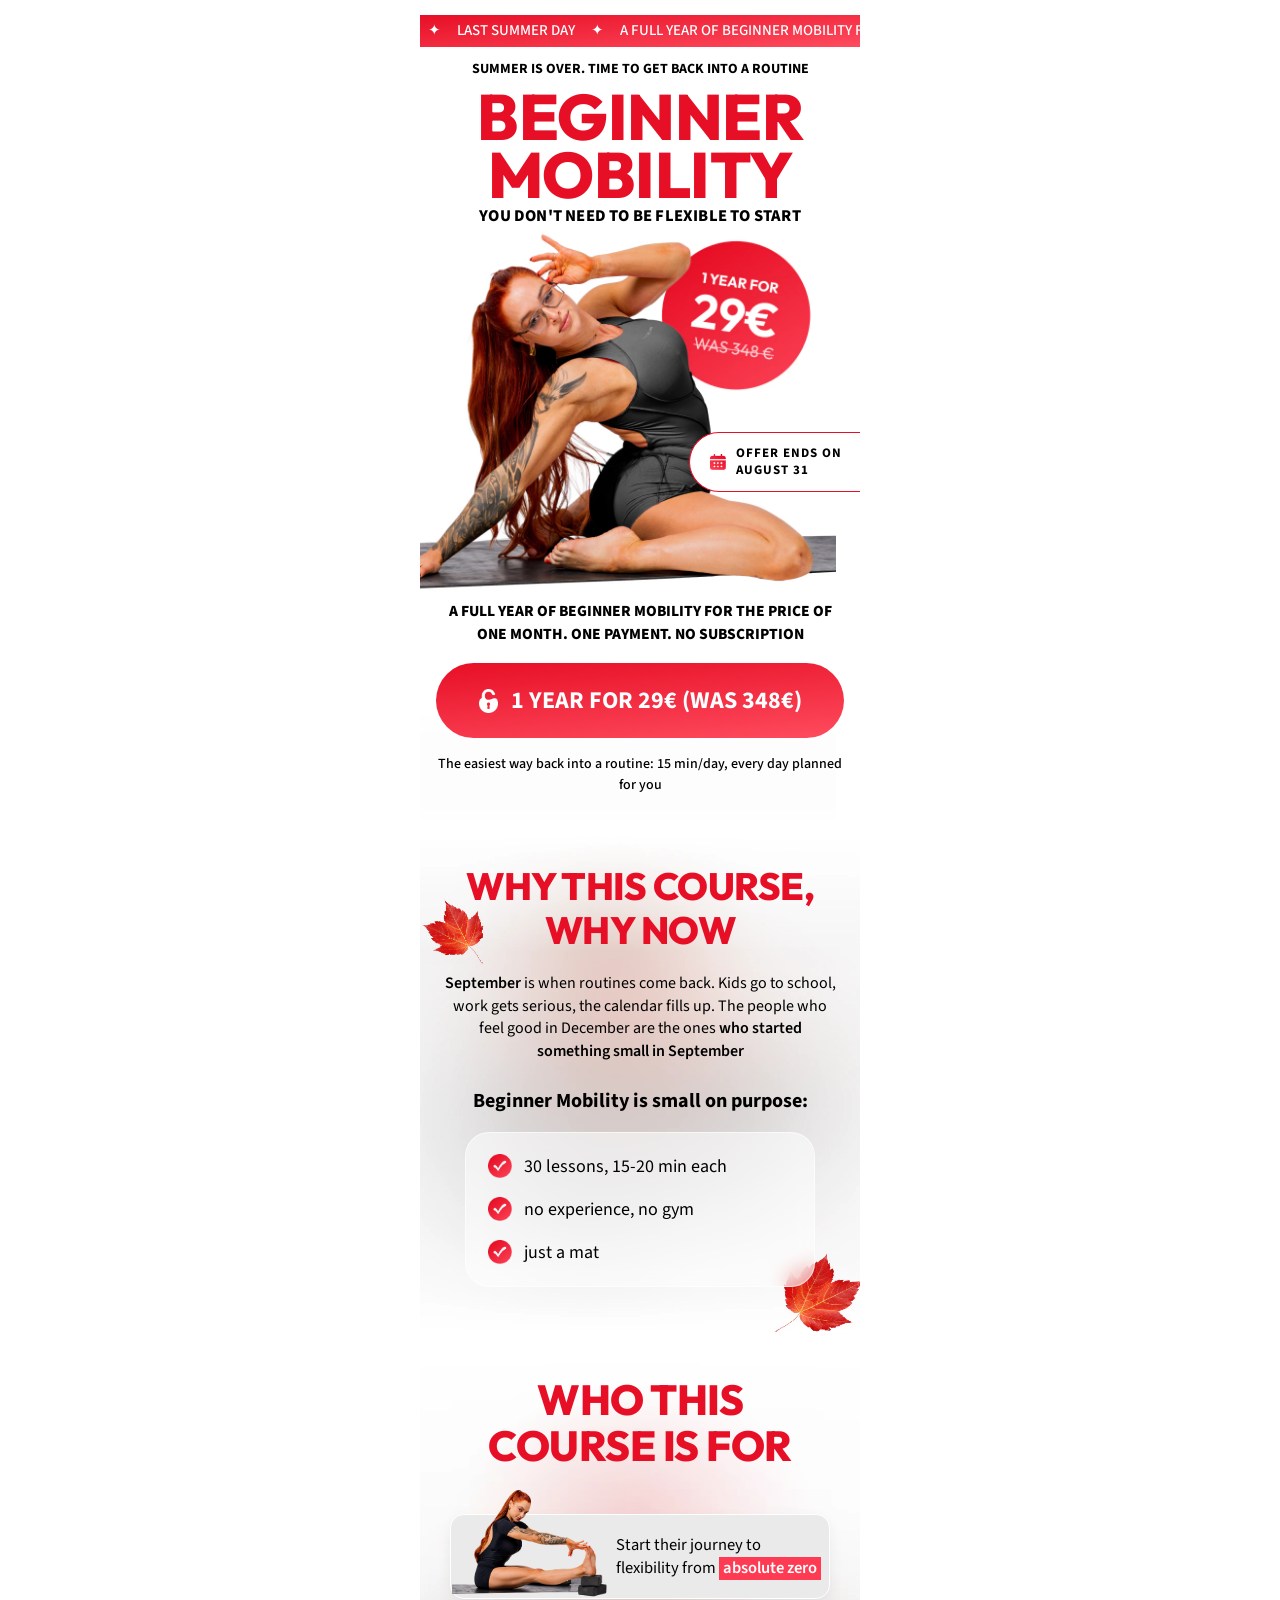
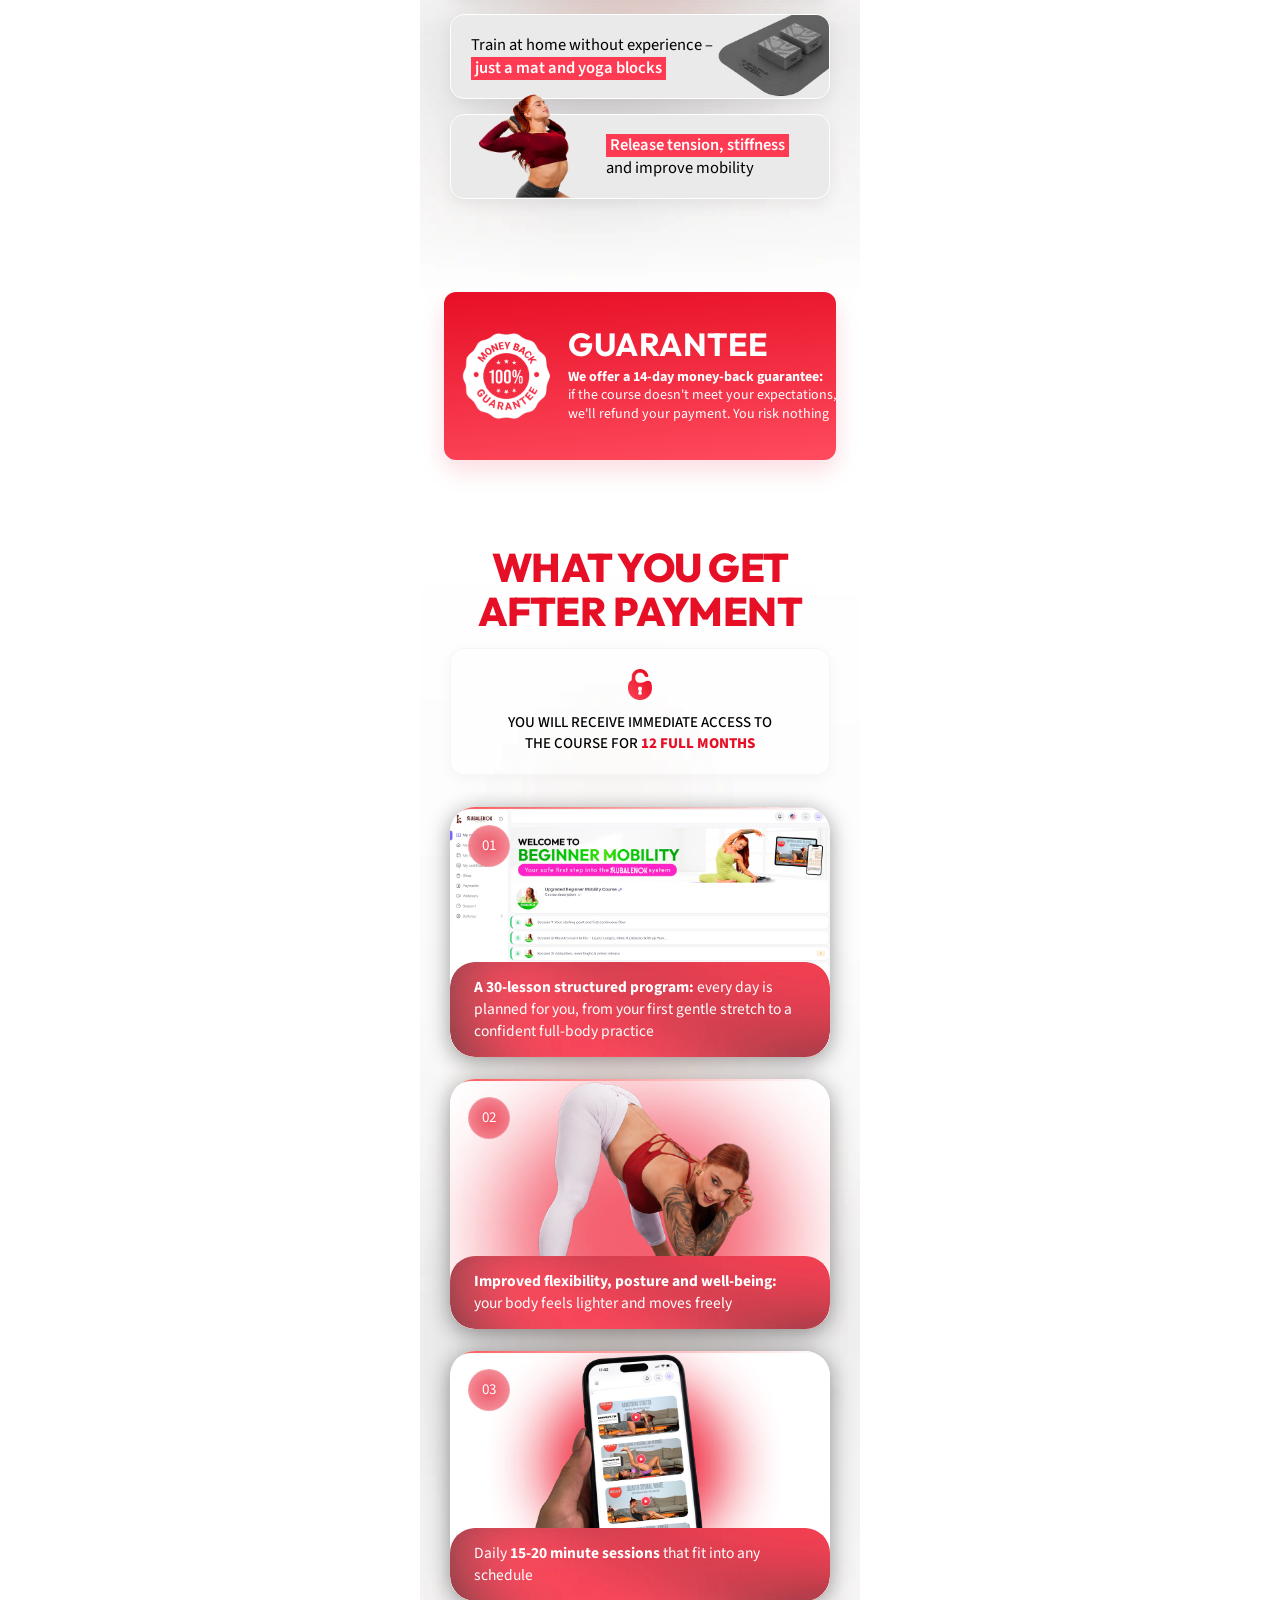
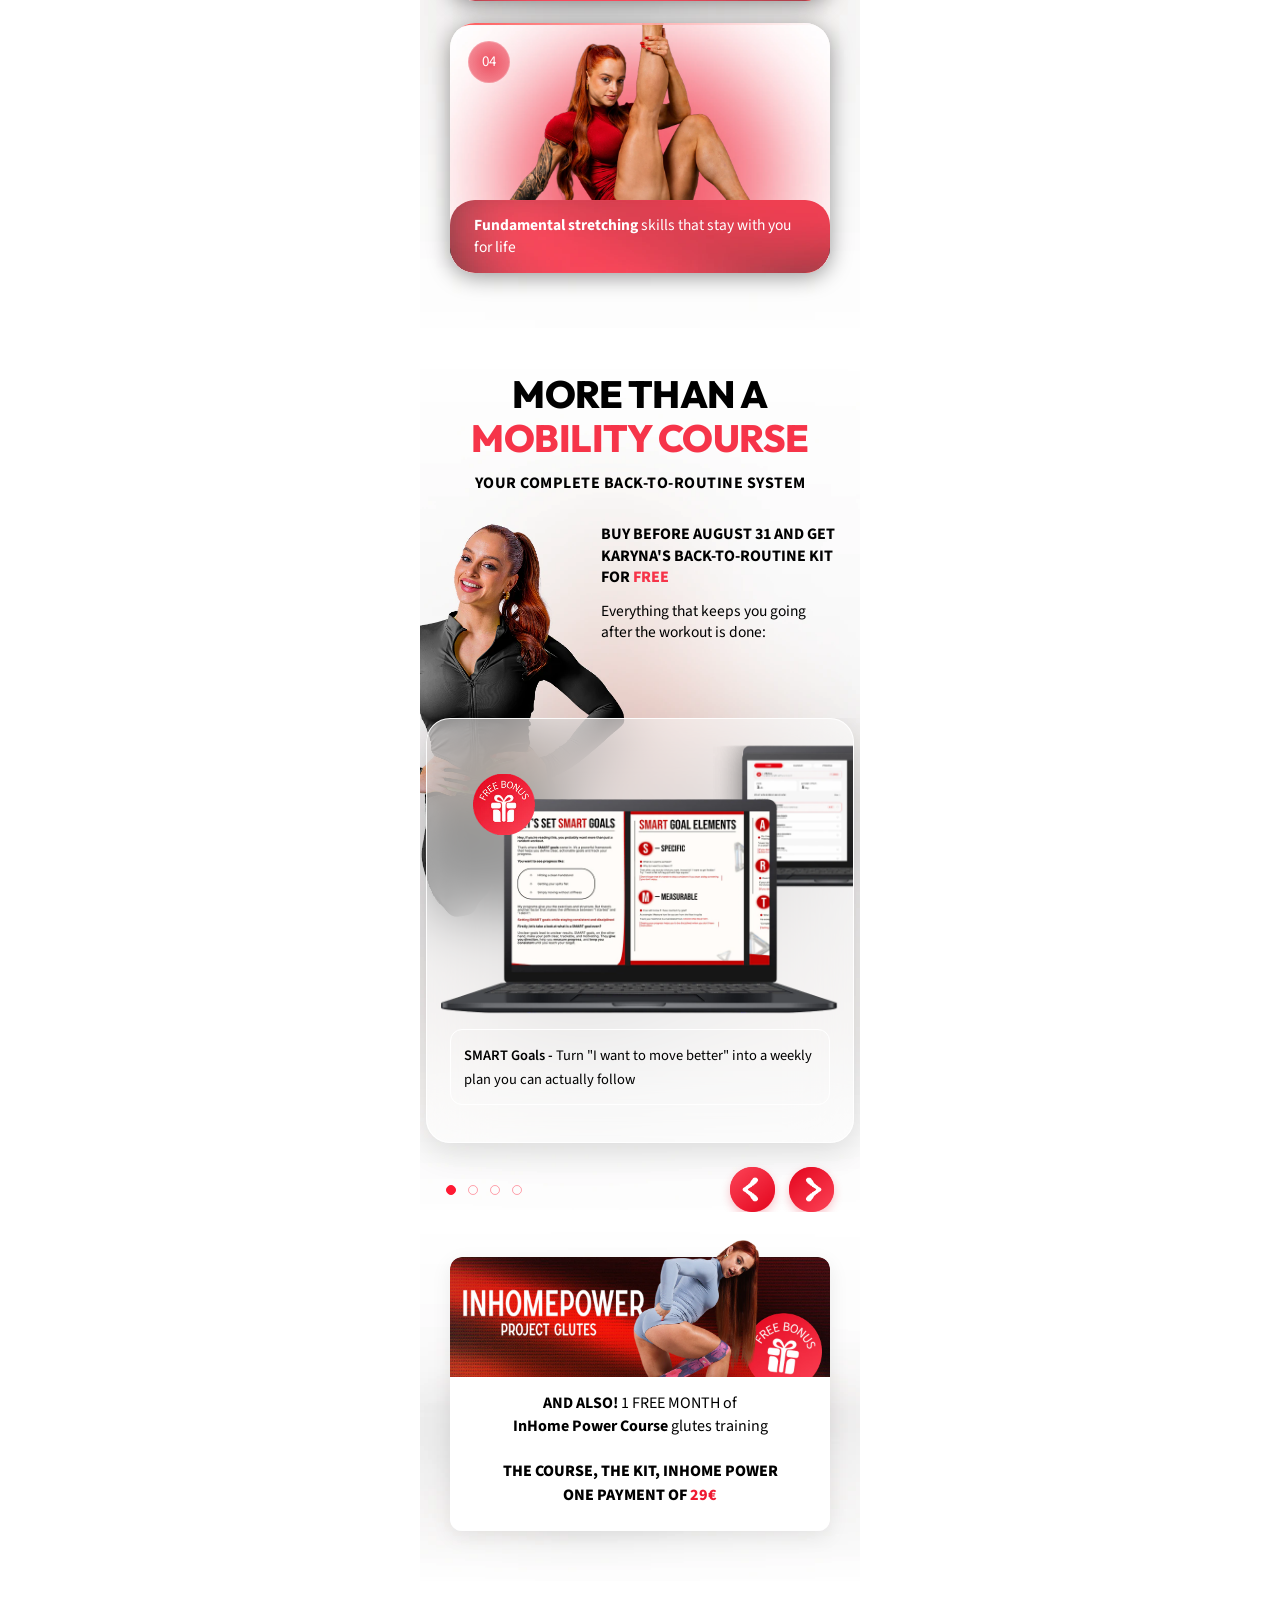
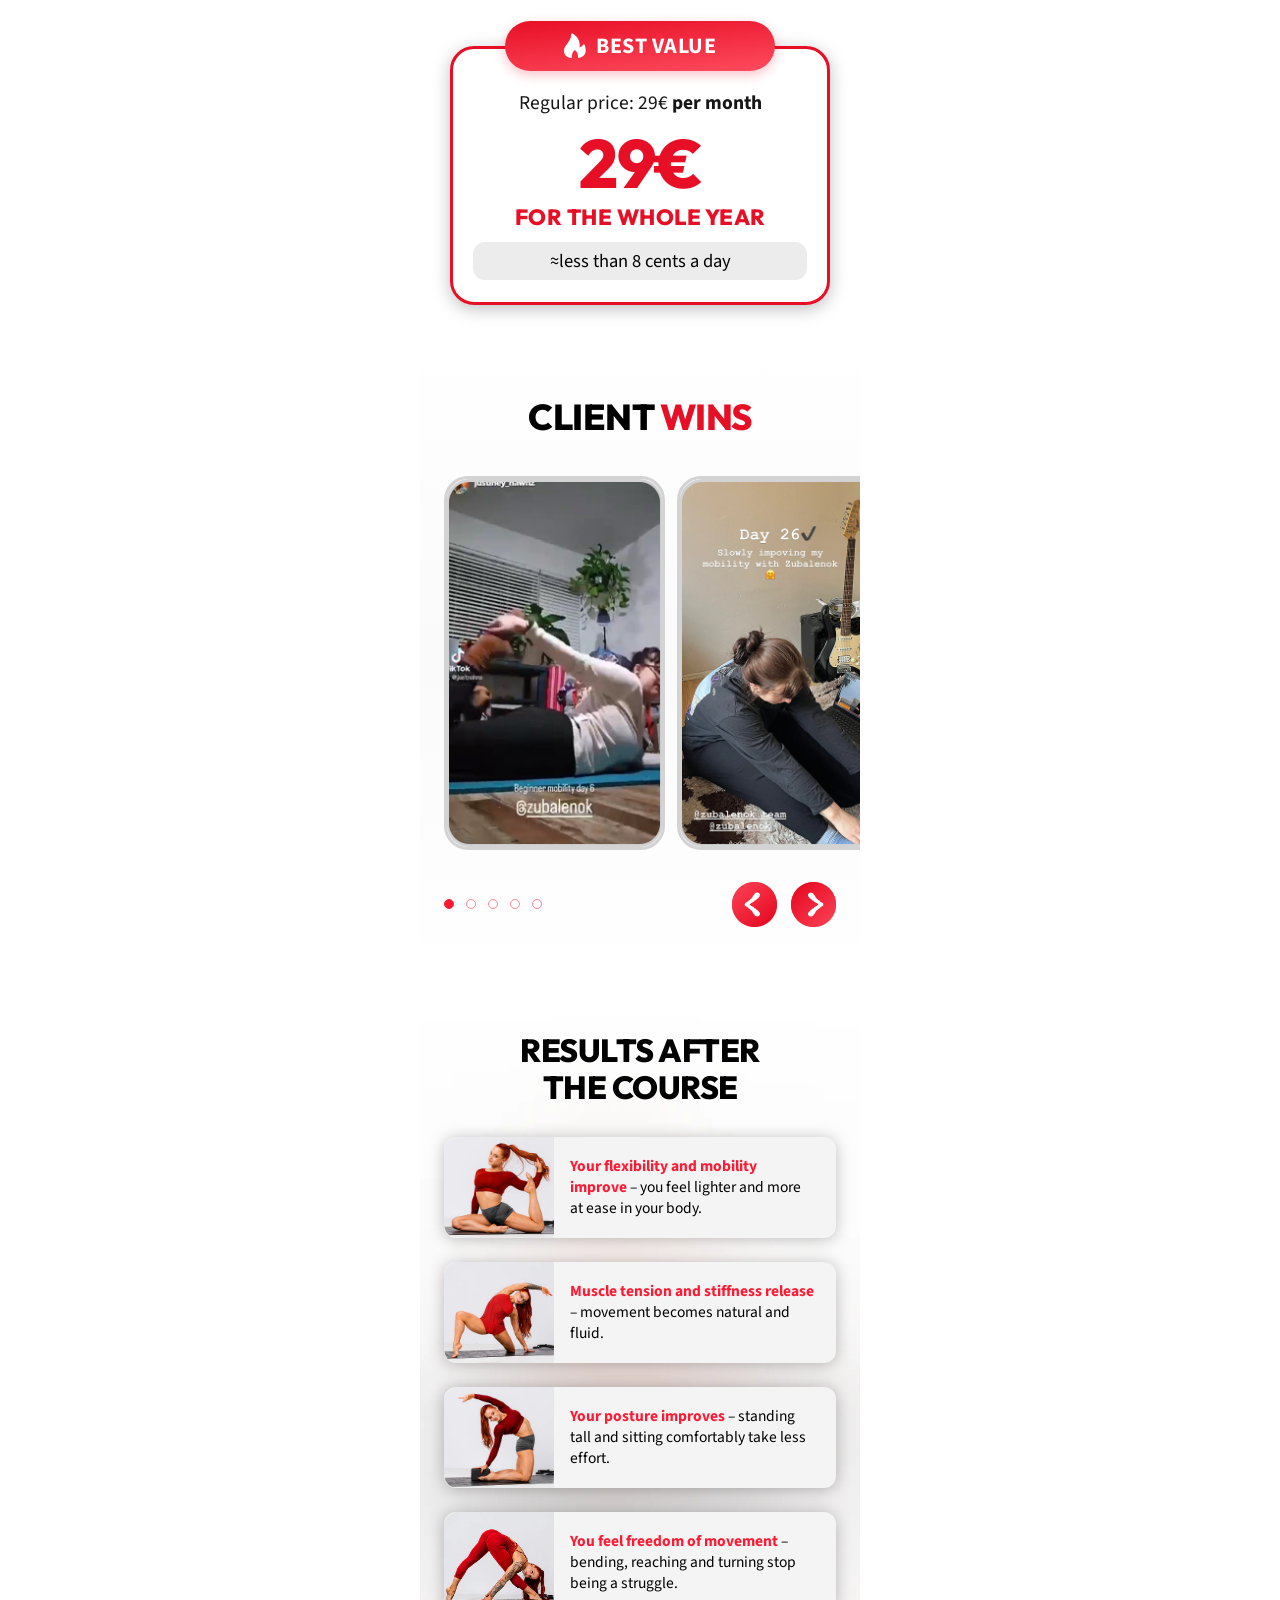
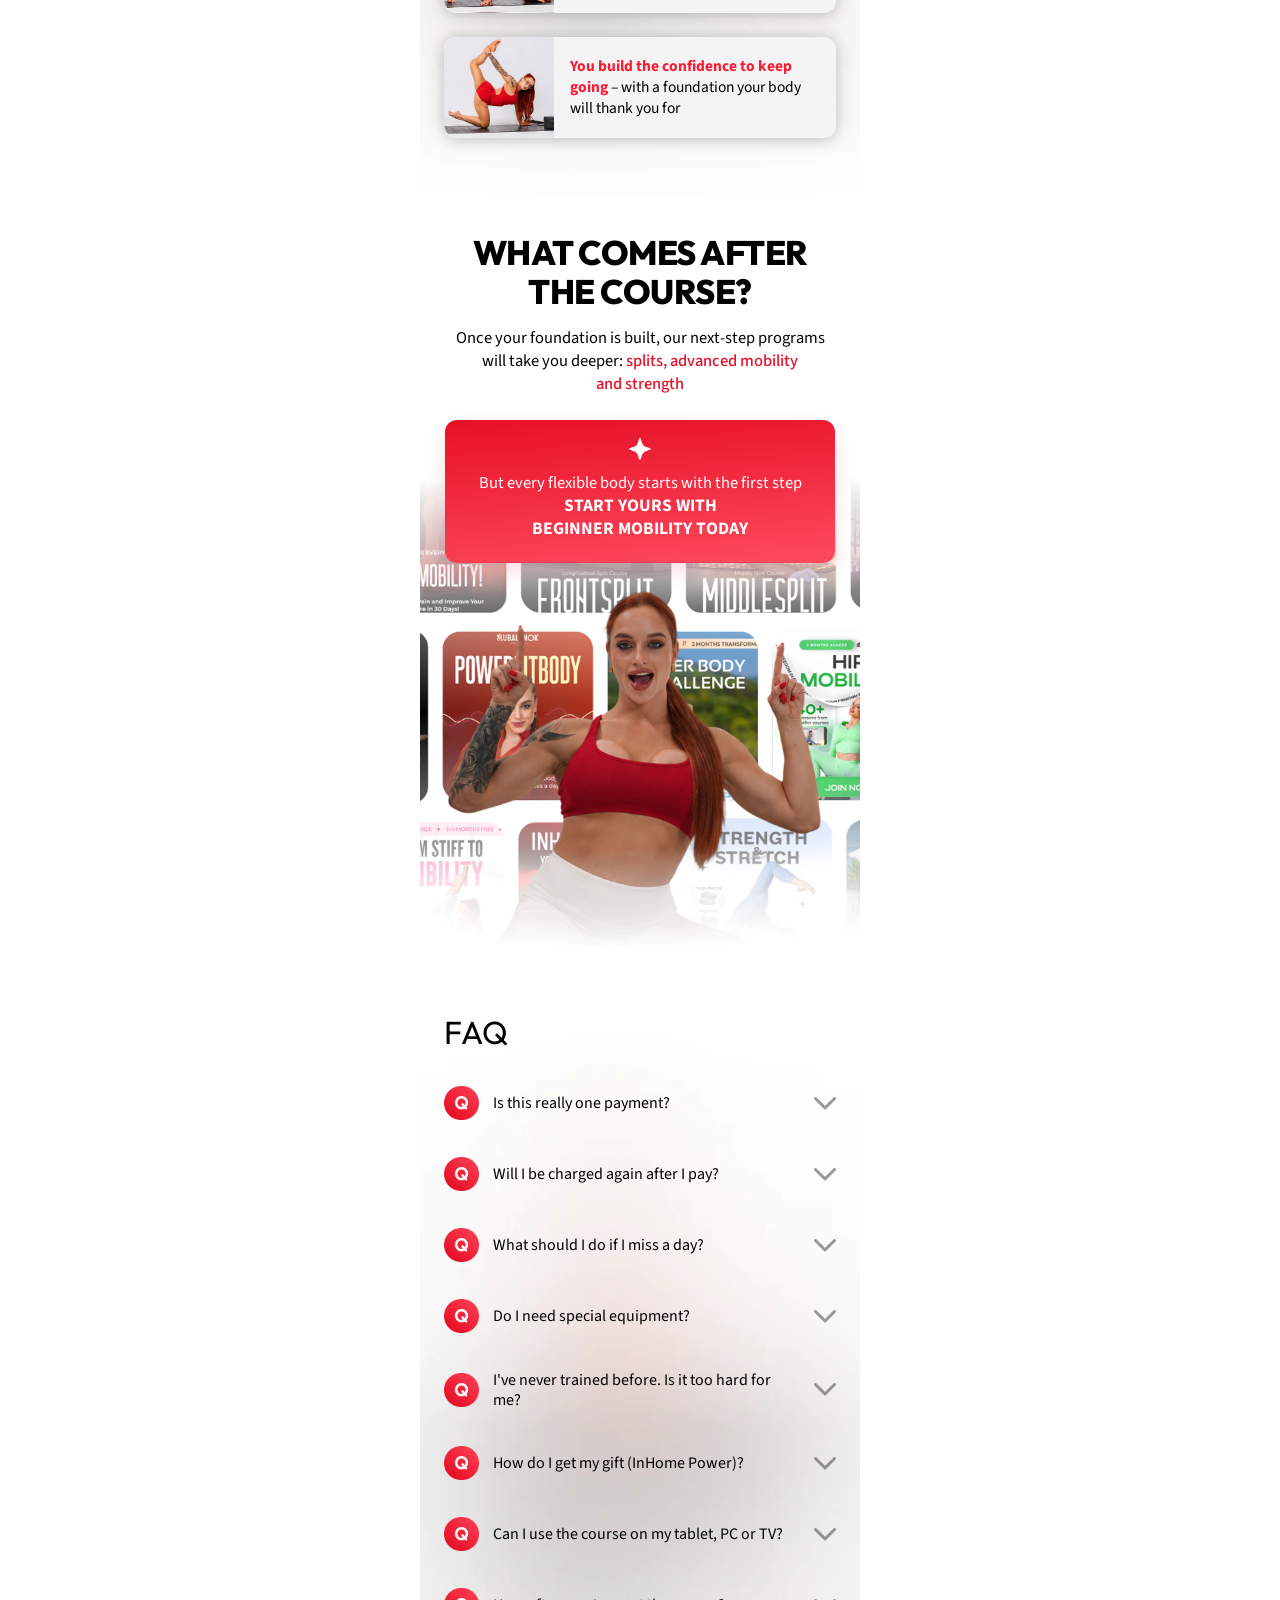
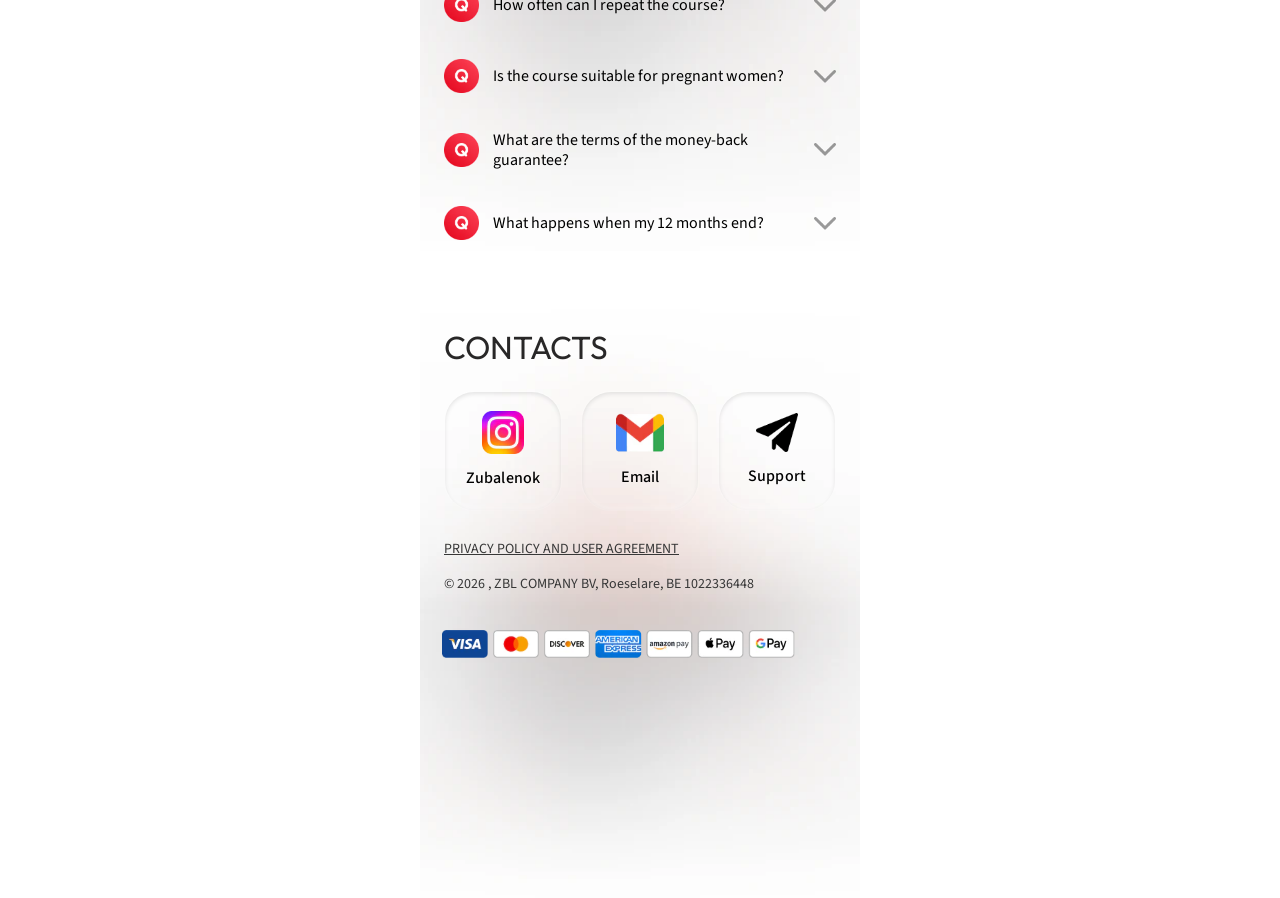
==== index.html @ 1e154566 "first commit" ====
<!DOCTYPE html>
<html lang="en">
<head>
  <!-- Google tag (gtag.js) -->
  <script async src="https://www.googletagmanager.com/gtag/js?id=G-T4TBS1BHYB"></script>
  <script>
    window.dataLayer = window.dataLayer || [];
    function gtag(){dataLayer.push(arguments);}
    gtag('js', new Date());

    gtag('config', 'G-T4TBS1BHYB');
  </script>
    <meta charset="UTF-8">
    <meta name="viewport" content="width=device-width, initial-scale=1.0">
    <link rel="icon" type="image/png" href="./images-2/favicon.png">
    <link rel="preconnect" href="https://itden-cdn.b-cdn.net" crossorigin>
    
    <link rel="stylesheet" href="https://cdn.jsdelivr.net/npm/swiper@11/swiper-bundle.min.css" />
    <title>Summer Body Fit Reset</title>
    <link rel="preconnect" href="https://fonts.googleapis.com">
    <link rel="preconnect" href="https://fonts.gstatic.com" crossorigin>
    <link href="https://fonts.googleapis.com/css2?family=Aclonica&family=Kalam&family=League+Gothic&family=Oswald:wght@400;500;600;700&family=Outfit:wght@600;700&family=Righteous&family=Source+Sans+3:ital,wght@0,400;0,500;0,600;0,700;0,800;1,400;1,500;1,600;1,700&display=swap" rel="stylesheet">
    
    <link rel="stylesheet" href="./css-3/nullStyle.css">
    <link rel="stylesheet" href="./css-3/main.css?v=6">


  <!-- Meta Pixel Code -->
  <script>
    !function(f,b,e,v,n,t,s)
    {if(f.fbq)return;n=f.fbq=function(){n.callMethod?
            n.callMethod.apply(n,arguments):n.queue.push(arguments)};
      if(!f._fbq)f._fbq=n;n.push=n;n.loaded=!0;n.version='2.0';
      n.queue=[];t=b.createElement(e);t.async=!0;
      t.src=v;s=b.getElementsByTagName(e)[0];
      s.parentNode.insertBefore(t,s)}(window, document,'script',
            'https://connect.facebook.net/en_US/fbevents.js');
    fbq('init', '547537724964416');
    fbq('track', 'PageView');
  </script>
<noscript><img height="1" width="1" style="display:none"
src="https://www.facebook.com/tr?id=2016950765500388&ev=PageView&noscript=1"
/></noscript>
<!-- End Meta Pixel Code -->

<script type="text/javascript">
    (function(c,l,a,r,i,t,y){
        c[a]=c[a]||function(){(c[a].q=c[a].q||[]).push(arguments)};
        t=l.createElement(r);t.async=1;t.src="https://www.clarity.ms/tag/"+i;
        y=l.getElementsByTagName(r)[0];y.parentNode.insertBefore(t,y);
    })(window, document, "clarity", "script", "umhwzchggs");
</script>
  <script src="https://web.cmp.usercentrics.eu/modules/autoblocker.js"></script>
  <script id="usercentrics-cmp" src="https://web.cmp.usercentrics.eu/ui/loader.js" data-settings-id="MUkVFaQc7DBeEC" async></script>

  <script>
    (function () {
        function updateTomorrowDate() {
            var el = document.getElementById('tomorrow');
            if (!el) return;
            
            var tomorrow = new Date();
            tomorrow.setDate(tomorrow.getDate() + 1);
            
            var day = String(tomorrow.getDate()).padStart(2, '0');
            var month = String(tomorrow.getMonth() + 1).padStart(2, '0');
            var year = tomorrow.getFullYear();
            
            el.textContent = day + '.' + month + '.' + year;
        }
        
        if (document.readyState === 'loading') {
            document.addEventListener('DOMContentLoaded', updateTomorrowDate);
        } else {
            updateTomorrowDate();
        }
    })();
</script>

</head>
<body>
    <div class="wrapper">
<div class="s1">
  <button data-href="https://mmoschool.online/shop/item/13130" class="hidden-button check-click"></button>

  <!-- Градієнт для плавності тексту знизу (імітація білої підлоги) -->
  <div class="s1-gradient-overlay"></div>

  <!-- Верхня червона анімаційна смуга -->
  <div class="s1-marquee-wrapper">
    <div class="s1-marquee">
      <!-- Перша половина для безперервного циклу -->
      <div class="s1-marquee-part">
        <span class="s1-star">✦</span>
        <span class="s1-marquee-text">LAST SUMMER DAY</span>
        <span class="s1-star">✦</span>
        <span class="s1-marquee-text">A FULL YEAR OF BEGINNER MOBILITY FOR THE PRICE OF ONE MONTH</span>
      </div>
      <!-- Друга половина (копія) для безперервного циклу -->
      <div class="s1-marquee-part">
        <span class="s1-star">✦</span>
        <span class="s1-marquee-text">LAST SUMMER DAY</span>
        <span class="s1-star">✦</span>
        <span class="s1-marquee-text">A FULL YEAR OF BEGINNER MOBILITY FOR THE PRICE OF ONE MONTH</span>
      </div>
    </div>
  </div>

  <!-- Основний заголовок -->
  <div class="s1-header">
    <!-- Новий текст перед заголовком з дизайну -->
    <p class="s1-pretitle" style="font-weight: 700; text-transform: uppercase; font-size: 14px; margin-bottom: 8px;">
      SUMMER IS OVER. TIME TO GET BACK INTO A ROUTINE
    </p>
    <h1 class="s1-title">BEGINNER<br>MOBILITY</h1>
    <p class="s1-subtitle">You don't need to be flexible to start</p>
  </div>

  <!-- Плашка з календарем -->
  <div class="s1-badge">
    <img src="./images-2/img3.webp" class="s1-badge-icon" alt="Calendar">
    <div class="s1-badge-text">Offer ends on<br><span style="font-weight: 700;">August 31</span></div>
  </div>

  <!-- Нижній блок з контентом та кнопкою -->
  <div class="s1-bottom-wrapper">
    <p class="s1-desc">
      A full year of Beginner Mobility for the price of <br> one month.
      One payment. No subscription
    </p>
    <button data-href="https://mmoschool.online/shop/item/13130" class="s1-btn check-click">
      <img src="./images-2/img20.webp" class="s1-btn-icon" alt="Lock">
      1 YEAR FOR 29€ (WAS 348€)
    </button>
    <p class="s1-note">The easiest way back into a routine: 15 min/day, every day planned for you</p>
  </div>
</div>
<div class="s16">
  <h2 class="s16-title">WHY THIS COURSE,<br>WHY NOW</h2>

  <p class="s16-desc">
    <span class="s16-bold">September</span> is when routines come back. Kids go to school, work gets serious, the calendar fills up. The people who feel good in December are the ones <span class="s16-bold">who started something small in September</span>
  </p>

  <div class="s16-subtitle">
    Beginner Mobility is small on purpose:
  </div>

  <div class="s16-card">
    <div class="s16-item">
      <img src="./images-2/check.png" alt="Check" class="s16-icon">
      <span>30 lessons, 15-20 min each</span>
    </div>
    <div class="s16-item">
      <img src="./images-2/check.png" alt="Check" class="s16-icon">
      <span>no experience, no gym</span>
    </div>
    <div class="s16-item">
      <img src="./images-2/check.png" alt="Check" class="s16-icon">
      <span>just a mat</span>
    </div>
  </div>
</div>
<div class="s2">
  <!-- Фонове світіння -->
  <div class="s2-glow"></div>

  <!-- Заголовок -->
  <h2 class="s2-title">WHO THIS<br>COURSE IS FOR</h2>

  <!-- Контейнер карток -->
  <div class="s2-cards">
    
    <!-- Картка 1 -->
    <div class="s2-card">
      <img src="./images-2/img23.webp" alt="Stretching girl" class="s2-img-1">
      <div class="s2-text s2-text-1">
        Start their journey to<br>
        flexibility from <span class="s2-highlight">absolute zero</span>
      </div>
    </div>

    <!-- Картка 2 -->
    <div class="s2-card" style="overflow: hidden;">
      <div class="s2-text s2-text-2">
        Train at home without experience –<br>
        <span class="s2-highlight">just a mat and yoga blocks</span>
      </div>
      <div class="s2-img-2-wrapper">
        <img src="./images-2/img4.webp" alt="Mat and blocks" class="s2-img-2">
      </div>
    </div>

    <!-- Картка 3 -->
    <div class="s2-card">
      <img src="./images-2/img22.webp" alt="Releasing tension" class="s2-img-3">
      <div class="s2-text s2-text-3">
        <span class="s2-highlight">Release tension, stiffness</span><br>
        and improve mobility
      </div>
    </div>

  </div>
</div>


<div class="s3">
  <div class="s3-banner">
    <img src="./images-2/img8.webp" alt="Money Back Guarantee" class="s3-badge">
    <div class="s3-content">
      <h2 class="s3-title">Guarantee</h2>
      <p class="s3-text">
        <span class="s3-text-bold">We offer a 14-day money-back guarantee:</span><br>
        if the course doesn't meet your expectations, we'll refund your payment. You risk nothing
      </p>
    </div>
  </div>
</div>


<div class="s4">
  <h2 class="s4-title">WHAT YOU GET<br>AFTER PAYMENT</h2>
  
  <div class="s4-access-banner">
    <img src="./images-2/img14.webp" alt="Unlock" class="s4-icon">
    <div class="s4-access-text">
      YOU WILL RECEIVE IMMEDIATE ACCESS TO<br>
      THE COURSE FOR <span class="s4-highlight">12 FULL MONTHS</span>
    </div>
  </div>

  <div class="s4-cards-container">
    <!-- Card 1 -->
    <div class="s4-card">
      <img src="./images-2/img13.webp" alt="Desktop Interface" class="s4-card-img">
      <div class="s4-number">01</div>
      <div class="s4-footer">
        <span class="s4-footer-bold">A 30-lesson structured program:</span> every day is planned for you, from your first gentle stretch to a confident full-body practice
      </div>
    </div>

    <!-- Card 2 -->
    <div class="s4-card">
      <img src="./images-2/img10.webp" alt="Stretching Pose" class="s4-card-img">
      <div class="s4-number">02</div>
      <div class="s4-footer">
        <span class="s4-footer-bold">Improved flexibility, posture and well-being:</span> your body feels lighter and moves freely
      </div>
    </div>

    <!-- Card 3 -->
    <div class="s4-card">
      <img src="./images-2/img11.webp" alt="Mobile Interface" class="s4-card-img">
      <div class="s4-number">03</div>
      <div class="s4-footer">
        Daily <span class="s4-footer-bold">15-20 minute sessions</span> that fit into any schedule
      </div>
    </div>

    <!-- Card 4 -->
    <div class="s4-card">
      <img src="./images-2/img12.webp" alt="Stretching Skills" class="s4-card-img">
      <div class="s4-number">04</div>
      <div class="s4-footer">
        <span class="s4-footer-bold">Fundamental stretching</span> skills that stay with you for life
      </div>
    </div>
  </div>
</div>


<div class="fn-2">
  <div class="s18">
  <div class="s18-header">
    <h2 class="s18-title">MORE THAN A <span class="s18-title-red">MOBILITY COURSE</span></h2>
    <div class="s18-subtitle">YOUR COMPLETE BACK-TO-ROUTINE SYSTEM</div>
  </div>

  <div class="s18-body">
    <div class="s18-info">
      <p class="s18-promo-text">
        BUY BEFORE AUGUST 31 AND GET KARYNA'S BACK-TO-ROUTINE KIT FOR <span class="s18-free">FREE</span>
      </p>
      <p class="s18-desc">
        Everything that keeps you going after the workout is done:
      </p>
    </div>
  </div>
</div>


<div class="s19">
  <!-- Загальний контейнер зі скляним ефектом -->
  <div class="s19-glass-box">
    
    <!-- Анімований бейдж подарунка -->
    <img src="./images-2/gift.webp" class="s19-gift" alt="Free Bonus">

    <!-- Swiper Container -->
    <div class="swiper s19-swiper">
      <div class="swiper-wrapper">
        
        <!-- Слайд 1: SMART Goals -->
        <div class="swiper-slide s19-slide">
          <div class="s19-img-wrapper">
            <img src="./images-2/1.webp" class="s19-slide-img" alt="SMART Goals">
          </div>
          <div class="s19-text-box">
            <p class="s19-slide-text">
              <span class="s19-text-bold">SMART Goals - </span>
              <span class="s19-text-reg">Turn "I want to move better" into a weekly plan you can actually follow</span>
            </p>
          </div>
        </div>

        <!-- Слайд 2: Nutrition Lessons -->
        <div class="swiper-slide s19-slide">
          <div class="s19-img-wrapper">
            <img src="./images-2/2.webp" class="s19-slide-img" alt="Nutrition Lessons">
          </div>
          <div class="s19-text-box">
            <p class="s19-slide-text">
              <span class="s19-text-bold">Nutrition Lessons - </span>
              <span class="s19-text-reg">How to build a food rhythm, why protein belongs in every meal, what to cut back, how to choose good products</span>
            </p>
          </div>
        </div>

        <!-- Слайд 3: The Healthy Plate Formula -->
        <div class="swiper-slide s19-slide">
          <div class="s19-img-wrapper">
            <img src="./images-2/3.webp" class="s19-slide-img" alt="The Healthy Plate Formula">
          </div>
          <div class="s19-text-box">
            <p class="s19-slide-text">
              <span class="s19-text-bold">The Healthy Plate Formula - </span>
              <span class="s19-text-reg">One simple rule for a balanced meal: protein, vegetables, carbs, fats, sensible portions. No calorie counting</span>
            </p>
          </div>
        </div>

        <!-- Слайд 4: 100+ meals -->
        <div class="swiper-slide s19-slide">
          <div class="s19-img-wrapper">
            <img src="./images-2/4.webp" class="s19-slide-img" alt="100+ meals">
          </div>
          <div class="s19-text-box s19-text-box-custom">
            <div class="s19-badge-col">
              <span class="s19-num-red">100+</span>
              <span class="s19-num-sub">meals with full macros</span>
            </div>
            <div class="s19-desc-col">
              Breakfasts, lunches, dinners. Filter, scale to your calories, turn into a shopping list
            </div>
          </div>
        </div>

      </div>
    </div>
  </div>

  <!-- Пагінація та кнопки керування (винесені за межі скла) -->
  <div class="s19-controls">
    <div class="s19-pagination swiper-pagination"></div>
    
    <div class="s19-navigation">
      <div class="s19-nav-btn swiper-button-prev">
        <img src="./images-2/arrow.png" alt="Prev" class="s19-arrow-prev">
      </div>
      <div class="s19-nav-btn swiper-button-next">
        <img src="./images-2/arrow.png" alt="Next">
      </div>
    </div>
  </div>
</div>
</div>


<div class="s5">
  <div class="s5-card">
    <!-- Фоновий банер з текстом та бейджем -->
    <div class="s5-header-bg"></div>
    
    <!-- Дівчина, що виступає за межі банера -->
    <img src="./images-2/img1.webp" alt="Karyna" class="s5-girl">
    
    <!-- Текстова частина картки -->
    <div class="s5-card-body">
      <p class="s5-desc">
        <strong> AND ALSO!</strong> 1 FREE MONTH of <br> <strong> InHome Power Course</strong> glutes training
      </p>
      <p class="s5-price">
        THE COURSE, THE KIT, INHOME POWER <br> one payment of <span class="s5-price-red">29€</span>
      </p>
    </div>
  </div>
</div>

<button data-href="https://mmoschool.online/shop/item/13130" class="s17 check-click">
  <div class="s17-card-wrapper">
    <!-- Червона бейдж-плашка -->
    <div class="s17-badge">
      <svg class="s17-fire-icon" xmlns="http://www.w3.org/2000/svg" width="28" height="32" viewBox="0 0 28 32" fill="none">
        <path d="M9.3668 31.1874C9.43997 31.1935 9.51357 31.1832 9.58232 31.1575C9.65108 31.1318 9.7133 31.0912 9.76452 31.0386C9.81575 30.986 9.85472 30.9227 9.87865 30.8533C9.90258 30.7839 9.91087 30.7101 9.90293 30.6371C9.71971 28.9584 9.9329 27.2602 10.5254 25.6789C11.1178 24.0976 12.073 22.6774 13.3142 21.5324C13.4599 21.397 13.6514 21.3218 13.8503 21.3218C14.0492 21.3218 14.2408 21.397 14.3865 21.5324C15.632 22.6821 16.5894 24.1088 17.1812 25.6971C17.773 27.2854 17.9826 28.9907 17.793 30.675C17.7858 30.7428 17.7926 30.8112 17.8129 30.8762C17.8332 30.9412 17.8666 31.0014 17.9111 31.0529C17.9555 31.1045 18.0101 31.1464 18.0714 31.1761C18.1327 31.2058 18.1994 31.2225 18.2674 31.2254C30.3848 29.3276 27.9699 19.089 26.2382 14.5201C26.1637 14.3147 26.0275 14.1374 25.8483 14.0125C25.669 13.8877 25.4555 13.8213 25.2371 13.8227C25.0629 13.8226 24.8914 13.8659 24.7382 13.9488C24.5849 14.0316 24.4547 14.1513 24.3594 14.2971C23.2314 15.9117 21.707 17.209 19.9328 18.0642C21.19 6.67747 14.1492 1.98992 10.7617 0.134833C10.5935 0.0406661 10.4028 -0.00575864 10.2101 0.000570608C10.0174 0.00689985 9.83016 0.0657431 9.66851 0.170746C9.50685 0.275749 9.37695 0.42292 9.29284 0.596366C9.20873 0.769812 9.17361 0.962942 9.19126 1.1549C9.4949 5.89937 5.07305 12.1241 2.49205 15.3456C0.666342 17.5604 -0.213226 20.4054 0.0439029 23.2642C0.746086 29.8969 7.20807 31.0024 9.3668 31.1874Z" fill="white"/>
      </svg>
      <span>BEST VALUE</span>
    </div>

    <!-- Біла картка ціни -->
    <div class="s17-card">
      <div class="s17-regular-price">
        Regular price: 29€ <span class="s17-bold">per month</span>
      </div>

      <div class="s17-main-price">29€</div>

      <div class="s17-year-text">FOR THE WHOLE YEAR</div>

      <div class="s17-pill-note">
        ≈less than 8 cents a day
      </div>
    </div>
  </div>
</button>


<div class="s6">
  <h2 class="s6-title">CLIENT <span class="s6-title-red">WINS</span></h2>

  <!-- Swiper Container -->
  <div class="s6-swiper swiper">
    <div class="swiper-wrapper">
      <img src="./images-2/slider/1.webp" class="swiper-slide s6-slide" alt="Client Win 1">
      <img src="./images-2/slider/2.webp" class="swiper-slide s6-slide" alt="Client Win 2">
      <img src="./images-2/slider/3.webp" class="swiper-slide s6-slide" alt="Client Win 3">
      <img src="./images-2/slider/4.webp" class="swiper-slide s6-slide" alt="Client Win 4">
      <img src="./images-2/slider/5.webp" class="swiper-slide s6-slide" alt="Client Win 5">
    </div>
  </div>

  <!-- Controls (винесені окремо, щоб не обрізалися через overflow: hidden свайпера) -->
  <div class="s6-controls">
    <!-- Сюди Swiper сам згенерує крапки (span.swiper-pagination-bullet) -->
    <div class="s6-pagination swiper-pagination"></div>
    
    <div class="s6-navigation">
      <div class="s6-nav-btn swiper-button-prev">
        <img src="./images-2/arrow.png" alt="Prev" class="s6-arrow-prev">
      </div>
      <div class="s6-nav-btn swiper-button-next">
        <img src="./images-2/arrow.png" alt="Next">
      </div>
    </div>
  </div>
</div>


<div class="s7">
  <h2 class="s7-title">RESULTS AFTER<br>THE COURSE</h2>

  <div class="s7-cards">
    
    <!-- Картка 1 -->
    <div class="s7-card">
      <img src="./images-2/img19.webp" alt="Stretching girl 1" class="s7-img">
      <div class="s7-text">
        <span class="s7-highlight">Your flexibility and mobility improve</span> – you feel lighter and more at ease in your body.
      </div>
    </div>

    <!-- Картка 2 -->
    <div class="s7-card">
      <img src="./images-2/img15.webp" alt="Stretching girl 2" class="s7-img">
      <div class="s7-text">
        <span class="s7-highlight">Muscle tension and stiffness release</span> – movement becomes natural and fluid.
      </div>
    </div>

    <!-- Картка 3 -->
    <div class="s7-card">
      <img src="./images-2/img16.webp" alt="Stretching girl 3" class="s7-img">
      <div class="s7-text">
        <span class="s7-highlight">Your posture improves</span> – standing tall and sitting comfortably take less effort.
      </div>
    </div>

    <!-- Картка 4 -->
    <div class="s7-card">
      <img src="./images-2/img17.webp" alt="Stretching girl 4" class="s7-img">
      <div class="s7-text">
        <span class="s7-highlight">You feel freedom of movement</span> – bending, reaching and turning stop being a struggle.
      </div>
    </div>

    <!-- Картка 5 -->
    <div class="s7-card">
      <img src="./images-2/img18.webp" alt="Stretching girl 5" class="s7-img">
      <div class="s7-text">
        <span class="s7-highlight">You build the confidence to keep going</span> – with a foundation your body will thank you for
      </div>
    </div>

  </div>
</div>


<div class="s8">
  <!-- Фонове зображення (дівчина та курси) -->
  <img src="./images-2/img9.webp" class="s8-bg" alt="Background">

  <!-- Контент блоку -->
  <div class="s8-content">
    <h2 class="s8-title">WHAT COMES AFTER<br>THE COURSE?</h2>
    
    <p class="s8-subtitle">
      Once your foundation is built, our next-step programs<br>
      will take you deeper: <span class="s8-highlight">splits, advanced mobility<br>and strength</span>
    </p>

    <div class="s8-banner">
      <img src="./images-2/img21.webp" alt="Sparkle" class="s8-sparkle">
      <p class="s8-banner-text">
        But every flexible body starts with the first step<br>
        <span class="s8-banner-bold">START YOURS WITH<br>BEGINNER MOBILITY TODAY</span>
      </p>
    </div>
  </div>
</div>




<div class="faq-section">
  <div class="s7" style="padding-bottom: 0; align-items: initial;padding-left: 0;padding-right: 0;">
    <h2 class="mainTitle">FAQ</h2>
    
   <div class="s7__container">

      <!-- Питання 1 -->
      <div class="s7__item">
        <div class="s7__question">
          <div class="s7__q-icon"><img src="./images-2/q.webp" alt="Q"></div>
          <span class="s7__q-text">Is this really one payment?</span>
          <div class="s7__arrow"><img src="./images-2/img30.webp" alt="arrow"></div>
        </div>
        <div class="s7__answer">
          <div class="s7__answer-inner">
            <div class="s7__answer-bubble">
              Yes. You pay 29€ once and get 12 months of full access. No subscription, nothing renews, nothing to cancel
            </div>
            <img src="./images-2/img6.webp" alt="Karyna" class="s7__avatar">
          </div>
        </div>
      </div>

      <!-- Питання 2 -->
      <div class="s7__item">
        <div class="s7__question">
          <div class="s7__q-icon"><img src="./images-2/q.webp" alt="Q"></div>
          <span class="s7__q-text">Will I be charged again after I pay?</span>
          <div class="s7__arrow"><img src="./images-2/img30.webp" alt="arrow"></div>
        </div>
        <div class="s7__answer">
          <div class="s7__answer-inner">
            <div class="s7__answer-bubble">
              No. This is a one-time payment. You will never be charged automatically
            </div>
            <img src="./images-2/img6.webp" alt="Karyna" class="s7__avatar">
          </div>
        </div>
      </div>

      <!-- Питання 3 -->
      <div class="s7__item">
        <div class="s7__question">
          <div class="s7__q-icon"><img src="./images-2/q.webp" alt="Q"></div>
          <span class="s7__q-text">What should I do if I miss a day?</span>
          <div class="s7__arrow"><img src="./images-2/img30.webp" alt="arrow"></div>
        </div>
        <div class="s7__answer">
          <div class="s7__answer-inner">
            <div class="s7__answer-bubble">
              Nothing bad happens. All lessons stay open for your full 12 months, continue at your own pace
            </div>
            <img src="./images-2/img6.webp" alt="Karyna" class="s7__avatar">
          </div>
        </div>
      </div>

      <!-- Питання 4 -->
      <div class="s7__item">
        <div class="s7__question">
          <div class="s7__q-icon"><img src="./images-2/q.webp" alt="Q"></div>
          <span class="s7__q-text">Do I need special equipment?</span>
          <div class="s7__arrow"><img src="./images-2/img30.webp" alt="arrow"></div>
        </div>
        <div class="s7__answer">
          <div class="s7__answer-inner">
            <div class="s7__answer-bubble">
              A mat is enough for most exercises. Some bonus videos use yoga blocks or a fitness band, and those are optional
            </div>
            <img src="./images-2/img6.webp" alt="Karyna" class="s7__avatar">
          </div>
        </div>
      </div>

      <!-- Питання 5 -->
      <div class="s7__item">
        <div class="s7__question">
          <div class="s7__q-icon"><img src="./images-2/q.webp" alt="Q"></div>
          <span class="s7__q-text">I've never trained before. Is it too hard for me?</span>
          <div class="s7__arrow"><img src="./images-2/img30.webp" alt="arrow"></div>
        </div>
        <div class="s7__answer">
          <div class="s7__answer-inner">
            <div class="s7__answer-bubble">
              The course is built for complete beginners. Every lesson is guided step by step
            </div>
            <img src="./images-2/img6.webp" alt="Karyna" class="s7__avatar">
          </div>
        </div>
      </div>

      <!-- Питання 6 -->
      <div class="s7__item">
        <div class="s7__question">
          <div class="s7__q-icon"><img src="./images-2/q.webp" alt="Q"></div>
          <span class="s7__q-text">How do I get my gift (InHome Power)?</span>
          <div class="s7__arrow"><img src="./images-2/img30.webp" alt="arrow"></div>
        </div>
        <div class="s7__answer">
          <div class="s7__answer-inner">
            <div class="s7__answer-bubble">
              Access to both courses arrives in one email right after payment
            </div>
            <img src="./images-2/img6.webp" alt="Karyna" class="s7__avatar">
          </div>
        </div>
      </div>

      <!-- Питання 7 -->
      <div class="s7__item">
        <div class="s7__question">
          <div class="s7__q-icon"><img src="./images-2/q.webp" alt="Q"></div>
          <span class="s7__q-text">Can I use the course on my tablet, PC or TV?</span>
          <div class="s7__arrow"><img src="./images-2/img30.webp" alt="arrow"></div>
        </div>
        <div class="s7__answer">
          <div class="s7__answer-inner">
            <div class="s7__answer-bubble">
              Yes, on any device through the link in your email. For TV: Smart TV browser, screen mirroring or HDMI
            </div>
            <img src="./images-2/img6.webp" alt="Karyna" class="s7__avatar">
          </div>
        </div>
      </div>

      <!-- Питання 8 -->
      <div class="s7__item">
        <div class="s7__question">
          <div class="s7__q-icon"><img src="./images-2/q.webp" alt="Q"></div>
          <span class="s7__q-text">How often can I repeat the course?</span>
          <div class="s7__arrow"><img src="./images-2/img30.webp" alt="arrow"></div>
        </div>
        <div class="s7__answer">
          <div class="s7__answer-inner">
            <div class="s7__answer-bubble">
              As many times as you want during your 12 months
            </div>
            <img src="./images-2/img6.webp" alt="Karyna" class="s7__avatar">
          </div>
        </div>
      </div>

      <!-- Питання 9 -->
      <div class="s7__item">
        <div class="s7__question">
          <div class="s7__q-icon"><img src="./images-2/q.webp" alt="Q"></div>
          <span class="s7__q-text">Is the course suitable for pregnant women?</span>
          <div class="s7__arrow"><img src="./images-2/img30.webp" alt="arrow"></div>
        </div>
        <div class="s7__answer">
          <div class="s7__answer-inner">
            <div class="s7__answer-bubble">
              Please consult a doctor before starting. Many exercises are gentle, but make sure they're suitable for you
            </div>
            <img src="./images-2/img6.webp" alt="Karyna" class="s7__avatar">
          </div>
        </div>
      </div>

      <!-- Питання 10 -->
      <div class="s7__item">
        <div class="s7__question">
          <div class="s7__q-icon"><img src="./images-2/q.webp" alt="Q"></div>
          <span class="s7__q-text">What are the terms of the money-back guarantee?</span>
          <div class="s7__arrow"><img src="./images-2/img30.webp" alt="arrow"></div>
        </div>
        <div class="s7__answer">
          <div class="s7__answer-inner">
            <div class="s7__answer-bubble">
              14 days from purchase, full refund, no questions. Just message our support
            </div>
            <img src="./images-2/img6.webp" alt="Karyna" class="s7__avatar">
          </div>
        </div>
      </div>

      <!-- Питання 11 -->
      <div class="s7__item">
        <div class="s7__question">
          <div class="s7__q-icon"><img src="./images-2/q.webp" alt="Q"></div>
          <span class="s7__q-text">What happens when my 12 months end?</span>
          <div class="s7__arrow"><img src="./images-2/img30.webp" alt="arrow"></div>
        </div>
        <div class="s7__answer">
          <div class="s7__answer-inner">
            <div class="s7__answer-bubble">
              Access simply ends. No charges, nothing to cancel. Want to continue? Renew manually whenever you choose
            </div>
            <img src="./images-2/img6.webp" alt="Karyna" class="s7__avatar">
          </div>
        </div>
      </div>

    </div>
  </div>
<form action="">
  <button type="submit"></button>

  <input type="hidden" value="">
  </form>

  <section class="contacts">
    <h2 class="contacts__title">CONTACTS</h2>

    <div class="contacts__grid">
        <a href="https://www.instagram.com/zubalenok" class="contacts__card">
            <img src="./images-2/inst.webp" alt="Instagram" class="contacts__icon">
            <span class="contacts__label">Zubalenok</span>
        </a>
        <a href="mailto:SUPPORT_ZUBALENOK@ZBL.AGENCY" class="contacts__card">
            <img src="./images-2/email.webp" alt="Email" class="contacts__icon contacts__icon--email">
            <span class="contacts__label">Email</span>
        </a>
        <a href="https://www.instagram.com/zubalenok.team" class="contacts__card">
            <img src="./images-2/support.png" alt="Support" class="contacts__icon">
            <span class="contacts__label">Support</span>
        </a>
    </div>

    <a href="/policy" class="contacts__policy">PRIVACY POLICY AND USER AGREEMENT</a>

    <p class="contacts__copyright">© 2026 ,  ZBL COMPANY BV, Roeselare, BE 1022336448</p>

    <img src="./images-2/cards.webp" alt="Payment Methods" class="contacts__payments">
  </section>
</div>
</div>
<div class="footer-bg" id="footer-bg">
  <div class="footer">
    <div class="footer-top-row">
      <h3 class="footer-title">Your gift expires in:</h3>

      <div class="footer-timer">
        <div class="timer-box">00</div>
        <span class="timer-divider">:</span>
        <div class="timer-box">59</div>
        <span class="timer-divider">:</span>
        <div class="timer-box">59</div>
      </div>
    </div>

    <button class="footer-cta-button check-click" data-href="https://mmoschool.online/shop/item/13130">
      SIGN UP TODAY
    </button>
  </div>
</div>
<script>
(function () {
  // Гасимо в консолі шум від стороннього розширення браузера (inject.js),
  // яке асинхронно намагається postMessage'ити функцію (event_callback)
  // і кидає DataCloneError. До нашої логіки переходу це відношення не має —
  // просто прибираємо "Uncaught" з консолі.
  window.addEventListener('error', function (event) {
    if (
      event.message &&
      event.message.indexOf('could not be cloned') !== -1 &&
      event.filename &&
      event.filename.indexOf('inject.js') !== -1
    ) {
      event.preventDefault();
    }
  });

  const SELECTOR = '.check-click, .check-click2'; // сюди дописуєте нові класи
  const ANALYTICS_TIMEOUT = 1500; // мс — скільки чекаємо відповідь gtag перед переходом

  document.addEventListener('click', function (e) {
    const el = e.target.closest(SELECTOR);
    if (!el) return;

    // ---- DEBOUNCE (захист від дублів по кліку) ----
    if (el.dataset.isProcessing === 'true') {
      e.preventDefault();
      return;
    }

    const href = el.dataset.href || el.getAttribute('href') || '';
    const label = el.textContent.trim() || href || '';
    if (!href) return;

    el.dataset.isProcessing = 'true';
    el.disabled = true;
    el.style.opacity = '0.7';
    el.style.cursor = 'not-allowed';

    let navigated = false;
    const goToPayment = function () {
      if (navigated) return;
      navigated = true;
      try {
        clearTimeout(fallbackTimer);
        document.removeEventListener('visibilitychange', onHide);
      } catch (cleanupErr) {}
      window.location.href = href;
    };

    const fallbackTimer = setTimeout(goToPayment, ANALYTICS_TIMEOUT);
    const onHide = function () {
      if (document.visibilityState === 'hidden') goToPayment();
    };
    document.addEventListener('visibilitychange', onHide, { once: true });

    try {
      if (typeof fbq === 'function') {
        try {
          fbq('trackCustom', 'go_to_payment', {
            event_category: 'engagement',
            event_label: label
          });
        } catch (fbErr) {}
      }

      if (typeof gtag === 'function') {
        let callbackFired = false;
        try {
          gtag('event', 'go_to_payment', {
            event_category: 'engagement',
            event_label: label,
            event_callback: function () {
              if (callbackFired) return;
              callbackFired = true;
              goToPayment();
            }
          });
        } catch (gtagErr) {}
      } else {
        goToPayment();
      }
    } catch (unexpectedErr) {
      goToPayment();
    }
  });

  window.addEventListener('pageshow', function (event) {
    if (event.persisted) {
      document.querySelectorAll('[data-is-processing="true"]').forEach(function (el) {
        el.dataset.isProcessing = 'false';
        el.disabled = false;
        el.style.opacity = '';
        el.style.cursor = '';
      });
    }
  });
})();
</script>
     <script defer>
            document.addEventListener('DOMContentLoaded', () => {
                const footer = document.getElementById('footer-bg'); // елемент, до якого додамо клас
                if (!footer) return;

                window.addEventListener('scroll', () => {
                    // Перевіряємо, скільки проскролено
                    if (window.scrollY >= 200) {
                        footer.classList.add('active');
                    } else {
                        footer.classList.remove('active');
                    }
                });
            })
            
  </script>
  <script>
    document.addEventListener('DOMContentLoaded', () => {
    const LAZY_THRESHOLD = 0.01;

    // ==============================================================
    // 1. ЛЕЗИВНЕ ЗАВАНТАЖЕННЯ ДЛЯ БЛОКУ S9
    // ==============================================================
    const lazyObserver = new IntersectionObserver((entries) => {
        entries.forEach(entry => {
            if (!entry.isIntersecting) return;
            const video = entry.target;
            if (!video.src && video.dataset.src) {
                video.src = video.dataset.src;
                video.preload = 'metadata';
                video.load();
            }
            lazyObserver.unobserve(video);
        });
    }, { threshold: LAZY_THRESHOLD, rootMargin: '200px 0px' });

    const s9Video = document.querySelector('.s9-video');
    if (s9Video) lazyObserver.observe(s9Video);

    // ==============================================================
    // 2. КАСТОМНИЙ ПЛЕЄР ДЛЯ S9
    // ==============================================================
    const s9Wrapper = document.querySelector('.s9-video-placeholder');
    if (s9Wrapper && s9Video) {
        const overlay = s9Wrapper.querySelector('.s9-video-overlay');
        const playBtn = overlay.querySelector('.s9-play-btn');
        
        s9Video.controls = false;
        let isHandling = false;

        const togglePlay = (e) => {
            e.preventDefault();
            e.stopPropagation();

            if (isHandling) return;
            isHandling = true;
            setTimeout(() => { isHandling = false; }, 250);

            // Якщо src ще не підставився через LazyLoad — підставляємо негайно
            if (!s9Video.src && s9Video.dataset.src) {
                s9Video.src = s9Video.dataset.src;
            }

            s9Video.muted = false;

            if (s9Video.paused) {
                // Зупиняємо всі інші відео на сторінці
                document.querySelectorAll('video').forEach(v => {
                    if (v !== s9Video && !v.paused) {
                        v.pause();
                        // Якщо треба повертати кнопки плей для інших відео — їх логіка має спрацювати по івенту 'pause'
                    }
                });

                s9Video.play()
                    .then(() => {
                        playBtn.style.display = 'none';
                    })
                    .catch(err => {
                        console.log('Запуск зі звуком заблоковано, вмикаємо без звуку (Фолбек):', err);
                        s9Video.muted = true;
                        s9Video.play()
                            .then(() => { playBtn.style.display = 'none'; })
                            .catch(e => console.error('Повне блокування медіа:', e));
                    });
            } else {
                s9Video.pause();
                playBtn.style.display = '';
            }
        };

        overlay.addEventListener('click', togglePlay);

        // Синхронізація станів (якщо відео зупинилось самостійно або дограло до кінця)
        s9Video.addEventListener('play', () => {
            playBtn.style.display = 'none';
        });
        
        s9Video.addEventListener('pause', () => {
            playBtn.style.display = '';
        });
        
        s9Video.addEventListener('ended', () => {
            playBtn.style.display = '';
        });
    }
});
  </script>
    <script src="./js-2/video-optimize.js?v=5"></script>
    <script src="./js-2/video-slides.js"></script>
    <script src="./js-2/anim.js"></script>
    <script src="./js-2/faq.js"></script>
    <script src="./js-2/timer.js"></script>
    <script src="https://cdn.jsdelivr.net/npm/swiper@11/swiper-bundle.min.js"></script>
    <script src="./js-2/slider.js?v=24"></script>
</body>
</html>
---- css-3/nullStyle.css ----
/* =========================
   1. Box sizing
   ========================= */
*,
*::before,
*::after {
  box-sizing: border-box;
}

/* =========================
   2. Remove default margins
   ========================= */
* {
  margin: 0;
  padding: 0;
}

/* =========================
   3. HTML & body defaults
   ========================= */
html {
  height: 100%;
  -webkit-text-size-adjust: 100%;
  scroll-behavior: smooth;
}

body {
  min-height: 100%;
  background-color: #fff;
  line-height: 1.5;
  margin: 0;
  font-family: 'Source Sans 3', sans-serif;
  padding: 0;
  text-rendering: optimizeSpeed;
  -webkit-font-smoothing: antialiased;
}

.mainTitle{
  
  font-weight: 400;
  font-size: 33px;
  line-height: 144%;
  text-transform: uppercase;
  text-align: center;
  color: #fff;
  margin-bottom: 20px;
}


.mainTitle span{
background: linear-gradient(43deg, #0db3e1 0%, #21e9cd 100%);
background-clip: text;
-webkit-background-clip: text;
-webkit-text-fill-color: transparent;
}

.wrapper{
    width: 100%;
    overflow: hidden;
    max-width: 440px;
    margin: 0 auto;
}

@media(min-width: 800px){

  .mainText{
    font-size: 1.2vw;
  }
}

/* =========================
   4. Media elements
   ========================= */
img,
picture,
video,
canvas,
svg {
  display: block;
  max-width: 100%;
  height: auto;
}

/* =========================
   5. Forms
   ========================= */
input,
button,
textarea,
select {
  font: inherit;
  color: inherit;
  background: none;
  border: none;
  outline: none;
}

button {
  cursor: pointer;
  
}

textarea {
  resize: vertical;
}

/* =========================
   6. Links
   ========================= */
a {
  color: inherit;
  text-decoration: none;
  
}

/* =========================
   7. Lists
   ========================= */
ul,
ol {
  list-style: none;
}

/* =========================
   8. Headings & text
   ========================= */
  h1{
    font-size: inherit;
    font-weight: inherit;
    
  }
 h2, h3, h4, h5, h6 {
  font-size: inherit;
  font-weight: inherit;
  
}


span{
  
}

p {
  overflow-wrap: break-word;
  
}

/* =========================
   9. Tables
   ========================= */
table {
  border-collapse: collapse;
  border-spacing: 0;
}

/* =========================
   10. Accessibility & UX
   ========================= */
:focus-visible {
  outline: 2px solid currentColor;
  outline-offset: 2px;
}

/* =========================
   11. Reduced motion
   ========================= */
@media (prefers-reduced-motion: reduce) {
  *,
  *::before,
  *::after {
    animation-duration: 0.01ms !important;
    animation-iteration-count: 1 !important;
    transition-duration: 0.01ms !important;
    scroll-behavior: auto !important;
  }
}
---- css-3/main.css ----
.s1 {
  width: 440px;
  height: 820px;
  position: relative;
  overflow: hidden;
  background-color: #ffffff;
  background-image: url(../images-2/new/fon.webp);
  background-repeat: no-repeat;
  background-size: contain;
}

.s1 * {
  box-sizing: border-box;
}


/* Bottom White Fade to ensure text readability */
.s1-gradient-overlay {
  position: absolute;
  bottom: 0;
  left: 0;
  width: 100%;
  height: 250px;
  z-index: 1;
  pointer-events: none;
}

/* Top Marquee */
.s1-marquee-wrapper {
  position: relative;
  z-index: 2;
  width: 100%;
  margin-top: 15px;
  height: 32px;
  background: linear-gradient(175deg, #E70F26 0%, #FF4B5E 100%);
  display: flex;
  align-items: center;
  overflow: hidden;
}

.s1-marquee {
  display: flex;
  flex-shrink: 0;
  animation: s1-scroll-left 15s linear infinite;
}

.s1-marquee-part {
  display: flex;
  align-items: center;
  white-space: nowrap;
}

.s1-marquee-text, .s1-star {
  color: #ffffff;
  font-size: 15px;
  font-weight: 500;
  text-transform: uppercase;
  padding: 0 8px;
}

@keyframes s1-scroll-left {
  0% { transform: translateX(0); }
  100% { transform: translateX(-50%); }
}

/* Header Text */
.s1-header {
  position: relative;
  z-index: 2;
  text-align: center;
  padding-top: 12px;
  display: flex;
  flex-direction: column;
  align-items: center;
}

.s1-title {
  color: #E70F26;
  font-size: 64px;
  font-weight: 800;
  line-height: 58px;
  text-transform: uppercase;
  font-family: 'Outfit', sans-serif;
  margin: 0;
  letter-spacing: -0.5px;
}

.s1-subtitle {
  color: #000000;
  font-size: 16.5px;
  font-weight: 800;
  text-transform: uppercase;
  letter-spacing: 0.2px;
}

/* Start Date Badge */
.s1-badge {
  position: absolute;
  right: 0;
  top: 432px;
  background: #ffffff;
  border: 1px solid #E70F26;
  border-right: none;
  border-radius: 100px 0 0 100px;
  display: flex;
  align-items: center;
  gap: 10px;
  padding: 12px 18px 12px 20px;
  z-index: 2;
}

.s1-badge-icon {
  width: 16px;
  height: 16px;
  object-fit: contain;
}

.s1-badge-text {
  color: #000000;
  font-size: 13px;
  font-weight: 700;
  text-transform: uppercase;
  line-height: 1.3;
  letter-spacing: 1px;
}

/* Bottom Content */
.s1-bottom-wrapper {
  position: absolute;
  bottom: 24px;
  left: 0;
  width: 100%;
  display: flex;
  flex-direction: column;
  align-items: center;
  z-index: 2;
  padding: 0 16px;
}

.hidden-button{
  width: 160px;
    height: 160px;
    position: absolute;
    top: 240px;
    border-radius: 100%;
    right: 37px;
}

.s1-desc {
  text-align: center;
  color: #000000;
  font-size: 15.5px;
  font-weight: 800;
  line-height: 1.45;
  text-transform: uppercase;
  margin: 0 0 18px 0;
}

.s1-btn {
  width: 100%;
  max-width: 410px;
  height: 75px;
  background: linear-gradient(175deg, #E70F26 0%, #FF4B5E 100%);
  border-radius: 100px;
  display: flex;
  justify-content: center;
  align-items: center;
  position: relative;
  overflow: hidden;
  gap: 12px;
  border: none;
  color: #ffffff;
  font-size: 24px;
  font-weight: 700;
  text-transform: uppercase;
  cursor: pointer;
}

.s1-btn-icon {
  width: 20px;
  height: 24px;
  object-fit: contain;
}

.s1-note {
  text-align: center;
  color: #000000;
  font-size: 14px;
  font-weight: 500;
  margin: 16px 0 0 0;
}



.s16 {
  width: 440px;
  min-height: 500px;
  position: relative;
  background-image: url('../images-2/new/nf-2.webp');
  background-size: cover;
  background-position: center;
  padding: 45px 24px;
  display: flex;
  flex-direction: column;
  align-items: center;
  box-sizing: border-box;
}

.s16 * {
  box-sizing: border-box;
}

.s16-title {
  color: #E70F26;
  font-size: 38px;
  font-weight: 800;
  text-transform: uppercase;
  font-family: 'Outfit', sans-serif;
  text-align: center;
  line-height: 1.15;
  margin: 0 0 20px 0;
  letter-spacing: -0.5px;
}

.s16-desc {
  color: #000000;
  font-size: 16px;
  line-height: 1.4;
  text-align: center;
  margin: 0 0 24px 0;
  font-weight: 400;
}

.s16-bold {
  font-weight: 600;
}

.s16-subtitle {
  color: #000000;
  font-size: 20px;
  font-weight: 700;
  text-align: center;
  margin: 0 0 16px 0;
}

.s16-card {
  width: 100%;
  max-width: 350px;
  background: rgba(255, 255, 255, 0.55);
  backdrop-filter: blur(10px);
  -webkit-backdrop-filter: blur(10px);
  border-radius: 24px;
  padding: 20px 22px;
  display: flex;
  flex-direction: column;
  gap: 16px;
  border: 1px solid rgba(255, 255, 255, 0.6);
}

.s16-item {
  display: flex;
  align-items: center;
  gap: 12px;
  font-size: 18px;
  color: #000000;
  font-weight: 400;
}

.s16-icon {
  width: 24px;
  height: 24px;
  flex-shrink: 0;
  object-fit: contain;
}





.s17 {
  width: 440px;
  background-color: #ffffff;
  padding: 40px 24px;
  display: flex;
  justify-content: center;
  align-items: center;
  box-sizing: border-box;
}

.s17 * {
  box-sizing: border-box;
}

.s17-card-wrapper {
  position: relative;
  width: 380px;
  margin-top: 25px;
}

.s17-badge {
  position: absolute;
  top: -25px;
  left: 50%;
  transform: translateX(-50%);
  width: 270px;
  height: 50px;
  background: linear-gradient(175deg, #E70F26 0%, #FF4B5E 100%);
  border-radius: 61px;
  display: flex;
  justify-content: center;
  align-items: center;
  gap: 10px;
  z-index: 2;
  box-shadow: 0 4px 12px rgba(231, 15, 38, 0.25);
}

.s17-fire-icon {
  width: 22px;
  height: 26px;
  object-fit: contain;
}

.s17-badge span {
  color: #ffffff;
  font-size: 22px;
  font-weight: 700;
  line-height: 1;
  text-transform: uppercase;
  letter-spacing: 0.5px;
}

.s17-card {
  width: 100%;
  background: #ffffff;
  border-radius: 24px;
  border: 3px solid #E70F26;
  box-shadow: 0 4px 17px 0 rgba(0, 0, 0, 0.25);
  padding: 42px 20px 22px 20px;
  display: flex;
  flex-direction: column;
  align-items: center;
  text-align: center;
}

.s17-regular-price {
  color: #161616;
  font-size: 19.5px;
  font-weight: 400;
  line-height: 1.3;
  margin-bottom: 12px;
}

.s17-bold {
  font-weight: 700;
}

.s17-main-price {
  color: #E70F26;
  font-size: 68px;
      font-family: 'Outfit', sans-serif;
  font-weight: 800;
  line-height: 1;
  margin-bottom: 4px;
  letter-spacing: -1px;
}

.s17-year-text {
  color: #E70F26;
  font-size: 22px;
      font-family: 'Outfit', sans-serif;
  font-weight: 800;
  text-transform: uppercase;
  letter-spacing: 0.5px;
  margin-bottom: 8px;
}

.s17-pill-note {
  width: 100%;
  background: #ECECEC;
  border-radius: 12px;
  padding: 8px 12px;
  color: #000000;
  font-size: 18.5px;
  font-weight: 400;
  line-height: 1.2;
}





.s2 {
  width: 440px;
  min-height: 560px;
  position: relative;
  overflow: hidden;
  background: url(../images-2/Results_mobile.webp) no-repeat;
  background-size: 100% 100%;
  padding: 45px 0 0px 0;
  display: flex;
  flex-direction: column;
  align-items: center;
  box-sizing: border-box;
}

.s2 * {
  box-sizing: border-box;
}

.s2-glow {
  position: absolute;
  top: 50px;
  left: 50%;
  transform: translateX(-50%);
  width: 350px;
  height: 250px;
  background: radial-gradient(ellipse at center, rgba(231, 15, 38, 0.12) 0%, rgba(255, 255, 255, 0) 70%);
  pointer-events: none;
  z-index: 1;
}

.s2-title {
  color: #E70F26;
  font-size: 42px;
  font-weight: 800;
  font-family: 'Outfit', sans-serif;
  line-height: 1.1;
  text-transform: uppercase;
  text-align: center;
  margin: 0 0 45px 0;
  position: relative;
  z-index: 2;
  letter-spacing: -0.5px;
}

.s2-cards {
  display: flex;
  flex-direction: column;
  gap: 15px;
  width: 380px;
  position: relative;
  z-index: 2;
}

.s2-card {
  width: 100%;
  height: 85px;
  background: #EAEAEA;
  border: 1.5px solid #FFFFFF;
  border-radius: 14px;
  box-shadow: 0 6px 15px rgba(0, 0, 0, 0.06);
  position: relative;
  display: flex;
  align-items: center;
}

.s2-text {
  color: #000000;
  font-size: 16.5px;
  line-height: 1.4;
  font-weight: 400;
}

.s2-highlight {
  background: #FF3B53;
  color: #FFFFFF;
  font-weight: 600;
  padding: 0 4px;
  display: inline-block;
}

/* Картка 1: Дівчина тягнеться */
.s2-img-1 {
  position: absolute;
    left: 1px;
    top: -28px;
    width: 179px;
    height: auto;
    z-index: 3;
}

.s2-text-1 {
  margin-left: 165px;
}

/* Картка 2: Килимок та блоки */
.s2-text-2 {
  margin-left: 20px;
  z-index: 3;
}

.s2-img-2-wrapper {
  position: absolute;
  right: -23px;
  top: 0;
  width: 140px;
  height: 100%;
  border-radius: 0 12.5px 12.5px 0;
  overflow: hidden;
  z-index: 2;
}

.s2-img-2 {
  width: 85%;
  height: 100%;
  object-fit: cover;
  object-position: right center;
}

/* Картка 3: Дівчина з блоком */
.s2-img-3 {
  position: absolute;
  left: 20px;
  bottom: 0; /* Зображення обрізається рівно по нижньому краю */
  height: 105px;
  width: auto;
  z-index: 3;
}

.s2-text-3 {
  margin-left: 155px;
}



.s3 {
  width: 440px;
  padding: 0px 24px 40px 24px;
  display: flex;
  justify-content: center;
  align-items: center;
  box-sizing: border-box;
}

.s3 * {
  box-sizing: border-box;
}

.s3-banner {
  width: 100%;
  max-width: 392px;
  background: linear-gradient(175deg, #E70F26 0%, #FF4B5E 100%);
  border-radius: 12px;
  padding: 24px 0 24px 18px;
  display: flex;
  align-items: center;
  gap: 16px;
  box-shadow: 0px 10px 25px rgba(231, 15, 38, 0.15);
}

.s3-badge {
  width: 90px;
  height: 120px;
  flex-shrink: 0;
  object-fit: contain;
  /* Застосовуємо screen для білого бейджа на чорному тлі, 
     щоб чорний став прозорим, а сам бейдж залишився білим.
     Текст всередині бейджа стане червоним за рахунок фону банера. */
  mix-blend-mode: screen;
}

.s3-content {
  display: flex;
  flex-direction: column;
  gap: 8px;
}

.s3-title {
  margin: 0;
  color: #ffffff;
  font-family: 'Outfit', sans-serif;
  font-size: 32px;
  font-weight: 700;
  text-transform: uppercase;
  line-height: 1;
  letter-spacing: 0.5px;
}

.s3-text {
  margin: 0;
  color: #ffffff;
  font-size: 14px;
  line-height: 1.35;
  font-weight: 400;
}

.s3-text-bold {
  font-weight: 700;
}



.s4 {
  width: 440px;
  background: url(../images-2/Results_mobile.webp) no-repeat;
  background-size: 100% 100%;
  padding: 45px 0 55px 0;
  display: flex;
  flex-direction: column;
  align-items: center;
  box-sizing: border-box;
}

.s4 * {
  box-sizing: border-box;
}

.s4-title {
  color: #E70F26;
  font-size: 40px;
  font-weight: 800;
  font-family: 'Outfit', sans-serif;
  line-height: 1.1;
  text-align: center;
  text-transform: uppercase;
  margin: 0 0 15px 0;
  letter-spacing: -0.5px;
}

.s4-access-banner {
  width: 380px;
background: rgba(255, 255, 255, 0.39);
  border-radius: 14px;
  padding: 20px;
  display: flex;
  flex-direction: column;
  align-items: center;
  gap: 12px;
  box-shadow: 0 4px 15px rgba(0, 0, 0, 0.04);
  margin-bottom: 32px;
  border: 1px solid rgba(0, 0, 0, 0.03);
}

.s4-icon {
  width: 24px;
  height: auto;
  object-fit: contain;
}

.s4-access-text {
  text-align: center;
  color: #000000;
  font-size: 15px;
  line-height: 1.4;
  font-weight: 500;
  text-transform: uppercase;
}

.s4-highlight {
  color: #E70F26;
  font-weight: 800;
}

.s4-cards-container {
  display: flex;
  flex-direction: column;
  gap: 22px;
  width: 380px;
}

.s4-card {
  width: 100%;
  height: 250px;
  position: relative;
  border-radius: 25px;
  overflow: hidden;
  box-shadow: 0 4px 22px 0 rgba(0, 0, 0, 0.40);
  background-color: #fff;
}

.s4-card-img {
  width: 100%;
  height: 100%;
  object-fit: cover;
  position: absolute;
  top: 0;
  left: 0;
  z-index: 1;
}

.s4-number {
  position: absolute;
  top: 18px;
  left: 18px;
  width: 42px;
  height: 42px;
  background: radial-gradient(ellipse at center, rgba(231, 15, 38, 0.7) 0%, rgba(231, 15, 38, 0.4) 100%);
  backdrop-filter: blur(5px);
  -webkit-backdrop-filter: blur(5px);
  border: 1px solid rgba(255, 255, 255, 0.2);
  border-radius: 50%;
  display: flex;
  justify-content: center;
  align-items: center;
  color: #FFFFFF;
  font-size: 15px;
  font-weight: 400;
  z-index: 3;
}

.s4-footer {
  position: absolute;
  bottom: 0;
  left: 0;
  width: 100%;
  padding: 15px 24px;
  background: url(../images-2/frame.webp) no-repeat;
  background-size: 100% 100%;
  color: #FFFFFF;
  font-size: 15.5px;
  border-radius: 25px;
  line-height: 1.4;
  font-weight: 400;
  z-index: 2;
}

.s4-footer-bold {
  font-weight: 700;
}






.s18 {
  width: 440px;
  padding: 45px 24px;
  display: flex;
  flex-direction: column;
  align-items: center;
  box-sizing: border-box;
  position: relative;
  overflow: hidden;
}

.s18 * {
  box-sizing: border-box;
}

.s18-header {
  width: 100%;
  display: flex;
  flex-direction: column;
  align-items: center;
}

.s18-title {
  font-size: 38px;
  font-weight: 800;
  text-transform: uppercase;
  font-family: 'Outfit', sans-serif;
  text-align: center;
  color: #000000;
  line-height: 1.15;
  margin: 0 0 12px 0;
  letter-spacing: -0.5px;
}

.s18-title-red {
  color: #F63449;
  font-family: 'Outfit', sans-serif;
}

.s18-subtitle {
  font-size: 16px;
  font-weight: 700;
  text-transform: uppercase;
  text-align: center;
  color: #000000;
  line-height: 1.3;
  letter-spacing: 0.5px;
}

.s18-body {
  width: 100%;
  position: relative;
  display: flex;
  align-items: center;
  min-height: 180px;
}

.s18-girl-img {
  position: absolute;
  left: -35px;
  bottom: -20px;
  width: 250px;
  height: auto;
  object-fit: contain;
  z-index: 1;
  pointer-events: none;
}

.s18-info {
  margin-left: auto;
  width: 235px;
  display: flex;
  flex-direction: column;
  gap: 12px;
  position: relative;
  z-index: 2;
}

.s18-promo-text {
  font-size: 16px;
  font-weight: 700;
  line-height: 1.35;
  color: #000000;
  text-transform: uppercase;
  margin: 0;
}

.s18-free {
  color: #F63449;
  font-weight: 800;
}

.s18-desc {
  font-size: 15.5px;
  font-weight: 400;
  line-height: 1.35;
  color: #000000;
  margin: 0;
}







.s5 {
  width: 440px;
  background: url(../images-2/Results_mobile.webp) no-repeat;
  background-size: 100% 100%;
  padding: 45px 0 50px 0;
  display: flex;
  flex-direction: column;
  align-items: center;
  box-sizing: border-box;
}

.s5 * {
  box-sizing: border-box;
}

.s5-title {
  font-size: 32px;
  font-weight: 800;
  font-family: 'Outfit', sans-serif;
  text-transform: uppercase;
  color: #000000;
  margin: 0 0 25px 0;
  text-align: center;
  letter-spacing: -0.5px;
}

.s5-title-red {
  color: #E70F26;
}

.s5-card {
  width: 380px;
  background: #FFFFFF;
  border-radius: 12px;
  box-shadow: 0 6px 20px rgba(0, 0, 0, 0.08);
  position: relative;
  display: flex;
  flex-direction: column;
}

.s5-header-bg {
  width: 100%;
  height: 120px;
  background-image: url('../images-2/img7.webp');
  background-size: cover;
  background-position: center;
  border-radius: 12px 12px 0 0;
}

.s5-girl {
  position: absolute;
  /* Значення -31px ідеально вирівнює низ картинки (151px) з лінією розмежування (120px) */
  top: -31px;
  left: 113px;
  width: 252px;
  height: auto;
  z-index: 2;
  pointer-events: none;
}

.s5-card-body {
  padding: 15px 20px 24px 20px;
  border-radius: 0 0 12px 12px;
  text-align: center;
  display: flex;
  flex-direction: column;
  background: rgba(255, 255, 255, 0.56);
  gap: 22px;
}

.s5-desc {
  margin: 0;
  color: #000000;
  font-size: 16px;
  font-weight: 400;
  line-height: 1.4;
}

.s5-text-red {
  color: #FF1A33;
  font-weight: 600;
}

.s5-price {
  margin: 0;
  color: #000000;
  font-size: 16px;
  font-weight: 800;
  text-transform: uppercase;
}

.s5-price-red {
  color: #EF1931;
}







.s6 {
  width: 440px;
  background: linear-gradient(180deg, #FFFFFF 0%, rgba(255, 255, 255, 0) 50%, #FFFFFF 100%), #FAFAFA;
  padding: 45px 0;
  display: flex;
  flex-direction: column;
  align-items: center;
  box-sizing: border-box;
  overflow: hidden;
}

.s6 * {
  box-sizing: border-box;
}

.s6-title {
  color: #000000;
  font-size: 36px;
  font-weight: 800;
  text-transform: uppercase;
  font-family: 'Outfit', sans-serif;
  margin: 0 0 32px 0;
  text-align: center;
  letter-spacing: -0.5px;
}

.s6-title-red {
  color: #E70F26;
}

/* Swiper Base */
.s6-swiper {
  width: 100%;
  padding-left: 24px;
  padding-right: 24px;
}

.s6-slide {
  width: 221px !important;
  height: 374px;
  object-fit: cover;
  border-radius: 24px;
  border: 3px solid #D3D3D3;
  background-color: #FFFFFF;
}

/* Controls Wrapper */
.s6-controls {
  width: 100%;
  padding: 0 24px;
  margin-top: 32px;
  display: flex;
  justify-content: space-between;
  align-items: center;
}

/* Pagination Overrides */
.s6 .swiper-pagination {
  position: static !important; /* Перебиваємо стандартний абсолют Swiper */
  display: flex;
  gap: 12px;
  width: auto !important;
  align-items: center;
}

.s6 .swiper-pagination-bullet {
  width: 10px !important;
  height: 10px !important;
  border-radius: 50%;
  border: 1.5px solid #FF1A33;
  background: transparent !important;
  opacity: 0.5 !important;
  margin: 0 !important;
  cursor: pointer;
}

.s6 .swiper-pagination-bullet-active {
  opacity: 1 !important;
  background: #FF1A33 !important;
}

/* Navigation Overrides */
.s6-navigation {
  display: flex;
  gap: 14px;
}

.s6 .swiper-button-prev,
.s6 .swiper-button-next {
  position: static !important; /* Перебиваємо стандартний абсолют Swiper */
  width: 45px !important;
  height: 45px !important;
  border-radius: 50%;
  background: linear-gradient(175deg, #E70F26 0%, #FF4B5E 100%);
  margin-top: 0 !important;
  display: flex;
  justify-content: center;
  align-items: center;
  cursor: pointer;
  z-index: 10;
}

/* Ховаємо стандартні сині стрілки Swiper */
.s6 .swiper-button-prev::after,
.s6 .swiper-button-next::after {
  display: none !important;
}

.s6 .swiper-button-prev img,
.s6 .swiper-button-next img {
  width: 45px;
  height: 45px;
  object-fit: contain;
}

.s6-arrow-prev {
  transform: rotate(180deg);
}


.fn-2{
  background-repeat: no-repeat;
  background-size: 100%;
  background-image: url(../images-2/fn-2.webp);
}

.s19 {
  width: 440px;
  display: flex;
  flex-direction: column;
  align-items: center;
  box-sizing: border-box;
  overflow: hidden;
}

.s19 * {
  box-sizing: border-box;
}

/* 
  ГЛОБАЛЬНИЙ СКЛЯНИЙ КОНТЕЙНЕР
  Всі ефекти фону, бордерів і тіней застосовано сюди
*/
.s19-glass-box {
  width: 428px;
  height: 425px;
  position: relative;
  background: rgba(255, 255, 255, 0.534);
  box-shadow: 0px 8px 32px rgba(0, 0, 0, 0.12);
  border-radius: 24px;
  border: 1px solid rgba(255, 255, 255, 0.9);
  backdrop-filter: blur(30px);
  -webkit-backdrop-filter: blur(30px);
  overflow: hidden;
  padding: 15px 0;
}

/* Бейдж подарунка */
.s19-gift {
  position: absolute;
  top: 55px;
  left: 46px;
  width: 62px;
  height: auto;
  z-index: 20;
  pointer-events: none;
  opacity: 1;
  transform: scale(1);
  transition: opacity 0.3s cubic-bezier(0.4, 0, 0.2, 1), transform 0.3s cubic-bezier(0.4, 0, 0.2, 1);
}

.s19-gift.s19-gift-animating {
  opacity: 0;
  transform: scale(0.6) rotate(-10deg);
}

/* Swiper Container */
.s19-swiper {
  width: 100%;
  height: 100%;
}

.s19-slide {
  width: 100% !important; /* На всю ширину скляного контейнера */
  height: 100%;
  display: flex;
  flex-direction: column;
  align-items: center;
  justify-content: flex-start;
  padding: 0 14px;
}

/* Контейнер картинки */
.s19-img-wrapper {
  width: 100%;
  height: 245px;
  display: flex;
  align-items: center;
  justify-content: center;
  margin-bottom: 0px;
  margin-top: 50px;
}

.s19-slide-img {
  max-width: 100%;
  max-height: 100%;
  object-fit: contain;
  transition: filter 0.4s ease; /* Плавний перехід розмиття */
}

/* Базовий стан текстового блоку (повністю прозорий і прихований) */
.s19-text-box {
  width: 380px;
  background: transparent;
  display: flex;
  align-items: center;
  justify-content: center;
  padding: 13px;
  background: rgba(0, 0, 0, 0);
  border: 1px solid #fff;
  border-radius: 12px;

  /* Текст прихований за замовчуванням */
  opacity: 0;
  visibility: hidden;
  transition: opacity 0.4s ease, visibility 0.4s ease;
}

/* Стан тексту ТІЛЬКИ на активному слайді (плавно з'являється) */
.s19-swiper .swiper-slide-active .s19-text-box {
  opacity: 1;
  visibility: visible;
  transition-delay: 0.2s; /* Легка затримка, щоб текст з'являвся після виїзду картинки */
}

/* Для надійності: примусово ховаємо текст на наступному (фоновому) слайді */
.s19-swiper .swiper-slide-next .s19-text-box {
  opacity: 0 !important;
  visibility: hidden !important;
}

.s19-slide-text {
  margin: 0;
  width: 100%;
}

.s19-text-bold {
  color: black;
  font-size: 14.5px;
  font-family: 'Source Sans 3', sans-serif;
  font-weight: 600;
  line-height: 1.4;
}

.s19-text-reg {
  color: black;
  font-size: 14.5px;
  font-family: 'Source Sans 3', sans-serif;
  font-weight: 400;
  line-height: 1.4;
}

/* 
  Кастомна верстка для четвертого слайду (100+ meals)
  Переведено з абсолютного позиціонування на надійний Flexbox
*/
.s19-text-box-custom {
  display: flex;
  align-items: center;
  gap: 12px;
}

.s19-badge-col {
  display: flex;
  flex-direction: column;
  justify-content: center;
  width: 95px;
  flex-shrink: 0;
  line-height: 1.1;
}

.s19-num-red {
  color: #F63449;
  font-size: 32px;
  font-family: 'Source Sans 3', sans-serif;
  font-weight: 700;
}

.s19-num-sub {
  color: black;
  font-size: 13.5px;
  font-family: 'Source Sans 3', sans-serif;
  font-weight: 700;
  text-transform: uppercase;
  line-height: 1.15;
}

.s19-desc-col {
  color: black;
  font-size: 14.5px;
  font-family: 'Source Sans 3', sans-serif;
  font-weight: 400;
  line-height: 1.4;
}

/* 
  МАГІЯ СТАНУ "НАСТУПНОГО" СЛАЙДУ:
  1. Розмиваємо картинку.
  2. Приховуємо текстовий блок, щоб його не було видно на фоні.
*/
.s19-swiper .swiper-slide-next .s19-slide-img {

}

.s19-swiper .swiper-slide-next .s19-text-box {
  opacity: 0;
  visibility: hidden;
}

/* Пагінація та кнопки (розташовані під склом) */
.s19-controls {
  width: 428px;
  margin-top: 24px;
  padding: 0 20px;
  display: flex;
  justify-content: space-between;
  align-items: center;
}

.s19 .swiper-pagination {
  position: static !important;
  display: flex;
  gap: 12px;
  width: auto !important;
  align-items: center;
}

.s19 .swiper-pagination-bullet {
  width: 10px !important;
  height: 10px !important;
  border-radius: 50%;
  border: 1.5px solid #FF1A33;
  background: transparent !important;
  opacity: 0.4 !important;
  margin: 0 !important;
  cursor: pointer;
  transition: all 0.3s ease;
}

.s19 .swiper-pagination-bullet-active {
  opacity: 1 !important;
  background: #FF1A33 !important;
}

.s19-navigation {
  display: flex;
  gap: 14px;
}

.s19 .swiper-button-prev,
.s19 .swiper-button-next {
  position: static !important;
  width: 45px !important;
  height: 45px !important;
  border-radius: 50%;
  background: linear-gradient(175deg, #E70F26 0%, #FF4B5E 100%);
  margin-top: 0 !important;
  display: flex;
  justify-content: center;
  align-items: center;
  cursor: pointer;
  z-index: 10;
  box-shadow: 0 4px 10px rgba(231, 15, 38, 0.25);
}

.s19 .swiper-button-prev::after,
.s19 .swiper-button-next::after {
  display: none !important;
}

.s19 .swiper-button-prev img,
.s19 .swiper-button-next img {
  width: 45px;
  height: 45px;
  object-fit: contain;
}

.s19-arrow-prev {
  transform: rotate(180deg);
}




.s7 {
  width: 440px;
  background: url(../images-2/Results_mobile.webp) no-repeat;
  background-size: 100% 100%;
  padding: 60px 24px;
  display: flex;
  flex-direction: column;
  align-items: center;
  box-sizing: border-box;
}

.s7 * {
  box-sizing: border-box;
}

.s7-title {
  color: #000000;
  font-size: 32px;
  font-family: 'Outfit', sans-serif;
  font-weight: 800;
  text-transform: uppercase;
  text-align: center;
  line-height: 1.15;
  margin: 0 0 32px 0;
  letter-spacing: -0.5px;
}

.s7-cards {
  display: flex;
  flex-direction: column;
  gap: 24px;
  width: 100%;
}

.s7-card {
  width: 100%;
  min-height: 100px;
  background: #F4F4F4;
  border-radius: 12px;
  box-shadow: 0 1.328px 15.933px 0 rgba(0, 0, 0, 0.25);
  display: flex;
  align-items: center;
  overflow: hidden;
}

.s7-img {
  width: 110px;
  height: 100%;
  min-height: 100px;
  object-fit: cover;
  flex-shrink: 0;
  /* Для відповідності заокругленим краям картинок зі скріншоту */
  border-radius: 12px 0 0 12px;
}

.s7-text {
  padding: 16px 20px 16px 16px;
  color: #000000;
  font-size: 15.5px;
  font-weight: 400;
  line-height: 1.35;
}

.s7-highlight {
  color: #FF1A33;
  font-weight: 700;
}



.s8 {
  width: 440px;
  height: 750px; /* Фіксована висота для відповідності пропорціям макета */
  background-color: #ffffff;
  position: relative;
  overflow: hidden;
  display: flex;
  flex-direction: column;
  align-items: center;
  box-sizing: border-box;
}

.s8 * {
  box-sizing: border-box;
}

.s8-bg {
  position: absolute;
  bottom: 0;
  left: 0;
  width: 100%;
  height: 100%;
  object-fit: contain;
  object-position: bottom;
  z-index: 1;
  pointer-events: none;
}

.s8-content {
  position: relative;
  z-index: 2;
  width: 100%;
  padding-top: 35px;
  display: flex;
  flex-direction: column;
  align-items: center;
}

.s8-title {
  font-family: 'Outfit', sans-serif;
  color: #000000;
  font-size: 34px;
  font-weight: 800;
  text-transform: uppercase;
  text-align: center;
  line-height: 1.15;
  margin: 0 0 16px 0;
  letter-spacing: -0.5px;
}

.s8-subtitle {
  color: #000000;
  font-size: 16.5px;
  font-weight: 400;
  line-height: 1.4;
  text-align: center;
  margin: 0 0 24px 0;
}

.s8-highlight {
  color: #E70F26;
  font-weight: 500;
}

.s8-banner {
  width: 390px;
  background: linear-gradient(175deg, #E70F26 0%, #FF4B5E 100%);
  border-radius: 12px;
  padding: 18px 20px 22px 20px;
  display: flex;
  flex-direction: column;
  justify-content: center;
  align-items: center;
  gap: 12px;
  box-shadow: 0px 8px 20px rgba(231, 15, 38, 0.15);
}

.s8-sparkle {
  width: 22px;
  height: 22px;
  object-fit: contain;
}

.s8-banner-text {
  color: #ffffff;
  font-size: 16.5px;
  font-weight: 400;
  text-align: center;
  line-height: 1.4;
  margin: 0;
}

.s8-banner-bold {
  display: block;
  font-size: 17.5px;
  font-weight: 700;
  text-transform: uppercase;
  line-height: 1.3;
}





.faq-section {
    width: 440px;
    margin: 0 auto;
    box-sizing: border-box;
    overflow: hidden;
  }


  /* Заголовок FAQ */
  .s7 .mainTitle {
    color: #000;
    font-size: 32px;
    padding-left: 24px;
    font-weight: 400;
    font-family: 'Outfit', sans-serif;
    text-transform: uppercase;
    line-height: 48px;
    letter-spacing: 0.96px;
    text-align: left;
    margin: 0 0 20px 0;
  }

  .s7__container {
    display: flex;
    flex-direction: column;
    gap: 16px;
    width: 100%;
  }

  /* Елемент FAQ */
  .s7__item {
    display: flex;
    flex-direction: column; /* Нормальний порядок: Питання зверху, Відповідь знизу */
    width: 100%;
  }

  /* Рядок питання */
  .s7__question {
    display: flex;
    align-items: center;
    gap: 14px;
    width: 100%;
    cursor: pointer;
    user-select: none;
    padding: 10px 24px;
  }

  .s7__q-icon {
    width: 35px;
    height: 35px;
    border-radius: 50%;
    display: flex;
    align-items: center;
    justify-content: center;
    flex-shrink: 0;
  }

  .s7__q-icon img {
    width: 40px;
    height: 40px;
    object-fit: contain;
  }

  .s7__q-text {
    color: #000;
    font-size: 16px;
    font-family: 'Source Sans 3', sans-serif;
    font-weight: 400;
    line-height: 20px;
    flex: 1;
  }

  .s7__arrow {
    width: 22px;
    height: 14px;
    display: flex;
    align-items: center;
    justify-content: center;
    opacity: 0.5;
    transition: transform 0.3s ease, opacity 0.3s ease;
    flex-shrink: 0;
    transform: rotate(0deg);
  }

  .s7__arrow img {
    width: 100%;
    height: auto;
    display: block;
  }

  /* Поворот стрілочки при відкритті */
  .s7__item.active .s7__arrow {
    transform: rotate(180deg);
    opacity: 1;
  }

  /* Блок відповіді (висувається знизу) */
  .s7__answer {
    max-height: 0;
    overflow: hidden;
    transition: max-height 0.35s cubic-bezier(0.4, 0, 0.2, 1);
  }

  .s7__answer-inner {
    display: flex;
    align-items: flex-end;
    gap: 10px;
    padding-top: 10px;
    padding-bottom: 17px;
    padding-left: 24px;
    padding-right: 24px;
  }

  .s7__answer-bubble {
    background: #fff;
    border-radius: 24px;
    padding: 14px 18px;
    color: #000;
    font-size: 15px;
    font-family: 'Source Sans 3', sans-serif;
    font-weight: 400;
    box-shadow: 0 4px 19px 0 rgba(0, 0, 0, 0.1);
    line-height: 20px;
    flex: 1;
    box-sizing: border-box;
    position: relative;
  }

  .s7__answer-bubble::after{
    content: "";
    display: block;
    width: 37px;
    height: 26px;
    position: absolute;
    right: -8px;
    bottom: 0;
    background-image: url(../images-2/vector.png);
    background-repeat: no-repeat;
    background-size: contain;
  }

  .s7__avatar {
    width: 50px;
    height: 50px;
    border-radius: 50%;
    object-fit: cover;
    flex-shrink: 0;
  }


.contacts {
    padding: 48px 24px 240px 24px;
    background: url(../images-2/Results_mobile.webp) no-repeat;
  background-size: 100% 100%;

  position: relative;
  z-index: 9;
    box-sizing: border-box;
}

.contacts__title {
    text-align: left; color: #282727; font-size: 32px;     font-family: 'Outfit', sans-serif; font-weight: 400; text-transform: uppercase; line-height: 48px; word-wrap: break-word;
    padding-bottom: 20px;
}

.contacts__grid {
    display: flex;
    justify-content: space-between;
    gap: 12px;
    margin-bottom: 25px;
}

.contacts__card {
    display: flex;
    flex-direction: column;
    align-items: center;
    justify-content: center;
    width: 118px;
    height: 120px;
    box-shadow: inset 0 2px 4px 0 rgba(0, 0, 0, 0.1), inset 0 -2px 4px 0 rgba(255, 255, 255, 0.25);
background: linear-gradient(180deg, rgba(255, 255, 255, 0.08) 0%, rgba(255, 255, 255, 0.08) 100%);
    border-radius: 30px;
    text-decoration: none;
    box-sizing: border-box;
    border: 1px solid rgba(255, 255, 255, 0.05);
    border-top: 1px solid rgba(255, 255, 255, 0.25);

}

.contacts__icon {
    width: 37%;
    object-fit: contain;
    margin-bottom: 12px;
}

.contacts__icon--email {
    width: 48px;
}

.contacts__label {
    color: #000;
    font-size: 16px;
    font-weight: 500;
   
    letter-spacing: 0.2px;
}

.contacts__policy {
    display: inline-block;
    color: #373737;
    font-size: 14px;

    font-weight: 400;
    text-decoration: underline;
    margin-bottom: 15px;
}

.contacts__copyright {
    color: #373737;
    font-size: 14px;
   
    font-weight: 400;
    line-height: 1.4;
    margin: 0 0 36px 0;
}

.contacts__payments {
    display: block;
    width: 100%;
    max-width: 90%;
    height: auto;
    object-fit: contain;
    margin-left: -2px;
}

.footer-bg {
  position: fixed;
  z-index: 99;
  bottom: 0;
  left: 0;
  width: 100%;
  display: flex;
  justify-content: center;
  opacity: 0;
  transform: translateY(150px);
  transition: all .5s ease;
  pointer-events: none; /* Щоб не перекривати кліки, коли неактивний */
}

.footer-bg.active {
  transform: translateY(0px);
  opacity: 1;
  pointer-events: auto;
}

.footer {
  border-radius: 32px 32px 0 0;
background: linear-gradient(180deg, rgba(255, 255, 255, 0.35) 0%, rgba(255, 255, 255, 0.70) 100%);
box-shadow: 0 -5px 18px 0 rgba(0, 0, 0, 0.25);
  backdrop-filter: blur(12px);
  -webkit-backdrop-filter: blur(12px);

  padding: 24px 24px 35px 24px;
  margin: 0 auto;
  width: 100%;
  max-width: 440px;
  display: flex;
  flex-direction: column;
  gap: 20px;
  box-sizing: border-box;
}

.footer * {
  box-sizing: border-box;
  margin: 0;
  padding: 0;
}

/* Верхній рядок з заголовком та таймером */
.footer-top-row {
  display: flex;
  align-items: center;
  justify-content: space-between;
  width: 100%;
}

.footer-title {
  color: #000;
text-align: center;
font-family: "Source Sans 3";
font-size: 20px;
font-style: normal;
font-weight: 400;
line-height: 20px; /* 100% */
text-transform: uppercase;
}

/* Таймер */
.footer-timer {
  display: flex;
  align-items: center;
  gap: 6px;
}

.timer-box {
  display: flex;
padding: 10px 8px;
justify-content: center;
align-items: center;
gap: 10px;
border-radius: 14px;
color: #FFF;
text-align: center;

/* Body1 */
font-family: 'Source Sans 3', sans-serif;
font-size: 20px;
font-style: normal;
font-weight: 400;
line-height: 20px; /* 100% */
background: linear-gradient(180deg, rgba(27, 27, 27, 0.55) 0%, rgba(62, 62, 62, 0.55) 100%);
}

.timer-divider {
  color: #968A8F;
  font-size: 18px;
  font-weight: 600;
}

/* Кнопка заклик до дії */
.footer-cta-button {
display: flex;
height: 57px;
padding: 6px 12px;
justify-content: center;
align-items: center;
gap: 10px;
border-radius: 100px;
background: linear-gradient(139deg, #E70F26 16.72%, #FF4B5E 111.08%);
color: #FFF;

/* Button_mobile */
font-family: 'Source Sans 3', sans-serif;
font-size: 24px;
font-style: normal;
font-weight: 600;
line-height: normal;
text-transform: uppercase;
}

.footer-cta-button:active {
  transform: scale(0.98);
  opacity: 0.9;
}

.cta-text-main {
  color: white;
  font-size: 25px;
  font-family: 'Source Sans 3', sans-serif;
  font-weight: 700;
  text-transform: uppercase;
  line-height: 1.2;
}

.cta-text-sub {
  color: white;
  font-size: 12.3px;
  font-family: 'Source Sans 3', sans-serif;
  font-weight: 700;
  text-transform: uppercase;
  line-height: 1.2;
  margin-top: -2px;
}


/* Підключення анімації до звичайних CTA-кнопок на сторінці (за бажанням) */
/* 
.s1-btn {
  animation: ctaPulse 2s infinite cubic-bezier(0.4, 0, 0.6, 1);
} */

@keyframes ctaPulse {
  0% {
    transform: scale(1);
    
  }
  70% {
    transform: scale(1.02);
  
  }
  100% {
    transform: scale(1);
   
  }
}

/* --- Підготовка кнопок під анімацію бліку --- */
.footer-cta-button {
  position: relative;
  overflow: hidden; /* Обрізає блік по радіусу закруглення кнопки */
}

/* --- Псевдоелемент бліку --- */
.s1-btn-shadow{
  animation: ctaPulse 2s infinite ease-in-out;
}
.s1-btn::after,
.footer-cta-button::after {
  content: '';
  position: absolute;
  top: -100%;
  left: -100%;
  width: 30%;
  min-height: 500%;
  background: linear-gradient(
    120deg,
    rgba(255, 255, 255, 0) 0%,
    rgba(255, 255, 255, 0.189) 50%,
    rgba(255, 255, 255, 0) 100%
  );
  transform: rotate(25deg);
  animation: ctaShine 3s infinite ease-in-out;
  pointer-events: none;
}

/* --- Анімація прольоту бліку --- */
@keyframes ctaShine {
  0% {
    left: -100%;
  }
  35% {
    left: 150%; /* Блік швидко пробігає за ~1 сек */
  }
  100% {
    left: 150%; /* Пауза перед наступним бліком */
  }
}

@media (max-width: 440px) {
  /* .s1 */
  .s1 {
    width: 100vw;
    height: 186.3636vw;
  }
  .s1-gradient-overlay {
    height: 56.8182vw;
  }
  .s1-marquee-wrapper {
    margin-top: 3.4091vw;
    height: 7.2727vw;
  }
  .s1-marquee-text, .s1-star {
    font-size: 3.4091vw;
    padding: 0 1.8182vw;
  }
  .s1-header {
    padding-top: 2.7273vw;
  }
  .s1-title {
    font-size: 14.5455vw;
    line-height: 13.1818vw;
    letter-spacing: -0.1136vw;
  }
  .s1-subtitle {
    font-size: 3.75vw;
    letter-spacing: 0.0455vw;
  }
  .s1-badge {
    top: 98.1818vw;
    border-radius: 22.7273vw 0 0 22.7273vw;
    padding: 2.7273vw 4.0909vw 2.7273vw 4.5455vw;
    gap: 2.2727vw;
  }
  .s1-badge-icon {
    width: 3.6364vw;
    height: 3.6364vw;
  }
  .s1-badge-text {
    font-size: 2.9545vw;
    letter-spacing: 0.2273vw;
  }
  .s1-bottom-wrapper {
    bottom: 5.4545vw;
    padding: 0 3.6364vw;
  }
  .hidden-button {
    width: 36.3636vw;
    height: 36.3636vw;
    top: 54.5455vw;
    right: 8.4091vw;
  }
  .s1-desc {
    font-size: 3.5227vw;
    margin: 0 0 4.0909vw 0;
  }
  .s1-btn {
    max-width: 93.1818vw;
    height: 17.0455vw;
    border-radius: 22.7273vw;
    gap: 2.7273vw;
    font-size: 5.4545vw;
  }
  .s1-btn-icon {
    width: 4.5455vw;
    height: 5.4545vw;
  }
  .s1-note {
    font-size: 3.1818vw;
    margin: 3.6364vw 0 0 0;
  }

  /* .s16 */
  .s16 {
    width: 100vw;
    min-height: 113.6364vw;
    padding: 10.2273vw 5.4545vw;
  }
  .s16-title {
    font-size: 8.6364vw;
    margin: 0 0 4.5455vw 0;
    letter-spacing: -0.1136vw;
  }
  .s16-desc {
    font-size: 3.6364vw;
    margin: 0 0 5.4545vw 0;
  }
  .s16-subtitle {
    font-size: 4.5455vw;
    margin: 0 0 3.6364vw 0;
  }
  .s16-card {
    max-width: 79.5455vw;
    border-radius: 5.4545vw;
    padding: 4.5455vw 5vw;
    gap: 3.6364vw;
    border-width: 0.2273vw;
  }
  .s16-item {
    gap: 2.7273vw;
    font-size: 4.0909vw;
  }
  .s16-icon {
    width: 5.4545vw;
    height: 5.4545vw;
  }

  /* .s17 */
  .s17 {
    width: 100vw;
    padding: 9.0909vw 5.4545vw;
  }
  .s17-card-wrapper {
    width: 86.3636vw;
    margin-top: 5.6818vw;
  }
  .s17-badge {
    top: -5.6818vw;
    width: 61.3636vw;
    height: 11.3636vw;
    border-radius: 13.8636vw;
    gap: 2.2727vw;
  }
  .s17-fire-icon {
    width: 5vw;
    height: 5.9091vw;
  }
  .s17-badge span {
    font-size: 5vw;
    letter-spacing: 0.1136vw;
  }
  .s17-card {
    border-radius: 5.4545vw;
    border-width: 0.6818vw;
    padding: 9.5455vw 4.5455vw 5vw 4.5455vw;
  }
  .s17-regular-price {
    font-size: 4.4318vw;
    margin-bottom: 2.7273vw;
  }
  .s17-main-price {
    font-size: 15.4545vw;
    margin-bottom: 0.9091vw;
    letter-spacing: -0.2273vw;
  }
  .s17-year-text {
    font-size: 5vw;
    margin-bottom: 1.8182vw;
    letter-spacing: 0.1136vw;
  }
  .s17-pill-note {
    border-radius: 2.7273vw;
    padding: 1.8182vw 2.7273vw;
    font-size: 4.2045vw;
  }

  /* .s2 */
  .s2 {
    width: 100vw;
    min-height: 127.2727vw;
    padding: 10.2273vw 0 0 0;
  }
  .s2-glow {
    top: 11.3636vw;
    width: 79.5455vw;
    height: 56.8182vw;
  }
  .s2-title {
    font-size: 9.5455vw;
    margin: 0 0 10.2273vw 0;
    letter-spacing: -0.1136vw;
  }
  .s2-cards {
    gap: 3.4091vw;
    width: 86.3636vw;
  }
  .s2-card {
    height: 19.3182vw;
    border-width: 0.3409vw;
    border-radius: 3.1818vw;
  }
  .s2-text {
    font-size: 3.75vw;
  }
  .s2-highlight {
    padding: 0 0.9091vw;
  }
  .s2-img-1 {
    left: 0.2273vw;
    top: -6.3636vw;
    width: 40.6818vw;
  }
  .s2-text-1 {
    margin-left: 37.5vw;
  }
  .s2-text-2 {
    margin-left: 4.5455vw;
  }
  .s2-img-2-wrapper {
    right: -5.2273vw;
    width: 31.8182vw;
    border-radius: 0 2.8409vw 2.8409vw 0;
  }
  .s2-img-3 {
    left: 4.5455vw;
    height: 23.8636vw;
  }
  .s2-text-3 {
    margin-left: 35.2273vw;
  }

  /* .s3 */
  .s3 {
    width: 100vw;
    padding: 0 5.4545vw 9.0909vw 5.4545vw;
  }
  .s3-banner {
    max-width: 89.0909vw;
    border-radius: 2.7273vw;
    padding: 5.4545vw 0 5.4545vw 4.0909vw;
    gap: 3.6364vw;
  }
  .s3-badge {
    width: 20.4545vw;
    height: 27.2727vw;
  }
  .s3-content {
    gap: 1.8182vw;
  }
  .s3-title {
    font-size: 7.2727vw;
    letter-spacing: 0.1136vw;
  }
  .s3-text {
    font-size: 3.1818vw;
  }

  /* .s4 */
  .s4 {
    width: 100vw;
    padding: 10.2273vw 0 12.5vw 0;
  }
  .s4-title {
    font-size: 9.0909vw;
    margin: 0 0 3.4091vw 0;
    letter-spacing: -0.1136vw;
  }
  .s4-access-banner {
    width: 86.3636vw;
    border-radius: 3.1818vw;
    padding: 4.5455vw;
    gap: 2.7273vw;
    margin-bottom: 7.2727vw;
    border-width: 0.2273vw;
  }
  .s4-icon {
    width: 5.4545vw;
  }
  .s4-access-text {
    font-size: 3.4091vw;
  }
  .s4-cards-container {
    gap: 5vw;
    width: 86.3636vw;
  }
  .s4-card {
    height: 56.8182vw;
    border-radius: 5.6818vw;
  }
  .s4-number {
    top: 4.0909vw;
    left: 4.0909vw;
    width: 9.5455vw;
    height: 9.5455vw;
    border-width: 0.2273vw;
    font-size: 3.4091vw;
  }
  .s4-footer {
    padding: 3.4091vw 5.4545vw;
    font-size: 3.5227vw;
    border-radius: 5.6818vw;
  }

  /* .s18 */
  .s18 {
    width: 100vw;
    padding: 10.2273vw 5.4545vw;
  }
  .s18-title {
    font-size: 8.6364vw;
    margin: 0 0 2.7273vw 0;
    letter-spacing: -0.1136vw;
  }
  .s18-subtitle {
    font-size: 3.6364vw;
    letter-spacing: 0.1136vw;
  }
  .s18-body {
    min-height: 40.9091vw;
  }
  .s18-girl-img {
    left: -7.9545vw;
    bottom: -4.5455vw;
    width: 56.8182vw;
  }
  .s18-info {
    width: 53.4091vw;
    gap: 2.7273vw;
  }
  .s18-promo-text {
    font-size: 3.6364vw;
  }
  .s18-desc {
    font-size: 3.5227vw;
  }

  /* .s5 */
  .s5 {
    width: 100vw;
    padding: 10.2273vw 0 11.3636vw 0;
  }
  .s5-title {
    font-size: 7.2727vw;
    margin: 0 0 5.6818vw 0;
    letter-spacing: -0.1136vw;
  }
  .s5-card {
    width: 86.3636vw;
    border-radius: 2.7273vw;
  }
  .s5-header-bg {
    height: 27.2727vw;
    border-radius: 2.7273vw 2.7273vw 0 0;
  }
  .s5-girl {
    top: -7.0455vw;
    left: 25.6818vw;
    width: 57.2727vw;
  }
  .s5-card-body {
    padding: 3.4091vw 4.5455vw 5.4545vw 4.5455vw;
    border-radius: 0 0 2.7273vw 2.7273vw;
    gap: 5vw;
  }
  .s5-desc {
    font-size: 3.6364vw;
  }
  .s5-price {
    font-size: 3.6364vw;
  }

  /* .s6 */
  .s6 {
    width: 100vw;
    padding: 10.2273vw 0;
  }
  .s6-title {
    font-size: 8.1818vw;
    margin: 0 0 7.2727vw 0;
    letter-spacing: -0.1136vw;
  }
  .s6-swiper {
    padding-left: 5.4545vw;
    padding-right: 5.4545vw;
  }
  .s6-slide {
    width: 50.2273vw !important;
    height: 85vw;
    border-radius: 5.4545vw;
    border-width: 0.6818vw;
  }
  .s6-controls {
    padding: 0 5.4545vw;
    margin-top: 7.2727vw;
  }
  .s6 .swiper-pagination {
    gap: 2.7273vw;
  }
  .s6 .swiper-pagination-bullet {
    width: 2.2727vw !important;
    height: 2.2727vw !important;
    border-width: 0.3409vw;
  }
  .s6-navigation {
    gap: 3.1818vw;
  }
  .s6 .swiper-button-prev,
  .s6 .swiper-button-next {
    width: 10.2273vw !important;
    height: 10.2273vw !important;
  }
  .s6 .swiper-button-prev img,
  .s6 .swiper-button-next img {
    width: 10.2273vw;
    height: 10.2273vw;
  }

  /* .s19 */
  .s19 {
    width: 100vw;
  }
  .s19-glass-box {
    width: 97.2727vw;
    height: 96.5909vw;
    border-radius: 5.4545vw;
    border-width: 0.2273vw;
    padding: 3.4091vw 0;
  }
  .s19-gift {
    top: 12.5vw;
    left: 10.4545vw;
    width: 14.0909vw;
  }
  .s19-slide {
    padding: 0 3.1818vw;
  }
  .s19-img-wrapper {
    height: 55.6818vw;
    margin-top: 11.3636vw;
  }
  .s19-text-box {
    width: 86.3636vw;
    padding: 2.9545vw;
    border-width: 0.2273vw;
    border-radius: 2.7273vw;
  }
  .s19-text-bold, .s19-text-reg {
    font-size: 3.2955vw;
  }
  .s19-text-box-custom {
    gap: 2.7273vw;
  }
  .s19-badge-col {
    width: 21.5909vw;
  }
  .s19-num-red {
    font-size: 7.2727vw;
  }
  .s19-num-sub {
    font-size: 3.0682vw;
  }
  .s19-desc-col {
    font-size: 3.2955vw;
  }
  .s19-controls {
    width: 97.2727vw;
    margin-top: 5.4545vw;
    padding: 0 4.5455vw;
  }
  .s19 .swiper-pagination {
    gap: 2.7273vw;
  }
  .s19 .swiper-pagination-bullet {
    width: 2.2727vw !important;
    height: 2.2727vw !important;
    border-width: 0.3409vw;
  }
  .s19-navigation {
    gap: 3.1818vw;
  }
  .s19 .swiper-button-prev,
  .s19 .swiper-button-next {
    width: 10.2273vw !important;
    height: 10.2273vw !important;
  }
  .s19 .swiper-button-prev img,
  .s19 .swiper-button-next img {
    width: 10.2273vw;
    height: 10.2273vw;
  }

  /* .s7 */
  .s7 {
    width: 100vw;
    padding: 13.6364vw 5.4545vw;
  }
  .s7-title {
    font-size: 7.2727vw;
    margin: 0 0 7.2727vw 0;
    letter-spacing: -0.1136vw;
  }
  .s7-cards {
    gap: 5.4545vw;
  }
  .s7-card {
    min-height: 22.7273vw;
    border-radius: 2.7273vw;
  }
  .s7-img {
    width: 25vw;
    min-height: 22.7273vw;
    border-radius: 2.7273vw 0 0 2.7273vw;
  }
  .s7-text {
    padding: 3.6364vw 4.5455vw 3.6364vw 3.6364vw;
    font-size: 3.5227vw;
  }

  /* .s8 */
  .s8 {
    width: 100vw;
    height: 170.4545vw;
  }
  .s8-content {
    padding-top: 7.9545vw;
  }
  .s8-title {
    font-size: 7.7273vw;
    margin: 0 0 3.6364vw 0;
    letter-spacing: -0.1136vw;
  }
  .s8-subtitle {
    font-size: 3.75vw;
    margin: 0 0 5.4545vw 0;
  }
  .s8-banner {
    width: 88.6364vw;
    border-radius: 2.7273vw;
    padding: 4.0909vw 4.5455vw 5vw 4.5455vw;
    gap: 2.7273vw;
  }
  .s8-sparkle {
    width: 5vw;
    height: 5vw;
  }
  .s8-banner-text {
    font-size: 3.75vw;
  }
  .s8-banner-bold {
    font-size: 3.9773vw;
  }

  /* .faq-section */
  .faq-section {
    width: 100vw;
  }
  .s7 .mainTitle {
    font-size: 7.2727vw;
    padding-left: 5.4545vw;
    line-height: 10.9091vw;
    letter-spacing: 0.2182vw;
    margin: 0 0 4.5455vw 0;
  }
  .s7__container {
    gap: 3.6364vw;
  }
  .s7__question {
    gap: 3.1818vw;
    padding: 2.2727vw 5.4545vw;
  }
  .s7__q-icon {
    width: 7.9545vw;
    height: 7.9545vw;
  }
  .s7__q-icon img {
    width: 9.0909vw;
    height: 9.0909vw;
  }
  .s7__q-text {
    font-size: 3.6364vw;
    line-height: 4.5455vw;
  }
  .s7__arrow {
    width: 5vw;
    height: 3.1818vw;
  }
  .s7__answer-inner {
    gap: 2.2727vw;
    padding-top: 2.2727vw;
    padding-bottom: 3.8636vw;
    padding-left: 5.4545vw;
    padding-right: 5.4545vw;
  }
  .s7__answer-bubble {
    border-radius: 5.4545vw;
    padding: 3.1818vw 4.0909vw;
    font-size: 3.4091vw;
    line-height: 4.5455vw;
  }
  .s7__answer-bubble::after {
    width: 8.4091vw;
    height: 5.9091vw;
    right: -1.8182vw;
  }
  .s7__avatar {
    width: 11.3636vw;
    height: 11.3636vw;
  }

  /* .contacts */
  .contacts {
    padding: 10.9091vw 5.4545vw 54.5455vw 5.4545vw;
  }
  .contacts__title {
    font-size: 7.2727vw;
    line-height: 10.9091vw;
    padding-bottom: 4.5455vw;
  }
  .contacts__grid {
    gap: 2.7273vw;
    margin-bottom: 5.6818vw;
  }
  .contacts__card {
    width: 26.8182vw;
    height: 27.2727vw;
    border-radius: 6.8182vw;
    border-width: 0.2273vw;
  }
  .contacts__icon {
    margin-bottom: 2.7273vw;
  }
  .contacts__icon--email {
    width: 10.9091vw;
  }
  .contacts__label {
    font-size: 3.6364vw;
    letter-spacing: 0.0455vw;
  }
  .contacts__policy {
    font-size: 3.1818vw;
    margin-bottom: 3.4091vw;
  }
  .contacts__copyright {
    font-size: 3.1818vw;
    margin: 0 0 8.1818vw 0;
  }
  .contacts__payments {
    margin-left: -0.4545vw;
  }

  /* .footer-bg & .footer */
  .footer-bg {
    transform: translateY(34.0909vw);
  }
  .footer {
    border-radius: 7.2727vw 7.2727vw 0 0;
    padding: 5.4545vw 5.4545vw 7.9545vw 5.4545vw;
    max-width: 100vw;
    gap: 4.5455vw;
  }
  .footer-title {
    font-size: 4.5455vw;
    line-height: 4.5455vw;
  }
  .footer-timer {
    gap: 1.3636vw;
  }
  .timer-box {
    padding: 2.2727vw 1.8182vw;
    gap: 2.2727vw;
    border-radius: 3.1818vw;
    font-size: 4.5455vw;
    line-height: 4.5455vw;
  }
  .timer-divider {
    font-size: 4.0909vw;
  }
  .footer-cta-button {
    height: 12.9545vw;
    padding: 1.3636vw 2.7273vw;
    gap: 2.2727vw;
    border-radius: 22.7273vw;
    font-size: 5.4545vw;
  }
  .cta-text-main {
    font-size: 5.6818vw;
  }
  .cta-text-sub {
    font-size: 2.7955vw;
    margin-top: -0.4545vw;
  }
}
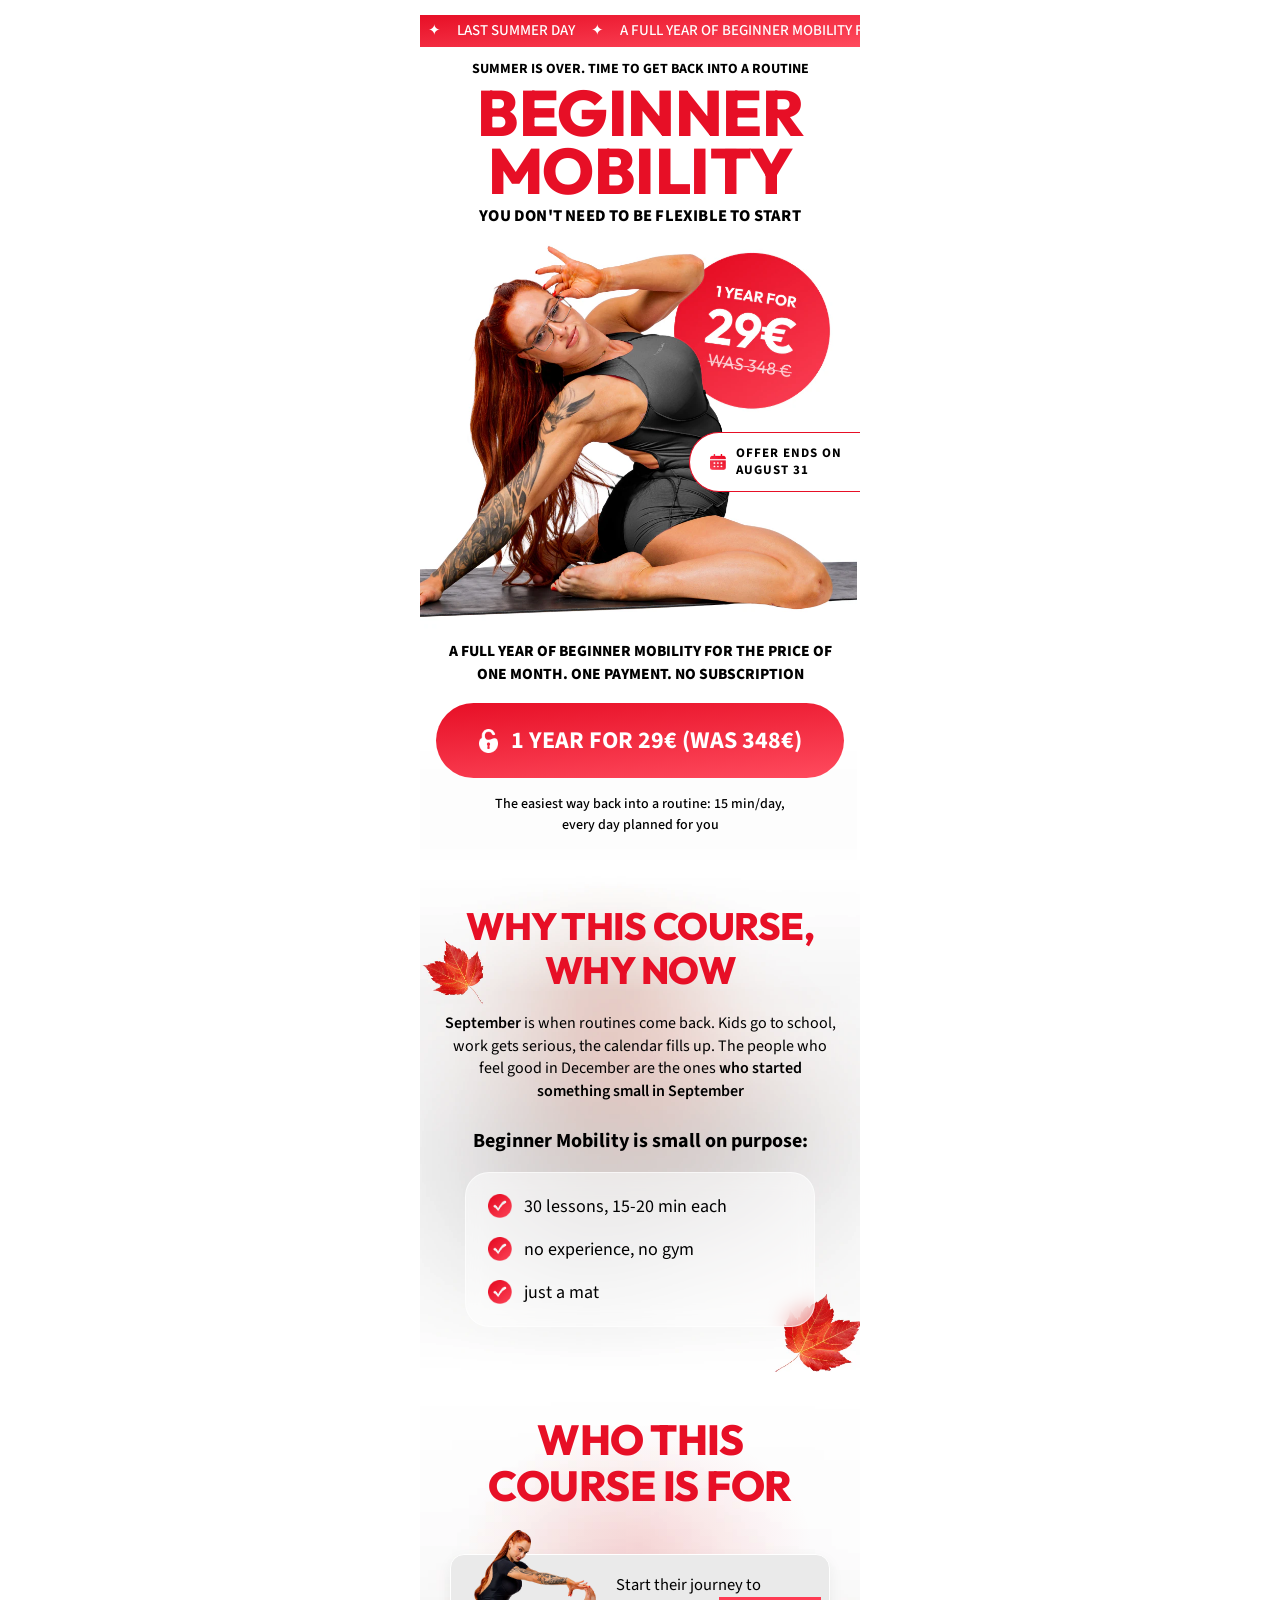
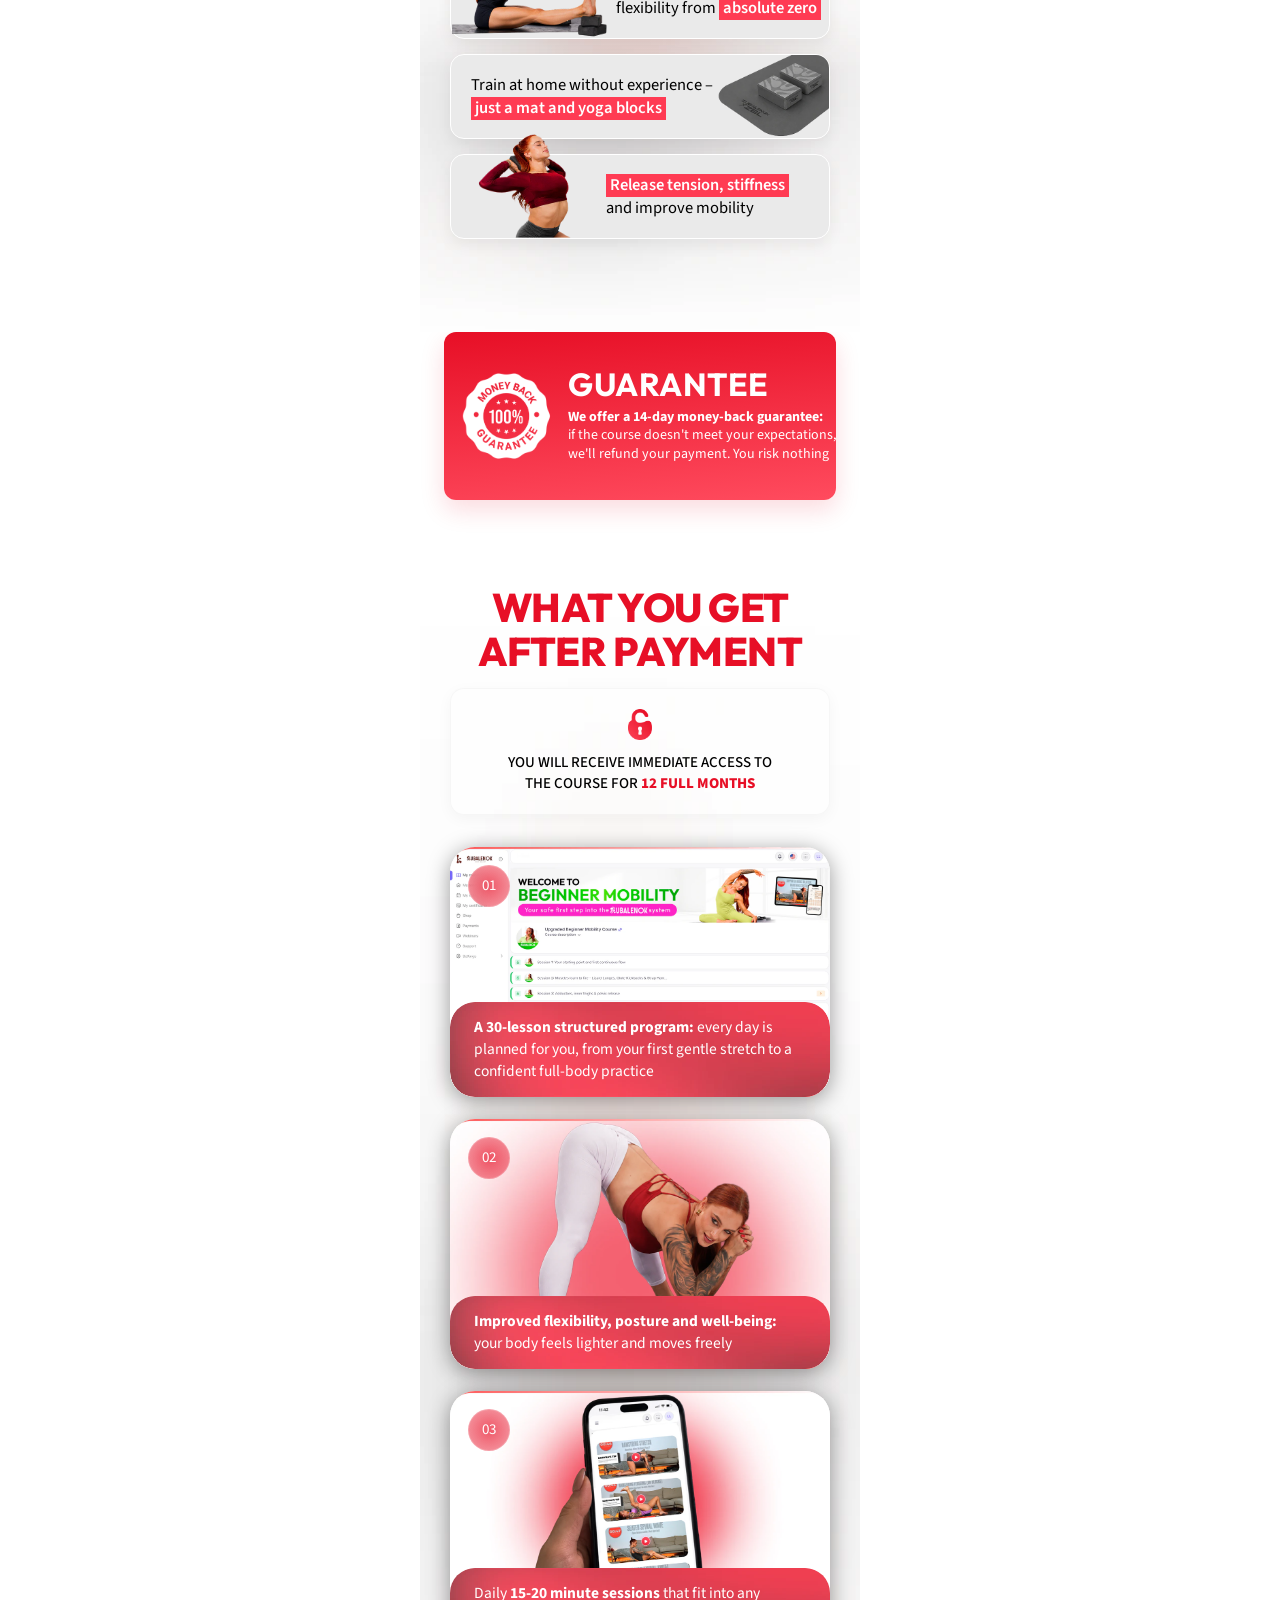
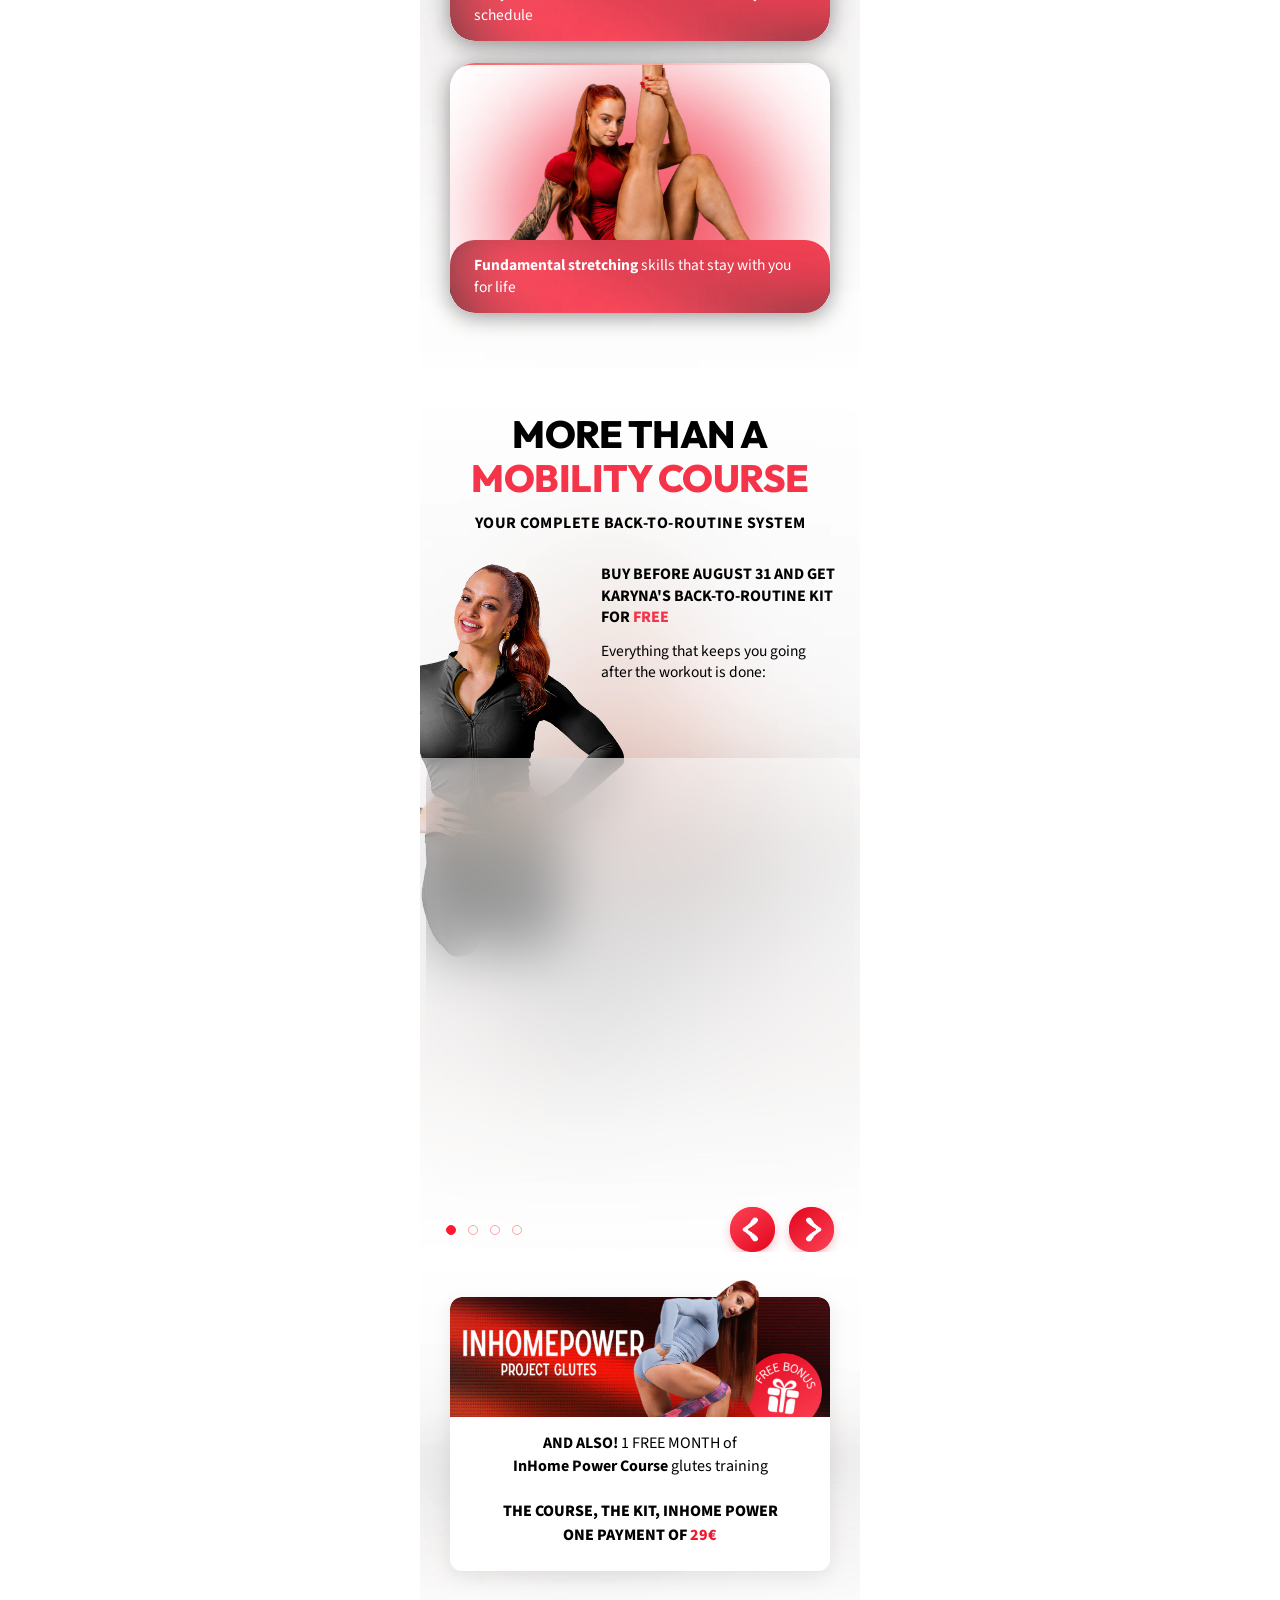
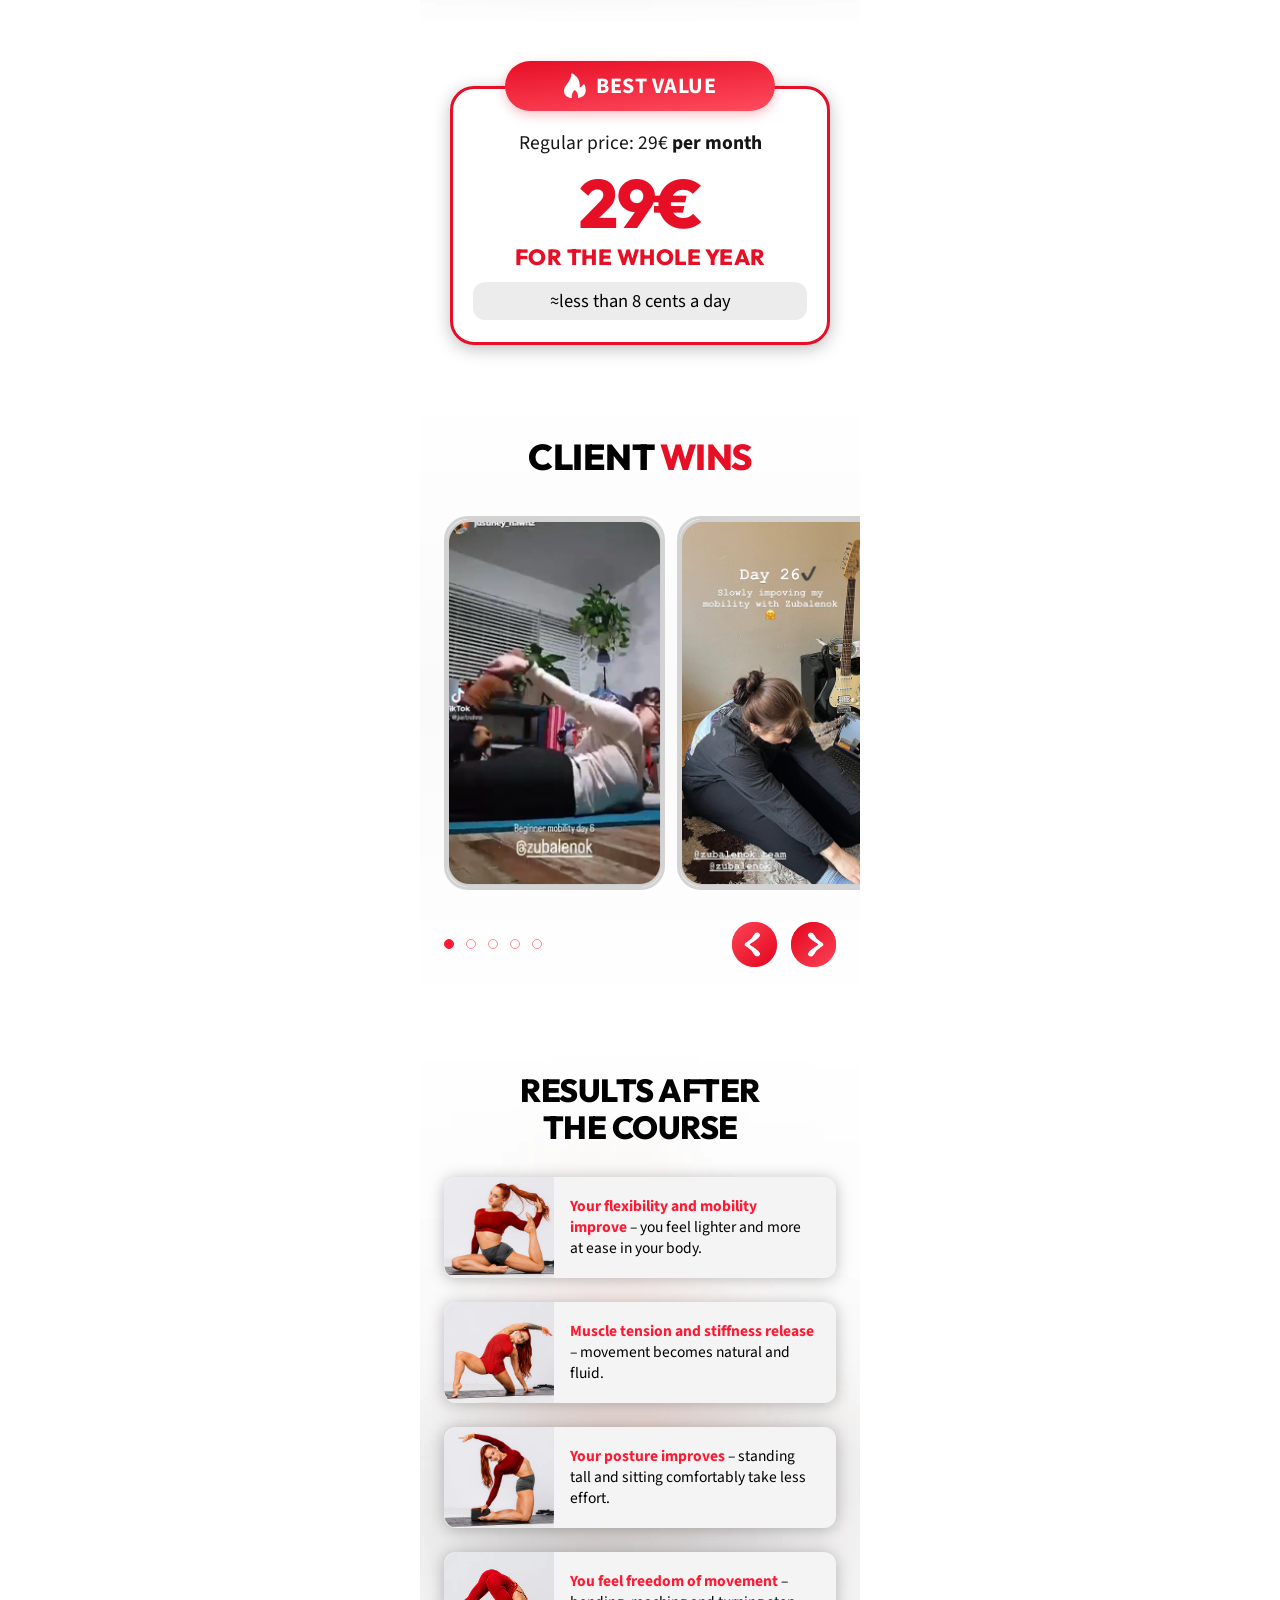
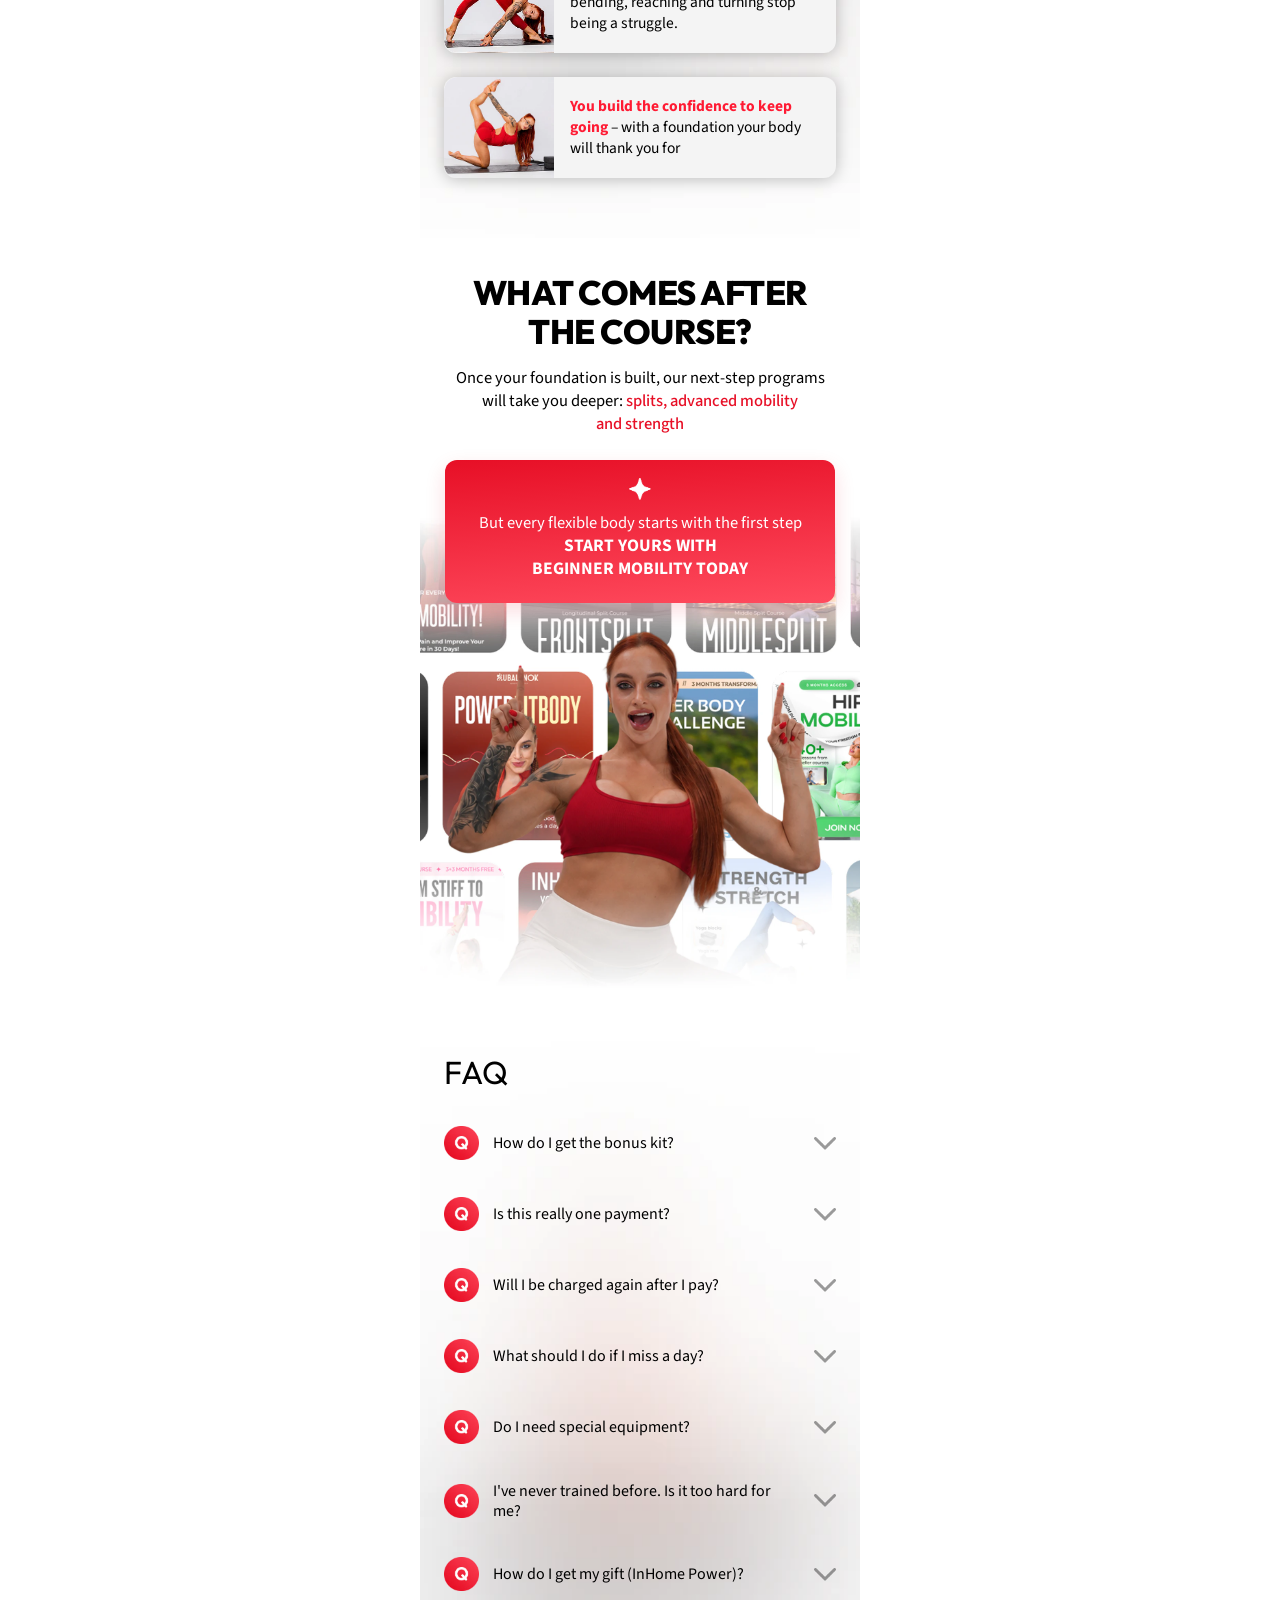
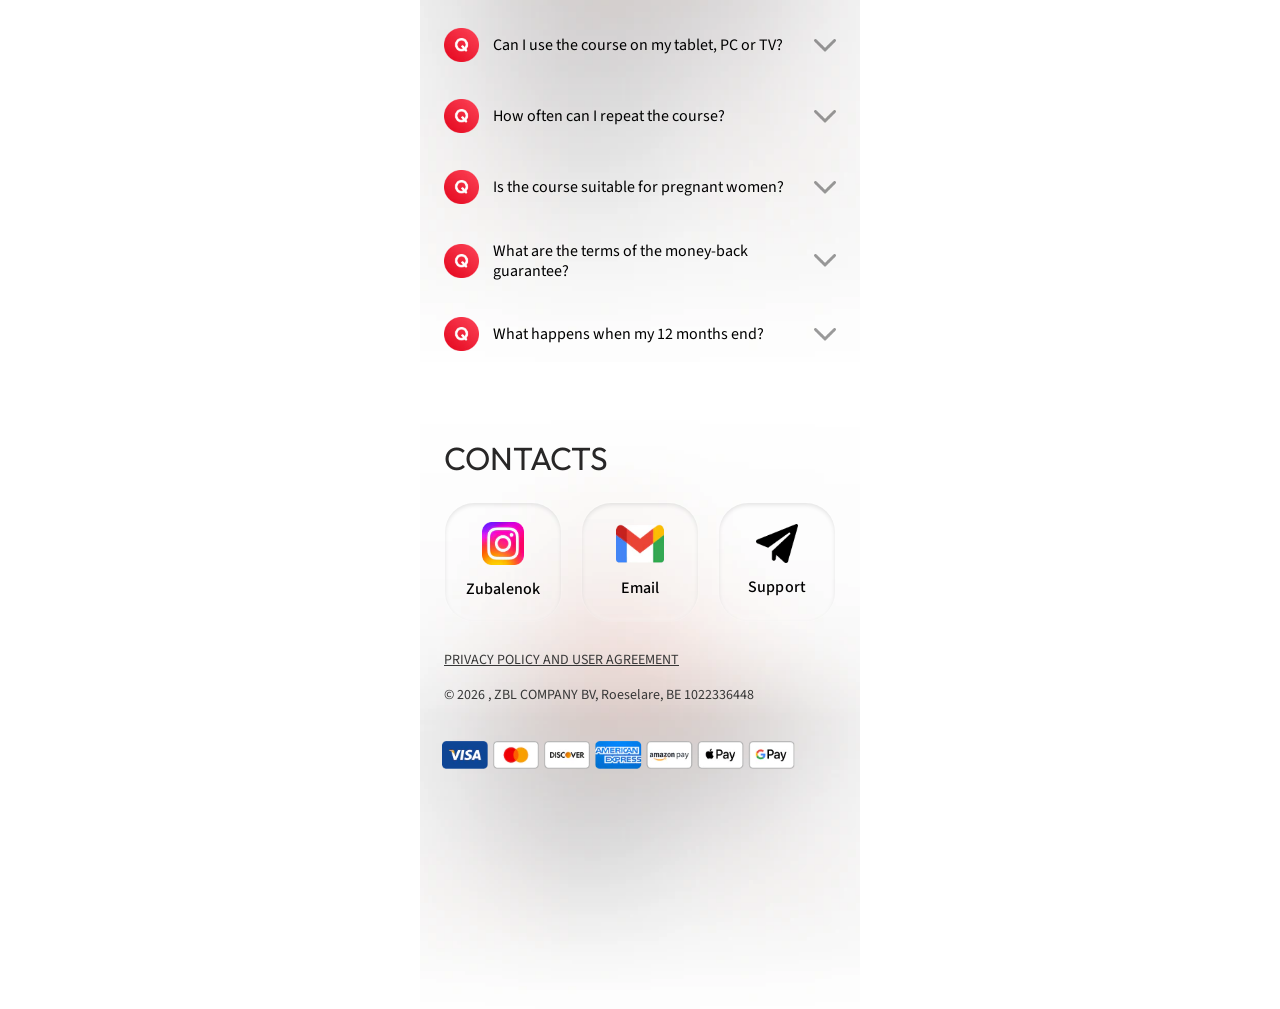
==== commit e7386217: "fddf" ====
--- a/index.html
+++ b/index.html
@@ -109,7 +109,7 @@
   <!-- Основний заголовок -->
   <div class="s1-header">
     <!-- Новий текст перед заголовком з дизайну -->
-    <p class="s1-pretitle" style="font-weight: 700; text-transform: uppercase; font-size: 14px; margin-bottom: 8px;">
+    <p class="s1-pretitle">
       SUMMER IS OVER. TIME TO GET BACK INTO A ROUTINE
     </p>
     <h1 class="s1-title">BEGINNER<br>MOBILITY</h1>
@@ -132,7 +132,7 @@
       <img src="./images-2/img20.webp" class="s1-btn-icon" alt="Lock">
       1 YEAR FOR 29€ (WAS 348€)
     </button>
-    <p class="s1-note">The easiest way back into a routine: 15 min/day, every day planned for you</p>
+    <p class="s1-note">The easiest way back into a routine: 15 min/day, <br> every day planned for you</p>
   </div>
 </div>
 <div class="s16">
@@ -535,6 +535,22 @@
     <h2 class="mainTitle">FAQ</h2>
     
    <div class="s7__container">
+
+    <div class="s7__item">
+        <div class="s7__question">
+          <div class="s7__q-icon"><img src="./images-2/q.webp" alt="Q"></div>
+          <span class="s7__q-text">How do I get the bonus kit?</span>
+          <div class="s7__arrow"><img src="./images-2/img30.webp" alt="arrow"></div>
+        </div>
+        <div class="s7__answer">
+          <div class="s7__answer-inner">
+            <div class="s7__answer-bubble">
+              Access to the course, InHome Power and all bonus tools arrives in one email right after payment. The kit stays with you for the full 12 months
+            </div>
+            <img src="./images-2/img6.webp" alt="Karyna" class="s7__avatar">
+          </div>
+        </div>
+      </div>
 
       <!-- Питання 1 -->
       <div class="s7__item">
--- a/css-3/main.css
+++ b/css-3/main.css
@@ -3,7 +3,7 @@
 
 .s1 {
   width: 440px;
-  height: 820px;
+  height: 860px;
   position: relative;
   overflow: hidden;
   background-color: #ffffff;
@@ -94,6 +94,11 @@
   font-weight: 800;
   text-transform: uppercase;
   letter-spacing: 0.2px;
+  margin-top: 4px;
+}
+
+.s1-pretitle{
+  font-weight: 700; text-transform: uppercase; font-size: 14px; margin-bottom: 4px;
 }
 
 /* Start Date Badge */
@@ -1943,7 +1948,7 @@
   /* .s1 */
   .s1 {
     width: 100vw;
-    height: 186.3636vw;
+    height: 197.3636vw;
   }
   .s1-gradient-overlay {
     height: 56.8182vw;
@@ -2562,6 +2567,9 @@
     font-size: 3.1818vw;
     margin-bottom: 3.4091vw;
   }
+  .s1-pretitle{
+    font-size: 3.1818vw;
+  }
   .contacts__copyright {
     font-size: 3.1818vw;
     margin: 0 0 8.1818vw 0;
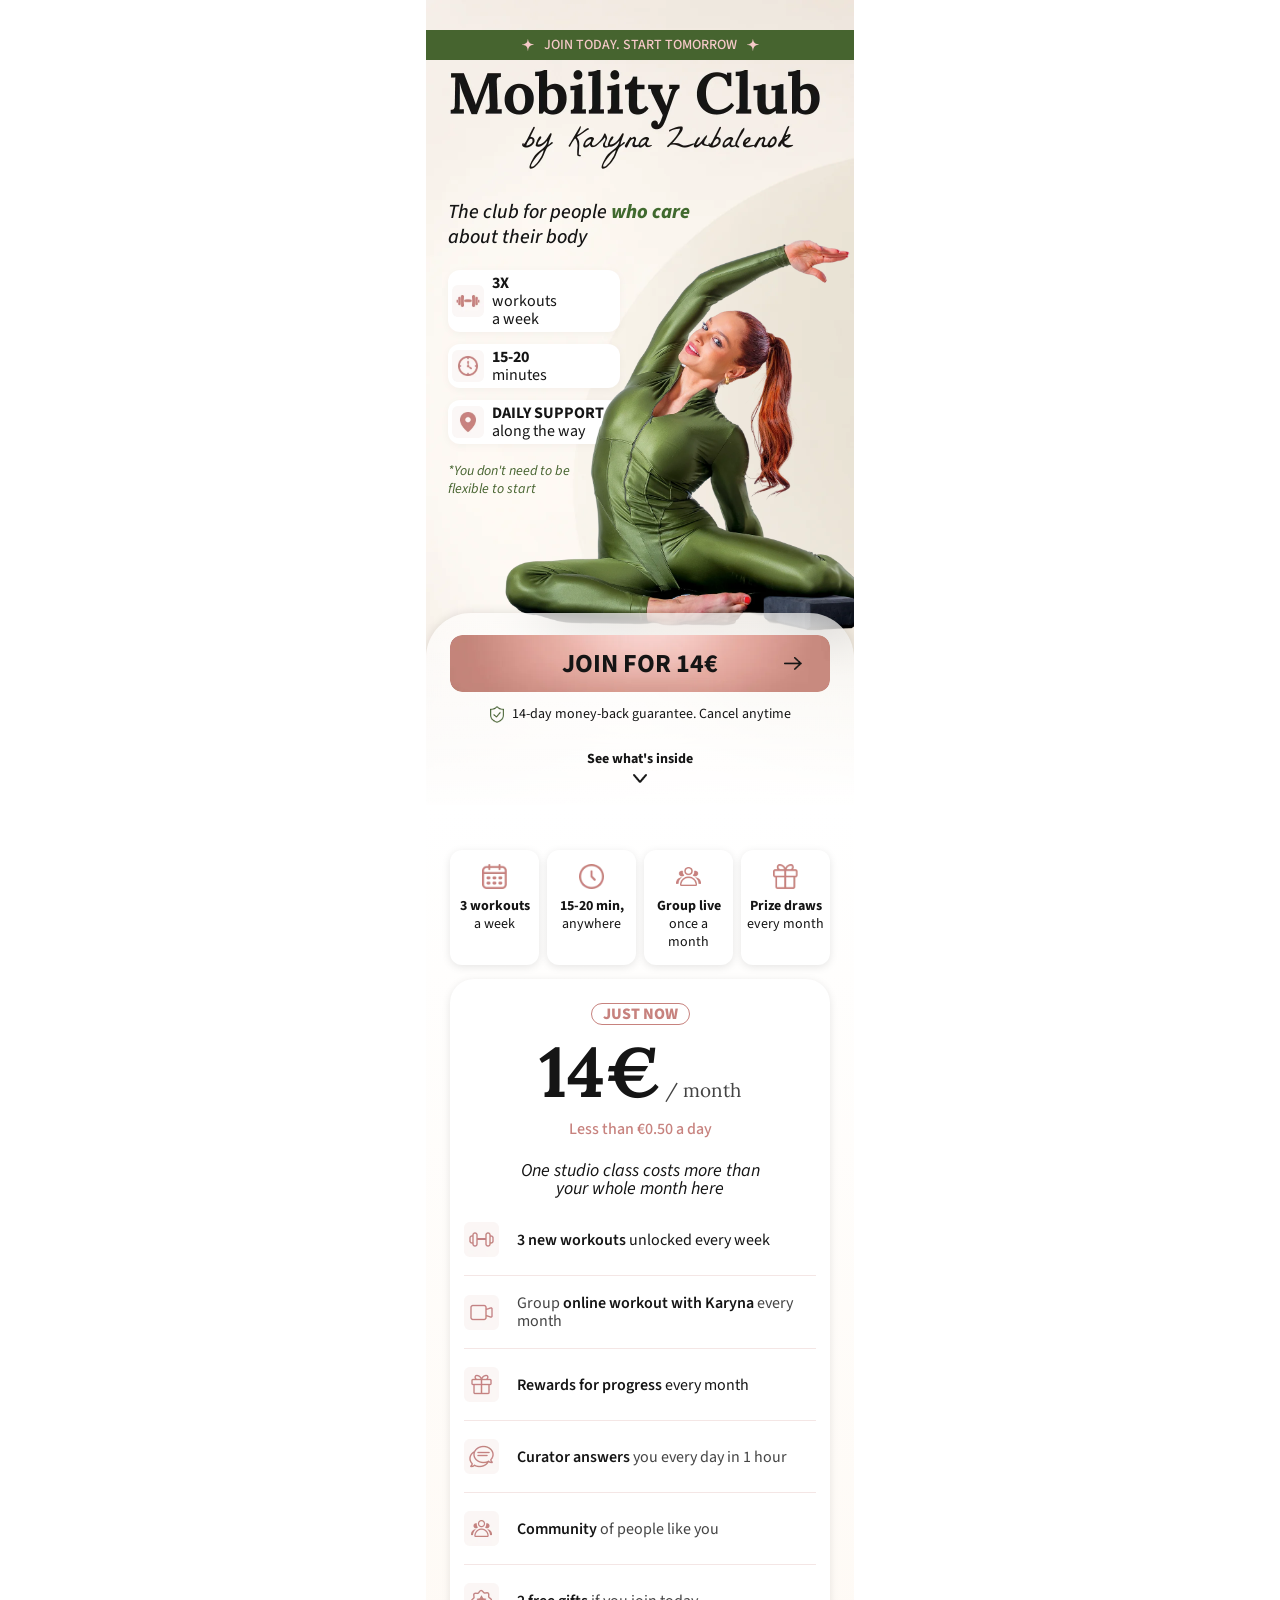
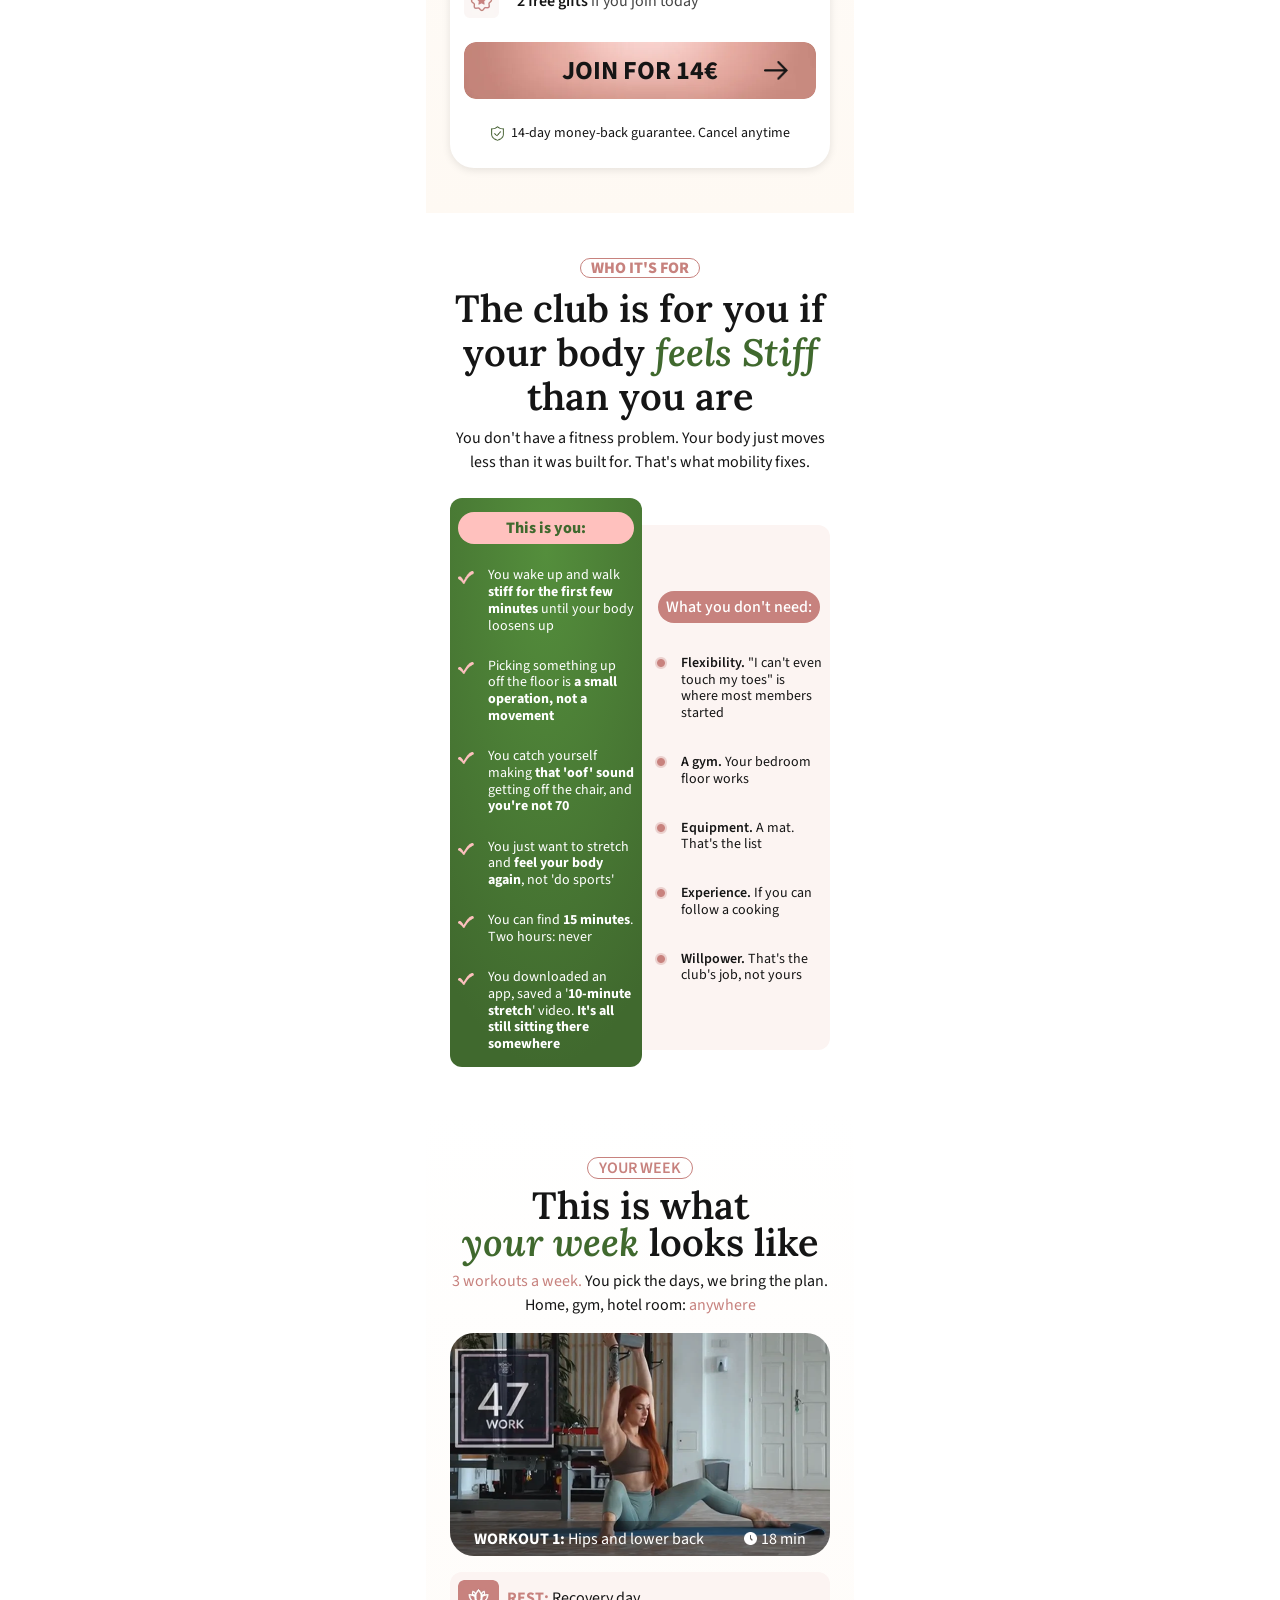
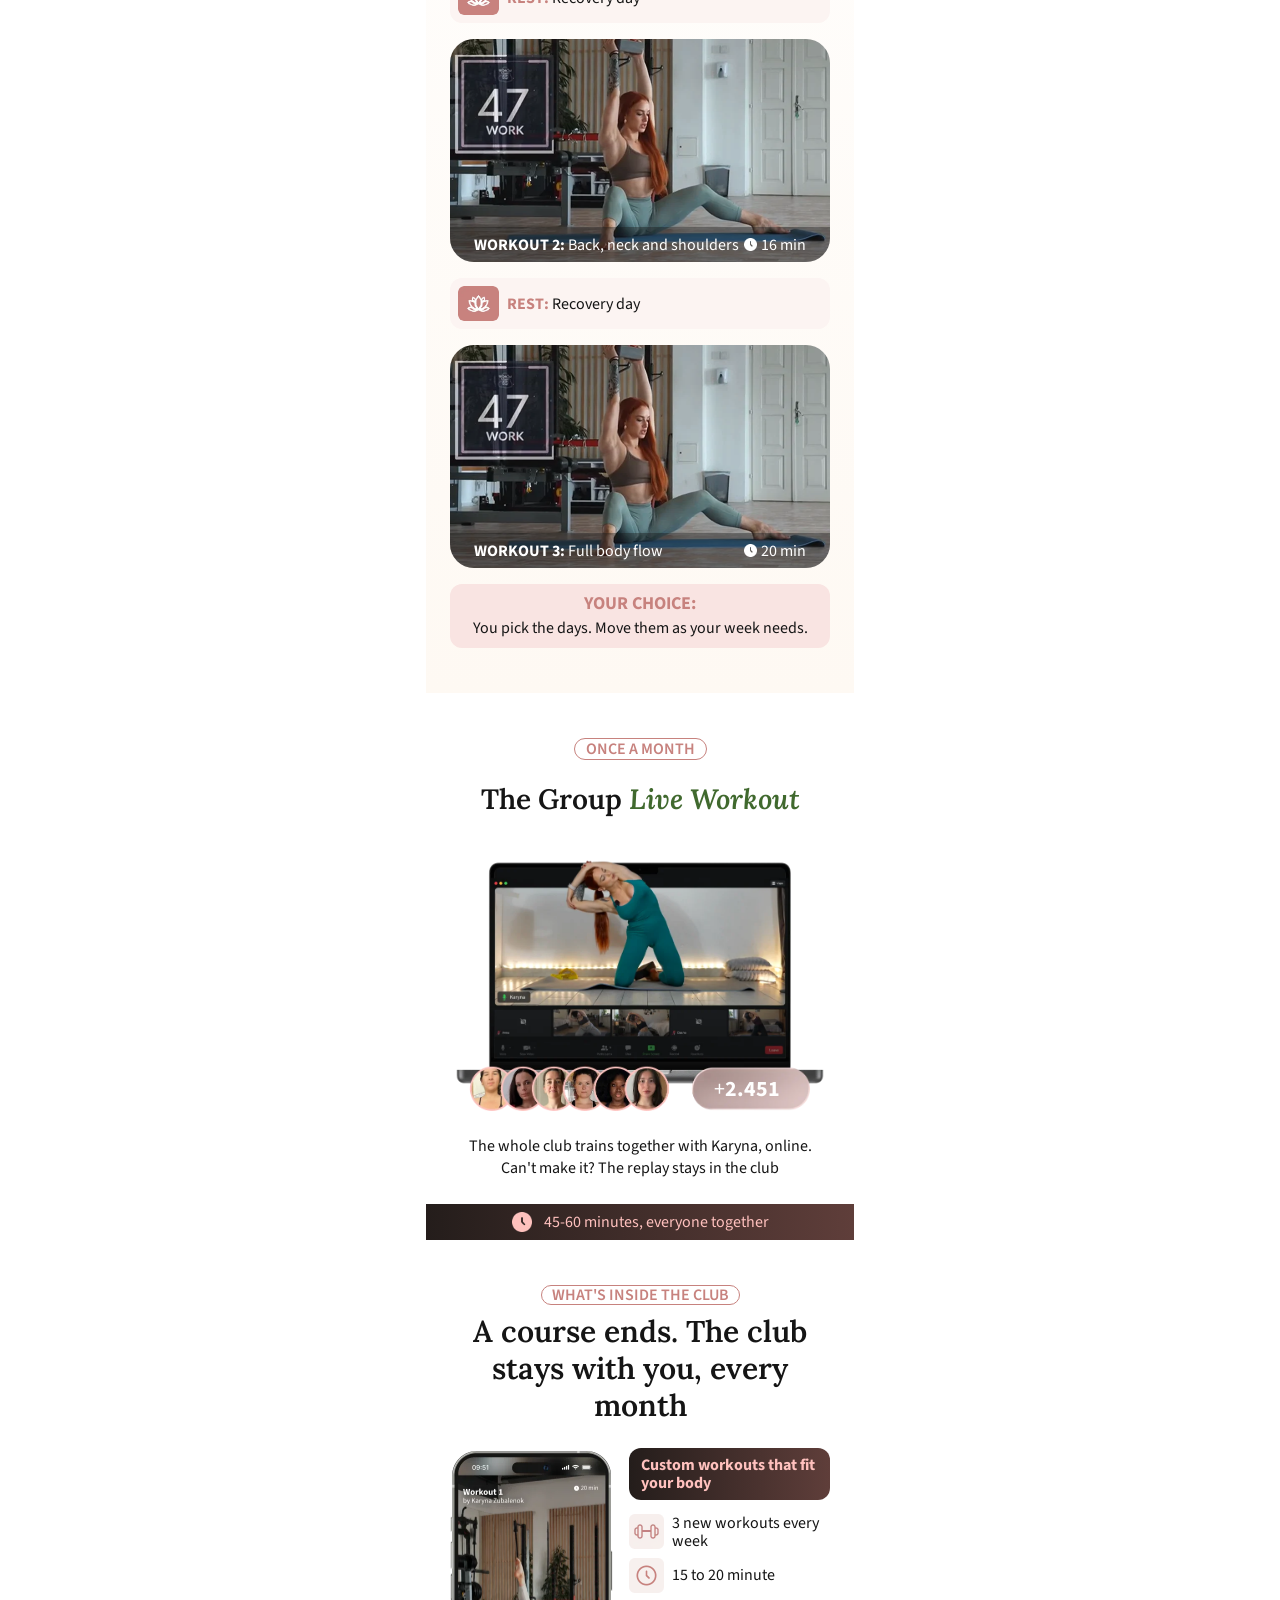
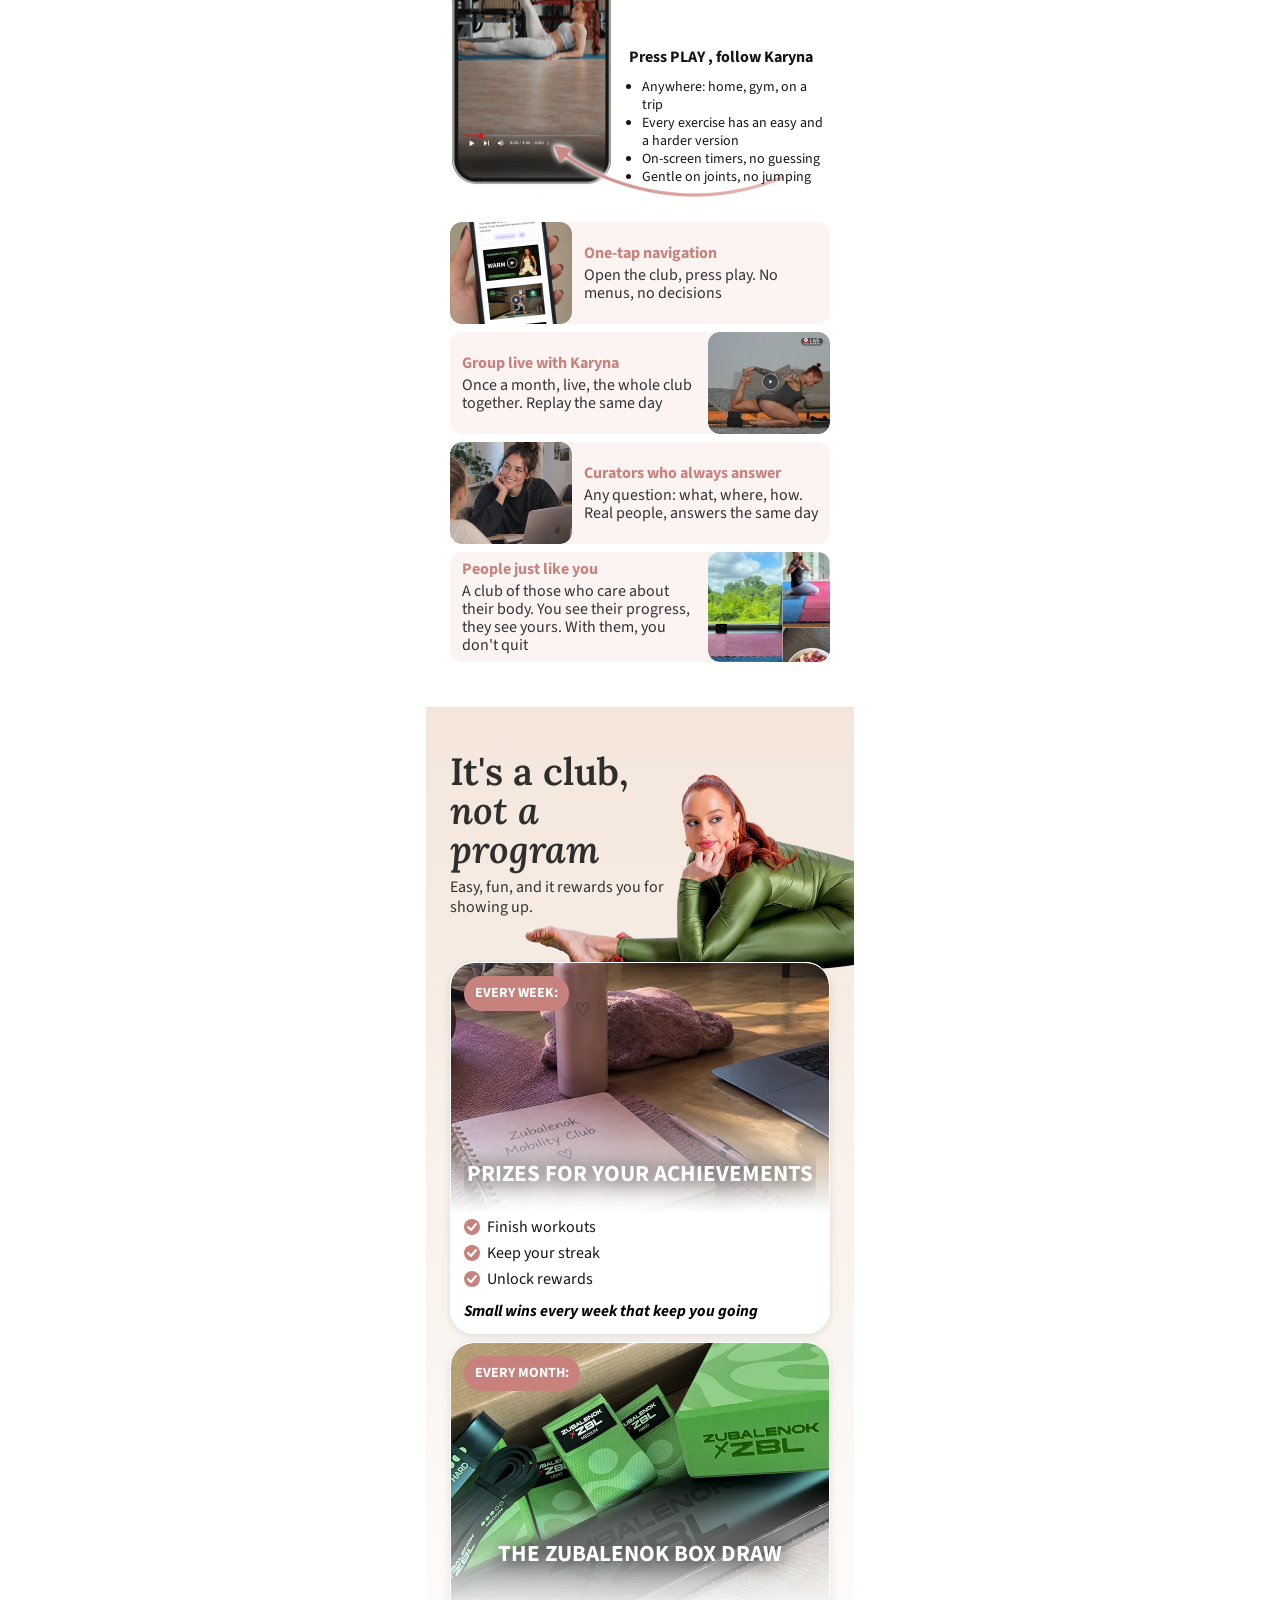
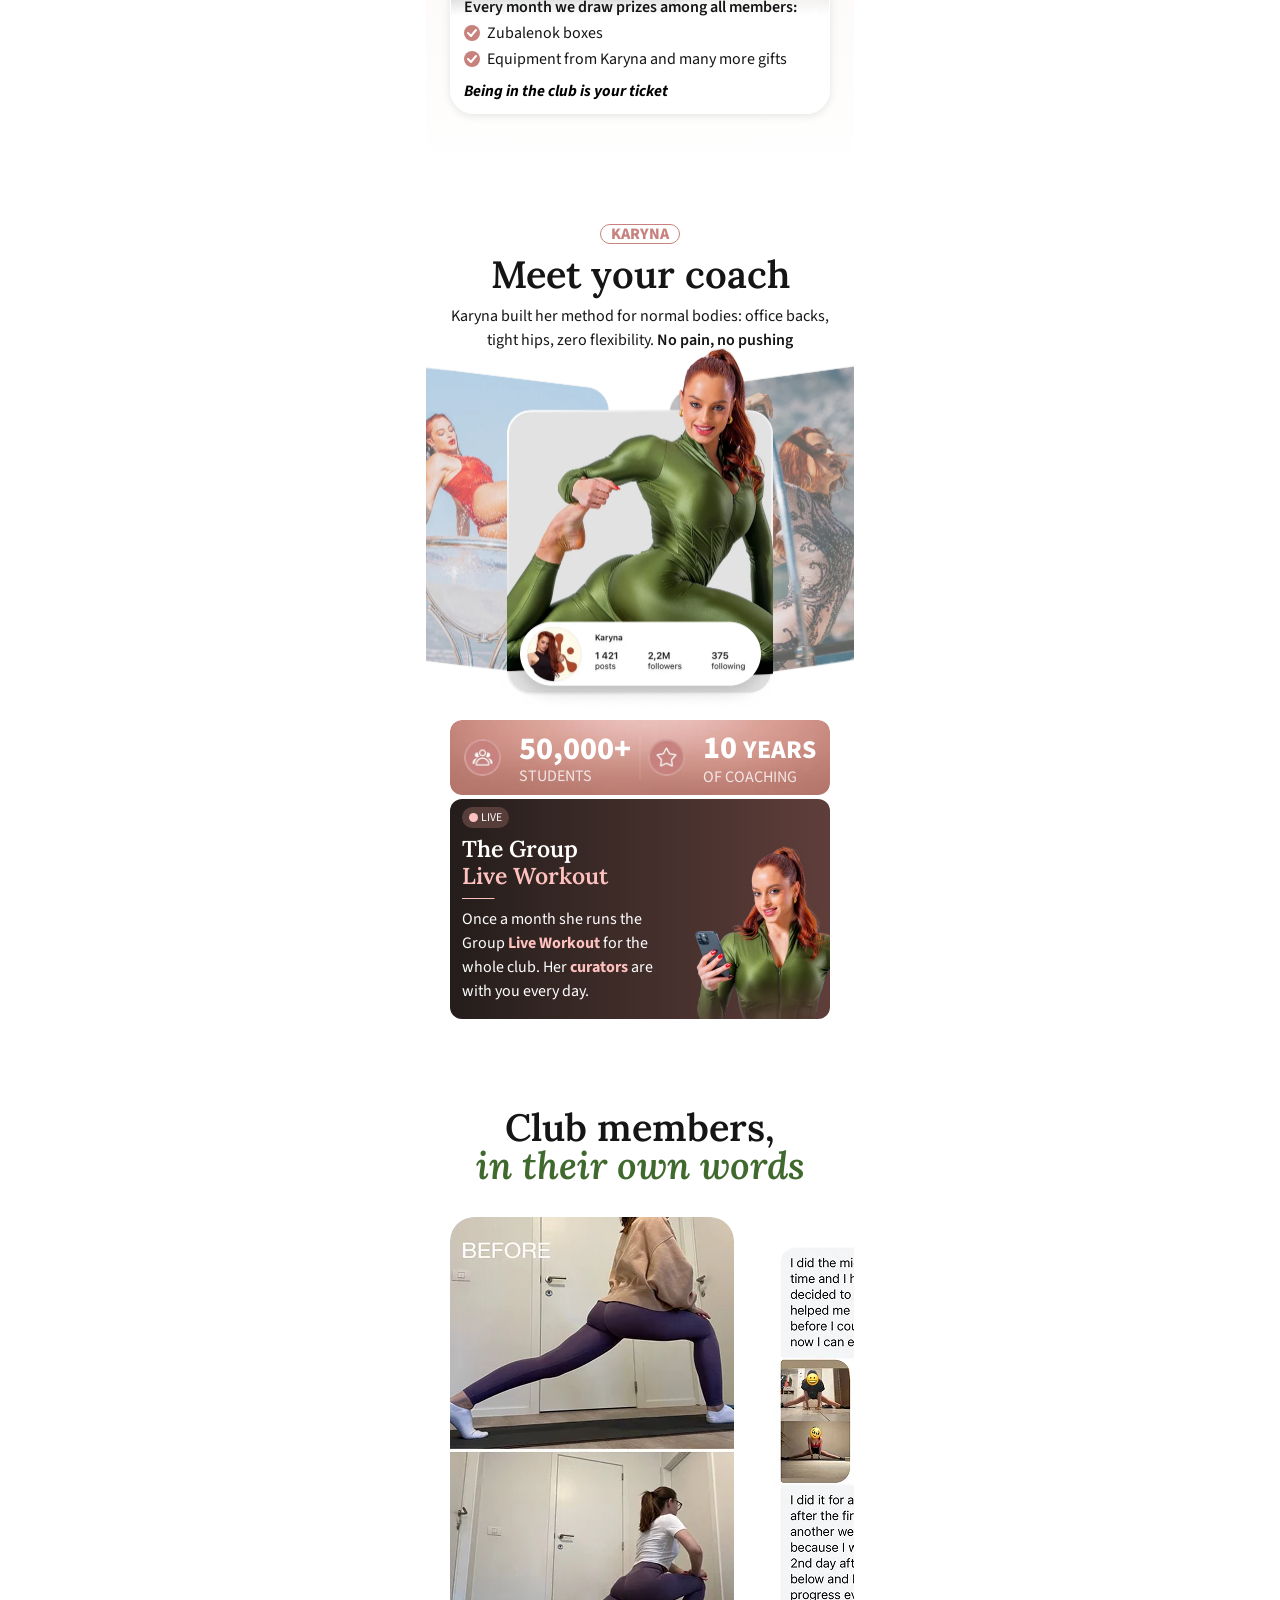
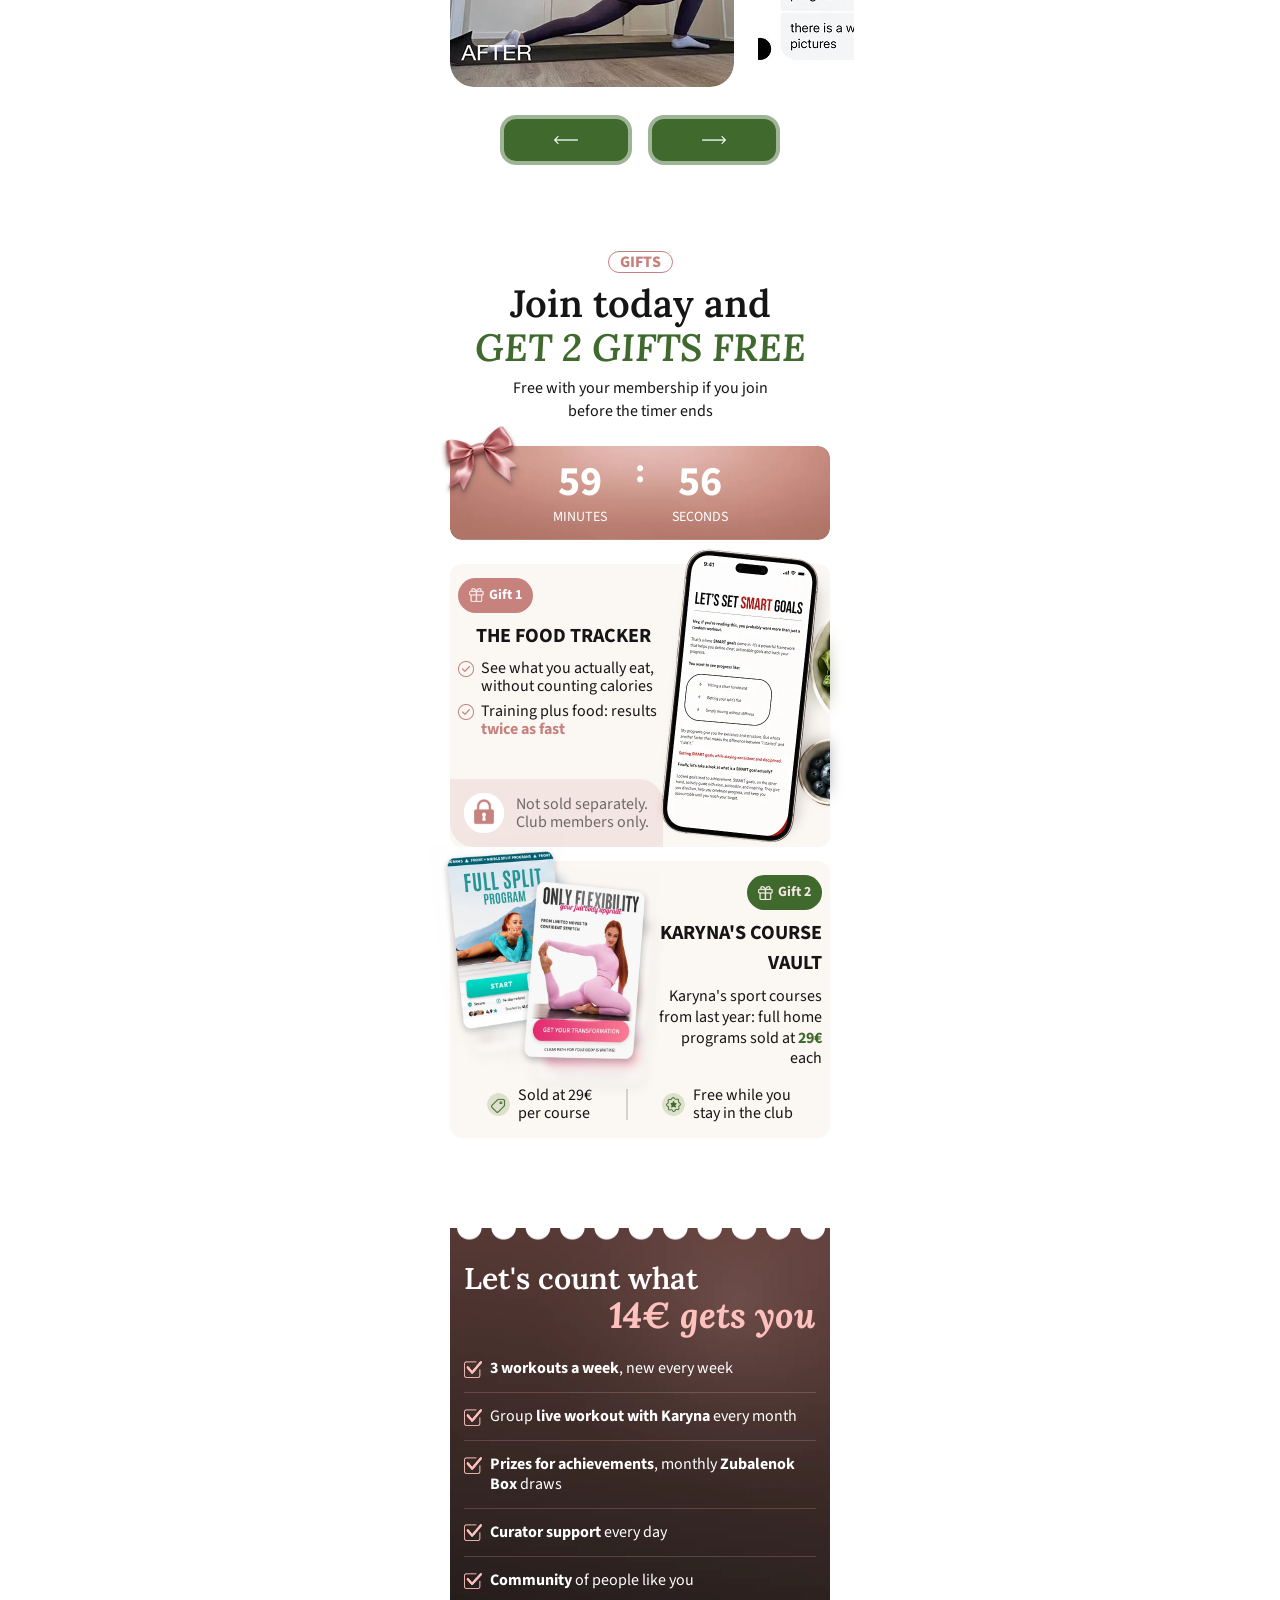
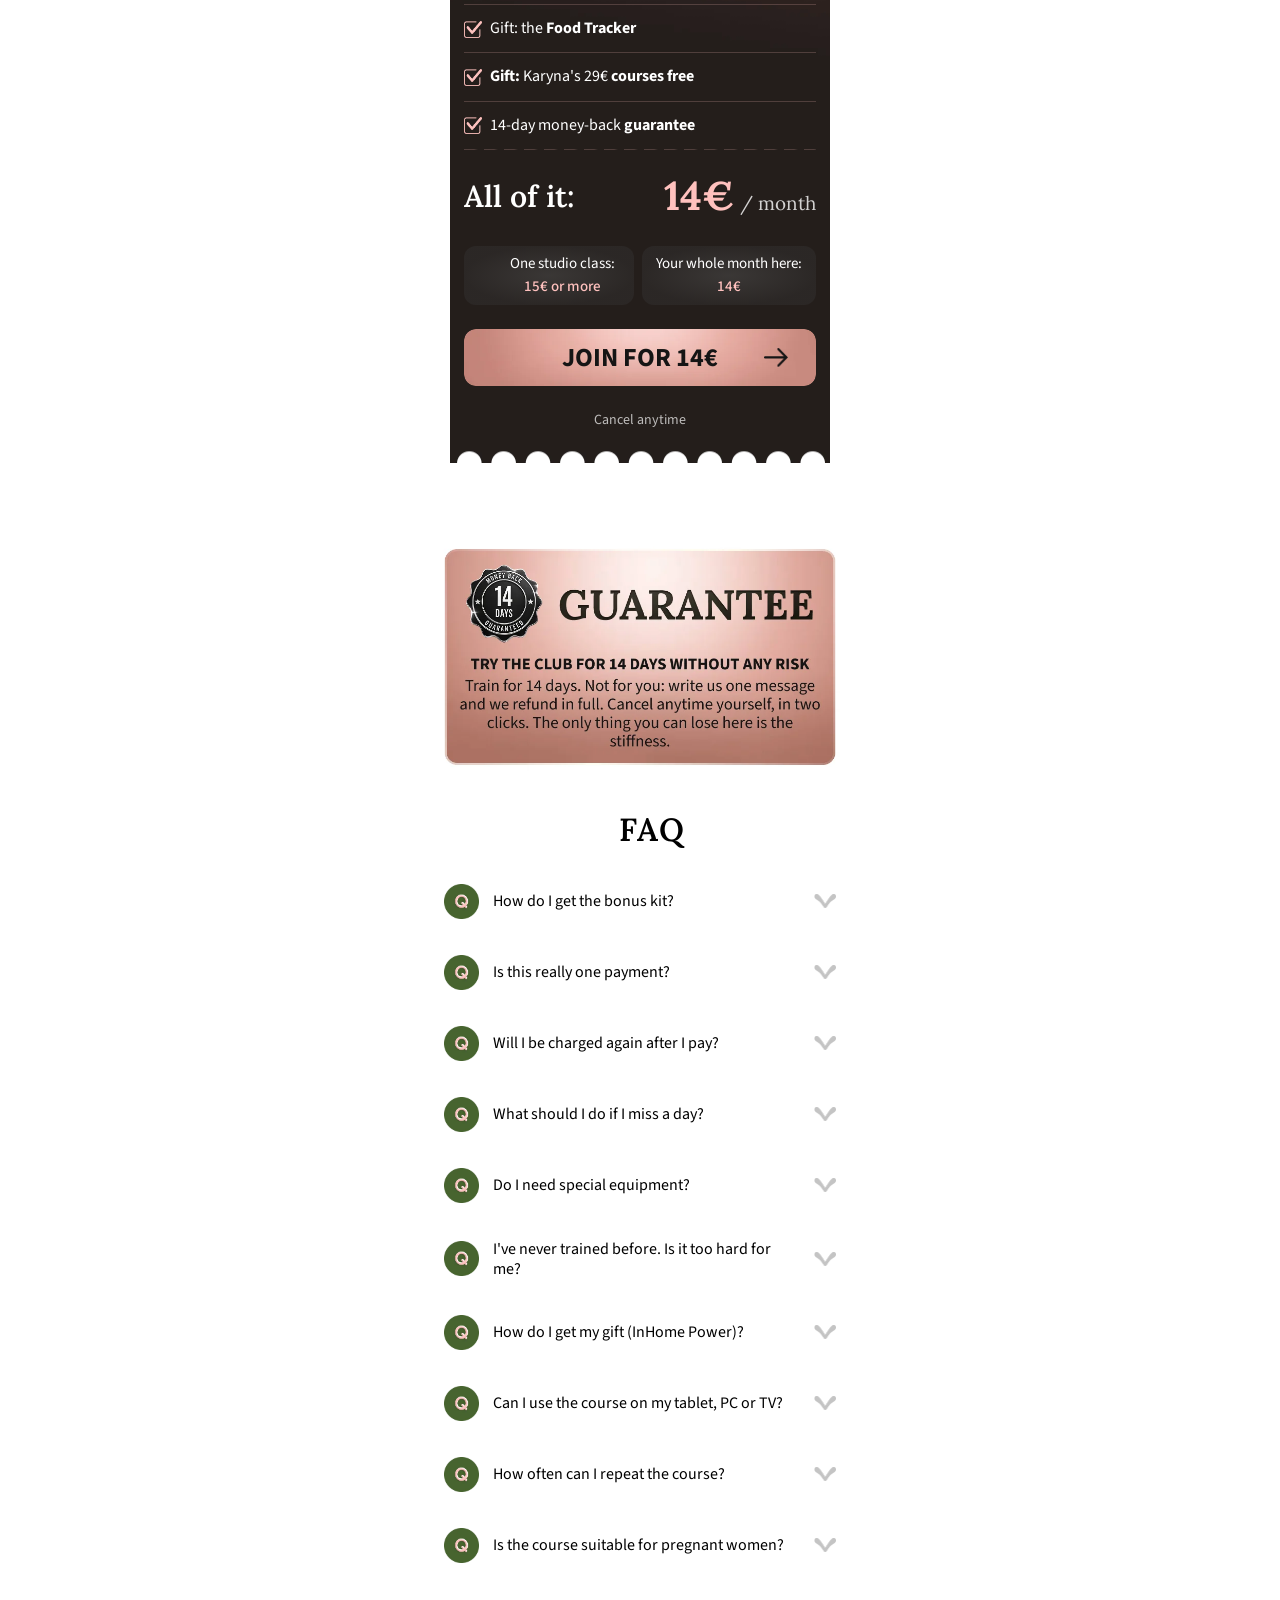
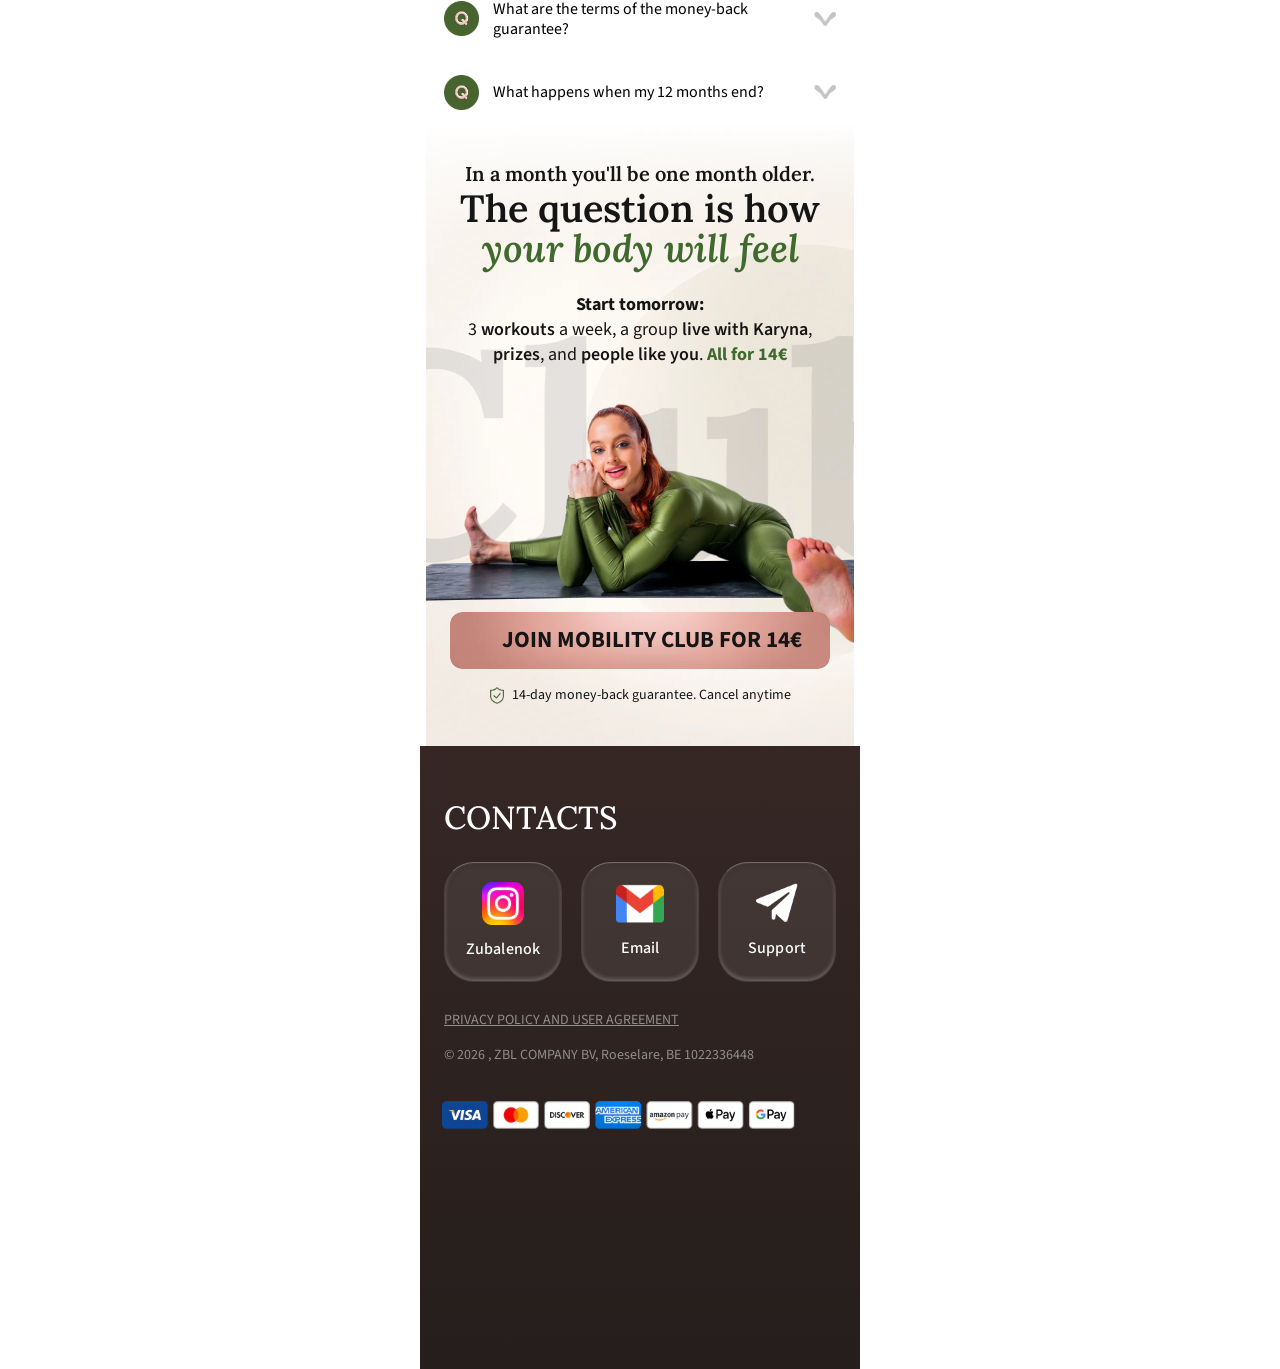
==== commit bf41e372: "fdfd" ====
--- a/index.html
+++ b/index.html
@@ -2,27 +2,27 @@
 <html lang="en">
 <head>
   <!-- Google tag (gtag.js) -->
-  <script async src="https://www.googletagmanager.com/gtag/js?id=G-T4TBS1BHYB"></script>
+  <script async src="https://www.googletagmanager.com/gtag/js?id=G-H9PGMS8LGJ"></script>
   <script>
     window.dataLayer = window.dataLayer || [];
     function gtag(){dataLayer.push(arguments);}
     gtag('js', new Date());
 
-    gtag('config', 'G-T4TBS1BHYB');
+    gtag('config', 'G-H9PGMS8LGJ');
   </script>
     <meta charset="UTF-8">
     <meta name="viewport" content="width=device-width, initial-scale=1.0">
-    <link rel="icon" type="image/png" href="./images-2/favicon.png">
+    <link rel="icon" type="image/png" href="./images-3/favicon.png">
     <link rel="preconnect" href="https://itden-cdn.b-cdn.net" crossorigin>
     
     <link rel="stylesheet" href="https://cdn.jsdelivr.net/npm/swiper@11/swiper-bundle.min.css" />
     <title>Summer Body Fit Reset</title>
     <link rel="preconnect" href="https://fonts.googleapis.com">
-    <link rel="preconnect" href="https://fonts.gstatic.com" crossorigin>
-    <link href="https://fonts.googleapis.com/css2?family=Aclonica&family=Kalam&family=League+Gothic&family=Oswald:wght@400;500;600;700&family=Outfit:wght@600;700&family=Righteous&family=Source+Sans+3:ital,wght@0,400;0,500;0,600;0,700;0,800;1,400;1,500;1,600;1,700&display=swap" rel="stylesheet">
+<link rel="preconnect" href="https://fonts.gstatic.com" crossorigin>
+<link href="https://fonts.googleapis.com/css2?family=Lora:ital,wght@0,400;0,600;0,700;1,600&family=Source+Sans+3:ital,wght@0,400;0,500;0,600;0,700;0,800;1,400;1,500;1,800&display=swap" rel="stylesheet">
     
-    <link rel="stylesheet" href="./css-3/nullStyle.css">
-    <link rel="stylesheet" href="./css-3/main.css?v=6">
+    <link rel="stylesheet" href="./css-4/nullStyle.css">
+    <link rel="stylesheet" href="./css-4/main.css?v=6">
 
 
   <!-- Meta Pixel Code -->
@@ -48,7 +48,7 @@
         c[a]=c[a]||function(){(c[a].q=c[a].q||[]).push(arguments)};
         t=l.createElement(r);t.async=1;t.src="https://www.clarity.ms/tag/"+i;
         y=l.getElementsByTagName(r)[0];y.parentNode.insertBefore(t,y);
-    })(window, document, "clarity", "script", "umhwzchggs");
+    })(window, document, "clarity", "script", "so1kkk5j4v");
 </script>
   <script src="https://web.cmp.usercentrics.eu/modules/autoblocker.js"></script>
   <script id="usercentrics-cmp" src="https://web.cmp.usercentrics.eu/ui/loader.js" data-settings-id="MUkVFaQc7DBeEC" async></script>
@@ -80,452 +80,1041 @@
 </head>
 <body>
     <div class="wrapper">
-<div class="s1">
-  <button data-href="https://mmoschool.online/shop/item/13130" class="hidden-button check-click"></button>
-
-  <!-- Градієнт для плавності тексту знизу (імітація білої підлоги) -->
-  <div class="s1-gradient-overlay"></div>
-
-  <!-- Верхня червона анімаційна смуга -->
-  <div class="s1-marquee-wrapper">
-    <div class="s1-marquee">
-      <!-- Перша половина для безперервного циклу -->
-      <div class="s1-marquee-part">
-        <span class="s1-star">✦</span>
-        <span class="s1-marquee-text">LAST SUMMER DAY</span>
-        <span class="s1-star">✦</span>
-        <span class="s1-marquee-text">A FULL YEAR OF BEGINNER MOBILITY FOR THE PRICE OF ONE MONTH</span>
-      </div>
-      <!-- Друга половина (копія) для безперервного циклу -->
-      <div class="s1-marquee-part">
-        <span class="s1-star">✦</span>
-        <span class="s1-marquee-text">LAST SUMMER DAY</span>
-        <span class="s1-star">✦</span>
-        <span class="s1-marquee-text">A FULL YEAR OF BEGINNER MOBILITY FOR THE PRICE OF ONE MONTH</span>
-      </div>
-    </div>
-  </div>
-
-  <!-- Основний заголовок -->
-  <div class="s1-header">
-    <!-- Новий текст перед заголовком з дизайну -->
-    <p class="s1-pretitle">
-      SUMMER IS OVER. TIME TO GET BACK INTO A ROUTINE
-    </p>
-    <h1 class="s1-title">BEGINNER<br>MOBILITY</h1>
-    <p class="s1-subtitle">You don't need to be flexible to start</p>
-  </div>
-
-  <!-- Плашка з календарем -->
-  <div class="s1-badge">
-    <img src="./images-2/img3.webp" class="s1-badge-icon" alt="Calendar">
-    <div class="s1-badge-text">Offer ends on<br><span style="font-weight: 700;">August 31</span></div>
-  </div>
-
-  <!-- Нижній блок з контентом та кнопкою -->
-  <div class="s1-bottom-wrapper">
-    <p class="s1-desc">
-      A full year of Beginner Mobility for the price of <br> one month.
-      One payment. No subscription
-    </p>
-    <button data-href="https://mmoschool.online/shop/item/13130" class="s1-btn check-click">
-      <img src="./images-2/img20.webp" class="s1-btn-icon" alt="Lock">
-      1 YEAR FOR 29€ (WAS 348€)
+
+<div class="s16">
+  <!-- Верхній зелений банер -->
+  <div class="s16__top-banner">
+    <svg xmlns="http://www.w3.org/2000/svg" width="12" height="12" viewBox="0 0 12 12" fill="none">
+  <path d="M5.79687 0.0131798C5.83876 -0.00248763 5.8845 -0.00032675 5.9341 0.000753707C5.99914 0.00291476 6.01291 0.0612632 6.01953 0.112048C6.03 0.194709 6.04654 0.283854 6.07023 0.37894C6.07685 0.406494 6.08071 0.434586 6.08291 0.46214C6.09007 0.584239 6.09889 0.678785 6.13361 0.784673C6.16503 0.88246 6.16558 0.985647 6.19589 1.07858C6.21298 1.13044 6.23778 1.21256 6.24494 1.28172C6.25156 1.34385 6.26699 1.40058 6.29069 1.45299C6.32431 1.52646 6.3221 1.61453 6.35297 1.69179C6.38824 1.78039 6.40367 1.86791 6.43784 1.95381C6.45878 2.00838 6.47366 2.06187 6.48965 2.11643C6.49736 2.14129 6.50508 2.1629 6.5139 2.18072C6.54697 2.24988 6.5668 2.32119 6.60153 2.39196C6.65884 2.50758 6.71396 2.65021 6.7845 2.77933C6.83962 2.88036 6.91237 3.00786 6.98457 3.1035C7.04299 3.18292 7.07936 3.25315 7.14164 3.32555C7.23644 3.43198 7.36926 3.60216 7.49602 3.73021C7.60955 3.84475 7.7308 3.93497 7.88621 4.06085C7.9507 4.11271 8.01904 4.16296 8.09123 4.21213C8.25105 4.31964 8.39104 4.40608 8.50843 4.4693C8.7647 4.60814 9.0535 4.73673 9.37535 4.85342C9.39244 4.8599 9.43487 4.87341 9.50101 4.89448C9.55833 4.91177 9.61509 4.93608 9.6702 4.95121C9.74295 4.97066 9.80082 4.98848 9.84381 5.00577C9.88625 5.02306 9.9331 5.03603 9.9849 5.04575C10.0692 5.06088 10.1524 5.1041 10.2439 5.11707C10.2935 5.12355 10.347 5.1376 10.4065 5.16083C10.493 5.19378 10.5785 5.1927 10.6694 5.21648C10.6727 5.21701 10.6992 5.22512 10.7488 5.24025C10.8248 5.2624 10.8876 5.2705 10.9703 5.28239C11.037 5.29211 11.1246 5.33101 11.2062 5.34398C11.2128 5.34452 11.2486 5.34884 11.3148 5.35586C11.3346 5.35802 11.355 5.36127 11.3748 5.36397C11.3914 5.36613 11.4101 5.37045 11.4338 5.37747C11.5148 5.40287 11.5975 5.41961 11.6813 5.42826C11.7954 5.4396 11.8554 5.44987 11.9326 5.51524C12.007 5.57791 12.045 5.71136 11.9105 5.73837C11.8775 5.74594 11.7953 5.76323 11.6625 5.79132C11.6085 5.80266 11.5529 5.81077 11.4933 5.81401C11.3985 5.81995 11.3418 5.82373 11.3236 5.82481C11.2712 5.82914 11.2382 5.83238 11.2244 5.83454C11.123 5.84588 10.9951 5.88857 10.9251 5.89073C10.8254 5.89343 10.757 5.89937 10.7212 5.90802C10.5845 5.94151 10.5283 5.95988 10.4247 5.97123C10.3602 5.97825 10.3183 5.98473 10.2985 5.99067C10.2059 6.01877 10.1469 6.03552 10.1227 6.03876C10.0047 6.05983 9.92371 6.07874 9.87962 6.09495C9.82395 6.11602 9.77986 6.12196 9.71208 6.14195C9.60901 6.1722 9.48777 6.21056 9.34833 6.25486C9.2563 6.28458 9.17362 6.31537 9.09923 6.34779C9.06395 6.36292 8.98239 6.39857 8.85452 6.45368C8.56298 6.57902 8.27418 6.75082 8.02948 6.96153C7.84871 7.11713 7.67675 7.28947 7.51196 7.47695C7.43094 7.56879 7.34607 7.69792 7.28104 7.78057C7.23033 7.84541 7.18514 7.9286 7.13058 8.00478C7.10578 8.04098 7.08594 8.07124 7.07106 8.09501C6.97792 8.2533 6.9228 8.3511 6.90572 8.38783C6.86438 8.4786 6.81257 8.5926 6.74864 8.72929C6.66322 8.91243 6.6037 9.05507 6.57118 9.15718C6.55134 9.21985 6.53701 9.26199 6.52709 9.28252C6.50394 9.33385 6.48906 9.37491 6.483 9.40678C6.47143 9.46783 6.42899 9.54779 6.41356 9.62343C6.40033 9.68664 6.39261 9.72716 6.36506 9.79469C6.34577 9.84116 6.33475 9.87411 6.33254 9.8941C6.32207 9.96758 6.31766 10.0173 6.29672 10.081C6.27247 10.1502 6.25593 10.2237 6.24656 10.3015C6.23389 10.4057 6.19531 10.5052 6.18043 10.5959C6.16665 10.6818 6.16665 10.8018 6.14736 10.8947C6.13193 10.9655 6.11705 11.0195 6.10933 11.0892C6.08563 11.2896 6.08949 11.4798 6.07626 11.6953C6.07075 11.7758 6.03989 12.0519 5.89163 11.9914C5.79629 11.953 5.77645 11.8607 5.77314 11.7715C5.77204 11.7283 5.77039 11.6548 5.76873 11.5533C5.76653 11.402 5.7015 11.2588 5.69323 11.1108C5.69102 11.0741 5.68661 11.0216 5.68 10.953C5.67173 10.8688 5.64914 10.812 5.62764 10.7256C5.60725 10.6435 5.61331 10.5176 5.58686 10.4366C5.56482 10.3696 5.54167 10.2961 5.5345 10.2053C5.53009 10.1378 5.5086 10.047 5.47112 9.93248C5.46341 9.90709 5.45514 9.85414 5.44853 9.77311C5.44632 9.75042 5.43365 9.70341 5.4094 9.63372C5.39507 9.59104 5.38404 9.54998 5.37633 9.50892C5.36475 9.44409 5.35814 9.39385 5.3383 9.34307C5.30303 9.2523 5.29201 9.15505 5.26059 9.05781C5.22312 8.94057 5.19225 8.84494 5.16855 8.76985C5.13273 8.65531 5.09801 8.56023 5.06549 8.48513C4.98723 8.30252 4.92385 8.16476 4.87756 8.07398C4.79544 7.91461 4.72985 7.80386 4.68136 7.74173C4.57995 7.61152 4.50665 7.49105 4.408 7.38893C4.28455 7.25927 4.16771 7.14636 4.02056 7.04748C3.94009 6.99291 3.86735 6.92916 3.77255 6.87244C3.62816 6.78654 3.50416 6.71738 3.40054 6.66444C3.23685 6.58124 3.09191 6.52883 2.88303 6.45049C2.84334 6.4359 2.80587 6.42888 2.76949 6.41267C2.72375 6.39268 2.6747 6.37594 2.62234 6.36243C2.54794 6.34298 2.49888 6.32947 2.47298 6.31975C2.36827 6.28301 2.2856 6.27977 2.18363 6.24303C2.13293 6.22466 2.05522 6.20899 1.94996 6.19603C1.8932 6.18954 1.79344 6.15011 1.71573 6.13768C1.64739 6.12687 1.55315 6.12093 1.47764 6.09932C1.42914 6.08527 1.3878 6.07339 1.35529 6.06366C1.32994 6.0561 1.26821 6.0507 1.17011 6.04637C1.13428 6.04475 1.08578 6.03557 1.02572 6.01828C0.909429 5.98371 0.817385 5.97722 0.677961 5.9675C0.638831 5.9648 0.603007 5.95885 0.558365 5.94589C0.448139 5.91293 0.354449 5.90375 0.233197 5.89294C0.18139 5.88754 0.143914 5.88105 0.122419 5.87187C0.0755734 5.85188 0.00392688 5.80218 0.000619751 5.74815C-0.0059938 5.6509 0.0403011 5.59796 0.140607 5.58932C0.221623 5.58284 0.287213 5.57527 0.336255 5.56555C0.417272 5.55042 0.490579 5.53421 0.557257 5.51692C0.58316 5.51044 0.638274 5.50504 0.72425 5.5018C0.777711 5.49963 0.847704 5.48289 0.934234 5.45263C1.00919 5.4267 1.10729 5.43318 1.18334 5.41589C1.19987 5.41211 1.23735 5.40023 1.29687 5.37862C1.33931 5.36349 1.39608 5.35268 1.46662 5.34728C1.48866 5.3462 1.54653 5.32783 1.64133 5.29434C1.69258 5.27597 1.78462 5.27381 1.83918 5.25219C1.87555 5.23707 1.92626 5.21492 1.9742 5.20465C2.02987 5.19277 2.07782 5.17818 2.11694 5.16251C2.20402 5.12793 2.27457 5.11389 2.35723 5.07715C2.38865 5.06364 2.42006 5.05068 2.45203 5.03825C2.74854 4.92317 3.04394 4.78703 3.31455 4.62063C3.3873 4.57579 3.44902 4.54499 3.5091 4.50339C3.61216 4.43262 3.7334 4.35698 3.84143 4.27216C3.94284 4.1922 4.06685 4.11279 4.14731 4.03715C4.24927 3.94152 4.36556 3.82807 4.49563 3.69948C4.59814 3.59791 4.66428 3.52444 4.69403 3.4796C4.726 3.42936 4.76348 3.37749 4.80536 3.32239C4.85717 3.25647 4.89354 3.20353 4.91724 3.16571C5.0203 2.99337 5.10462 2.83292 5.17076 2.68272C5.18234 2.65786 5.19722 2.62166 5.21485 2.57628C5.24847 2.4893 5.27713 2.43528 5.29697 2.35531C5.30744 2.31533 5.32067 2.27643 5.33665 2.23969C5.37082 2.16298 5.37358 2.09004 5.40279 2.01225C5.43145 1.93499 5.45239 1.85719 5.46396 1.77885C5.46672 1.76211 5.47719 1.72969 5.49538 1.68161C5.53396 1.57734 5.5279 1.47253 5.56262 1.36826C5.57033 1.34232 5.58246 1.30505 5.59789 1.25534C5.60561 1.22833 5.61222 1.16296 5.61773 1.05922C5.61883 1.03491 5.63426 0.981965 5.66292 0.902008C5.67394 0.871753 5.68221 0.814486 5.68717 0.729124C5.69709 0.573528 5.7026 0.491401 5.70481 0.482771C5.72355 0.419019 5.74339 0.346624 5.7511 0.274231C5.76323 0.171581 5.77094 0.0937813 5.777 0.0392191C5.77866 0.026793 5.7853 0.0180427 5.79687 0.0131798Z" fill="#F5C9C8"/>
+</svg>
+    <div class="s16__banner-text">JOIN TODAY. START TOMORROW</div>
+    <svg xmlns="http://www.w3.org/2000/svg" width="12" height="12" viewBox="0 0 12 12" fill="none">
+  <path d="M5.79687 0.0131798C5.83876 -0.00248763 5.8845 -0.00032675 5.9341 0.000753707C5.99914 0.00291476 6.01291 0.0612632 6.01953 0.112048C6.03 0.194709 6.04654 0.283854 6.07023 0.37894C6.07685 0.406494 6.08071 0.434586 6.08291 0.46214C6.09007 0.584239 6.09889 0.678785 6.13361 0.784673C6.16503 0.88246 6.16558 0.985647 6.19589 1.07858C6.21298 1.13044 6.23778 1.21256 6.24494 1.28172C6.25156 1.34385 6.26699 1.40058 6.29069 1.45299C6.32431 1.52646 6.3221 1.61453 6.35297 1.69179C6.38824 1.78039 6.40367 1.86791 6.43784 1.95381C6.45878 2.00838 6.47366 2.06187 6.48965 2.11643C6.49736 2.14129 6.50508 2.1629 6.5139 2.18072C6.54697 2.24988 6.5668 2.32119 6.60153 2.39196C6.65884 2.50758 6.71396 2.65021 6.7845 2.77933C6.83962 2.88036 6.91237 3.00786 6.98457 3.1035C7.04299 3.18292 7.07936 3.25315 7.14164 3.32555C7.23644 3.43198 7.36926 3.60216 7.49602 3.73021C7.60955 3.84475 7.7308 3.93497 7.88621 4.06085C7.9507 4.11271 8.01904 4.16296 8.09123 4.21213C8.25105 4.31964 8.39104 4.40608 8.50843 4.4693C8.7647 4.60814 9.0535 4.73673 9.37535 4.85342C9.39244 4.8599 9.43487 4.87341 9.50101 4.89448C9.55833 4.91177 9.61509 4.93608 9.6702 4.95121C9.74295 4.97066 9.80082 4.98848 9.84381 5.00577C9.88625 5.02306 9.9331 5.03603 9.9849 5.04575C10.0692 5.06088 10.1524 5.1041 10.2439 5.11707C10.2935 5.12355 10.347 5.1376 10.4065 5.16083C10.493 5.19378 10.5785 5.1927 10.6694 5.21648C10.6727 5.21701 10.6992 5.22512 10.7488 5.24025C10.8248 5.2624 10.8876 5.2705 10.9703 5.28239C11.037 5.29211 11.1246 5.33101 11.2062 5.34398C11.2128 5.34452 11.2486 5.34884 11.3148 5.35586C11.3346 5.35802 11.355 5.36127 11.3748 5.36397C11.3914 5.36613 11.4101 5.37045 11.4338 5.37747C11.5148 5.40287 11.5975 5.41961 11.6813 5.42826C11.7954 5.4396 11.8554 5.44987 11.9326 5.51524C12.007 5.57791 12.045 5.71136 11.9105 5.73837C11.8775 5.74594 11.7953 5.76323 11.6625 5.79132C11.6085 5.80266 11.5529 5.81077 11.4933 5.81401C11.3985 5.81995 11.3418 5.82373 11.3236 5.82481C11.2712 5.82914 11.2382 5.83238 11.2244 5.83454C11.123 5.84588 10.9951 5.88857 10.9251 5.89073C10.8254 5.89343 10.757 5.89937 10.7212 5.90802C10.5845 5.94151 10.5283 5.95988 10.4247 5.97123C10.3602 5.97825 10.3183 5.98473 10.2985 5.99067C10.2059 6.01877 10.1469 6.03552 10.1227 6.03876C10.0047 6.05983 9.92371 6.07874 9.87962 6.09495C9.82395 6.11602 9.77986 6.12196 9.71208 6.14195C9.60901 6.1722 9.48777 6.21056 9.34833 6.25486C9.2563 6.28458 9.17362 6.31537 9.09923 6.34779C9.06395 6.36292 8.98239 6.39857 8.85452 6.45368C8.56298 6.57902 8.27418 6.75082 8.02948 6.96153C7.84871 7.11713 7.67675 7.28947 7.51196 7.47695C7.43094 7.56879 7.34607 7.69792 7.28104 7.78057C7.23033 7.84541 7.18514 7.9286 7.13058 8.00478C7.10578 8.04098 7.08594 8.07124 7.07106 8.09501C6.97792 8.2533 6.9228 8.3511 6.90572 8.38783C6.86438 8.4786 6.81257 8.5926 6.74864 8.72929C6.66322 8.91243 6.6037 9.05507 6.57118 9.15718C6.55134 9.21985 6.53701 9.26199 6.52709 9.28252C6.50394 9.33385 6.48906 9.37491 6.483 9.40678C6.47143 9.46783 6.42899 9.54779 6.41356 9.62343C6.40033 9.68664 6.39261 9.72716 6.36506 9.79469C6.34577 9.84116 6.33475 9.87411 6.33254 9.8941C6.32207 9.96758 6.31766 10.0173 6.29672 10.081C6.27247 10.1502 6.25593 10.2237 6.24656 10.3015C6.23389 10.4057 6.19531 10.5052 6.18043 10.5959C6.16665 10.6818 6.16665 10.8018 6.14736 10.8947C6.13193 10.9655 6.11705 11.0195 6.10933 11.0892C6.08563 11.2896 6.08949 11.4798 6.07626 11.6953C6.07075 11.7758 6.03989 12.0519 5.89163 11.9914C5.79629 11.953 5.77645 11.8607 5.77314 11.7715C5.77204 11.7283 5.77039 11.6548 5.76873 11.5533C5.76653 11.402 5.7015 11.2588 5.69323 11.1108C5.69102 11.0741 5.68661 11.0216 5.68 10.953C5.67173 10.8688 5.64914 10.812 5.62764 10.7256C5.60725 10.6435 5.61331 10.5176 5.58686 10.4366C5.56482 10.3696 5.54167 10.2961 5.5345 10.2053C5.53009 10.1378 5.5086 10.047 5.47112 9.93248C5.46341 9.90709 5.45514 9.85414 5.44853 9.77311C5.44632 9.75042 5.43365 9.70341 5.4094 9.63372C5.39507 9.59104 5.38404 9.54998 5.37633 9.50892C5.36475 9.44409 5.35814 9.39385 5.3383 9.34307C5.30303 9.2523 5.29201 9.15505 5.26059 9.05781C5.22312 8.94057 5.19225 8.84494 5.16855 8.76985C5.13273 8.65531 5.09801 8.56023 5.06549 8.48513C4.98723 8.30252 4.92385 8.16476 4.87756 8.07398C4.79544 7.91461 4.72985 7.80386 4.68136 7.74173C4.57995 7.61152 4.50665 7.49105 4.408 7.38893C4.28455 7.25927 4.16771 7.14636 4.02056 7.04748C3.94009 6.99291 3.86735 6.92916 3.77255 6.87244C3.62816 6.78654 3.50416 6.71738 3.40054 6.66444C3.23685 6.58124 3.09191 6.52883 2.88303 6.45049C2.84334 6.4359 2.80587 6.42888 2.76949 6.41267C2.72375 6.39268 2.6747 6.37594 2.62234 6.36243C2.54794 6.34298 2.49888 6.32947 2.47298 6.31975C2.36827 6.28301 2.2856 6.27977 2.18363 6.24303C2.13293 6.22466 2.05522 6.20899 1.94996 6.19603C1.8932 6.18954 1.79344 6.15011 1.71573 6.13768C1.64739 6.12687 1.55315 6.12093 1.47764 6.09932C1.42914 6.08527 1.3878 6.07339 1.35529 6.06366C1.32994 6.0561 1.26821 6.0507 1.17011 6.04637C1.13428 6.04475 1.08578 6.03557 1.02572 6.01828C0.909429 5.98371 0.817385 5.97722 0.677961 5.9675C0.638831 5.9648 0.603007 5.95885 0.558365 5.94589C0.448139 5.91293 0.354449 5.90375 0.233197 5.89294C0.18139 5.88754 0.143914 5.88105 0.122419 5.87187C0.0755734 5.85188 0.00392688 5.80218 0.000619751 5.74815C-0.0059938 5.6509 0.0403011 5.59796 0.140607 5.58932C0.221623 5.58284 0.287213 5.57527 0.336255 5.56555C0.417272 5.55042 0.490579 5.53421 0.557257 5.51692C0.58316 5.51044 0.638274 5.50504 0.72425 5.5018C0.777711 5.49963 0.847704 5.48289 0.934234 5.45263C1.00919 5.4267 1.10729 5.43318 1.18334 5.41589C1.19987 5.41211 1.23735 5.40023 1.29687 5.37862C1.33931 5.36349 1.39608 5.35268 1.46662 5.34728C1.48866 5.3462 1.54653 5.32783 1.64133 5.29434C1.69258 5.27597 1.78462 5.27381 1.83918 5.25219C1.87555 5.23707 1.92626 5.21492 1.9742 5.20465C2.02987 5.19277 2.07782 5.17818 2.11694 5.16251C2.20402 5.12793 2.27457 5.11389 2.35723 5.07715C2.38865 5.06364 2.42006 5.05068 2.45203 5.03825C2.74854 4.92317 3.04394 4.78703 3.31455 4.62063C3.3873 4.57579 3.44902 4.54499 3.5091 4.50339C3.61216 4.43262 3.7334 4.35698 3.84143 4.27216C3.94284 4.1922 4.06685 4.11279 4.14731 4.03715C4.24927 3.94152 4.36556 3.82807 4.49563 3.69948C4.59814 3.59791 4.66428 3.52444 4.69403 3.4796C4.726 3.42936 4.76348 3.37749 4.80536 3.32239C4.85717 3.25647 4.89354 3.20353 4.91724 3.16571C5.0203 2.99337 5.10462 2.83292 5.17076 2.68272C5.18234 2.65786 5.19722 2.62166 5.21485 2.57628C5.24847 2.4893 5.27713 2.43528 5.29697 2.35531C5.30744 2.31533 5.32067 2.27643 5.33665 2.23969C5.37082 2.16298 5.37358 2.09004 5.40279 2.01225C5.43145 1.93499 5.45239 1.85719 5.46396 1.77885C5.46672 1.76211 5.47719 1.72969 5.49538 1.68161C5.53396 1.57734 5.5279 1.47253 5.56262 1.36826C5.57033 1.34232 5.58246 1.30505 5.59789 1.25534C5.60561 1.22833 5.61222 1.16296 5.61773 1.05922C5.61883 1.03491 5.63426 0.981965 5.66292 0.902008C5.67394 0.871753 5.68221 0.814486 5.68717 0.729124C5.69709 0.573528 5.7026 0.491401 5.70481 0.482771C5.72355 0.419019 5.74339 0.346624 5.7511 0.274231C5.76323 0.171581 5.77094 0.0937813 5.777 0.0392191C5.77866 0.026793 5.7853 0.0180427 5.79687 0.0131798Z" fill="#F5C9C8"/>
+</svg>
+  </div>
+
+  <!-- Фонове зображення з назвою клубу -->
+  <img class="s16__bg" src="./images-3/img3.webp" alt="Mobility Club Background" />
+
+  <!-- Контентна частина (Текст та переваги) -->
+  <div class="s16__content">
+    <div class="s16__intro">
+      <span class="s16__intro-norm">The club for people </span>
+      <span class="s16__intro-green">who care</span><br/>
+      <span class="s16__intro-norm">about their body</span>
+    </div>
+
+    <div class="s16__features">
+      <!-- Item 1 -->
+      <div class="s16__feature">
+        <div class="s16__icon-box">
+          <img class="s16__icon s16__icon--dumbbell" src="./images-3/img9.webp" alt="Workouts" />
+        </div>
+        <div class="s16__feature-text">
+          <span class="s16__fw-700">3X</span><br/>workouts<br/>a week
+        </div>
+      </div>
+
+      <!-- Item 2 -->
+      <div class="s16__feature">
+        <div class="s16__icon-box">
+          <img class="s16__icon s16__icon--clock" src="./images-3/img8.webp" alt="Time" />
+        </div>
+        <div class="s16__feature-text">
+          <span class="s16__fw-700">15-20</span><br/>minutes
+        </div>
+      </div>
+
+      <!-- Item 3 -->
+      <div class="s16__feature">
+        <div class="s16__icon-box">
+          <img class="s16__icon s16__icon--pin" src="./images-3/img10.webp" alt="Support" />
+        </div>
+        <div class="s16__feature-text">
+          <span class="s16__fw-700">DAILY SUPPORT</span><br/>along the way
+        </div>
+      </div>
+
+      <!-- Disclaimer -->
+      <div class="s16__disclaimer">
+        *You don't need to be flexible to start
+      </div>
+    </div>
+  </div>
+
+  <!-- Головне зображення (Дівчина) -->
+  <img class="s16__hero" src="./images-3/img2.webp" alt="Karyna Zubalenok stretching" />
+
+  <!-- Нижня скляна панель (Glassmorphism) -->
+  <div class="s16__bottom-card">
+    <button data-href="https://zubalenok.online/shop/item/13230" type="button" class="s16__btn check-click">
+      <span class="s16__btn-spacer"></span> <!-- Для рівного центрування тексту -->
+      <span class="s16__btn-text">JOIN FOR 14€</span>
+      <img class="s16__btn-arrow" src="./images-3/img54.webp" alt="Arrow Right" />
     </button>
-    <p class="s1-note">The easiest way back into a routine: 15 min/day, <br> every day planned for you</p>
+    
+    <div class="s16__guarantee">
+      <img class="s16__guarantee-icon" src="./images-3/img43.webp" alt="Guarantee" />
+      <span class="s16__guarantee-text">14-day money-back guarantee. Cancel anytime</span>
+    </div>
+
+    <div class="s16__scroll">
+      <span class="s16__scroll-text">See what's inside</span>
+      <img class="s16__scroll-icon" src="./images-3/img44.webp" alt="Scroll Down" />
+    </div>
   </div>
 </div>
-<div class="s16">
-  <h2 class="s16-title">WHY THIS COURSE,<br>WHY NOW</h2>
-
-  <p class="s16-desc">
-    <span class="s16-bold">September</span> is when routines come back. Kids go to school, work gets serious, the calendar fills up. The people who feel good in December are the ones <span class="s16-bold">who started something small in September</span>
-  </p>
-
-  <div class="s16-subtitle">
-    Beginner Mobility is small on purpose:
-  </div>
-
-  <div class="s16-card">
-    <div class="s16-item">
-      <img src="./images-2/check.png" alt="Check" class="s16-icon">
-      <span>30 lessons, 15-20 min each</span>
-    </div>
-    <div class="s16-item">
-      <img src="./images-2/check.png" alt="Check" class="s16-icon">
-      <span>no experience, no gym</span>
-    </div>
-    <div class="s16-item">
-      <img src="./images-2/check.png" alt="Check" class="s16-icon">
-      <span>just a mat</span>
-    </div>
+
+
+
+<div class="s17">
+  <!-- Верхній ряд з 4-ма картками -->
+  <div class="s17__top-grid">
+    <div class="s17__top-item">
+      <img class="s17__top-icon" src="./images-3/img38.webp" alt="Workouts" />
+      <div class="s17__top-text">
+        <strong>3 workouts</strong><br/>a week
+      </div>
+    </div>
+    
+    <div class="s17__top-item">
+      <img class="s17__top-icon" src="./images-3/img51.webp" alt="Time" />
+      <div class="s17__top-text">
+        <strong>15-20 min,</strong><br/>anywhere
+      </div>
+    </div>
+    
+    <div class="s17__top-item">
+      <img class="s17__top-icon" src="./images-3/img45.webp" alt="Live" />
+      <div class="s17__top-text">
+        <strong>Group live</strong><br/>once a month
+      </div>
+    </div>
+    
+    <div class="s17__top-item">
+      <img class="s17__top-icon" src="./images-3/img46.webp" alt="Prizes" />
+      <div class="s17__top-text">
+        <strong>Prize draws</strong><br/>every month
+      </div>
+    </div>
+  </div>
+
+  <!-- Головна картка -->
+  <div class="s17__card">
+    <div class="s17__card-header">
+      <div class="s17__badge">JUST NOW</div>
+      
+      <button class="s17__price-wrap check-click" data-href="https://zubalenok.online/shop/item/13230">
+        <div class="s17__price-val">14€</div>
+        <div class="s17__price-sub">/ month</div>
+      </button>
+      
+      <div class="s17__price-desc">Less than €0.50 a day</div>
+    </div>
+
+    <div class="s17__subtitle">
+      One studio class costs more than <br/>your whole month here
+    </div>
+
+    <!-- Список переваг -->
+    <div class="s17__features">
+      <!-- Item 1 -->
+      <div class="s17__feature">
+        <div class="s17__f-icon-box">
+          <img class="s17__f-icon" src="./images-3/img11.webp" alt="Workouts" />
+        </div>
+        <div class="s17__f-text">
+          <span class="s17__fw-600">3 new workouts </span>
+          <span class="s17__fw-400">unlocked every week</span>
+        </div>
+      </div>
+
+      <svg xmlns="http://www.w3.org/2000/svg" width="352" height="1" viewBox="0 0 352 1" fill="none">
+  <path opacity="0.2" d="M0 0.5H352" stroke="#C7827E"/>
+</svg>
+
+      <!-- Item 2 -->
+      <div class="s17__feature">
+        <div class="s17__f-icon-box">
+          <img class="s17__f-icon" src="./images-3/img12.webp" alt="Group online" />
+        </div>
+        <div class="s17__f-text">
+          <span class="s17__fw-400 s17__op-80">Group</span> 
+          <span class="s17__fw-600">online workout with Karyna</span> 
+          <span class="s17__fw-400 s17__op-80">every month</span>
+        </div>
+      </div><svg xmlns="http://www.w3.org/2000/svg" width="352" height="1" viewBox="0 0 352 1" fill="none">
+  <path opacity="0.2" d="M0 0.5H352" stroke="#C7827E"/>
+</svg>
+
+      <!-- Item 3 -->
+      <div class="s17__feature">
+        <div class="s17__f-icon-box">
+          <img class="s17__f-icon" src="./images-3/img13.webp" alt="Rewards" />
+        </div>
+        <div class="s17__f-text">
+          <span class="s17__fw-600">Rewards for progress </span>
+          <span class="s17__fw-400">every month</span>
+        </div>
+      </div><svg xmlns="http://www.w3.org/2000/svg" width="352" height="1" viewBox="0 0 352 1" fill="none">
+  <path opacity="0.2" d="M0 0.5H352" stroke="#C7827E"/>
+</svg>
+
+      <!-- Item 4 -->
+      <div class="s17__feature">
+        <div class="s17__f-icon-box">
+          <img class="s17__f-icon" src="./images-3/img14.webp" alt="Curator" />
+        </div>
+        <div class="s17__f-text">
+          <span class="s17__fw-600">Curator answers</span> 
+          <span class="s17__fw-400 s17__op-80">you every day in 1 hour</span>
+        </div>
+      </div><svg xmlns="http://www.w3.org/2000/svg" width="352" height="1" viewBox="0 0 352 1" fill="none">
+  <path opacity="0.2" d="M0 0.5H352" stroke="#C7827E"/>
+</svg>
+
+      <!-- Item 5 -->
+      <div class="s17__feature">
+        <div class="s17__f-icon-box">
+          <img class="s17__f-icon" src="./images-3/img15.webp" alt="Community" />
+        </div>
+        <div class="s17__f-text">
+          <span class="s17__fw-600">Community</span> 
+          <span class="s17__fw-400 s17__op-80">of people like you</span>
+        </div>
+      </div><svg xmlns="http://www.w3.org/2000/svg" width="352" height="1" viewBox="0 0 352 1" fill="none">
+  <path opacity="0.2" d="M0 0.5H352" stroke="#C7827E"/>
+</svg>
+
+      <!-- Item 6 -->
+      <div class="s17__feature">
+        <div class="s17__f-icon-box">
+          <img class="s17__f-icon" src="./images-3/img16.webp" alt="Gifts" />
+        </div>
+        <div class="s17__f-text">
+          <span class="s17__fw-600">2 free gifts</span> 
+          <span class="s17__fw-400 s17__op-80">if you join today</span>
+        </div>
+      </div>
+    </div>
+
+    <!-- Кнопка (Використовуємо старий клас) -->
+    <button data-href="https://zubalenok.online/shop/item/13230" type="button" class="s16__btn check-click">
+      <span class="s16__btn-spacer" style="width: 24px;"></span>
+      <span class="s16__btn-text">JOIN FOR 14€</span>
+      <img class="s16__btn-arrow" src="./images-3/img54.webp" alt="Arrow Right" style="width: 24px; height: auto;" />
+    </button>
+
+    <div class="s17__guarantee"><img class="s17__guarantee-icon" src="./images-3/img43.webp" alt="Guarantee">14-day money-back guarantee. Cancel anytime</div>
   </div>
 </div>
-<div class="s2">
-  <!-- Фонове світіння -->
-  <div class="s2-glow"></div>
-
+
+
+
+
+<div class="s18">
+  <div class="s18__header">
+    <div class="s18__badge">Who it's for</div>
+    <h2 class="s18__title">
+      <span class="s18__title-dark">The club is for you if your body </span>
+      <span class="s18__title-green-i">feels Stiff </span>
+      <span class="s18__title-dark">than you are</span>
+    </h2>
+    <p class="s18__desc">You don't have a fitness problem. Your body just moves less than it was built for. That's what mobility fixes.</p>
+  </div>
+
+  <div class="s18__cards">
+    
+    <!-- Права картка (Задній план) -->
+    <div class="s18__card-right">
+      <div class="s18__badge-right">What you don't need:</div>
+      
+      <div class="s18__item-right">
+        <img class="s18__icon-right" src="./images-3/img4.webp" alt="Dot" />
+        <div class="s18__text-right">
+          <span class="s18__fw-600">Flexibility.</span> "I can't even touch my toes" is where most members started
+        </div>
+      </div>
+      
+      <div class="s18__item-right">
+        <img class="s18__icon-right" src="./images-3/img4.webp" alt="Dot" />
+        <div class="s18__text-right">
+          <span class="s18__fw-600">A gym.</span> Your bedroom floor works
+        </div>
+      </div>
+      
+      <div class="s18__item-right">
+        <img class="s18__icon-right" src="./images-3/img4.webp" alt="Dot" />
+        <div class="s18__text-right">
+          <span class="s18__fw-600">Equipment.</span> A mat. That's the list
+        </div>
+      </div>
+      
+      <div class="s18__item-right">
+        <img class="s18__icon-right" src="./images-3/img4.webp" alt="Dot" />
+        <div class="s18__text-right">
+          <span class="s18__fw-600">Experience.</span> If you can follow a cooking
+        </div>
+      </div>
+      
+      <div class="s18__item-right">
+        <img class="s18__icon-right" src="./images-3/img4.webp" alt="Dot" />
+        <div class="s18__text-right">
+          <span class="s18__fw-600">Willpower.</span> That's the club's job, not yours
+        </div>
+      </div>
+    </div>
+
+    <!-- Ліва картка (Передній план) -->
+    <div class="s18__card-left">
+      <div class="s18__badge-left-wrapper">
+        <div class="s18__badge-left">This is you:</div>
+      </div>
+      
+      <div class="s18__item-left">
+        <img class="s18__icon-left" src="./images-3/img53.webp" alt="Check" />
+        <div class="s18__text-left">
+          You wake up and walk <span class="s18__fw-700">stiff for the first few minutes</span> until your body loosens up
+        </div>
+      </div>
+      
+      <div class="s18__item-left">
+        <img class="s18__icon-left" src="./images-3/img53.webp" alt="Check" />
+        <div class="s18__text-left">
+          Picking something up off the floor is <span class="s18__fw-700">a small operation, not a movement</span>
+        </div>
+      </div>
+      
+      <div class="s18__item-left">
+        <img class="s18__icon-left" src="./images-3/img53.webp" alt="Check" />
+        <div class="s18__text-left">
+          You catch yourself making <span class="s18__fw-700">that 'oof' sound</span> getting off the chair, and <span class="s18__fw-700">you're not 70</span>
+        </div>
+      </div>
+      
+      <div class="s18__item-left">
+        <img class="s18__icon-left" src="./images-3/img53.webp" alt="Check" />
+        <div class="s18__text-left">
+          You just want to stretch and <span class="s18__fw-700">feel your body again</span>, not 'do sports'
+        </div>
+      </div>
+      
+      <div class="s18__item-left">
+        <img class="s18__icon-left" src="./images-3/img53.webp" alt="Check" />
+        <div class="s18__text-left">
+          You can find <span class="s18__fw-700">15 minutes</span>. Two hours: never
+        </div>
+      </div>
+      
+      <div class="s18__item-left">
+        <img class="s18__icon-left" src="./images-3/img53.webp" alt="Check" />
+        <div class="s18__text-left">
+          You downloaded an app, saved a '<span class="s18__fw-700">10-minute stretch</span>' video. <span class="s18__fw-700">It's all still sitting there somewhere</span>
+        </div>
+      </div>
+    </div>
+
+  </div>
+</div>
+
+
+<div class="s19">
   <!-- Заголовок -->
-  <h2 class="s2-title">WHO THIS<br>COURSE IS FOR</h2>
-
-  <!-- Контейнер карток -->
-  <div class="s2-cards">
+  <div class="s19__header">
+    <div class="s19__badge">your week</div>
+    <h2 class="s19__title">
+      This is what <br/>
+      <span class="s19__title-green">your week</span> looks like
+    </h2>
+    <div class="s19__desc">
+      <span class="s19__desc-pink">3 workouts a week.</span>
+      <span class="s19__desc-dark"> You pick the days, we bring the plan. Home, gym, hotel room: </span>
+      <span class="s19__desc-pink">anywhere</span>
+    </div>
+  </div>
+
+  <!-- Тренування 1 -->
+  <div class="s19__workout s19__workout--1">
+    <div class="s19__workout-bar">
+      <div class="s19__workout-name">
+        <strong>WORKOUT 1:</strong> Hips and lower back
+      </div>
+      <div class="s19__workout-time">
+        <img class="s19__time-icon" src="./images-3/time.png" alt="Time" />
+        18 min
+      </div>
+    </div>
+  </div>
+
+  <!-- Відпочинок 1 -->
+  <div class="s19__rest">
+    <img class="s19__rest-icon" src="./images-3/img20.webp" alt="Rest" />
+    <div class="s19__rest-text">
+      <span class="s19__rest-pink">REST:</span>
+      <span class="s19__rest-dark">Recovery day</span>
+    </div>
+  </div>
+
+  <!-- Тренування 2 -->
+  <div class="s19__workout s19__workout--2">
+    <div class="s19__workout-bar">
+      <div class="s19__workout-name">
+        <strong>WORKOUT 2:</strong> Back, neck and shoulders
+      </div>
+      <div class="s19__workout-time">
+        <img class="s19__time-icon" src="./images-3/time.png" alt="Time" />
+        16 min
+      </div>
+    </div>
+  </div>
+
+  <!-- Відпочинок 2 -->
+  <div class="s19__rest">
+    <img class="s19__rest-icon" src="./images-3/img20.webp" alt="Rest" />
+    <div class="s19__rest-text">
+      <span class="s19__rest-pink">REST:</span>
+      <span class="s19__rest-dark">Recovery day</span>
+    </div>
+  </div>
+
+  <!-- Тренування 3 -->
+  <div class="s19__workout s19__workout--3">
+    <div class="s19__workout-bar">
+      <div class="s19__workout-name">
+        <strong>WORKOUT 3:</strong> Full body flow
+      </div>
+      <div class="s19__workout-time">
+        <img class="s19__time-icon" src="./images-3/time.png" alt="Time" />
+        20 min
+      </div>
+    </div>
+  </div>
+
+  <!-- Твій вибір -->
+  <div class="s19__choice">
+    <span class="s19__choice-title">YOUR CHOICE: <br/></span>
+    <span class="s19__choice-text">You pick the days. Move them as your week needs.</span>
+  </div>
+</div>
+
+
+
+
+
+
+<div class="s20">
+  <!-- Бейдж -->
+  <div class="s20__badge">ONCE A MONTH</div>
+  
+  <!-- Заголовок -->
+  <h2 class="s20__title">
+    <span class="s20__title-dark">The Group </span>
+    <span class="s20__title-green">Live Workout</span>
+  </h2>
+
+  <!-- Графічний блок (Ноутбук + Аватарки + Текст на плашці) -->
+  <div class="s20__graphic">
+    <img class="s20__image" src="./images-3/img27.webp" alt="Live Workout Session" />
+    <div class="s20__pill-text">
+      <span class="s20__pill-plus">+</span><span class="s20__pill-num">2.451</span>
+    </div>
+  </div>
+
+  <!-- Опис -->
+  <div class="s20__desc">
+    The whole club trains together with Karyna, online. <br/>
+    Can't make it? The replay stays in the club
+  </div>
+
+  <!-- Нижній банер -->
+  <div class="s20__footer">
+    <img class="s20__footer-icon" src="./images-3/img42.webp" alt="Time" />
+    <span class="s20__footer-text">45-60 minutes, everyone together</span>
+  </div>
+</div>
+
+
+
+
+
+<div class="s21">
+  <!-- Заголовок -->
+  <div class="s21__header">
+    <div class="s21__badge">What's inside the club</div>
+    <h2 class="s21__title">A course ends. The club stays with you, every month</h2>
+  </div>
+
+  <!-- Блок з телефоном та описом тренувань -->
+  <div class="s21__hero">
+
+    <div class="s21__hero-left">
+      <img class="s21__phone-img" src="./images-3/img29.webp" alt="Workout Video Interface" />
+    </div>
+
+    <div class="s21__hero-right">
+      <div class="s21__hr-banner">Custom workouts that fit your body</div>
+      
+      <div class="s21__hr-item" style="margin-top: 14px;">
+        <div class="s21__hr-icon-box">
+          <img src="./images-3/img11.webp" alt="">
+        </div>
+        <div class="s21__hr-text">3 new workouts every week</div>
+      </div>
+      
+      <div class="s21__hr-item" style="margin-top: 8px;">
+        <div class="s21__hr-icon-box">
+         <img src="./images-3/jfdjkb.png" alt="">
+        </div>
+        <div class="s21__hr-text">15 to 20 minute</div>
+      </div>
+
+      <div class="s21__hr-action">
+        <span class="s21__fw-700">Press </span>
+        <span class="s21__fw-700 s21__tt-upper">play</span>
+        <span class="s21__fw-700">, follow Karyna</span>
+      </div>
+      
+      <ul class="s21__hr-desc">
+        <li>Anywhere: home, gym, on a trip</li>
+        <li>Every exercise has an easy and a harder version</li>
+        <li>On-screen timers, no guessing</li>
+        <li>Gentle on joints, no jumping</li>
+      </ul>
+    </div>
+  </div>
+
+  <!-- Сітка карток -->
+  <div class="s21__cards">
+    <!-- Картка 1 -->
+    <div class="s21__card s21__card--1">
+      <div class="s21__card-img-box">
+        <img class="s21__img-1" src="./images-3/gfr.png" alt="One-tap navigation" />
+      </div>
+      <div class="s21__card-content">
+        <div class="s21__card-title">One-tap navigation</div>
+        <div class="s21__card-desc">Open the club, press play. No menus, no decisions</div>
+      </div>
+    </div>
+
+    <!-- Картка 2 -->
+    <div class="s21__card s21__card--2">
+      <div class="s21__card-content">
+        <div class="s21__card-title">Group live with Karyna</div>
+        <div class="s21__card-desc">Once a month, live, the whole club together. Replay the same day</div>
+      </div>
+      <div class="s21__card-img-box">
+        <img class="s21__img-2" src="./images-3/img32.webp" alt="Group live" />
+        <div class="s21__badge-live">
+          <div class="s21__badge-dot"></div>
+          <span class="s21__badge-text">live</span>
+        </div>
+      </div>
+    </div>
+
+    <!-- Картка 3 -->
+    <div class="s21__card s21__card--3">
+      <img class="s21__img-3" src="./images-3/img30.webp" alt="Curators answering" />
+      <div class="s21__card-content">
+        <div class="s21__card-title">Curators who always answer</div>
+        <div class="s21__card-desc">Any question: what, where, how. Real people, answers the same day</div>
+      </div>
+    </div>
+
+    <!-- Картка 4 -->
+    <div class="s21__card s21__card--4">
+      <div class="s21__card-content s21__card-content--py">
+        <div class="s21__card-title">People just like you</div>
+        <div class="s21__card-desc">A club of those who care about their body. You see their progress, they see yours. With them, you don't quit</div>
+      </div>
+      <div class="s21__card-img-box s21__card-img-box--stretch">
+        <img class="s21__img" src="./images-3/img31.webp" alt="Community" />
+      </div>
+    </div>
+  </div>
+</div>
+
+
+
+
+
+
+<div class="s22">
+  <!-- Фонове зображення з дівчиною -->
+  <img class="s22__bg-hero" src="./images-3/img1.webp" alt="Girl stretching" />
+
+  <!-- Верхній заголовок -->
+  <div class="s22__header">
+    <div class="s22__title">
+      <span class="s22__title-dark">It's a club,</span><br/>
+      <span class="s22__title-italic">not a program</span>
+    </div>
+    <div class="s22__subtitle">
+      Easy, fun, and it rewards you for showing up.
+    </div>
+  </div>
+
+  <!-- Картки переваг -->
+  <div class="s22__cards">
+    <!-- Картка 1: EVERY WEEK -->
+    <div class="s22__card">
+      <div class="s22__badge">EVERY WEEK:</div>
+      
+      <div class="s22__img-box">
+        <div class="s22__overlay-title">Prizes for your achievements</div>
+      </div>
+
+      <div class="s22__list">
+        <div class="s22__list-item">
+          <svg class="s22__check-icon" viewBox="0 0 16 16" fill="none" xmlns="http://www.w3.org/2000/svg">
+            <rect width="16" height="16" rx="8" fill="#C7827E"/>
+            <path d="M4 8L7 11L12 5" stroke="white" stroke-width="2" stroke-linecap="round" stroke-linejoin="round"/>
+          </svg>
+          <span class="s22__list-text">Finish workouts</span>
+        </div>
+
+        <div class="s22__list-item">
+          <svg class="s22__check-icon" viewBox="0 0 16 16" fill="none" xmlns="http://www.w3.org/2000/svg">
+            <rect width="16" height="16" rx="8" fill="#C7827E"/>
+            <path d="M4 8L7 11L12 5" stroke="white" stroke-width="2" stroke-linecap="round" stroke-linejoin="round"/>
+          </svg>
+          <span class="s22__list-text">Keep your streak</span>
+        </div>
+
+        <div class="s22__list-item">
+          <svg class="s22__check-icon" viewBox="0 0 16 16" fill="none" xmlns="http://www.w3.org/2000/svg">
+            <rect width="16" height="16" rx="8" fill="#C7827E"/>
+            <path d="M4 8L7 11L12 5" stroke="white" stroke-width="2" stroke-linecap="round" stroke-linejoin="round"/>
+          </svg>
+          <span class="s22__list-text">Unlock rewards</span>
+        </div>
+      </div>
+
+      <div class="s22__footer-text">
+        Small wins every week that keep you going
+      </div>
+    </div>
+
+    <!-- Картка 2: EVERY MONTH -->
+    <div class="s22__card">
+      <div class="s22__badge">EVERY MONTH:</div>
+      
+      <div class="s22__img-box">
+        <div class="s22__overlay-title">The Zubalenok Box draw</div>
+      </div>
+
+      <div class="s22__list">
+        <div class="s22__list-header">
+          Every month we draw prizes among all members:
+        </div>
+
+        <div class="s22__list-item">
+          <svg class="s22__check-icon" viewBox="0 0 16 16" fill="none" xmlns="http://www.w3.org/2000/svg">
+            <rect width="16" height="16" rx="8" fill="#C7827E"/>
+            <path d="M4 8L7 11L12 5" stroke="white" stroke-width="2" stroke-linecap="round" stroke-linejoin="round"/>
+          </svg>
+          <span class="s22__list-text">Zubalenok boxes</span>
+        </div>
+
+        <div class="s22__list-item">
+          <svg class="s22__check-icon" viewBox="0 0 16 16" fill="none" xmlns="http://www.w3.org/2000/svg">
+            <rect width="16" height="16" rx="8" fill="#C7827E"/>
+            <path d="M4 8L7 11L12 5" stroke="white" stroke-width="2" stroke-linecap="round" stroke-linejoin="round"/>
+          </svg>
+          <span class="s22__list-text">Equipment from Karyna and many more gifts</span>
+        </div>
+      </div>
+
+      <div class="s22__footer-text">
+        Being in the club is your ticket
+      </div>
+    </div>
+  </div>
+</div>
+
+
+
+
+<div class="s23">
+  <!-- Заголовок і опис -->
+  <div class="s23__header">
+    <div class="s23__badge">Karyna</div>
+    <h2 class="s23__title">Meet your coach</h2>
+    <div class="s23__desc">
+      <span class="s23__desc-norm">Karyna built her method for normal bodies: office backs, tight hips, zero flexibility. </span>
+      <span class="s23__desc-bold">No pain, no pushing</span>
+    </div>
+  </div>
+
+  <!-- Блок із фотографіями з інстаграму / фотосесії -->
+  <div class="s23__gallery">
+    <!-- Фоновий контейнер під нахилені картки -->
+    <div class="s23__gallery-bg">
+
+    </div>
+    <!-- Саме зображення img7.webp містить в собі всі потрібні фото -->
+    <img class="s23__gallery-img" src="./images-3/img7.webp" alt="Karyna photos" />
     
-    <!-- Картка 1 -->
-    <div class="s2-card">
-      <img src="./images-2/img23.webp" alt="Stretching girl" class="s2-img-1">
-      <div class="s2-text s2-text-1">
-        Start their journey to<br>
-        flexibility from <span class="s2-highlight">absolute zero</span>
-      </div>
-    </div>
-
-    <!-- Картка 2 -->
-    <div class="s2-card" style="overflow: hidden;">
-      <div class="s2-text s2-text-2">
-        Train at home without experience –<br>
-        <span class="s2-highlight">just a mat and yoga blocks</span>
-      </div>
-      <div class="s2-img-2-wrapper">
-        <img src="./images-2/img4.webp" alt="Mat and blocks" class="s2-img-2">
-      </div>
-    </div>
-
-    <!-- Картка 3 -->
-    <div class="s2-card">
-      <img src="./images-2/img22.webp" alt="Releasing tension" class="s2-img-3">
-      <div class="s2-text s2-text-3">
-        <span class="s2-highlight">Release tension, stiffness</span><br>
-        and improve mobility
-      </div>
-    </div>
-
+    <!-- Нижня плашка під фото (підпис) -->
+    <div class="s23__gallery-tag">
+      <!-- Це зображення теж є частиною img7, але якщо потрібна окрема рамка, ось вона -->
+    </div>
+  </div>
+
+  <!-- Статистика та інформація -->
+  <div class="s23__info-section">
+    <!-- Блок з цифрами -->
+    <div class="s23__stats-banner">
+      <!-- Іконка (зроблена за допомогою CSS для точності) -->
+      <div class="s23__stat-icon">
+        <img src="./images-3/img26.webp" alt="">
+      </div>
+      
+      <!-- Статистика студентів -->
+      <div class="s23__stat-col">
+        <div class="s23__stat-val">50,000+</div>
+        <div class="s23__stat-lbl">students</div>
+      </div>
+      
+      <div class="s23__stat-divider">
+        <img src="./images-3/img34.webp" alt="">
+      </div>
+      
+      <!-- Статистика років -->
+      <div class="s23__stat-col">
+        <div class="s23__stat-val">10 <span class="s23__stat-val-small">years</span></div>
+        <div class="s23__stat-lbl">of coaching</div>
+      </div>
+    </div>
+
+    <!-- Блок The Group Live Workout -->
+    <div class="s23__live-banner">
+      <div class="s23__live-text-side">
+        <div class="s23__live-badge">
+          <div class="s23__live-dot"></div>
+          live
+        </div>
+        <h3 class="s23__live-title">
+          <span class="s23__lt-white">The Group<br/></span>
+          <span class="s23__lt-pink">Live Workout</span>
+        </h3>
+        <svg width="33" height="1" viewBox="0 0 33 1" fill="none" xmlns="http://www.w3.org/2000/svg">
+  <path d="M0 0.5H32.5" stroke="#FFC1BE" />
+</svg>
+        <p class="s23__live-desc">
+          <span class="s23__ld-norm">Once a month she runs the Group </span>
+          <span class="s23__ld-bold">Live Workout</span>
+          <span class="s23__ld-norm"> for the whole club. Her </span>
+          <span class="s23__ld-bold">curators</span>
+          <span class="s23__ld-norm"> are with you every day.</span>
+        </p>
+      </div>
+      
+      <div class="s23__live-img-side">
+        <div class="s23__live-img-overlay"></div>
+        <img class="s23__live-img" src="./images-3/img37.webp" alt="Karyna Live" />
+      </div>
+    </div>
   </div>
 </div>
 
 
-<div class="s3">
-  <div class="s3-banner">
-    <img src="./images-2/img8.webp" alt="Money Back Guarantee" class="s3-badge">
-    <div class="s3-content">
-      <h2 class="s3-title">Guarantee</h2>
-      <p class="s3-text">
-        <span class="s3-text-bold">We offer a 14-day money-back guarantee:</span><br>
-        if the course doesn't meet your expectations, we'll refund your payment. You risk nothing
-      </p>
+
+
+<div class="s24">
+  <div class="s24__header">
+    <h2 class="s24__title">
+      <span class="s24__title-dark">Club members, <br/></span>
+      <span class="s24__title-green">in their own words</span>
+    </h2>
+  </div>
+
+  <!-- Swiper Контейнер -->
+  <div class="swiper s24__swiper">
+    <div class="swiper-wrapper">
+      <!-- Усі 31 слайдів -->
+      <div class="swiper-slide s24__slide"><img class="s24__slide-img" src="./images-3/slider/1.webp" loading="lazy" alt="Review 1"></div>
+      <div class="swiper-slide s24__slide"><img class="s24__slide-img" src="./images-3/slider/2.webp" loading="lazy" alt="Review 2"></div>
+      <div class="swiper-slide s24__slide"><img class="s24__slide-img" src="./images-3/slider/3.webp" loading="lazy" alt="Review 3"></div>
+      <div class="swiper-slide s24__slide"><img class="s24__slide-img" src="./images-3/slider/4.webp" loading="lazy" alt="Review 4"></div>
+      <div class="swiper-slide s24__slide"><img class="s24__slide-img" src="./images-3/slider/5.webp" loading="lazy" alt="Review 5"></div>
+      <div class="swiper-slide s24__slide"><img class="s24__slide-img" src="./images-3/slider/6.webp" loading="lazy" alt="Review 6"></div>
+      <div class="swiper-slide s24__slide"><img class="s24__slide-img" src="./images-3/slider/7.webp" loading="lazy" alt="Review 7"></div>
+      <div class="swiper-slide s24__slide"><img class="s24__slide-img" src="./images-3/slider/8.webp" loading="lazy" alt="Review 8"></div>
+      <div class="swiper-slide s24__slide"><img class="s24__slide-img" src="./images-3/slider/9.webp" loading="lazy" alt="Review 9"></div>
+      <div class="swiper-slide s24__slide"><img class="s24__slide-img" src="./images-3/slider/10.webp" loading="lazy" alt="Review 10"></div>
+      <div class="swiper-slide s24__slide"><img class="s24__slide-img" src="./images-3/slider/11.webp" loading="lazy" alt="Review 11"></div>
+      <div class="swiper-slide s24__slide"><img class="s24__slide-img" src="./images-3/slider/12.webp" loading="lazy" alt="Review 12"></div>
+      <div class="swiper-slide s24__slide"><img class="s24__slide-img" src="./images-3/slider/13.webp" loading="lazy" alt="Review 13"></div>
+      <div class="swiper-slide s24__slide"><img class="s24__slide-img" src="./images-3/slider/14.webp" loading="lazy" alt="Review 14"></div>
+      <div class="swiper-slide s24__slide"><img class="s24__slide-img" src="./images-3/slider/15.webp" loading="lazy" alt="Review 15"></div>
+      <div class="swiper-slide s24__slide"><img class="s24__slide-img" src="./images-3/slider/16.webp" loading="lazy" alt="Review 16"></div>
+      <div class="swiper-slide s24__slide"><img class="s24__slide-img" src="./images-3/slider/17.webp" loading="lazy" alt="Review 17"></div>
+      <div class="swiper-slide s24__slide"><img class="s24__slide-img" src="./images-3/slider/18.webp" loading="lazy" alt="Review 18"></div>
+      <div class="swiper-slide s24__slide"><img class="s24__slide-img" src="./images-3/slider/19.webp" loading="lazy" alt="Review 19"></div>
+      <div class="swiper-slide s24__slide"><img class="s24__slide-img" src="./images-3/slider/20.webp" loading="lazy" alt="Review 20"></div>
+      <div class="swiper-slide s24__slide"><img class="s24__slide-img" src="./images-3/slider/21.webp" loading="lazy" alt="Review 21"></div>
+      <div class="swiper-slide s24__slide"><img class="s24__slide-img" src="./images-3/slider/22.webp" loading="lazy" alt="Review 22"></div>
+      <div class="swiper-slide s24__slide"><img class="s24__slide-img" src="./images-3/slider/23.webp" loading="lazy" alt="Review 23"></div>
+      <div class="swiper-slide s24__slide"><img class="s24__slide-img" src="./images-3/slider/24.webp" loading="lazy" alt="Review 24"></div>
+      <div class="swiper-slide s24__slide"><img class="s24__slide-img" src="./images-3/slider/25.webp" loading="lazy" alt="Review 25"></div>
+      <div class="swiper-slide s24__slide"><img class="s24__slide-img" src="./images-3/slider/26.webp" loading="lazy" alt="Review 26"></div>
+      <div class="swiper-slide s24__slide"><img class="s24__slide-img" src="./images-3/slider/27.webp" loading="lazy" alt="Review 27"></div>
+      <div class="swiper-slide s24__slide"><img class="s24__slide-img" src="./images-3/slider/28.webp" loading="lazy" alt="Review 28"></div>
+      <div class="swiper-slide s24__slide"><img class="s24__slide-img" src="./images-3/slider/29.webp" loading="lazy" alt="Review 29"></div>
+      <div class="swiper-slide s24__slide"><img class="s24__slide-img" src="./images-3/slider/30.webp" loading="lazy" alt="Review 30"></div>
+      <div class="swiper-slide s24__slide"><img class="s24__slide-img" src="./images-3/slider/31.webp" loading="lazy" alt="Review 31"></div>
+    </div>
+  </div>
+
+  <!-- Кнопки навігації -->
+  <div class="s24__nav">
+    <div class="s24__btn s24__btn--prev">
+      <img src="./images-3/img47.webp" alt="Previous" class="s24__arrow" />
+    </div>
+    <div class="s24__btn s24__btn--next">
+      <img src="./images-3/img47.webp" alt="Next" class="s24__arrow" />
     </div>
   </div>
 </div>
 
 
-<div class="s4">
-  <h2 class="s4-title">WHAT YOU GET<br>AFTER PAYMENT</h2>
+
+<div class="s25">
+  <!-- Заголовок -->
+  <div class="s25__header">
+    <div class="s25__badge">Gifts</div>
+    <h2 class="s25__title">
+      Join today and<br/>
+      <span class="s25__title-green">get 2 gifts free</span>
+    </h2>
+    <div class="s25__subtitle">
+      Free with your membership if you join<br/> before the timer ends
+    </div>
+  </div>
+
+  <!-- Таймер -->
+<div class="s25__timer">
+  <!-- Тінь від бантика -->
+  <img class="s25__timer-bow-shadow" src="./images-3/img35.webp" alt="Bow shadow" />
+  <!-- Сам бантик -->
+  <img class="s25__timer-bow" src="./images-3/img35.webp" alt="Pink bow" />
   
-  <div class="s4-access-banner">
-    <img src="./images-2/img14.webp" alt="Unlock" class="s4-icon">
-    <div class="s4-access-text">
-      YOU WILL RECEIVE IMMEDIATE ACCESS TO<br>
-      THE COURSE FOR <span class="s4-highlight">12 FULL MONTHS</span>
-    </div>
-  </div>
-
-  <div class="s4-cards-container">
-    <!-- Card 1 -->
-    <div class="s4-card">
-      <img src="./images-2/img13.webp" alt="Desktop Interface" class="s4-card-img">
-      <div class="s4-number">01</div>
-      <div class="s4-footer">
-        <span class="s4-footer-bold">A 30-lesson structured program:</span> every day is planned for you, from your first gentle stretch to a confident full-body practice
-      </div>
-    </div>
-
-    <!-- Card 2 -->
-    <div class="s4-card">
-      <img src="./images-2/img10.webp" alt="Stretching Pose" class="s4-card-img">
-      <div class="s4-number">02</div>
-      <div class="s4-footer">
-        <span class="s4-footer-bold">Improved flexibility, posture and well-being:</span> your body feels lighter and moves freely
-      </div>
-    </div>
-
-    <!-- Card 3 -->
-    <div class="s4-card">
-      <img src="./images-2/img11.webp" alt="Mobile Interface" class="s4-card-img">
-      <div class="s4-number">03</div>
-      <div class="s4-footer">
-        Daily <span class="s4-footer-bold">15-20 minute sessions</span> that fit into any schedule
-      </div>
-    </div>
-
-    <!-- Card 4 -->
-    <div class="s4-card">
-      <img src="./images-2/img12.webp" alt="Stretching Skills" class="s4-card-img">
-      <div class="s4-number">04</div>
-      <div class="s4-footer">
-        <span class="s4-footer-bold">Fundamental stretching</span> skills that stay with you for life
-      </div>
-    </div>
+  <div class="s25__timer-col">
+    <!-- Додано id для JS та клас для стилів -->
+    <div class="s25__timer-val" id="gift-timer-mins">59</div>
+    <div class="s25__timer-lbl">Minutes</div>
+  </div>
+  
+  <!-- Додано двокрапку для розділення -->
+  <div class="s25__timer-spacer">:</div>
+  
+  <div class="s25__timer-col">
+    <!-- Додано id для JS та клас для стилів -->
+    <div class="s25__timer-val" id="gift-timer-secs">59</div>
+    <div class="s25__timer-lbl">Seconds</div>
   </div>
 </div>
 
-
-<div class="fn-2">
-  <div class="s18">
-  <div class="s18-header">
-    <h2 class="s18-title">MORE THAN A <span class="s18-title-red">MOBILITY COURSE</span></h2>
-    <div class="s18-subtitle">YOUR COMPLETE BACK-TO-ROUTINE SYSTEM</div>
-  </div>
-
-  <div class="s18-body">
-    <div class="s18-info">
-      <p class="s18-promo-text">
-        BUY BEFORE AUGUST 31 AND GET KARYNA'S BACK-TO-ROUTINE KIT FOR <span class="s18-free">FREE</span>
-      </p>
-      <p class="s18-desc">
-        Everything that keeps you going after the workout is done:
-      </p>
-    </div>
+  <!-- Картки подарунків -->
+  <div class="s25__cards">
+    
+    <!-- Подарунок 1 -->
+    <div class="s25__gift s25__gift--1">
+      <img class="s25__g1-phone-shadow" src="./images-3/img40.webp" alt="Food tracker shadow" />
+      <img class="s25__g1-phone" src="./images-3/img40.webp" alt="Food tracker" />
+      
+      <div class="s25__g1-content">
+        <div class="s25__g-badge s25__g-badge--pink"><img src="./images-3/img49.webp" style="width: 15px; margin-right: 5px;" alt=""> Gift 1</div>
+        <div class="s25__g1-title">The Food Tracker</div>
+        
+        <div class="s25__g1-list">
+          <div class="s25__g1-item">
+            <div class="s25__check-icon">
+              <img src="./images-3/img28.webp" alt="">
+            </div>
+            <div class="s25__g1-text">See what you actually eat, without counting calories</div>
+          </div>
+          <div class="s25__g1-item">
+            <div class="s25__check-icon">
+              <img src="./images-3/img28.webp" alt="">
+            </div>
+            <div class="s25__g1-text">Training plus food: results <span class="s25__fw-700-pink">twice as fast</span></div>
+          </div>
+        </div>
+      </div>
+      
+      <!-- Lock strip -->
+      <div class="s25__g1-lock">
+        <div class="s25__g1-lock-icon">
+          <img src="./images-3/img22.webp" alt="Lock" style="object-fit: contain;" />
+        </div>
+        <div class="s25__g1-lock-text">
+          Not sold separately.<br/>Club members only.
+        </div>
+      </div>
+    </div>
+
+    <!-- Подарунок 2 -->
+    <div class="s25__gift s25__gift--2">
+      <!-- Зображення курсів -->
+      <img class="s25__g2-vault-shadow" src="./images-3/img36.webp" alt="Course vault shadow" />
+      <img class="s25__g2-vault" src="./images-3/img36.webp" alt="Course vault" />
+
+      <div class="s25__g2-content">
+        <div class="s25__g-badge s25__g-badge--green"><img src="./images-3/img49.webp" style="width: 15px; margin-right: 5px;" alt="">Gift 2</div>
+        <div class="s25__g2-title">Karyna's Course Vault</div>
+        <div class="s25__g2-desc">
+          Karyna's sport courses from last year: full home programs sold at 
+          <span class="s25__fw-700"></span>
+          <span class="s25__fw-700-green">29€</span>
+          <span class="s25__fw-500"> each</span>
+        </div>
+      </div>
+
+      <!-- Features strip -->
+      <div class="s25__g2-strip">
+        <div class="s25__g2-feature">
+          <img class="s25__g2-icon" src="./images-3/img23.webp" alt="Tag" />
+          <div class="s25__g2-feature-text">Sold at 29€ <br> per course</div>
+        </div>
+        <div style="width: 0px; height: 29px; opacity: 0.20; outline: 1px #314A27 solid; outline-offset: -0.50px"></div>
+        <div class="s25__g2-feature">
+          <img class="s25__g2-icon" src="./images-3/img24.webp" alt="Star" />
+          <div class="s25__g2-feature-text">Free while you<br/>stay in the club</div>
+        </div>
+      </div>
+    </div>
+
   </div>
 </div>
 
 
-<div class="s19">
-  <!-- Загальний контейнер зі скляним ефектом -->
-  <div class="s19-glass-box">
+
+
+
+<div class="s26">
+  <!-- Внутрішня темна картка з фоном img41.webp -->
+  <div class="s26__card">
     
-    <!-- Анімований бейдж подарунка -->
-    <img src="./images-2/gift.webp" class="s19-gift" alt="Free Bonus">
-
-    <!-- Swiper Container -->
-    <div class="swiper s19-swiper">
-      <div class="swiper-wrapper">
-        
-        <!-- Слайд 1: SMART Goals -->
-        <div class="swiper-slide s19-slide">
-          <div class="s19-img-wrapper">
-            <img src="./images-2/1.webp" class="s19-slide-img" alt="SMART Goals">
-          </div>
-          <div class="s19-text-box">
-            <p class="s19-slide-text">
-              <span class="s19-text-bold">SMART Goals - </span>
-              <span class="s19-text-reg">Turn "I want to move better" into a weekly plan you can actually follow</span>
-            </p>
-          </div>
-        </div>
-
-        <!-- Слайд 2: Nutrition Lessons -->
-        <div class="swiper-slide s19-slide">
-          <div class="s19-img-wrapper">
-            <img src="./images-2/2.webp" class="s19-slide-img" alt="Nutrition Lessons">
-          </div>
-          <div class="s19-text-box">
-            <p class="s19-slide-text">
-              <span class="s19-text-bold">Nutrition Lessons - </span>
-              <span class="s19-text-reg">How to build a food rhythm, why protein belongs in every meal, what to cut back, how to choose good products</span>
-            </p>
-          </div>
-        </div>
-
-        <!-- Слайд 3: The Healthy Plate Formula -->
-        <div class="swiper-slide s19-slide">
-          <div class="s19-img-wrapper">
-            <img src="./images-2/3.webp" class="s19-slide-img" alt="The Healthy Plate Formula">
-          </div>
-          <div class="s19-text-box">
-            <p class="s19-slide-text">
-              <span class="s19-text-bold">The Healthy Plate Formula - </span>
-              <span class="s19-text-reg">One simple rule for a balanced meal: protein, vegetables, carbs, fats, sensible portions. No calorie counting</span>
-            </p>
-          </div>
-        </div>
-
-        <!-- Слайд 4: 100+ meals -->
-        <div class="swiper-slide s19-slide">
-          <div class="s19-img-wrapper">
-            <img src="./images-2/4.webp" class="s19-slide-img" alt="100+ meals">
-          </div>
-          <div class="s19-text-box s19-text-box-custom">
-            <div class="s19-badge-col">
-              <span class="s19-num-red">100+</span>
-              <span class="s19-num-sub">meals with full macros</span>
-            </div>
-            <div class="s19-desc-col">
-              Breakfasts, lunches, dinners. Filter, scale to your calories, turn into a shopping list
-            </div>
-          </div>
-        </div>
-
-      </div>
-    </div>
-  </div>
-
-  <!-- Пагінація та кнопки керування (винесені за межі скла) -->
-  <div class="s19-controls">
-    <div class="s19-pagination swiper-pagination"></div>
+    <!-- Заголовок -->
+    <div class="s26__header">
+      <div class="s26__title">Let's count what</div>
+      <div class="s26__title-sub"><span class="s26__title-pink">14€ gets you</span></div>
+    </div>
+
+    <!-- Список переваг -->
+    <div class="s26__list">
+      <div class="s26__item">
+        <img class="s26__check" src="./images-3/img50.webp" alt="Check" />
+        <div class="s26__text"><span class="s26__fw-700">3 workouts a week</span>, new every week</div>
+      </div>
+
+      <div style="width: 100%; height: 0px; transform-origin: top left; border-bottom: 1px rgba(255, 193, 190, 0.20) solid; outline-offset: -0.50px"></div>
+      
+      <div class="s26__item">
+        <img class="s26__check" src="./images-3/img50.webp" alt="Check" />
+        <div class="s26__text">Group <span class="s26__fw-700">live workout with Karyna</span> every month</div>
+      </div>
+
+      <div style="width: 100%; height: 0px; transform-origin: top left; border-bottom: 1px rgba(255, 193, 190, 0.20) solid; outline-offset: -0.50px"></div>
+      
+      <div class="s26__item">
+        <img class="s26__check" src="./images-3/img50.webp" alt="Check" />
+        <div class="s26__text"><span class="s26__fw-700">Prizes for achievements</span>, monthly <span class="s26__fw-700">Zubalenok Box </span> draws</div>
+      </div>
+
+      <div style="width: 100%; height: 0px; transform-origin: top left; border-bottom: 1px rgba(255, 193, 190, 0.20) solid; outline-offset: -0.50px"></div>
+      
+      <div class="s26__item">
+        <img class="s26__check" src="./images-3/img50.webp" alt="Check" />
+        <div class="s26__text"><span class="s26__fw-700">Curator support</span> every day</div>
+      </div>
+
+      <div style="width: 100%; height: 0px; transform-origin: top left; border-bottom: 1px rgba(255, 193, 190, 0.20) solid; outline-offset: -0.50px"></div>
+      
+      <div class="s26__item">
+        <img class="s26__check" src="./images-3/img50.webp" alt="Check" />
+        <div class="s26__text"><span class="s26__fw-700">Community</span> of people like you</div>
+      </div>
+
+      <div style="width: 100%; height: 0px; transform-origin: top left; border-bottom: 1px rgba(255, 193, 190, 0.20) solid; outline-offset: -0.50px"></div>
+      
+      <div class="s26__item">
+        <img class="s26__check" src="./images-3/img50.webp" alt="Check" />
+        <div class="s26__text">Gift: the <span class="s26__fw-700">Food Tracker</span></div>
+      </div>
+
+      <div style="width: 100%; height: 0px; transform-origin: top left; border-bottom: 1px rgba(255, 193, 190, 0.20) solid; outline-offset: -0.50px"></div>
+      
+      <div class="s26__item">
+        <img class="s26__check" src="./images-3/img50.webp" alt="Check" />
+        <div class="s26__text"><span class="s26__fw-700">Gift:</span> Karyna's 29€ <span class="s26__fw-700">courses free</span></div>
+      </div>
+
+      <div style="width: 100%; height: 0px; transform-origin: top left; border-bottom: 1px rgba(255, 193, 190, 0.20) solid; outline-offset: -0.50px"></div>
+      
+      <div class="s26__item">
+        <img class="s26__check" src="./images-3/img50.webp" alt="Check" />
+        <div class="s26__text">14-day money-back <span class="s26__fw-700">guarantee</span></div>
+      </div>
+
+<div style="
+    width: 100%;
+    height: 1px;
+    background: repeating-linear-gradient(
+        to right,
+        rgba(255, 193, 190, 0.20) 0 10px,
+        transparent 14px 20px
+    );
+"></div>
+    </div>
+
+    <!-- Лінія-роздільник (замість rotate(90deg) з макета) -->
     
-    <div class="s19-navigation">
-      <div class="s19-nav-btn swiper-button-prev">
-        <img src="./images-2/arrow.png" alt="Prev" class="s19-arrow-prev">
-      </div>
-      <div class="s19-nav-btn swiper-button-next">
-        <img src="./images-2/arrow.png" alt="Next">
-      </div>
-    </div>
+
+    <!-- Блок з цінами -->
+   <button data-href="https://zubalenok.online/shop/item/13230" class="s26__summary check-click">
+      
+      <!-- Рядок "All of it: 14€ / month" -->
+      <div class="s26__summary-price-row">
+        <div class="s26__summary-label">All of it:</div>
+        <div class="s26__summary-value">
+          <span class="s26__val-num">14€</span>
+          <span class="s26__val-sub">/ month</span>
+        </div>
+      </div>
+
+      <!-- Порівняльні картки -->
+      <div class="s26__compare">
+        <div class="s26__compare-box">
+          One studio class:<br/>
+          <span class="s26__compare-pink">15€ or more</span>
+        </div>
+        <div class="s26__compare-box">
+          Your whole month here:<br/>
+          <span class="s26__compare-pink">14€</span>
+        </div>
+      </div>
+    </button>
+
+    <!-- Кнопка (використовуємо старий клас) -->
+    <button data-href="https://zubalenok.online/shop/item/13230" type="button" class="s16__btn check-click" style="width: 100%;">
+      <span class="s16__btn-spacer" style="width: 24px;"></span> <!-- Для рівного центрування тексту -->
+      <span class="s16__btn-text">JOIN FOR 14€</span>
+      <img class="s16__btn-arrow" src="./images-3/img54.webp" alt="Arrow Right" style="width: 24px; height: auto;" />
+    </button>
+
+    <div class="s26__cancel">Cancel anytime</div>
+    
   </div>
 </div>
-</div>
-
-
-<div class="s5">
-  <div class="s5-card">
-    <!-- Фоновий банер з текстом та бейджем -->
-    <div class="s5-header-bg"></div>
-    
-    <!-- Дівчина, що виступає за межі банера -->
-    <img src="./images-2/img1.webp" alt="Karyna" class="s5-girl">
-    
-    <!-- Текстова частина картки -->
-    <div class="s5-card-body">
-      <p class="s5-desc">
-        <strong> AND ALSO!</strong> 1 FREE MONTH of <br> <strong> InHome Power Course</strong> glutes training
-      </p>
-      <p class="s5-price">
-        THE COURSE, THE KIT, INHOME POWER <br> one payment of <span class="s5-price-red">29€</span>
-      </p>
-    </div>
-  </div>
-</div>
-
-<button data-href="https://mmoschool.online/shop/item/13130" class="s17 check-click">
-  <div class="s17-card-wrapper">
-    <!-- Червона бейдж-плашка -->
-    <div class="s17-badge">
-      <svg class="s17-fire-icon" xmlns="http://www.w3.org/2000/svg" width="28" height="32" viewBox="0 0 28 32" fill="none">
-        <path d="M9.3668 31.1874C9.43997 31.1935 9.51357 31.1832 9.58232 31.1575C9.65108 31.1318 9.7133 31.0912 9.76452 31.0386C9.81575 30.986 9.85472 30.9227 9.87865 30.8533C9.90258 30.7839 9.91087 30.7101 9.90293 30.6371C9.71971 28.9584 9.9329 27.2602 10.5254 25.6789C11.1178 24.0976 12.073 22.6774 13.3142 21.5324C13.4599 21.397 13.6514 21.3218 13.8503 21.3218C14.0492 21.3218 14.2408 21.397 14.3865 21.5324C15.632 22.6821 16.5894 24.1088 17.1812 25.6971C17.773 27.2854 17.9826 28.9907 17.793 30.675C17.7858 30.7428 17.7926 30.8112 17.8129 30.8762C17.8332 30.9412 17.8666 31.0014 17.9111 31.0529C17.9555 31.1045 18.0101 31.1464 18.0714 31.1761C18.1327 31.2058 18.1994 31.2225 18.2674 31.2254C30.3848 29.3276 27.9699 19.089 26.2382 14.5201C26.1637 14.3147 26.0275 14.1374 25.8483 14.0125C25.669 13.8877 25.4555 13.8213 25.2371 13.8227C25.0629 13.8226 24.8914 13.8659 24.7382 13.9488C24.5849 14.0316 24.4547 14.1513 24.3594 14.2971C23.2314 15.9117 21.707 17.209 19.9328 18.0642C21.19 6.67747 14.1492 1.98992 10.7617 0.134833C10.5935 0.0406661 10.4028 -0.00575864 10.2101 0.000570608C10.0174 0.00689985 9.83016 0.0657431 9.66851 0.170746C9.50685 0.275749 9.37695 0.42292 9.29284 0.596366C9.20873 0.769812 9.17361 0.962942 9.19126 1.1549C9.4949 5.89937 5.07305 12.1241 2.49205 15.3456C0.666342 17.5604 -0.213226 20.4054 0.0439029 23.2642C0.746086 29.8969 7.20807 31.0024 9.3668 31.1874Z" fill="white"/>
-      </svg>
-      <span>BEST VALUE</span>
-    </div>
-
-    <!-- Біла картка ціни -->
-    <div class="s17-card">
-      <div class="s17-regular-price">
-        Regular price: 29€ <span class="s17-bold">per month</span>
-      </div>
-
-      <div class="s17-main-price">29€</div>
-
-      <div class="s17-year-text">FOR THE WHOLE YEAR</div>
-
-      <div class="s17-pill-note">
-        ≈less than 8 cents a day
-      </div>
-    </div>
-  </div>
-</button>
-
-
-<div class="s6">
-  <h2 class="s6-title">CLIENT <span class="s6-title-red">WINS</span></h2>
-
-  <!-- Swiper Container -->
-  <div class="s6-swiper swiper">
-    <div class="swiper-wrapper">
-      <img src="./images-2/slider/1.webp" class="swiper-slide s6-slide" alt="Client Win 1">
-      <img src="./images-2/slider/2.webp" class="swiper-slide s6-slide" alt="Client Win 2">
-      <img src="./images-2/slider/3.webp" class="swiper-slide s6-slide" alt="Client Win 3">
-      <img src="./images-2/slider/4.webp" class="swiper-slide s6-slide" alt="Client Win 4">
-      <img src="./images-2/slider/5.webp" class="swiper-slide s6-slide" alt="Client Win 5">
-    </div>
-  </div>
-
-  <!-- Controls (винесені окремо, щоб не обрізалися через overflow: hidden свайпера) -->
-  <div class="s6-controls">
-    <!-- Сюди Swiper сам згенерує крапки (span.swiper-pagination-bullet) -->
-    <div class="s6-pagination swiper-pagination"></div>
-    
-    <div class="s6-navigation">
-      <div class="s6-nav-btn swiper-button-prev">
-        <img src="./images-2/arrow.png" alt="Prev" class="s6-arrow-prev">
-      </div>
-      <div class="s6-nav-btn swiper-button-next">
-        <img src="./images-2/arrow.png" alt="Next">
-      </div>
-    </div>
-  </div>
-</div>
-
-
-<div class="s7">
-  <h2 class="s7-title">RESULTS AFTER<br>THE COURSE</h2>
-
-  <div class="s7-cards">
-    
-    <!-- Картка 1 -->
-    <div class="s7-card">
-      <img src="./images-2/img19.webp" alt="Stretching girl 1" class="s7-img">
-      <div class="s7-text">
-        <span class="s7-highlight">Your flexibility and mobility improve</span> – you feel lighter and more at ease in your body.
-      </div>
-    </div>
-
-    <!-- Картка 2 -->
-    <div class="s7-card">
-      <img src="./images-2/img15.webp" alt="Stretching girl 2" class="s7-img">
-      <div class="s7-text">
-        <span class="s7-highlight">Muscle tension and stiffness release</span> – movement becomes natural and fluid.
-      </div>
-    </div>
-
-    <!-- Картка 3 -->
-    <div class="s7-card">
-      <img src="./images-2/img16.webp" alt="Stretching girl 3" class="s7-img">
-      <div class="s7-text">
-        <span class="s7-highlight">Your posture improves</span> – standing tall and sitting comfortably take less effort.
-      </div>
-    </div>
-
-    <!-- Картка 4 -->
-    <div class="s7-card">
-      <img src="./images-2/img17.webp" alt="Stretching girl 4" class="s7-img">
-      <div class="s7-text">
-        <span class="s7-highlight">You feel freedom of movement</span> – bending, reaching and turning stop being a struggle.
-      </div>
-    </div>
-
-    <!-- Картка 5 -->
-    <div class="s7-card">
-      <img src="./images-2/img18.webp" alt="Stretching girl 5" class="s7-img">
-      <div class="s7-text">
-        <span class="s7-highlight">You build the confidence to keep going</span> – with a foundation your body will thank you for
-      </div>
-    </div>
-
-  </div>
-</div>
-
-
-<div class="s8">
-  <!-- Фонове зображення (дівчина та курси) -->
-  <img src="./images-2/img9.webp" class="s8-bg" alt="Background">
-
-  <!-- Контент блоку -->
-  <div class="s8-content">
-    <h2 class="s8-title">WHAT COMES AFTER<br>THE COURSE?</h2>
-    
-    <p class="s8-subtitle">
-      Once your foundation is built, our next-step programs<br>
-      will take you deeper: <span class="s8-highlight">splits, advanced mobility<br>and strength</span>
-    </p>
-
-    <div class="s8-banner">
-      <img src="./images-2/img21.webp" alt="Sparkle" class="s8-sparkle">
-      <p class="s8-banner-text">
-        But every flexible body starts with the first step<br>
-        <span class="s8-banner-bold">START YOURS WITH<br>BEGINNER MOBILITY TODAY</span>
-      </p>
-    </div>
-  </div>
-</div>
+
+
+
+
+
+
+<img src="./images-3/1951646053.webp" alt="">
 
 
 
@@ -538,16 +1127,16 @@
 
     <div class="s7__item">
         <div class="s7__question">
-          <div class="s7__q-icon"><img src="./images-2/q.webp" alt="Q"></div>
+          <div class="s7__q-icon"><img src="./images-3/q.webp" alt="Q"></div>
           <span class="s7__q-text">How do I get the bonus kit?</span>
-          <div class="s7__arrow"><img src="./images-2/img30.webp" alt="arrow"></div>
+          <div class="s7__arrow"><img src="./images-3/img52.webp" alt="arrow"></div>
         </div>
         <div class="s7__answer">
           <div class="s7__answer-inner">
             <div class="s7__answer-bubble">
               Access to the course, InHome Power and all bonus tools arrives in one email right after payment. The kit stays with you for the full 12 months
             </div>
-            <img src="./images-2/img6.webp" alt="Karyna" class="s7__avatar">
+            <img src="./images-3/img6.webp" alt="Karyna" class="s7__avatar">
           </div>
         </div>
       </div>
@@ -555,16 +1144,16 @@
       <!-- Питання 1 -->
       <div class="s7__item">
         <div class="s7__question">
-          <div class="s7__q-icon"><img src="./images-2/q.webp" alt="Q"></div>
+          <div class="s7__q-icon"><img src="./images-3/q.webp" alt="Q"></div>
           <span class="s7__q-text">Is this really one payment?</span>
-          <div class="s7__arrow"><img src="./images-2/img30.webp" alt="arrow"></div>
+          <div class="s7__arrow"><img src="./images-3/img52.webp" alt="arrow"></div>
         </div>
         <div class="s7__answer">
           <div class="s7__answer-inner">
             <div class="s7__answer-bubble">
               Yes. You pay 29€ once and get 12 months of full access. No subscription, nothing renews, nothing to cancel
             </div>
-            <img src="./images-2/img6.webp" alt="Karyna" class="s7__avatar">
+            <img src="./images-3/img6.webp" alt="Karyna" class="s7__avatar">
           </div>
         </div>
       </div>
@@ -572,16 +1161,16 @@
       <!-- Питання 2 -->
       <div class="s7__item">
         <div class="s7__question">
-          <div class="s7__q-icon"><img src="./images-2/q.webp" alt="Q"></div>
+          <div class="s7__q-icon"><img src="./images-3/q.webp" alt="Q"></div>
           <span class="s7__q-text">Will I be charged again after I pay?</span>
-          <div class="s7__arrow"><img src="./images-2/img30.webp" alt="arrow"></div>
+          <div class="s7__arrow"><img src="./images-3/img52.webp" alt="arrow"></div>
         </div>
         <div class="s7__answer">
           <div class="s7__answer-inner">
             <div class="s7__answer-bubble">
               No. This is a one-time payment. You will never be charged automatically
             </div>
-            <img src="./images-2/img6.webp" alt="Karyna" class="s7__avatar">
+            <img src="./images-3/img6.webp" alt="Karyna" class="s7__avatar">
           </div>
         </div>
       </div>
@@ -589,16 +1178,16 @@
       <!-- Питання 3 -->
       <div class="s7__item">
         <div class="s7__question">
-          <div class="s7__q-icon"><img src="./images-2/q.webp" alt="Q"></div>
+          <div class="s7__q-icon"><img src="./images-3/q.webp" alt="Q"></div>
           <span class="s7__q-text">What should I do if I miss a day?</span>
-          <div class="s7__arrow"><img src="./images-2/img30.webp" alt="arrow"></div>
+          <div class="s7__arrow"><img src="./images-3/img52.webp" alt="arrow"></div>
         </div>
         <div class="s7__answer">
           <div class="s7__answer-inner">
             <div class="s7__answer-bubble">
               Nothing bad happens. All lessons stay open for your full 12 months, continue at your own pace
             </div>
-            <img src="./images-2/img6.webp" alt="Karyna" class="s7__avatar">
+            <img src="./images-3/img6.webp" alt="Karyna" class="s7__avatar">
           </div>
         </div>
       </div>
@@ -606,16 +1195,16 @@
       <!-- Питання 4 -->
       <div class="s7__item">
         <div class="s7__question">
-          <div class="s7__q-icon"><img src="./images-2/q.webp" alt="Q"></div>
+          <div class="s7__q-icon"><img src="./images-3/q.webp" alt="Q"></div>
           <span class="s7__q-text">Do I need special equipment?</span>
-          <div class="s7__arrow"><img src="./images-2/img30.webp" alt="arrow"></div>
+          <div class="s7__arrow"><img src="./images-3/img52.webp" alt="arrow"></div>
         </div>
         <div class="s7__answer">
           <div class="s7__answer-inner">
             <div class="s7__answer-bubble">
               A mat is enough for most exercises. Some bonus videos use yoga blocks or a fitness band, and those are optional
             </div>
-            <img src="./images-2/img6.webp" alt="Karyna" class="s7__avatar">
+            <img src="./images-3/img6.webp" alt="Karyna" class="s7__avatar">
           </div>
         </div>
       </div>
@@ -623,16 +1212,16 @@
       <!-- Питання 5 -->
       <div class="s7__item">
         <div class="s7__question">
-          <div class="s7__q-icon"><img src="./images-2/q.webp" alt="Q"></div>
+          <div class="s7__q-icon"><img src="./images-3/q.webp" alt="Q"></div>
           <span class="s7__q-text">I've never trained before. Is it too hard for me?</span>
-          <div class="s7__arrow"><img src="./images-2/img30.webp" alt="arrow"></div>
+          <div class="s7__arrow"><img src="./images-3/img52.webp" alt="arrow"></div>
         </div>
         <div class="s7__answer">
           <div class="s7__answer-inner">
             <div class="s7__answer-bubble">
               The course is built for complete beginners. Every lesson is guided step by step
             </div>
-            <img src="./images-2/img6.webp" alt="Karyna" class="s7__avatar">
+            <img src="./images-3/img6.webp" alt="Karyna" class="s7__avatar">
           </div>
         </div>
       </div>
@@ -640,16 +1229,16 @@
       <!-- Питання 6 -->
       <div class="s7__item">
         <div class="s7__question">
-          <div class="s7__q-icon"><img src="./images-2/q.webp" alt="Q"></div>
+          <div class="s7__q-icon"><img src="./images-3/q.webp" alt="Q"></div>
           <span class="s7__q-text">How do I get my gift (InHome Power)?</span>
-          <div class="s7__arrow"><img src="./images-2/img30.webp" alt="arrow"></div>
+          <div class="s7__arrow"><img src="./images-3/img52.webp" alt="arrow"></div>
         </div>
         <div class="s7__answer">
           <div class="s7__answer-inner">
             <div class="s7__answer-bubble">
               Access to both courses arrives in one email right after payment
             </div>
-            <img src="./images-2/img6.webp" alt="Karyna" class="s7__avatar">
+            <img src="./images-3/img6.webp" alt="Karyna" class="s7__avatar">
           </div>
         </div>
       </div>
@@ -657,16 +1246,16 @@
       <!-- Питання 7 -->
       <div class="s7__item">
         <div class="s7__question">
-          <div class="s7__q-icon"><img src="./images-2/q.webp" alt="Q"></div>
+          <div class="s7__q-icon"><img src="./images-3/q.webp" alt="Q"></div>
           <span class="s7__q-text">Can I use the course on my tablet, PC or TV?</span>
-          <div class="s7__arrow"><img src="./images-2/img30.webp" alt="arrow"></div>
+          <div class="s7__arrow"><img src="./images-3/img52.webp" alt="arrow"></div>
         </div>
         <div class="s7__answer">
           <div class="s7__answer-inner">
             <div class="s7__answer-bubble">
               Yes, on any device through the link in your email. For TV: Smart TV browser, screen mirroring or HDMI
             </div>
-            <img src="./images-2/img6.webp" alt="Karyna" class="s7__avatar">
+            <img src="./images-3/img6.webp" alt="Karyna" class="s7__avatar">
           </div>
         </div>
       </div>
@@ -674,16 +1263,16 @@
       <!-- Питання 8 -->
       <div class="s7__item">
         <div class="s7__question">
-          <div class="s7__q-icon"><img src="./images-2/q.webp" alt="Q"></div>
+          <div class="s7__q-icon"><img src="./images-3/q.webp" alt="Q"></div>
           <span class="s7__q-text">How often can I repeat the course?</span>
-          <div class="s7__arrow"><img src="./images-2/img30.webp" alt="arrow"></div>
+          <div class="s7__arrow"><img src="./images-3/img52.webp" alt="arrow"></div>
         </div>
         <div class="s7__answer">
           <div class="s7__answer-inner">
             <div class="s7__answer-bubble">
               As many times as you want during your 12 months
             </div>
-            <img src="./images-2/img6.webp" alt="Karyna" class="s7__avatar">
+            <img src="./images-3/img6.webp" alt="Karyna" class="s7__avatar">
           </div>
         </div>
       </div>
@@ -691,16 +1280,16 @@
       <!-- Питання 9 -->
       <div class="s7__item">
         <div class="s7__question">
-          <div class="s7__q-icon"><img src="./images-2/q.webp" alt="Q"></div>
+          <div class="s7__q-icon"><img src="./images-3/q.webp" alt="Q"></div>
           <span class="s7__q-text">Is the course suitable for pregnant women?</span>
-          <div class="s7__arrow"><img src="./images-2/img30.webp" alt="arrow"></div>
+          <div class="s7__arrow"><img src="./images-3/img52.webp" alt="arrow"></div>
         </div>
         <div class="s7__answer">
           <div class="s7__answer-inner">
             <div class="s7__answer-bubble">
               Please consult a doctor before starting. Many exercises are gentle, but make sure they're suitable for you
             </div>
-            <img src="./images-2/img6.webp" alt="Karyna" class="s7__avatar">
+            <img src="./images-3/img6.webp" alt="Karyna" class="s7__avatar">
           </div>
         </div>
       </div>
@@ -708,16 +1297,16 @@
       <!-- Питання 10 -->
       <div class="s7__item">
         <div class="s7__question">
-          <div class="s7__q-icon"><img src="./images-2/q.webp" alt="Q"></div>
+          <div class="s7__q-icon"><img src="./images-3/q.webp" alt="Q"></div>
           <span class="s7__q-text">What are the terms of the money-back guarantee?</span>
-          <div class="s7__arrow"><img src="./images-2/img30.webp" alt="arrow"></div>
+          <div class="s7__arrow"><img src="./images-3/img52.webp" alt="arrow"></div>
         </div>
         <div class="s7__answer">
           <div class="s7__answer-inner">
             <div class="s7__answer-bubble">
               14 days from purchase, full refund, no questions. Just message our support
             </div>
-            <img src="./images-2/img6.webp" alt="Karyna" class="s7__avatar">
+            <img src="./images-3/img6.webp" alt="Karyna" class="s7__avatar">
           </div>
         </div>
       </div>
@@ -725,42 +1314,73 @@
       <!-- Питання 11 -->
       <div class="s7__item">
         <div class="s7__question">
-          <div class="s7__q-icon"><img src="./images-2/q.webp" alt="Q"></div>
+          <div class="s7__q-icon"><img src="./images-3/q.webp" alt="Q"></div>
           <span class="s7__q-text">What happens when my 12 months end?</span>
-          <div class="s7__arrow"><img src="./images-2/img30.webp" alt="arrow"></div>
+          <div class="s7__arrow"><img src="./images-3/img52.webp" alt="arrow"></div>
         </div>
         <div class="s7__answer">
           <div class="s7__answer-inner">
             <div class="s7__answer-bubble">
               Access simply ends. No charges, nothing to cancel. Want to continue? Renew manually whenever you choose
             </div>
-            <img src="./images-2/img6.webp" alt="Karyna" class="s7__avatar">
+            <img src="./images-3/img6.webp" alt="Karyna" class="s7__avatar">
           </div>
         </div>
       </div>
 
     </div>
   </div>
-<form action="">
-  <button type="submit"></button>
-
-  <input type="hidden" value="">
-  </form>
+
+  <div class="s29">
+  
+  <!-- Текстовий заголовок -->
+  <div class="s29__header">
+    <h2 class="s29__title">
+      <span class="s29__title-dark">In a month you'll be one month older. <br/></span>
+      <span class="s29__title-dark">The question is how </span>
+      <span class="s29__title-green">your body will feel</span>
+    </h2>
+    <div class="s29__subtitle">
+      <span class="s29__fw-700">Start tomorrow:</span><br/>
+      3 <span class="s29__fw-600">workouts</span> a week, a group <span class="s29__fw-600">live with Karyna</span>, <span class="s29__fw-600">prizes</span>, and <span class="s29__fw-600">people like you</span>. <span class="s29__fw-700-green">All for 14€</span>
+    </div>
+  </div>
+
+  <!-- Блок із зображенням і кнопкою -->
+  <div class="s29__hero">
+    <!-- Фонове зображення з дівчиною -->
+
+    <!-- Нижня панель з кнопкою та гарантією -->
+    <div class="s29__action-box">
+      <!-- Кнопка (використовує клас з попередніх блоків + власні стилі для кольорів) -->
+      <button data-href="https://zubalenok.online/shop/item/13230" type="button" class="s16__btn s29__btn check-click">
+        <span class="s16__btn-spacer" style="width: 24px;"></span>
+        <span class="s29__btn-text">JOIN MOBILITY CLUB FOR 14€</span>
+      </button>
+
+      <div class="s29__guarantee">
+        <img class="s29__guarantee-icon" src="./images-3/img43.webp" alt="Guarantee" />
+        <span class="s29__guarantee-text">14-day money-back guarantee. Cancel anytime</span>
+      </div>
+    </div>
+  </div>
+
+</div>
 
   <section class="contacts">
     <h2 class="contacts__title">CONTACTS</h2>
 
     <div class="contacts__grid">
         <a href="https://www.instagram.com/zubalenok" class="contacts__card">
-            <img src="./images-2/inst.webp" alt="Instagram" class="contacts__icon">
+            <img src="./images-3/inst.webp" alt="Instagram" class="contacts__icon">
             <span class="contacts__label">Zubalenok</span>
         </a>
         <a href="mailto:SUPPORT_ZUBALENOK@ZBL.AGENCY" class="contacts__card">
-            <img src="./images-2/email.webp" alt="Email" class="contacts__icon contacts__icon--email">
+            <img src="./images-3/email.webp" alt="Email" class="contacts__icon contacts__icon--email">
             <span class="contacts__label">Email</span>
         </a>
         <a href="https://www.instagram.com/zubalenok.team" class="contacts__card">
-            <img src="./images-2/support.png" alt="Support" class="contacts__icon">
+            <img src="./images-3/support.png" alt="Support" class="contacts__icon">
             <span class="contacts__label">Support</span>
         </a>
     </div>
@@ -769,27 +1389,41 @@
 
     <p class="contacts__copyright">© 2026 ,  ZBL COMPANY BV, Roeselare, BE 1022336448</p>
 
-    <img src="./images-2/cards.webp" alt="Payment Methods" class="contacts__payments">
+    <img src="./images-3/cards.webp" alt="Payment Methods" class="contacts__payments">
   </section>
 </div>
 </div>
 <div class="footer-bg" id="footer-bg">
   <div class="footer">
+    
+    <!-- Верхній рядок з заголовком та таймером -->
     <div class="footer-top-row">
-      <h3 class="footer-title">Your gift expires in:</h3>
+      <h3 class="footer-title">Gifts:</h3>
 
       <div class="footer-timer">
-        <div class="timer-box">00</div>
-        <span class="timer-divider">:</span>
-        <div class="timer-box">59</div>
-        <span class="timer-divider">:</span>
-        <div class="timer-box">59</div>
-      </div>
-    </div>
-
-    <button class="footer-cta-button check-click" data-href="https://mmoschool.online/shop/item/13130">
-      SIGN UP TODAY
-    </button>
+        <div class="timer-box" id="footer-timer-hrs">00</div>
+        <div class="timer-divider"></div>
+        <div class="timer-box" id="footer-timer-mins">29</div>
+        <div class="timer-divider"></div>
+        <div class="timer-box" id="footer-timer-secs">55</div>
+      </div>
+    </div>
+
+    <!-- Нижня група: кнопка + підзаголовок -->
+    <div class="footer-bottom-group">
+      <button class="footer-cta-button check-click" data-href="https://zubalenok.online/shop/item/13230">
+        <!-- Декоративна лінія зліва (прозора за макетом) -->
+        <span class="btn-decor-line" style="opacity: 0;"></span>
+        
+        <span class="btn-text-inner">Join the club</span>
+        
+        <!-- Декоративна лінія справа -->
+        <img src="./images-3/img54.webp" class="btn-decor-line" alt="">
+      </button>
+      
+      <div class="footer-subtitle">14€/month, under 0.50€ a day, cancel anytime</div>
+    </div>
+
   </div>
 </div>
 <script>
@@ -999,12 +1633,12 @@
     }
 });
   </script>
-    <script src="./js-2/video-optimize.js?v=5"></script>
-    <script src="./js-2/video-slides.js"></script>
-    <script src="./js-2/anim.js"></script>
-    <script src="./js-2/faq.js"></script>
-    <script src="./js-2/timer.js"></script>
+    <script src="./js-3/video-optimize.js?v=5"></script>
+    <script src="./js-3/video-slides.js"></script>
+    <script src="./js-3/anim.js"></script>
+    <script src="./js-3/faq.js"></script>
+    <script src="./js-3/timer.js"></script>
     <script src="https://cdn.jsdelivr.net/npm/swiper@11/swiper-bundle.min.js"></script>
-    <script src="./js-2/slider.js?v=24"></script>
+    <script src="./js-3/slider.js?v=24"></script>
 </body>
 </html>
--- a/css-4/nullStyle.css
+++ b/css-4/nullStyle.css
@@ -0,0 +1,173 @@
+/* =========================
+   1. Box sizing
+   ========================= */
+*,
+*::before,
+*::after {
+  box-sizing: border-box;
+}
+
+/* =========================
+   2. Remove default margins
+   ========================= */
+* {
+  margin: 0;
+  padding: 0;
+}
+
+/* =========================
+   3. HTML & body defaults
+   ========================= */
+html {
+  height: 100%;
+  -webkit-text-size-adjust: 100%;
+  scroll-behavior: smooth;
+}
+
+body {
+  min-height: 100%;
+  background-color: #fff;
+  line-height: 1.5;
+  margin: 0;
+  /* Основний шрифт для контенту */
+  font-family: 'Source Sans 3', sans-serif;
+  padding: 0;
+  text-rendering: optimizeSpeed;
+  -webkit-font-smoothing: antialiased;
+}
+
+.mainTitle{
+  /* Акцентний шрифт для заголовків */
+  font-family: 'Lora', serif;
+  font-weight: 400;
+  font-size: 33px;
+  line-height: 144%;
+  text-transform: uppercase;
+  text-align: center;
+  color: #fff;
+  margin-bottom: 20px;
+}
+
+.mainTitle span{
+  background: linear-gradient(43deg, #0db3e1 0%, #21e9cd 100%);
+  background-clip: text;
+  -webkit-background-clip: text;
+  -webkit-text-fill-color: transparent;
+}
+
+.wrapper{
+    width: 100%;
+    overflow: hidden;
+    max-width: 440px;
+    margin: 0 auto;
+}
+
+@media(min-width: 800px){
+  .mainText{
+    font-size: 1.2vw;
+  }
+}
+
+/* =========================
+   4. Media elements
+   ========================= */
+img,
+picture,
+video,
+canvas,
+svg {
+  display: block;
+  max-width: 100%;
+  height: auto;
+}
+
+/* =========================
+   5. Forms
+   ========================= */
+input,
+button,
+textarea,
+select {
+  font: inherit;
+  color: inherit;
+  background: none;
+  border: none;
+  outline: none;
+}
+
+button {
+  cursor: pointer;
+}
+
+textarea {
+  resize: vertical;
+}
+
+/* =========================
+   6. Links
+   ========================= */
+a {
+  color: inherit;
+  text-decoration: none;
+}
+
+/* =========================
+   7. Lists
+   ========================= */
+ul,
+ol {
+  list-style: none;
+}
+
+/* =========================
+   8. Headings & text
+   ========================= */
+h1 {
+  font-family: 'Lora', serif;
+  font-size: inherit;
+  font-weight: inherit;
+}
+
+h2, h3, h4, h5, h6 {
+  font-family: 'Lora', serif;
+  font-size: inherit;
+  font-weight: inherit;
+}
+
+span {
+  
+}
+
+p {
+  overflow-wrap: break-word;
+}
+
+/* =========================
+   9. Tables
+   ========================= */
+table {
+  border-collapse: collapse;
+  border-spacing: 0;
+}
+
+/* =========================
+   10. Accessibility & UX
+   ========================= */
+:focus-visible {
+  outline: 2px solid currentColor;
+  outline-offset: 2px;
+}
+
+/* =========================
+   11. Reduced motion
+   ========================= */
+@media (prefers-reduced-motion: reduce) {
+  *,
+  *::before,
+  *::after {
+    animation-duration: 0.01ms !important;
+    animation-iteration-count: 1 !important;
+    transition-duration: 0.01ms !important;
+    scroll-behavior: auto !important;
+  }
+}
--- a/css-4/main.css
+++ b/css-4/main.css
@@ -0,0 +1,3433 @@
+/* =========================================
+   Component: S16 (Mobility Club Hero)
+   ========================================= */
+
+.s16 {
+  width: 428px;
+  height: 805px;
+  position: relative;
+  background: #F8F5F2; /* Колір фону під картинкою, якщо вона не закриває все */
+  overflow: hidden;
+  margin: 0 auto;
+}
+
+.s16__top-banner {
+  position: absolute;
+  top: 30px;
+  left: 0;
+  width: 100%;
+  height: 30px;
+  background: #46642F;
+  display: flex;
+  justify-content: center;
+  align-items: center;
+  gap: 10px;
+  z-index: 10;
+}
+
+.s16__banner-text {
+  color: #F5C9C8;
+  font-family: 'Source Sans 3', sans-serif;
+  font-size: 14px;
+  font-weight: 500;
+  text-transform: uppercase;
+}
+
+.s16__star {
+  width: 10px;
+  height: 10px;
+  background: #F5C9C8;
+  transform: rotate(45deg); /* Робимо ромбік, як на макеті */
+}
+
+.s16__bg {
+  position: absolute;
+  top: 0px;
+  left: 0;
+  width: 100%;
+  height: auto;
+  z-index: 1;
+}
+
+.s16__content {
+  position: absolute;
+  top: 200px;
+  left: 22px;
+  width: 267px;
+  z-index: 2;
+  display: flex;
+  flex-direction: column;
+  align-items: flex-start;
+}
+
+.s16__intro {
+  margin-bottom: 20px;
+}
+
+.s16__intro-norm {
+  color: #151515;
+  font-family: 'Source Sans 3', sans-serif;
+  font-size: 20px;
+  font-style: italic;
+  font-weight: 500;
+  line-height: 24px;
+}
+
+.s16__intro-green {
+  color: #40692E;
+  font-family: 'Source Sans 3', sans-serif;
+  font-size: 20px;
+  font-style: italic;
+  font-weight: 800;
+  line-height: 24px;
+}
+
+.s16__features {
+  display: flex;
+  flex-direction: column;
+  gap: 12px;
+}
+
+.s16__feature {
+  background: #FFFFFF;
+  border-radius: 12px;
+  padding: 4px;
+  display: flex;
+  align-items: center;
+  gap: 8px;
+  box-shadow: 0px 2px 8px rgba(0, 0, 0, 0.04);
+}
+
+.s16__icon-box {
+  width: 32px;
+  height: 32px;
+  border-radius: 6px;
+  display: flex;
+  justify-content: center;
+  align-items: center;
+  flex-shrink: 0;
+}
+
+.s16__icon {
+  display: block;
+  object-fit: contain;
+  width: 100%;
+  height: 100%;
+}
+
+
+.s16__feature-text {
+  color: #151515;
+  font-family: 'Source Sans 3', sans-serif;
+  font-size: 16px;
+  line-height: 18px;
+  padding-right: 12px;
+}
+
+.s16__fw-700 {
+  font-weight: 700;
+  text-transform: uppercase;
+}
+
+.s16__disclaimer {
+  color: #476430;
+  font-family: 'Source Sans 3', sans-serif;
+  font-size: 14px;
+  font-style: italic;
+  line-height: 18px;
+  margin-top: 6px;
+  max-width: 155px;
+}
+
+.s16__hero {
+  position: absolute;
+  top: 235px;
+  right: 0px;
+  width: 355px; /* Навмисно більше за контейнер, щоб обрізалось як на макеті */
+  height: auto;
+  z-index: 3;
+}
+
+.s16__bottom-card {
+  position: absolute;
+  bottom: 0;
+  left: 0px;
+  width: 100%;
+  height: 192px;
+  background: linear-gradient(180deg, rgba(255, 255, 255, 0.55) 0%, rgba(255, 255, 255, 0.95) 100%);
+  box-shadow: 0px -1px 10px rgba(0, 0, 0, 0.10);
+  border-radius: 45px 45px 0 0;
+  backdrop-filter: blur(27.5px);
+  -webkit-backdrop-filter: blur(27.5px);
+  z-index: 4;
+  display: flex;
+  flex-direction: column;
+  align-items: center;
+  padding: 22px 44px 0 44px; /* Компенсуємо розширення width */
+  box-sizing: border-box;
+}
+
+.s16__btn {
+  width: 380px;
+  height: 57px;
+  background: url(../images-3/kke.webp);
+  background-repeat: no-repeat;
+  background-size: 100% 100%;
+  border-radius: 12px;
+  display: flex;
+  justify-content: space-between;
+  align-items: center;
+  padding: 0 28px;
+  border: none;
+  cursor: pointer;
+}
+
+.s16__btn-spacer {
+  width: 18px; /* Балансує стрілку для ідеального центрування тексту */
+}
+
+.s16__btn-text {
+  color: #151515;
+  font-family: 'Source Sans 3', sans-serif;
+  font-size: 26px;
+  font-weight: 700;
+  text-transform: uppercase;
+}
+
+.s16__btn-arrow {
+  width: 18px;
+  height: auto;
+  display: block;
+}
+
+.s16__guarantee {
+  display: flex;
+  align-items: center;
+  gap: 8px;
+  margin-top: 12px;
+}
+
+.s16__guarantee-icon {
+  width: 14px;
+  height: auto;
+  display: block;
+}
+
+.s16__guarantee-text {
+  color: #151515;
+  font-family: 'Source Sans 3', sans-serif;
+  font-size: 14px;
+  font-weight: 400;
+}
+
+.s16__scroll {
+  display: flex;
+  flex-direction: column;
+  align-items: center;
+  gap: 4px;
+  margin-top: 24px;
+}
+
+.s16__scroll-text {
+  color: #151515;
+  font-family: 'Source Sans 3', sans-serif;
+  font-size: 14px;
+  font-weight: 700;
+}
+
+.s16__scroll-icon {
+  width: 14px;
+  height: auto;
+  display: block;
+}
+
+
+
+
+
+
+/* =========================================
+   Component: S17 (Offer Card)
+   ========================================= */
+
+.s17 {
+  width: 428px;
+  margin: 0 auto;
+  padding: 45px 24px;
+  background: linear-gradient(180deg, #FFFFFF 0%, #FEF9F3 100%);
+  display: flex;
+  flex-direction: column;
+  align-items: center;
+  gap: 14px;
+  box-sizing: border-box;
+  font-family: 'Source Sans 3', sans-serif;
+}
+
+.s17__top-grid {
+  display: flex;
+  width: 100%;
+  justify-content: space-between;
+  gap: 8px;
+}
+
+.s17__top-item {
+  flex: 1;
+  background: #FFFFFF;
+  border-radius: 12px;
+  padding: 14px 4px;
+  display: flex;
+  flex-direction: column;
+  align-items: center;
+  gap: 8px;
+  box-shadow: 0px 2px 8px rgba(0, 0, 0, 0.10);
+}
+
+.s17__top-icon {
+  width: 25px;
+  height: 25px;
+  object-fit: contain;
+}
+
+.s17__top-text {
+  text-align: center;
+  color: #151515;
+  font-size: 14px;
+  font-weight: 400;
+  line-height: 18px;
+}
+
+.s17__top-text strong {
+  font-weight: 700;
+}
+
+.s17__card {
+  width: 100%;
+  background: #FFFFFF;
+  box-shadow: 0px 2px 8px rgba(0, 0, 0, 0.10);
+  border-radius: 24px;
+  padding: 24px 14px;
+  display: flex;
+  flex-direction: column;
+  align-items: center;
+  gap: 24px;
+  box-sizing: border-box;
+}
+
+.s17__card-header {
+  display: flex;
+  flex-direction: column;
+  align-items: center;
+  gap: 8px;
+  width: 100%;
+}
+
+.s17__badge {
+  padding: 1px 11px;
+  border-radius: 100px;
+  border: 1px solid #C7827E;
+  color: #C7827E;
+  font-size: 16px;
+  font-weight: 800;
+  line-height: 18px;
+  text-align: center;
+}
+
+.s17__price-wrap {
+  width: 203px;
+  height: 79px;
+  position: relative;
+  margin: 0 auto;
+}
+
+.s17__price-val {
+  position: absolute;
+  left: 0;
+  top: 0;
+  color: #151515;
+  font-family: 'Lora', serif;
+  font-size: 69.58px;
+  font-weight: 700;
+  line-height: 78.28px;
+}
+
+.s17__price-sub {
+  position: absolute;
+  left: 126px;
+  top: 47px;
+  color: #151515;
+  font-family: 'Lora', serif;
+  font-size: 18.95px;
+  font-weight: 400;
+  line-height: 21.32px;
+  opacity: 0.8;
+}
+
+.s17__price-desc {
+  color: #C7827E;
+  font-size: 16px;
+  font-weight: 500;
+  line-height: 18px;
+  text-align: center;
+}
+
+.s17__subtitle {
+  color: #151515;
+  font-size: 18px;
+  font-style: italic;
+  font-weight: 400;
+  line-height: 18px;
+  text-align: center;
+  width: 100%;
+}
+
+.s17__features {
+  width: 100%;
+  display: flex;
+  flex-direction: column;
+  gap: 18px;
+}
+
+.s17__feature {
+  display: flex;
+  align-items: center;
+  gap: 18px;
+}
+
+.s17 .s16__btn{
+  width: 100%;
+}
+
+.s17__f-icon-box {
+  width: 35px;
+  height: 35px;
+  border-radius: 6px;
+  display: flex;
+  justify-content: center;
+  align-items: center;
+  flex-shrink: 0;
+}
+
+.s17__f-icon {
+  width: 100%;
+  height: 100%;
+  object-fit: contain;
+}
+
+.s17__f-text {
+  color: #151515;
+  font-size: 16px;
+  line-height: 18px;
+}
+
+.s17__fw-600 {
+  font-weight: 600;
+}
+
+.s17__fw-400 {
+  font-weight: 400;
+}
+
+.s17__op-80 {
+  color: rgba(21, 21, 21, 0.8);
+}
+
+.s17__guarantee {
+  color: #151515;
+  font-size: 14px;
+  font-weight: 400;
+  text-align: center;
+  width: 100%;
+  display: flex;
+  align-items: center;
+  justify-content: center;
+  gap: 7px;
+}
+
+.s17__guarantee-icon{
+  width: 13px;
+}
+
+
+
+
+
+
+
+/* =========================================
+   Component: S18 (Who it's for Cards)
+   ========================================= */
+
+.s18 {
+  width: 428px;
+  background: #FFFFFF;
+  display: flex;
+  flex-direction: column;
+  justify-content: flex-start;
+  align-items: center;
+  gap: 24px;
+  padding: 45px 24px;
+  box-sizing: border-box;
+  margin: 0 auto;
+}
+
+.s18__header {
+  display: flex;
+  flex-direction: column;
+  justify-content: flex-start;
+  align-items: center;
+  gap: 8px;
+}
+
+.s18__badge {
+  padding: 1px 11px;
+  border-radius: 100px;
+  outline: 1px solid #C7827E;
+  outline-offset: -1px;
+  color: #C7827E;
+  font-family: 'Source Sans 3', sans-serif;
+  font-size: 16px;
+  font-weight: 800;
+  text-transform: uppercase;
+  line-height: 18px;
+  text-align: center;
+  display: inline-flex;
+  justify-content: center;
+  align-items: center;
+}
+
+.s18__title {
+  width: 383px;
+  text-align: center;
+  margin: 0;
+}
+
+.s18__title-dark {
+  color: #151515;
+  font-family: 'Lora', serif;
+  font-size: 38px;
+  font-weight: 600;
+  line-height: 44px;
+}
+
+.s18__title-green-i {
+  color: #40692E;
+  font-family: 'Lora', serif;
+  font-size: 38px;
+  font-style: italic;
+  font-weight: 600;
+  line-height: 44px;
+}
+
+.s18__desc {
+  width: 383px;
+  text-align: center;
+  color: #151515;
+  font-family: 'Source Sans 3', sans-serif;
+  font-size: 16px;
+  font-weight: 400;
+  margin: 0;
+}
+
+.s18__cards {
+  width: 380px;
+  height: 569px;
+  position: relative;
+  border-radius: 12px; /* Додано для згладжування кутів від тіні */
+}
+
+/* --- Права картка (What you don't need) --- */
+
+.s18__card-right {
+  position: absolute;
+  left: 173px;
+  top: 27px;
+  width: 207px;
+  height: 525px;
+  background: #FCF4F2;
+  border-top-right-radius: 12px;
+  border-bottom-right-radius: 12px;
+  padding: 28px 8px 28px 32px;
+  box-sizing: border-box;
+  display: flex;
+  flex-direction: column;
+  justify-content: center;
+  align-items: center;
+  gap: 32px;
+  z-index: 1;
+}
+
+.s18__badge-right {
+  padding: 4px 8px;
+  background: #C7827E;
+  border-radius: 1000px;
+  color: #FFFFFF;
+  font-family: 'Source Sans 3', sans-serif;
+  font-size: 16px;
+  font-weight: 500;
+}
+
+.s18__item-right {
+  align-self: stretch;
+  display: flex;
+  justify-content: flex-start;
+  align-items: flex-start;
+  gap: 14px;
+}
+
+.s18__icon-right {
+  width: 12px;
+  height: 12px;
+  margin-top: 2px;
+  display: block;
+  flex-shrink: 0;
+}
+
+.s18__text-right {
+  flex: 1;
+  color: #151515;
+  font-family: 'Source Sans 3', sans-serif;
+  font-size: 14px;
+  font-weight: 400;
+  line-height: 1.2;
+}
+
+.s18__fw-600 {
+  font-weight: 600;
+}
+
+/* --- Ліва картка (This is you) --- */
+
+.s18__card-left {
+  position: absolute;
+  left: 0;
+  top: 0;
+  width: 192px;
+  height: 569px;
+  background: radial-gradient(ellipse 90.88% 90.88% at 50.00% 9.12%, #548E3C 0%, #40692E 100%);
+  border-radius: 12px;
+  padding: 14px 8px;
+  box-sizing: border-box;
+  display: flex;
+  flex-direction: column;
+  justify-content: space-between;
+  align-items: flex-start;
+  z-index: 2;
+}
+
+.s18__badge-left-wrapper {
+  align-self: stretch;
+  display: flex;
+  justify-content: center;
+  align-items: center;
+}
+
+.s18__badge-left {
+  padding: 4px 8px;
+  background: #FFC1BE;
+  border-radius: 1000px;
+  color: #40692E;
+  font-family: 'Source Sans 3', sans-serif;
+  font-size: 16px;
+  font-weight: 800;
+  width: 100%;
+  text-align: center;
+}
+
+.s18__item-left {
+  align-self: stretch;
+  display: flex;
+  justify-content: flex-start;
+  align-items: flex-start;
+  gap: 14px;
+}
+
+.s18__icon-left {
+  width: 15.5px;
+  height: 12.3px;
+  margin-top: 4px;
+  display: block;
+  flex-shrink: 0;
+}
+
+.s18__text-left {
+  flex: 1;
+  color: #FFFFFF;
+  font-family: 'Source Sans 3', sans-serif;
+  font-size: 14px;
+  font-weight: 400;
+  line-height: 1.2;
+}
+
+.s18__fw-700 {
+  font-weight: 700;
+}
+
+
+
+
+/* =========================================
+   Component: S19 (Your Week Schedule)
+   ========================================= */
+
+.s19 {
+  width: 428px;
+  background: linear-gradient(180deg, #FFFFFF 0%, #FEF9F3 100%);
+  display: flex;
+  flex-direction: column;
+  justify-content: flex-start;
+  align-items: center;
+  gap: 16px;
+  padding: 45px 24px;
+  box-sizing: border-box;
+  margin: 0 auto;
+}
+
+.s19__header {
+  display: flex;
+  flex-direction: column;
+  justify-content: flex-start;
+  align-items: center;
+  gap: 8px;
+  width: 100%;
+}
+
+.s19__badge {
+  padding: 1px 11px;
+  border-radius: 100px;
+  border: 1px solid #C7827E;
+  color: #C7827E;
+  font-family: 'Source Sans 3', sans-serif;
+  font-size: 16px;
+  font-weight: 600;
+  text-transform: uppercase;
+  line-height: 18px;
+  text-align: center;
+}
+
+.s19__title {
+  width: 383px;
+  text-align: center;
+  color: #151515;
+  font-family: 'Lora', serif;
+  font-size: 38px;
+  font-weight: 600;
+  line-height: 37px;
+  margin: 0;
+}
+
+.s19__title-green {
+  color: #40692E;
+  font-style: italic;
+}
+
+.s19__desc {
+  width: 383px;
+  text-align: center;
+  font-family: 'Source Sans 3', sans-serif;
+  font-size: 16px;
+  font-weight: 400;
+  margin: 0;
+}
+
+.s19__desc-pink {
+  color: #C7827E;
+}
+
+.s19__desc-dark {
+  color: #151515;
+}
+
+.s19__workout {
+  width: 100%;
+  height: 223px;
+  position: relative;
+  background-color: #FFFFFF;
+  border-radius: 24px;
+  overflow: hidden;
+  background-size: cover;
+  background-position: center;
+  background-repeat: no-repeat;
+}
+
+/* Фонові зображення для карток тренувань */
+.s19__workout--1 { background-image: url('../images-3/img17.webp'); }
+.s19__workout--2 { background-image: url('../images-3/img18.webp'); }
+.s19__workout--3 { background-image: url('../images-3/img19.webp'); }
+
+.s19__workout-bar {
+  position: absolute;
+  left: 0;
+  bottom: 0;
+  width: 100%;
+  height: 35px;
+  padding: 0 24px;
+  background: rgba(21, 21, 21, 0.38);
+  display: flex;
+  justify-content: space-between;
+  align-items: center;
+  box-sizing: border-box;
+}
+
+.s19__workout-name {
+  color: #FFFFFF;
+  font-family: 'Source Sans 3', sans-serif;
+  font-size: 16px;
+  font-weight: 400;
+}
+
+.s19__workout-name strong {
+  font-weight: 700;
+}
+
+.s19__workout-time {
+  display: flex;
+  align-items: center;
+  gap: 4px;
+  color: #FFFFFF;
+  font-family: 'Source Sans 3', sans-serif;
+  font-size: 16px;
+  font-weight: 400;
+}
+
+.s19__time-icon {
+  width: 13px;
+  height: 13px;
+  display: block;
+  object-fit: contain;
+}
+
+.s19__rest {
+  width: 100%;
+  padding: 8px;
+  background: #FCF4F2;
+  border-radius: 12px;
+  display: flex;
+  align-items: center;
+  gap: 8px;
+  box-sizing: border-box;
+}
+
+.s19__rest-icon {
+  width: 41px;
+  height: 35px;
+  border-radius: 6px;
+  display: block;
+  object-fit: cover;
+}
+
+.s19__rest-text {
+  font-family: 'Source Sans 3', sans-serif;
+  font-size: 16px;
+}
+
+.s19__rest-pink {
+  color: #C7827E;
+  font-weight: 700;
+}
+
+.s19__rest-dark {
+  color: #151515;
+  font-weight: 400;
+}
+
+.s19__choice {
+  width: 100%;
+  padding: 8px;
+  background: #F9E4E2;
+  border-radius: 12px;
+  text-align: center;
+  box-sizing: border-box;
+}
+
+.s19__choice-title {
+  color: #C7827E;
+  font-family: 'Source Sans 3', sans-serif;
+  font-size: 18px;
+  font-weight: 700;
+  line-height: 21px;
+}
+
+.s19__choice-text {
+  color: #151515;
+  font-family: 'Source Sans 3', sans-serif;
+  font-size: 16px;
+  font-weight: 400;
+  line-height: 21px;
+}
+
+
+
+
+
+/* =========================================
+   Component: S20 (Live Workout)
+   ========================================= */
+
+.s20 {
+  width: 428px;
+  background: #FFFFFF;
+  display: flex;
+  flex-direction: column;
+  justify-content: flex-start;
+  align-items: center;
+  gap: 24px;
+  padding: 45px 24px;
+  box-sizing: border-box;
+  margin: 0 auto;
+  overflow: hidden;
+}
+
+.s20__badge {
+  padding: 1px 11px;
+  border-radius: 100px;
+  border: 1px solid #C7827E;
+  color: #C7827E;
+  font-family: 'Source Sans 3', sans-serif;
+  font-size: 16px;
+  font-weight: 600;
+  text-transform: uppercase;
+  line-height: 18px;
+  text-align: center;
+}
+
+.s20__title {
+  text-align: center;
+  margin: 0;
+}
+
+.s20__title-dark {
+  color: #151515;
+  font-family: 'Lora', serif;
+  font-size: 28px;
+  font-weight: 600;
+  line-height: 31px;
+}
+
+.s20__title-green {
+  color: #40692E;
+  font-family: 'Lora', serif;
+  font-size: 28px;
+  font-style: italic;
+  font-weight: 600;
+  line-height: 31px;
+}
+
+.s20__graphic {
+  position: relative;
+  width: 100%;
+  max-width: 380px;
+  display: flex;
+  justify-content: center;
+  align-items: center;
+}
+
+.s20__image {
+  width: 100%;
+  height: auto;
+  display: block;
+}
+
+/* Текст поверх рожевої плашки в img27.webp */
+.s20__pill-text {
+  position: absolute;
+  bottom: 8px;
+  right: 50px;
+  display: flex;
+  align-items: center;
+  justify-content: center;
+  color: #FFFFFF;
+  font-family: 'Source Sans 3', sans-serif;
+  font-size: 22px;
+  line-height: 28px;
+}
+
+.s20__pill-plus {
+  font-weight: 400;
+}
+
+.s20__pill-num {
+  font-weight: 700;
+}
+
+.s20__desc {
+  text-align: center;
+  color: #151515;
+  font-family: 'Source Sans 3', sans-serif;
+  font-size: 16px;
+  font-weight: 400;
+  line-height: 1.4;
+  margin: 0;
+}
+
+/* Нижній банер розтягується на всю ширину 428px */
+.s20__footer {
+  width: 428px;
+  margin-left: -24px;
+  margin-right: -24px;
+  margin-bottom: -45px; /* Притискаємо до самого низу контейнера, компенсуючи padding */
+  padding: 8px 24px;
+  background: linear-gradient(90deg, #241D1B 0%, #5F3E3A 100%), #151515;
+  display: flex;
+  justify-content: center;
+  align-items: center;
+  gap: 12px;
+  box-sizing: border-box;
+}
+
+.s20__footer-icon {
+  width: 20px;
+  height: 20px;
+  display: block;
+  object-fit: contain;
+}
+
+.s20__footer-text {
+  color: #FFC1BE;
+  font-family: 'Source Sans 3', sans-serif;
+  font-size: 16px;
+  font-weight: 400;
+  line-height: 18px;
+}
+
+
+
+
+
+
+
+
+/* =========================================
+   Component: S21 (What's inside the club)
+   ========================================= */
+
+.s21 {
+  width: 428px;
+  background: #FFFFFF;
+  display: flex;
+  flex-direction: column;
+  align-items: center;
+  gap: 24px;
+  padding: 45px 24px;
+  box-sizing: border-box;
+  margin: 0 auto;
+  font-family: 'Source Sans 3', sans-serif;
+  overflow: hidden;
+}
+
+/* --- Header --- */
+.s21__header {
+  display: flex;
+  flex-direction: column;
+  align-items: center;
+  gap: 8px;
+  width: 100%;
+}
+
+.s21__badge {
+  padding: 1px 11px;
+  border-radius: 100px;
+  outline: 1px solid #C7827E;
+  outline-offset: -1px;
+  color: #C7827E;
+  font-size: 16px;
+  font-weight: 600;
+  text-transform: uppercase;
+  line-height: 18px;
+  text-align: center;
+}
+
+.s21__title {
+  color: #151515;
+  font-family: 'Lora', serif;
+  font-size: 30px;
+  font-weight: 600;
+  line-height: 37px;
+  text-align: center;
+  margin: 0;
+}
+
+/* --- Hero Section --- */
+.s21__hero {
+  width: 100%;
+  height: 350px;
+  position: relative;
+  display: flex;
+  gap: 16px;
+}
+
+.s21__decor {
+  width: 206.35px;
+  height: 105.88px;
+  position: absolute;
+  left: 333.75px;
+  transform: rotate(161deg);
+  box-shadow: 0px 0px 8.16px white, 0px 0px 3.31px white;
+  z-index: 0;
+  pointer-events: none;
+}
+
+.s21__decor--1 {
+  top: 326.72px;
+  outline: 2.21px solid #F44675;
+  outline-offset: -1.1px;
+}
+
+.s21__decor--2 {
+  top: 326.71px;
+  outline: 3.21px solid #EBBAB7;
+  outline-offset: -1.61px;
+}
+
+.s21__hero-left {
+  width: 100%;
+  height: 360.6px;
+  position: absolute;
+  z-index: 2;
+  flex-shrink: 0;
+}
+
+.s21__phone-img {
+  width: 100%;
+  height: 100%;
+  object-fit: contain;
+
+  border-radius: 24px; /* Легке округлення, якщо картинка має гострі кути */
+}
+
+.s21__hero-right {
+  flex: 1;
+  display: flex;
+  max-width: 201px;
+  margin-left: auto;
+  flex-direction: column;
+  z-index: 2;
+}
+
+.s21__hr-banner {
+  padding: 8px 12px;
+  background: linear-gradient(90deg, #241D1B 0%, #5F3E3A 100%), #2E2E2F;
+  border-radius: 12px;
+  color: #FFC1BE;
+  font-size: 16px;
+  font-weight: 700;
+  line-height: 18px;
+}
+
+.s21__hr-item {
+  display: flex;
+  align-items: center;
+  gap: 8px;
+}
+
+.s21__hr-icon-box {
+  width: 35px;
+  height: 35px;
+  background: rgba(234, 210, 206, 0.19);
+  border-radius: 6px;
+  display: flex;
+  justify-content: center;
+  align-items: center;
+  flex-shrink: 0;
+}
+
+.s21__hr-icon-inner {
+  width: 20px;
+  height: 20px;
+  background: #C7827E;
+}
+
+.s21__hr-text {
+  color: #151515;
+  font-size: 16px;
+  font-weight: 400;
+  line-height: 18px;
+}
+
+.s21__hr-action {
+  margin-top: 55px; /* Вирівняно згідно абсолютних координат з макета */
+  color: #151515;
+  font-size: 16px;
+  line-height: 18px;
+}
+
+.s21__fw-700 { font-weight: 700; }
+.s21__tt-upper { text-transform: uppercase; }
+
+.s21__hr-desc {
+  margin-top: 12px;
+  color: #151515;
+  font-size: 14px;
+  font-weight: 400;
+  line-height: 18px;
+  padding-left: 13px;
+}
+
+.s21__hr-desc li{
+  list-style: initial;
+}
+
+/* --- Cards Section --- */
+.s21__cards {
+  width: 100%;
+  display: flex;
+  flex-direction: column;
+  gap: 8px;
+}
+
+.s21__card {
+  height: 102px;
+  background: #FCF4F2;
+  border-radius: 12px;
+  display: flex;
+  align-items: center;
+  gap: 12px;
+  box-sizing: border-box;
+}
+
+.s21__card--1 { padding-right: 12px; }
+.s21__card--2 { padding-left: 12px; }
+.s21__card--3 { padding-right: 12px; }
+.s21__card--4 { padding-left: 12px; height: auto; align-items: stretch; }
+
+.s21__card-img-box {
+  width: 122px;
+  height: 100%;
+  background: #D1D1D1;
+  border-radius: 12px;
+  position: relative;
+  overflow: hidden;
+  flex-shrink: 0;
+}
+
+.s21__card-img-box--stretch {
+  align-self: stretch;
+}
+
+.s21__card-content {
+  flex: 1;
+  display: flex;
+  flex-direction: column;
+  justify-content: center;
+  gap: 4px;
+}
+
+.s21__card-content--py {
+  padding-top: 8px;
+  padding-bottom: 8px;
+}
+
+.s21__card-title {
+  color: #C7827E;
+  font-size: 16px;
+  font-weight: 700;
+  line-height: 18px;
+}
+
+.s21__card-desc {
+  color: #323232;
+  font-size: 16px;
+  font-weight: 400;
+  line-height: 18px;
+}
+
+/* Зображення всередині карток */
+.s21__img-1 {
+  width: 122px;
+  height: 102px;
+  object-fit: contain;
+  max-width: none;
+}
+
+.s21__img-2 {
+color: #323232;
+  font-size: 16px;
+  font-weight: 400;
+  line-height: 18px;
+}
+
+.s21__img-3 {
+  width: 122px;
+  height: 102px;
+  border-radius: 12px;
+  object-fit: cover;
+  flex-shrink: 0;
+}
+
+.s21__img-4 {
+  width: 165px;
+  height: 111px;
+  position: absolute;
+  left: -37px;
+  top: -1px;
+  max-width: none;
+}
+
+/* Бейдж LIVE на 2-й картці */
+.s21__badge-live {
+  position: absolute;
+  left: 93px;
+  top: 6px;
+  background: rgba(0, 0, 0, 0.32);
+  border-radius: 38.7px;
+  display: flex;
+  align-items: center;
+  justify-content: center;
+  gap: 1.55px;
+  padding: 0 3.1px;
+}
+
+.s21__badge-dot {
+  width: 4.26px;
+  height: 4.26px;
+  background: #EE4138;
+  border-radius: 50%;
+  border: 0.2px solid #FFFFFF;
+}
+
+.s21__badge-text {
+  color: #FFFFFF;
+  font-size: 5.42px; /* Оригінальний розмір з макета */
+  text-transform: uppercase;
+  line-height: 1;
+}
+
+
+
+
+
+/* =========================================
+   Component: S22 (It's a club, not a program)
+   ========================================= */
+
+.s22 {
+  width: 428px;
+  height: 1072px;
+  position: relative;
+  background: linear-gradient(180deg, #F4E6DB 0%, #FFFFFF 100%);
+  margin: 0 auto;
+  box-sizing: border-box;
+  font-family: 'Source Sans 3', sans-serif;
+  overflow: hidden;
+}
+
+.s22__bg-hero {
+  position: absolute;
+  width: 408px;
+  height: 396px;
+  right: 0px;
+  top: -56px;
+  transform-origin: top left;
+  object-fit: contain;
+  pointer-events: none;
+  z-index: 1;
+}
+
+.s22__header {
+  position: absolute;
+  left: 24px;
+  top: 45px;
+  display: flex;
+  flex-direction: column;
+  align-items: flex-start;
+  gap: 8px;
+  z-index: 2;
+}
+
+.s22__title {
+  width: 178px;
+  margin: 0;
+  font-family: 'Lora', serif;
+  font-size: 38px;
+  font-weight: 600;
+  line-height: 39px;
+}
+
+.s22__title-italic {
+  font-style: italic;
+  color: #2E2E2F;
+}
+
+.s22__title-dark {
+  color: #2E2E2F;
+  white-space: nowrap;
+}
+
+.s22__subtitle {
+  width: 236px;
+  color: #323232;
+  font-size: 16px;
+  font-weight: 400;
+  line-height: 1.3;
+}
+
+.s22__cards {
+  position: absolute;
+  left: 24px;
+  top: 255px;
+  width: 380px;
+  display: flex;
+  flex-direction: column;
+  gap: 8px;
+  z-index: 2;
+}
+
+.s22__card {
+  width: 380px;
+  padding: 14px;
+  box-shadow: 0px 2px 8px rgba(0, 0, 0, 0.10);
+  border-radius: 24px;
+  outline: 1px solid #FFFFFF;
+  outline-offset: -1px;
+  display: flex;
+  flex-direction: column;
+  align-items: flex-start;
+  gap: 14px;
+  box-sizing: border-box;
+  background-repeat: no-repeat;
+  background-size: cover;
+  background-position: center top;
+}
+
+.s22__card:nth-child(1){
+  background-image: url(../images-3/img21.webp);
+}
+
+.s22__card:nth-child(2){
+  background-image: url(../images-3/img25.webp);
+}
+
+.s22__badge {
+  height: 35px;
+  padding: 0 11px;
+  background: #C7827E;
+  border-radius: 75px;
+  display: inline-flex;
+  justify-content: center;
+  align-items: center;
+  color: #FFFFFF;
+  font-size: 14px;
+  font-weight: 700;
+}
+
+.s22__img-box {
+  width: 352px;
+  height: 179px;
+  position: relative;
+  border-radius: 12px;
+  overflow: hidden;
+}
+
+
+
+.s22__overlay-title {
+  position: absolute;
+  left: 0;
+  bottom: 12px;
+  width: 100%;
+  box-sizing: border-box;
+  white-space: nowrap;
+  color: #FFFFFF;
+  font-size: 23px;
+  font-weight: 700;
+  text-transform: uppercase;
+  text-align: center;
+  text-shadow: 0px 0px 20px rgba(0, 0, 0, 1.00);
+}
+
+.s22__list {
+  width: 100%;
+  display: flex;
+  flex-direction: column;
+  gap: 8px;
+}
+
+.s22__list-header {
+  color: #151515;
+  font-size: 16px;
+  font-weight: 600;
+  line-height: 18px;
+}
+
+.s22__list-item {
+  display: flex;
+  align-items: center;
+  gap: 7px;
+  width: 100%;
+}
+
+.s22__check-icon {
+  width: 16px;
+  height: 16px;
+  flex-shrink: 0;
+}
+
+.s22__list-text {
+  color: #151515;
+  font-size: 16px;
+  font-weight: 400;
+  line-height: 18px;
+}
+
+.s22__footer-text {
+  width: 100%;
+  color: #000000;
+  font-size: 16px;
+  font-style: italic;
+  font-weight: 700;
+  line-height: 18px;
+}
+
+
+
+
+
+
+
+/* =========================================
+   Component: S23 (Meet your coach)
+   ========================================= */
+
+.s23 {
+  width: 428px;
+  background: #FFFFFF;
+  display: flex;
+  flex-direction: column;
+  align-items: center;
+  gap: 16px;
+  padding: 45px 24px;
+  box-sizing: border-box;
+  margin: 0 auto;
+  font-family: 'Source Sans 3', sans-serif;
+  overflow: hidden;
+    position: relative;
+}
+
+.s23__header {
+  display: flex;
+  flex-direction: column;
+  align-items: center;
+  gap: 8px;
+  width: 100%;
+}
+
+.s23__badge {
+  padding: 1px 11px;
+  border-radius: 100px;
+  outline: 1px solid #C7827E;
+  outline-offset: -1px;
+  color: #C7827E;
+  font-size: 16px;
+  font-weight: 800;
+  text-transform: uppercase;
+  line-height: 18px;
+  text-align: center;
+}
+
+.s23__title {
+  width: 383px;
+  text-align: center;
+  color: #151515;
+  font-family: 'Lora', serif;
+  font-size: 38px;
+  font-weight: 600;
+  line-height: 44px;
+  margin: 0;
+}
+
+.s23__desc {
+  width: 383px;
+  text-align: center;
+  margin: 0;
+}
+
+.s23__desc-norm {
+  color: #151515;
+  font-size: 16px;
+  font-weight: 400;
+}
+
+.s23__desc-bold {
+  color: #151515;
+  font-size: 16px;
+  font-weight: 600;
+}
+
+/* --- Галерея (Фото) --- */
+.s23__gallery {
+  width: 100%;
+  height: 336px;
+
+}
+
+.s23__gallery-bg {
+  width: 100%;
+  height: 332px;
+  position: absolute;
+  left: 0;
+  top: 4px;
+  overflow: hidden;
+}
+
+.s23__card-back {
+  width: 212.67px;
+  height: 291.77px;
+  position: absolute;
+  background: linear-gradient(0deg, rgba(255, 255, 255, 0.35) 0%, rgba(255, 255, 255, 0.35) 100%);
+  border-radius: 24px;
+  border: 1px solid #FFFFFF;
+}
+
+.s23__card-back--right {
+  left: 240.12px;
+  top: 28.88px;
+  transform: rotate(-8deg);
+  transform-origin: top left;
+}
+
+.s23__card-back--left {
+  left: -25.67px;
+  top: 1.11px;
+  transform: rotate(7deg);
+  transform-origin: top left;
+}
+
+.s23__card-solid {
+  width: 266px;
+  height: 285px;
+  left: 81px;
+  top: 47px;
+  position: absolute;
+  background: #E2E1E1;
+  border-radius: 24px;
+  outline: 2px solid #FFFFFF;
+  outline-offset: -2px;
+}
+
+.s23__gallery-img {
+  width: 100%; /* Зменшив ширину, щоб краще вписати в контейнер (в оригіналі img7.webp містить білі поля) */
+  height: auto;
+  position: absolute;
+  left: 0;
+  top: 100px;
+  z-index: 2;
+}
+
+/* --- Секція Інфо --- */
+.s23__info-section {
+  width: 100%;
+  display: flex;
+  flex-direction: column;
+  gap: 4px;
+}
+
+.s23__stats-banner {
+  width: 100%;
+  padding: 10px 14px;
+  background: url(../images-3/2e.webp);
+  background-repeat: no-repeat;
+  background-size: 100% 100%;
+  border-radius: 12px;
+  display: flex;
+  justify-content: space-between;
+  align-items: center;
+  box-sizing: border-box;
+}
+
+.s23__stat-icon {
+  width: 37px;
+  height: 37px;
+  position: relative;
+  border-radius: 50%;
+  border: 1px solid rgba(255, 255, 255, 0.26);
+  background: #C7827E;
+  display: flex;
+  justify-content: center;
+  align-items: center;
+}
+
+.s23__stat-icon-inner {
+  width: 21px;
+  height: 17px;
+  background: #FFFFFF;
+  border-radius: 2px;
+}
+
+.s23__stat-col {
+  display: flex;
+  flex-direction: column;
+  align-items: flex-start;
+  justify-content: center;
+}
+
+.s23__stat-val {
+  color: #FFFFFF;
+  font-size: 31.96px;
+  font-weight: 800;
+  line-height: 37.11px;
+  text-align: center;
+}
+
+.s23__stat-val-small {
+  font-size: 25.57px;
+  text-transform: uppercase;
+}
+
+.s23__stat-lbl {
+  color: #FFFFFF;
+  font-size: 16px;
+  font-weight: 400;
+  text-transform: uppercase;
+  opacity: 0.8;
+  text-align: center;
+  line-height: 1;
+}
+
+.s23__stat-divider {
+  width: 37px;
+  height: 37px;
+  border-radius: 50%;
+  border: 1px solid rgba(255, 255, 255, 0.26);
+  background: #C7827E;
+}
+
+/* --- Live Banner --- */
+.s23__live-banner {
+  width: 100%;
+  padding-top: 8px;
+  padding-left: 12px;
+  background: linear-gradient(90deg, #241D1B 0%, #5F3E3A 100%);
+  border-radius: 12px;
+  display: flex;
+  justify-content: space-between;
+  align-items: flex-end; /* Вирівнюємо по низу через картинку дівчини */
+  box-sizing: border-box;
+  overflow: hidden;
+}
+
+.s23__live-text-side {
+  width: 206px;
+  padding-bottom: 16px;
+  display: flex;
+  flex-direction: column;
+  gap: 8px;
+}
+
+.s23__live-badge {
+  padding: 2px 6.74px;
+  background: #573E3A;
+  border-radius: 84.21px;
+  display: inline-flex;
+  justify-content: center;
+  align-items: center;
+  gap: 3.37px;
+  color: #FFFFFF;
+  font-size: 11.79px;
+  font-weight: 400;
+  text-transform: uppercase;
+  align-self: flex-start;
+}
+
+.s23__live-dot {
+  width: 9.26px;
+  height: 9.26px;
+  background: #FFC1BE;
+  border-radius: 50%;
+}
+
+.s23__live-title {
+  margin: 0;
+}
+
+.s23__lt-white {
+  color: #FFFFFF;
+  font-family: 'Lora', serif;
+  font-size: 23px;
+  font-weight: 600;
+  line-height: 26px;
+}
+
+.s23__lt-pink {
+  color: #FFC1BE;
+  font-family: 'Lora', serif;
+  font-size: 23px;
+  font-weight: 600;
+  line-height: 26px;
+}
+
+.s23__live-desc {
+  margin: 0;
+}
+
+.s23__ld-norm {
+  color: #FFFFFF;
+  font-size: 16px;
+  font-weight: 400;
+  line-height: 18px;
+}
+
+.s23__ld-bold {
+  color: #FFC1BE;
+  font-size: 16px;
+  font-weight: 700;
+  line-height: 18px;
+}
+
+.s23__live-img-side {
+  width: 137px;
+  height: 173px;
+  position: relative;
+}
+
+.s23__live-img-overlay {
+  position: absolute;
+  left: 0;
+  top: 0;
+  width: 100%;
+  height: 100%;
+z-index: 1;
+  opacity: 0.15; /* Зробив прозорим, щоб градієнт лягав легко */
+}
+
+.s23__live-img {
+  width: 100%;
+  height: 100%;
+  object-fit: cover;
+  position: relative;
+  z-index: 2;
+  display: block;
+}
+
+
+
+
+
+
+/* =========================================
+   Component: S24 (Reviews Slider)
+   ========================================= */
+
+.s24 {
+  width: 428px;
+  background: #FFFFFF;
+  display: flex;
+  flex-direction: column;
+  align-items: center;
+  padding: 45px 0; /* Бокові відступи 24px задаються елементам всередині, щоб слайдер міг виходити за край */
+  box-sizing: border-box;
+  margin: 0 auto;
+  overflow: hidden;
+}
+
+.s24__header {
+  width: 100%;
+  padding: 0 24px;
+  display: flex;
+  flex-direction: column;
+  align-items: center;
+  box-sizing: border-box;
+  margin-bottom: 32px;
+}
+
+.s24__title {
+  text-align: center;
+  margin: 0;
+}
+
+.s24__title-dark {
+  color: #151515;
+  font-family: 'Lora', serif;
+  font-size: 38px;
+  font-weight: 600;
+  line-height: 37px;
+}
+
+.s24__title-green {
+  color: #40692E;
+  font-family: 'Lora', serif;
+  font-size: 38px;
+  font-style: italic;
+  font-weight: 600;
+  line-height: 37px;
+}
+
+/* --- Слайдер --- */
+.s24__swiper {
+  width: 100%;
+  height: 470px;
+}
+
+.s24__slide {
+  width: 284px; /* Жорстка ширина як на макеті */
+  height: 470px;
+  background: #FFFFFF;
+  border-radius: 24px;
+  overflow: hidden;
+  display: flex;
+  justify-content: center;
+  align-items: center;
+}
+
+.s24__slide-img {
+  width: 100%;
+  height: 100%;
+  object-fit: cover; /* Щоб зображення ідеально заповнювало карточку без спотворень */
+  display: block;
+}
+
+/* --- Навігація --- */
+.s24__nav {
+  display: flex;
+  justify-content: center;
+  align-items: center;
+  gap: 24px;
+  margin-top: 32px;
+  padding: 0 24px;
+}
+
+.s24__btn {
+  height: 42px;
+  padding: 0 50px;
+  background: #40692E;
+  border-radius: 12px;
+  /* Box-shadow працює краще за outline для скруглених кнопок на всіх пристроях */
+  box-shadow: 0 0 0 4px rgba(64, 105, 46, 0.50); 
+  display: flex;
+  justify-content: center;
+  align-items: center;
+  cursor: pointer;
+  user-select: none;
+  transition: opacity 0.3s;
+}
+
+.s24__btn:active {
+  opacity: 0.7;
+}
+
+/* Зменшуємо прозорість для неактивної кнопки (початок/кінець слайдера) */
+.s24__btn.swiper-button-disabled {
+  opacity: 0.4;
+  cursor: default;
+}
+
+.s24__btn--prev {
+  transform: rotate(180deg);
+}
+
+.s24__arrow {
+  width: 24px; /* Регулюй розмір стрілочки за потребою */
+  height: auto;
+  display: block;
+}
+
+
+
+
+
+
+
+/* =========================================
+   Component: S25 (Gifts Section)
+   ========================================= */
+
+.s25 {
+  width: 428px;
+  background: #FFFFFF;
+  display: flex;
+  flex-direction: column;
+  justify-content: flex-start;
+  align-items: center;
+  gap: 24px;
+  padding: 45px 24px;
+  box-sizing: border-box;
+  margin: 0 auto;
+  font-family: 'Source Sans 3', sans-serif;
+  overflow: hidden;
+}
+
+/* --- Header --- */
+.s25__header {
+  display: flex;
+  flex-direction: column;
+  align-items: center;
+  gap: 8px;
+  width: 100%;
+}
+
+.s25__badge {
+  padding: 1px 11px;
+  border-radius: 100px;
+  border: 1px solid #C7827E;
+  color: #C7827E;
+  font-size: 16px;
+  font-weight: 800;
+  text-transform: uppercase;
+  line-height: 18px;
+  text-align: center;
+}
+
+.s25__title {
+  text-align: center;
+  color: #151515;
+  font-family: 'Lora', serif;
+  font-size: 38px;
+  font-weight: 600;
+  line-height: 44px;
+  margin: 0;
+}
+
+.s25__title-green {
+  color: #40692E;
+  font-style: italic;
+  text-transform: uppercase;
+}
+
+.s25__subtitle {
+  text-align: center;
+  color: #151515;
+  font-size: 16px;
+  font-weight: 400;
+  line-height: 1.4;
+}
+
+/* --- Timer --- */
+.s25__timer {
+  width: 380px;
+  height: 94px;
+  background: url(../images-3/1e.webp);
+  background-repeat: no-repeat;
+  background-size: 100% 100%;
+  border-radius: 12px;
+  display: flex;
+  justify-content: center;
+  align-items: flex-start;
+  padding: 15px 14px;
+  gap: 25px;
+  position: relative;
+  box-sizing: border-box;
+}
+
+.s25__timer-bow {
+  width: 110px;
+  height: 73px;
+  position: absolute;
+  left: -25px;
+  top: -21.81px;
+  z-index: 2;
+  object-fit: contain;
+}
+
+.s25__timer-bow-shadow {
+  width: 110px;
+  height: 73px;
+  position: absolute;
+  left: -24.79px;
+  top: -19.38px;
+  opacity: 0.55;
+  filter: blur(2.15px);
+  z-index: 1;
+}
+
+.s25__timer-col {
+  width: 60px;
+  display: flex;
+  flex-direction: column;
+  align-items: center;
+  gap: 11px;
+}
+
+.s25__timer-lbl {
+  color: #FFFFFF;
+  font-size: 14px;
+  font-weight: 400;
+  text-transform: uppercase;
+  text-align: center;
+}
+
+.s25__timer-spacer {
+  height: 33px;
+  width: 10px;
+}
+
+/* --- Cards Container --- */
+.s25__cards {
+  width: 380px;
+  display: flex;
+  flex-direction: column;
+  gap: 14px;
+}
+
+/* --- Gift 1 --- */
+.s25__gift {
+  width: 100%;
+  position: relative;
+  background: #FBF7F3;
+  border-radius: 12px;
+}
+
+.s25__gift--1 {
+  height: 283px;
+}
+
+.s25__g1-phone {
+  width: 180px;
+  height: 300px;
+  position: absolute;
+  left: 200px;
+  top: -17px;
+  z-index: 2;
+  object-fit: contain;
+}
+
+.s25__g1-phone-shadow {
+  width: 163px;
+  height: 264px;
+  position: absolute;
+  left: 214px;
+  top: 5px;
+  opacity: 0.56;
+  filter: blur(8.10px);
+  z-index: 1;
+}
+
+.s25__g1-content {
+  position: absolute;
+  left: 0;
+  top: -0.3px;
+  width: 227px;
+  padding: 14px 8px;
+  display: flex;
+  flex-direction: column;
+  align-items: flex-start;
+  gap: 8px;
+  z-index: 3;
+  box-sizing: border-box;
+}
+
+.s25__g-badge {
+  height: 35px;
+  padding: 0 11px;
+  border-radius: 75px;
+  display: inline-flex;
+  justify-content: center;
+  align-items: center;
+  color: #FFFFFF;
+  font-size: 14px;
+  font-weight: 700;
+}
+
+.s25__g-badge--pink { background: #C7827E; }
+.s25__g-badge--green { background: #40692E; color: #F4E7E3; }
+
+.s25__g1-title {
+  color: #151515;
+  font-size: 20px;
+  font-weight: 700;
+  text-transform: uppercase;
+  text-align: center;
+  width: 100%;
+}
+
+.s25__g1-list {
+  display: flex;
+  flex-direction: column;
+  gap: 7px;
+  width: 100%;
+}
+
+.s25__g1-item {
+  display: flex;
+  align-items: flex-start;
+  gap: 7px;
+}
+
+.s25__check-icon {
+  width: 16px;
+  height: 16px;
+
+  display: flex;
+  justify-content: center;
+  align-items: center;
+  flex-shrink: 0;
+  margin-top: 2px;
+}
+
+.s25__g1-text {
+  flex: 1;
+  color: #151515;
+  font-size: 16px;
+  font-weight: 400;
+  line-height: 18px;
+}
+
+.s25__fw-700-pink {
+  color: #C7827E;
+  font-weight: 700;
+}
+
+.s25__g1-lock {
+  position: absolute;
+  left: 0;
+  bottom: 0;
+  padding: 14px;
+  background: rgba(199, 130, 126, 0.14);
+  border-top-right-radius: 24px;
+  border-bottom-left-radius: 24px;
+  backdrop-filter: blur(3.20px);
+  -webkit-backdrop-filter: blur(3.20px);
+  display: flex;
+  align-items: center;
+  gap: 12px;
+  z-index: 4;
+}
+
+.s25__g1-lock-icon {
+  width: 40px;
+  height: 40px;
+  background: #FFFFFF;
+  border-radius: 50%;
+  display: flex;
+  justify-content: center;
+  align-items: center;
+  flex-shrink: 0;
+}
+
+.s25__g1-lock-text {
+  color: #151515;
+  font-size: 16px;
+  font-weight: 400;
+  line-height: 18px;
+  opacity: 0.6;
+}
+
+/* --- Gift 2 --- */
+.s25__gift--2 {
+  height: 277px;
+}
+
+.s25__g2-vault {
+ position: absolute;
+    left: -31px;
+    top: -37px;
+    width: 250px;
+    height: auto;
+    z-index: 2;
+    object-fit: contain;
+}
+
+.s25__g2-vault-shadow {
+  position: absolute;
+  left: -20px;
+  top: -12px;
+  width: 250px;
+  height: auto;
+  opacity: 0.33;
+  filter: blur(4.05px);
+  z-index: 1;
+}
+
+.s25__g2-content {
+  position: absolute;
+  right: 0;
+  top: 0;
+  width: 182px;
+  padding: 14px 8px 14px 0;
+  display: flex;
+  flex-direction: column;
+  align-items: flex-end;
+  gap: 8px;
+  z-index: 3;
+  box-sizing: border-box;
+}
+
+.s25__g2-title {
+  color: #151515;
+  font-size: 20px;
+  font-weight: 700;
+  text-transform: uppercase;
+  text-align: right;
+  width: 100%;
+}
+
+.s25__g2-desc {
+  color: #151515;
+  font-size: 16px;
+  font-weight: 400;
+  text-align: right;
+  line-height: 1.3;
+}
+
+.s25__fw-700 {
+  font-weight: 700;
+}
+
+.s25__fw-700-green {
+  color: #40692E;
+  font-weight: 700;
+}
+
+.s25__g2-strip {
+  position: absolute;
+  left: 0;
+  bottom: 0;
+  width: 100%;
+  height: 68px;
+  display: flex;
+  justify-content: center;
+  align-items: center;
+  gap: 35px;
+  z-index: 4;
+}
+
+.s25__g2-feature {
+  display: flex;
+  align-items: center;
+  gap: 8px;
+}
+
+.s25__g2-icon {
+  width: 23px;
+  height: 23px;
+  border-radius: 50%;
+  object-fit: contain;
+}
+
+.s25__g2-feature-text {
+  color: #151515;
+  font-size: 16px;
+  font-weight: 400;
+  line-height: 18px;
+}
+
+
+.s25__timer-col {
+  width: 60px;
+  display: flex;
+  flex-direction: column;
+  align-items: center;
+  gap: 4px; /* Зменшив з 11px, щоб цифри і текст були поруч */
+}
+
+.s25__timer-val {
+  color: #FFFFFF;
+  font-family: 'Source Sans 3', sans-serif;
+  font-size: 42px;
+  font-weight: 700;
+  line-height: 1;
+}
+
+.s25__timer-spacer {
+  color: #FFFFFF;
+  font-family: 'Source Sans 3', sans-serif;
+  font-size: 34px;
+  font-weight: 700;
+  line-height: 1;
+  display: flex;
+  align-items: center;
+  margin-top: -6px; /* Легке вирівнювання двокрапки відносно цифр */
+}
+
+
+
+
+
+
+
+/* =========================================
+   Component: S26 (What 14€ gets you)
+   ========================================= */
+
+.s26 {
+  width: 428px;
+  background: #FFFFFF;
+  display: flex;
+  flex-direction: column;
+  align-items: center;
+  padding: 45px 24px;
+  box-sizing: border-box;
+  margin: 0 auto;
+}
+
+.s26__card {
+  width: 380px;
+  padding: 32px 14px;
+  background-image: url('../images-3/img41.webp');
+  background-size: 100% 100%;
+  background-position: center top;
+  display: flex;
+  flex-direction: column;
+  align-items: center;
+  gap: 24px;
+  box-sizing: border-box;
+}
+
+.s26__header {
+
+
+  width: 100%;
+}
+
+.s26__title {
+  color: #FFFFFF;
+  font-family: 'Lora', serif;
+  font-size: 30px;
+  font-weight: 600;
+  line-height: 37px;
+  text-align: left;
+}
+
+.s26__title-sub {
+  text-align: right;
+}
+
+.s26__title-pink {
+  color: #FFC1BE;
+  font-family: 'Lora', serif;
+  font-size: 36px;
+  font-style: italic;
+  font-weight: 700;
+  line-height: 37px;
+}
+
+.s26__list {
+  width: 100%;
+  display: flex;
+  flex-direction: column;
+  gap: 14px;
+}
+
+.s26__item {
+  display: flex;
+  align-items: flex-start;
+  gap: 8px;
+  width: 100%;
+}
+
+.s26__check {
+  width: 18px;
+  height: 18px;
+  object-fit: contain;
+  flex-shrink: 0;
+  margin-top: 1px;
+}
+
+.s26__text {
+  color: #FFFFFF;
+  font-family: 'Source Sans 3', sans-serif;
+  font-size: 16px;
+  font-weight: 400;
+  line-height: 1.2;
+}
+
+.s26__fw-700 {
+  font-weight: 700;
+}
+
+/* Роздільник */
+.s26__divider {
+  width: 100%;
+  height: 1px;
+  background: rgba(255, 193, 190, 0.20);
+  margin-top: 3px;
+}
+
+.s26__summary {
+  width: 100%;
+  display: flex;
+  flex-direction: column;
+  gap: 27px;
+}
+
+.s26__summary-price-row {
+  display: flex;
+  justify-content: space-between;
+  align-items: center;
+  gap: 16px;
+  width: 100%;
+}
+
+.s26__summary-label {
+  color: #FFFFFF;
+  font-family: 'Lora', serif;
+  font-size: 30px;
+  font-weight: 600;
+  text-align: center;
+}
+
+.s26__summary-value {
+  display: flex;
+  align-items: baseline;
+  gap: 6px;
+}
+
+.s26__val-num {
+  color: #FFC1BE;
+  font-family: 'Lora', serif;
+  font-size: 40px;
+  font-weight: 700;
+  line-height: 1;
+}
+
+.s26__val-sub {
+  color: #FFFFFF;
+  font-family: 'Lora', serif;
+  font-size: 18.95px;
+  font-weight: 400;
+  opacity: 0.8;
+}
+
+.s26__compare {
+  width: 100%;
+  display: flex;
+  gap: 8px;
+}
+
+.s26__compare-box {
+  flex: 1;
+  padding: 8px;
+  background: radial-gradient(ellipse 50.00% 50.00% at 50.00% 50.00%, rgba(81.40, 81.40, 81.40, 0.49) 0%, rgba(58, 58, 59, 0.33) 100%);
+  border-radius: 12px;
+  display: flex;
+  flex-direction: column;
+  justify-content: center;
+
+  color: #FFFFFF;
+  font-family: 'Source Sans 3', sans-serif;
+  font-size: 15px;
+  font-weight: 400;
+  line-height: 1.3;
+}
+
+.s26__compare-box:nth-child(1){
+  padding-left: 35px;
+  max-width: 170px;
+}
+
+.s26__compare-pink {
+  color: #FFC1BE;
+  font-weight: 500;
+  margin-top: 4px;
+}
+
+.s26__cancel {
+  color: #FFFFFF;
+  font-family: 'Source Sans 3', sans-serif;
+  font-size: 14px;
+  font-weight: 400;
+  opacity: 0.7;
+  text-align: center;
+}
+
+
+
+
+
+
+/* =========================================
+   Component: S29 (Final CTA Block)
+   ========================================= */
+
+.s29 {
+  width: 428px;
+  height: 626px;
+  background-image: url(../images-3/img33.webp);
+  background-repeat: no-repeat;
+  background-size: 100% 100%;
+  display: flex;
+  flex-direction: column;
+  justify-content: space-between;
+  align-items: center;
+  padding-top: 40px;
+  box-sizing: border-box;
+  margin: 0 auto;
+  overflow: hidden;
+}
+
+/* --- Заголовок --- */
+.s29__header {
+  display: flex;
+  flex-direction: column;
+  align-items: center;
+  gap: 24px;
+  padding: 0 24px;
+  text-align: center;
+  margin-bottom: 24px;
+}
+
+.s29__title {
+  margin: 0;
+  font-family: 'Lora', serif;
+}
+
+.s29__title-dark {
+  color: #151515;
+  font-size: 38px;
+  font-weight: 600;
+  line-height: 40px;
+}
+
+/* Розмір для першого рядка (у макеті він 20px) */
+.s29__title-dark:first-child {
+  font-size: 20px;
+  line-height: 28px;
+}
+
+.s29__title-green {
+  color: #40692E;
+  font-size: 38px;
+  font-style: italic;
+  font-weight: 600;
+  line-height: 40px;
+}
+
+.s29__subtitle {
+  width: 381px;
+  color: #151515;
+  font-family: 'Source Sans 3', sans-serif;
+  font-size: 18px;
+  font-weight: 400;
+  line-height: 1.4;
+}
+
+.s29__fw-600 { font-weight: 600; }
+.s29__fw-700 { font-weight: 700; }
+.s29__fw-700-green { 
+  color: #40692E;
+  font-weight: 700; 
+}
+
+/* --- Герой блок (Зображення + кнопка) --- */
+.s29__hero {
+  width: 100%;
+  display: flex;
+  flex-direction: column;
+  align-items: center;
+  position: relative;
+}
+
+.s29__bg-img {
+  width: 100%;
+  position: absolute;
+  height: auto;
+  display: block;
+  object-fit: cover;
+  /* Піднімаємо зображення вище, щоб воно гармонійно вписалося */
+  margin-top: -10px; 
+}
+
+/* Панель з кнопкою */
+.s29__action-box {
+  width: 100%;
+  display: flex;
+  flex-direction: column;
+  align-items: center;
+  gap: 8px;
+  padding: 0 24px 40px 24px;
+  box-sizing: border-box;
+  /* Використовуємо негативний марджін, щоб наїхати на картинку (як в макеті) */
+  margin-top: -15px; 
+  position: relative;
+  z-index: 2;
+}
+
+/* Стилізація конкретно цієї кнопки на основі базового класу */
+.s29__btn {
+  width: 100%;
+
+  outline-offset: -1px;
+}
+
+.s29__btn-text {
+  color: #151515;
+  font-family: 'Source Sans 3', sans-serif;
+  font-size: 23px; /* Трохи менший шрифт, бо текст довгий */
+  font-weight: 700;
+  text-transform: uppercase;
+  text-align: center;
+}
+
+/* Блок гарантії */
+.s29__guarantee {
+  display: flex;
+  justify-content: center;
+  align-items: center;
+  gap: 8px;
+  margin-top: 8px;
+}
+
+.s29__guarantee-icon {
+  width: 14px;
+  height: auto;
+  display: block;
+}
+
+.s29__guarantee-text {
+  color: #151515;
+  font-family: 'Source Sans 3', sans-serif;
+  font-size: 14px;
+  font-weight: 400;
+  text-align: center;
+}
+
+
+
+/* --- Анімація пульсування --- */
+@keyframes pulse-btn {
+  0% {
+    transform: scale(1);
+  }
+  50% {
+    transform: scale(1.02); /* Легке збільшення на 3% */
+  }
+  100% {
+    transform: scale(1);
+  }
+}
+
+/* Онови свій існуючий клас .s16__btn, додавши дві останні властивості */
+.s16__btn {
+  /* ... твої попередні стилі для кнопки ... */
+  
+  /* Додаємо нескінченну анімацію */
+  animation: pulse-btn 2s infinite ease-in-out;
+  /* Оптимізація для браузера, щоб анімація була максимально плавною */
+  will-change: transform; 
+}
+
+
+.faq-section {
+    width: 440px;
+    margin: 0 auto;
+    box-sizing: border-box;
+    overflow: hidden;
+  }
+
+
+  /* Заголовок FAQ */
+  .s7 .mainTitle {
+    color: #000;
+    font-size: 32px;
+    padding-left: 24px;
+    font-weight: 600;
+        font-family: 'Lora', serif;
+        text-align: center;
+    text-transform: uppercase;
+    line-height: 48px;
+    letter-spacing: 0.96px;
+
+    margin: 0 0 20px 0;
+  }
+
+  .s7__container {
+    display: flex;
+    flex-direction: column;
+    gap: 16px;
+    width: 100%;
+  }
+
+  /* Елемент FAQ */
+  .s7__item {
+    display: flex;
+    flex-direction: column; /* Нормальний порядок: Питання зверху, Відповідь знизу */
+    width: 100%;
+  }
+
+  /* Рядок питання */
+  .s7__question {
+    display: flex;
+    align-items: center;
+    gap: 14px;
+    width: 100%;
+    cursor: pointer;
+    user-select: none;
+    padding: 10px 24px;
+  }
+
+  .s7__q-icon {
+    width: 35px;
+    height: 35px;
+    border-radius: 50%;
+    display: flex;
+    align-items: center;
+    justify-content: center;
+    flex-shrink: 0;
+  }
+
+  .s7__q-icon img {
+    width: 40px;
+    height: 40px;
+    object-fit: contain;
+  }
+
+  .s7__q-text {
+    color: #000;
+    font-size: 16px;
+    font-family: 'Source Sans 3', sans-serif;
+    font-weight: 400;
+    line-height: 20px;
+    flex: 1;
+  }
+
+  .s7__arrow {
+    width: 22px;
+    height: 14px;
+    display: flex;
+    align-items: center;
+    justify-content: center;
+    opacity: 0.5;
+    transition: transform 0.3s ease, opacity 0.3s ease;
+    flex-shrink: 0;
+    transform: rotate(180deg);
+  }
+
+  .s7__arrow img {
+    width: 100%;
+    height: auto;
+    display: block;
+  }
+
+  /* Поворот стрілочки при відкритті */
+  .s7__item.active .s7__arrow {
+    transform: rotate(0deg);
+    opacity: 1;
+  }
+
+  /* Блок відповіді (висувається знизу) */
+  .s7__answer {
+    max-height: 0;
+    overflow: hidden;
+    transition: max-height 0.35s cubic-bezier(0.4, 0, 0.2, 1);
+  }
+
+  .s7__answer-inner {
+    display: flex;
+    align-items: flex-end;
+    gap: 10px;
+    padding-top: 10px;
+    padding-bottom: 17px;
+    padding-left: 24px;
+    padding-right: 24px;
+  }
+
+  .s7__answer-bubble {
+    background: #E6E6E6;
+    border-radius: 24px;
+    padding: 14px 18px;
+    color: #000;
+    font-size: 15px;
+    font-family: 'Source Sans 3', sans-serif;
+    font-weight: 400;
+    box-shadow: 0 4px 19px 0 rgba(0, 0, 0, 0.1);
+    line-height: 20px;
+    flex: 1;
+    box-sizing: border-box;
+    position: relative;
+  }
+
+  .s7__answer-bubble::after{
+    content: "";
+    display: block;
+    width: 37px;
+    height: 26px;
+    position: absolute;
+    right: -8px;
+    bottom: 0;
+    background-image: url(../images-3/vector.png);
+    background-repeat: no-repeat;
+    background-size: contain;
+  }
+
+  .s7__avatar {
+    width: 50px;
+    height: 50px;
+    border-radius: 50%;
+    object-fit: cover;
+    flex-shrink: 0;
+  }
+
+
+.contacts {
+    padding: 48px 24px 240px 24px;
+    background: linear-gradient(180deg, #362724 0%, #251e1c 100%);
+    background-size: 100% 100%;
+
+  position: relative;
+  z-index: 9;
+    box-sizing: border-box;
+}
+
+.contacts__title {
+    text-align: left; color: #fff; font-size: 32px;         font-family: 'Lora', serif; font-weight: 500; text-transform: uppercase; line-height: 48px; word-wrap: break-word;
+    padding-bottom: 20px;
+}
+
+.contacts__grid {
+    display: flex;
+    justify-content: space-between;
+    gap: 12px;
+    margin-bottom: 25px;
+}
+
+.contacts__card {
+    display: flex;
+    flex-direction: column;
+    align-items: center;
+    justify-content: center;
+    width: 118px;
+    height: 120px;
+    box-shadow: inset 0 2px 4px 0 rgba(0, 0, 0, 0.1), inset 0 -2px 4px 0 rgba(255, 255, 255, 0.25);
+background: linear-gradient(180deg, rgba(255, 255, 255, 0.08) 0%, rgba(255, 255, 255, 0.08) 100%);
+    border-radius: 30px;
+    text-decoration: none;
+    box-sizing: border-box;
+    border: 1px solid rgba(255, 255, 255, 0.05);
+    border-top: 1px solid rgba(255, 255, 255, 0.25);
+
+}
+
+.contacts__icon {
+    width: 37%;
+    object-fit: contain;
+    margin-bottom: 12px;
+}
+
+.contacts__icon--email {
+    width: 48px;
+}
+
+.contacts__label {
+    color: #fff;
+    font-size: 16px;
+    font-weight: 500;
+   
+    letter-spacing: 0.2px;
+}
+
+.contacts__policy {
+    display: inline-block;
+    color: #918D8C;
+    font-size: 14px;
+
+    font-weight: 400;
+    text-decoration: underline;
+    margin-bottom: 15px;
+}
+
+.contacts__copyright {
+    color: #918D8C;
+    font-size: 14px;
+   
+    font-weight: 400;
+    line-height: 1.4;
+    margin: 0 0 36px 0;
+}
+
+.contacts__payments {
+    display: block;
+    width: 100%;
+    max-width: 90%;
+    height: auto;
+    object-fit: contain;
+    margin-left: -2px;
+}
+/* =========================================
+   Fixed Footer (Sticky CTA & Timer)
+   ========================================= */
+
+.footer-bg {
+  position: fixed;
+  z-index: 99;
+  bottom: 0;
+  left: 0;
+  width: 100%;
+  display: flex;
+  justify-content: center;
+  opacity: 0;
+  transform: translateY(150px);
+  transition: all .5s ease;
+  pointer-events: none; /* Щоб не перекривати кліки, коли неактивний */
+}
+
+.footer-bg.active {
+  transform: translateY(0px);
+  opacity: 1;
+  pointer-events: auto;
+}
+
+.footer {
+  border-radius: 32px 32px 0 0;
+  background: rgba(255, 255, 255, 0.70);
+  box-shadow: 0px -5px 18px rgba(0, 0, 0, 0.25);
+  backdrop-filter: blur(12px);
+  -webkit-backdrop-filter: blur(12px);
+
+  padding: 24px 24px 60px 24px;
+  margin: 0 auto;
+  width: 100%;
+  max-width: 440px;
+  display: flex;
+  flex-direction: column;
+  gap: 24px;
+  box-sizing: border-box;
+}
+
+.footer * {
+  box-sizing: border-box;
+  margin: 0;
+  padding: 0;
+}
+
+/* --- Верхній рядок з заголовком та таймером --- */
+.footer-top-row {
+  display: flex;
+  align-items: center;
+  justify-content: space-between;
+  width: 100%;
+}
+
+.footer-title {
+  color: #000000;
+  text-align: center;
+  font-family: 'Source Sans 3', sans-serif;
+  font-size: 20px;
+  font-weight: 600;
+  line-height: 20px;
+  text-transform: uppercase;
+}
+
+/* --- Таймер --- */
+.footer-timer {
+  display: flex;
+  align-items: center;
+  gap: 6px;
+}
+
+.timer-box {
+  display: flex;
+  padding: 10px 8px;
+  justify-content: center;
+  align-items: center;
+  border-radius: 14px;
+  background: linear-gradient(180deg, rgba(27, 27, 27, 0.55) 0%, rgba(62, 62, 62, 0.55) 100%);
+  color: #FFFFFF;
+  font-family: 'Source Sans 3', sans-serif;
+  font-size: 20px;
+  font-weight: 700;
+  line-height: 20px;
+  text-align: center;
+}
+
+/* Замість двокрапки : малюємо прямокутник */
+.timer-divider {
+  width: 2.63px;
+  height: 8.23px;
+  background: #968A8F;
+}
+
+/* --- Група під таймером --- */
+.footer-bottom-group {
+  display: flex;
+  flex-direction: column;
+  align-items: center;
+  gap: 8px;
+  width: 100%;
+}
+
+/* --- Кнопка заклик до дії --- */
+.footer-cta-button {
+  display: flex;
+  width: 100%;
+  height: 57px;
+  padding: 10px 28px;
+  justify-content: space-between;
+  align-items: center;
+  border-radius: 12px;
+  background: url(../images-3/kke.webp);
+  background-repeat: no-repeat;
+  background-size: 100% 100%;
+  border: none;
+  outline-offset: -1px;
+  cursor: pointer;
+  position: relative;
+  overflow: hidden;
+}
+
+.btn-text-inner {
+  flex: 1;
+  color: #151515;
+  font-family: 'Source Sans 3', sans-serif;
+  font-size: 26px;
+  font-weight: 700;
+  text-transform: uppercase;
+  text-align: center;
+}
+
+.btn-decor-line {
+  width: 14.5px;
+  height: 11px;
+  outline-offset: -0.75px;
+  display: block;
+}
+
+.footer-cta-button:active {
+  transform: scale(0.98);
+  opacity: 0.9;
+}
+
+/* --- Підзаголовок під кнопкою --- */
+.footer-subtitle {
+  text-align: center;
+  color: #151515;
+  font-family: 'Source Sans 3', sans-serif;
+  font-size: 14px;
+  font-weight: 400;
+}
+
+/* --- Анімація прольоту бліку (залишена з минулого коду) --- */
+.footer-cta-button::after {
+  content: '';
+  position: absolute;
+  top: -100%;
+  left: -100%;
+  width: 30%;
+  min-height: 500%;
+  background: linear-gradient(
+    120deg,
+    rgba(255, 255, 255, 0) 0%,
+    rgba(255, 255, 255, 0.4) 50%,
+    rgba(255, 255, 255, 0) 100%
+  );
+  transform: rotate(25deg);
+  animation: ctaShine 3s infinite ease-in-out;
+  pointer-events: none;
+}
+
+@keyframes ctaShine {
+  0% { left: -100%; }
+  35% { left: 150%; }
+  100% { left: 150%; }
+}
+
+
+@media (max-width: 440px) {
+  /* =========================================
+     Component: S16
+     ========================================= */
+  .s16 { width: 97.272vw; height: 182.954vw; }
+  .s16__top-banner { top: 6.818vw; height: 6.818vw; gap: 2.272vw; }
+  .s16__banner-text { font-size: 3.181vw; }
+  .s16__star { width: 2.272vw; height: 2.272vw; }
+  .s16__content { top: 45.454vw; left: 5vw; width: 60.681vw; }
+  .s16__intro { margin-bottom: 4.545vw; }
+  .s16__intro-norm, .s16__intro-green { font-size: 4.545vw; line-height: 5.454vw; }
+  .s16__features { gap: 2.727vw; }
+  .s16__feature { border-radius: 2.727vw; padding: 0.909vw; gap: 1.818vw; box-shadow: 0vw 0.454vw 1.818vw rgba(0, 0, 0, 0.04); }
+  .s16__icon-box { width: 7.272vw; height: 7.272vw; border-radius: 1.363vw; }
+  .s16__feature-text { font-size: 3.636vw; line-height: 4.09vw; padding-right: 2.727vw; }
+  .s16__disclaimer { font-size: 3.181vw; line-height: 4.09vw; margin-top: 1.363vw; max-width: 35.227vw; }
+  .s16__hero { top: 53.409vw; right: 0vw; width: 80.681vw; }
+  .s16__bottom-card { height: 43.636vw; box-shadow: 0vw -0.227vw 2.272vw rgba(0, 0, 0, 0.10); border-radius: 10.227vw 10.227vw 0 0; padding: 5vw 10vw 0 10vw; }
+  .s16__btn { width: 86.363vw; height: 12.954vw; border-radius: 2.727vw; padding: 0 6.363vw; }
+  .s16__btn-spacer, .s16__btn-arrow { width: 4.09vw; }
+  .s16__btn-text { font-size: 5.909vw; }
+  .s16__guarantee { gap: 1.818vw; margin-top: 2.727vw; }
+  .s16__guarantee-icon, .s16__scroll-icon { width: 3.181vw; }
+  .s16__guarantee-text, .s16__scroll-text { font-size: 3.181vw; }
+  .s16__scroll { gap: 0.909vw; margin-top: 5.454vw; }
+
+  /* =========================================
+     Component: S17
+     ========================================= */
+  .s17 { width: 97.272vw; padding: 10.227vw 5.454vw; gap: 3.181vw; }
+  .s17__top-grid { gap: 1.818vw; }
+  .s17__top-item { border-radius: 2.727vw; padding: 3.181vw 0.909vw; gap: 1.818vw; box-shadow: 0vw 0.454vw 1.818vw rgba(0, 0, 0, 0.10); }
+  .s17__top-icon { width: 5.681vw; height: 5.681vw; }
+  .s17__top-text { font-size: 3.181vw; line-height: 4.09vw; }
+  .s17__card { box-shadow: 0vw 0.454vw 1.818vw rgba(0, 0, 0, 0.10); border-radius: 5.454vw; padding: 5.454vw 3.181vw; gap: 5.454vw; }
+  .s17__card-header { gap: 1.818vw; }
+  .s17__badge { padding: 0.227vw 2.5vw; border-radius: 22.727vw; border: 0.227vw solid #C7827E; font-size: 3.636vw; line-height: 4.09vw; }
+  .s17__price-wrap { width: 46.136vw; height: 17.954vw; }
+  .s17__price-val { font-size: 15.813vw; line-height: 17.79vw; }
+  .s17__price-sub { left: 28.636vw; top: 10.681vw; font-size: 4.306vw; line-height: 4.845vw; }
+  .s17__price-desc { font-size: 3.636vw; line-height: 4.09vw; }
+  .s17__subtitle { font-size: 4.09vw; line-height: 4.09vw; }
+  .s17__features { gap: 4.09vw; }
+  .s17__feature { gap: 4.09vw; }
+  .s17__f-icon-box { width: 7.954vw; height: 7.954vw; border-radius: 1.363vw; }
+  .s17__f-text { font-size: 3.636vw; line-height: 4.09vw; }
+  .s17__guarantee { font-size: 3.181vw; gap: 1.59vw; }
+  .s17__guarantee-icon { width: 2.954vw; }
+
+  /* =========================================
+     Component: S18
+     ========================================= */
+  .s18 { width: 97.272vw; gap: 5.454vw; padding: 10.227vw 5.454vw; }
+  .s18__header { gap: 1.818vw; }
+  .s18__badge { padding: 0.227vw 2.5vw; border-radius: 22.727vw; outline: 0.227vw solid #C7827E; outline-offset: -0.227vw; font-size: 3.636vw; line-height: 4.09vw; }
+  .s18__title { width: 87.045vw; font-size: 8.636vw; line-height: 10vw; }
+  .s18__desc { width: 87.045vw; font-size: 3.636vw; }
+  .s18__cards { width: 86.363vw; height: 129.318vw; border-radius: 2.727vw; }
+  .s18__card-right { left: 39.318vw; top: 6.136vw; width: 47.045vw; height: 119.318vw; border-top-right-radius: 2.727vw; border-bottom-right-radius: 2.727vw; padding: 6.363vw 1.818vw 6.363vw 7.272vw; gap: 7.272vw; }
+  .s18__badge-right { padding: 0.909vw 1.818vw; border-radius: 227.272vw; font-size: 3.636vw; }
+  .s18__item-right, .s18__item-left { gap: 3.181vw; }
+  .s18__icon-right { width: 2.727vw; height: 2.727vw; margin-top: 0.454vw; }
+  .s18__text-right, .s18__text-left { font-size: 3.181vw; }
+  .s18__card-left { width: 43.636vw; height: 129.318vw; border-radius: 2.727vw; padding: 3.181vw 1.818vw; }
+  .s18__badge-left { padding: 0.909vw 1.818vw; border-radius: 227.272vw; font-size: 3.636vw; }
+  .s18__icon-left { width: 3.522vw; height: 2.795vw; margin-top: 0.909vw; }
+
+  /* =========================================
+     Component: S19
+     ========================================= */
+  .s19 { width: 97.272vw; gap: 3.636vw; padding: 10.227vw 5.454vw; }
+  .s19__header { gap: 1.818vw; }
+  .s19__badge { padding: 0.227vw 2.5vw; border-radius: 22.727vw; border: 0.227vw solid #C7827E; font-size: 3.636vw; line-height: 4.09vw; }
+  .s19__title { width: 87.045vw; font-size: 8.636vw; line-height: 8.409vw; }
+  .s19__desc { width: 87.045vw; font-size: 3.636vw; }
+  .s19__workout { height: 50.681vw; border-radius: 5.454vw; }
+  .s19__workout-bar { height: 7.954vw; padding: 0 5.454vw; }
+  .s19__workout-name, .s19__workout-time { font-size: 3.636vw; gap: 0.909vw; }
+  .s19__time-icon { width: 2.954vw; height: 2.954vw; }
+  .s19__rest { padding: 1.818vw; border-radius: 2.727vw; gap: 1.818vw; }
+  .s19__rest-icon { width: 9.318vw; height: 7.954vw; border-radius: 1.363vw; }
+  .s19__rest-text { font-size: 3.636vw; }
+  .s19__choice { padding: 1.818vw; border-radius: 2.727vw; }
+  .s19__choice-title { font-size: 4.09vw; line-height: 4.772vw; }
+  .s19__choice-text { font-size: 3.636vw; line-height: 4.772vw; }
+
+  /* =========================================
+     Component: S20
+     ========================================= */
+  .s20 { width: 97.272vw; gap: 5.454vw; padding: 10.227vw 5.454vw; }
+  .s20__badge { padding: 0.227vw 2.5vw; border-radius: 22.727vw; border: 0.227vw solid #C7827E; font-size: 3.636vw; line-height: 4.09vw; }
+  .s20__title-dark, .s20__title-green { font-size: 6.363vw; line-height: 7.045vw; }
+  .s20__graphic { max-width: 86.363vw; }
+  .s20__pill-text { bottom: 1.818vw; right: 11.363vw; font-size: 5vw; line-height: 6.363vw; }
+  .s20__desc { font-size: 3.636vw; }
+  .s20__footer { width: 97.272vw; margin-left: -5.454vw; margin-right: -5.454vw; margin-bottom: -10.227vw; padding: 1.818vw 5.454vw; gap: 2.727vw; }
+  .s20__footer-icon { width: 4.545vw; height: 4.545vw; }
+  .s20__footer-text { font-size: 3.636vw; line-height: 4.09vw; }
+
+  /* =========================================
+     Component: S21
+     ========================================= */
+  .s21 { width: 97.272vw; gap: 5.454vw; padding: 10.227vw 5.454vw; }
+  .s21__header { gap: 1.818vw; }
+  .s21__badge { padding: 0.227vw 2.5vw; border-radius: 22.727vw; outline: 0.227vw solid #C7827E; outline-offset: -0.227vw; font-size: 3.636vw; line-height: 4.09vw; }
+  .s21__title { font-size: 6.818vw; line-height: 8.409vw; }
+  .s21__hero { height: 79.545vw; gap: 3.636vw; }
+  .s21__decor { width: 46.897vw; height: 24.063vw; left: 75.852vw; box-shadow: 0vw 0vw 1.854vw white, 0vw 0vw 0.752vw white; }
+  .s21__decor--1 { top: 74.254vw; outline: 0.502vw solid #F44675; outline-offset: -0.25vw; }
+  .s21__decor--2 { top: 74.252vw; outline: 0.729vw solid #EBBAB7; outline-offset: -0.365vw; }
+  .s21__hero-left { height: 81.954vw; }
+  .s21__phone-img { border-radius: 5.454vw; }
+  .s21__hero-right { max-width: 45.681vw; }
+  .s21__hr-banner { padding: 1.818vw 2.727vw; border-radius: 2.727vw; font-size: 3.636vw; line-height: 4.09vw; }
+  .s21__hr-item { gap: 1.818vw; }
+  .s21__hr-icon-box { width: 7.954vw; height: 7.954vw; border-radius: 1.363vw; }
+  .s21__hr-icon-inner { width: 4.545vw; height: 4.545vw; }
+  .s21__hr-text, .s21__hr-action { font-size: 3.636vw; line-height: 4.09vw; }
+  .s21__hr-action { margin-top: 12.5vw; }
+  .s21__hr-desc { margin-top: 2.727vw; font-size: 3.181vw; line-height: 4.09vw; padding-left: 2.954vw; }
+  .s21__cards { gap: 1.818vw; }
+  .s21__card { height: 23.181vw; border-radius: 2.727vw; gap: 2.727vw; }
+  .s21__card--1, .s21__card--3 { padding-right: 2.727vw; }
+  .s21__card--2, .s21__card--4 { padding-left: 2.727vw; }
+  .s21__card-img-box { width: 27.727vw; border-radius: 2.727vw; }
+  .s21__card-content { gap: 0.909vw; }
+  .s21__card-content--py { padding-top: 1.818vw; padding-bottom: 1.818vw; }
+  .s21__card-title, .s21__card-desc, .s21__img-2 { font-size: 3.636vw; line-height: 4.09vw; }
+  .s21__img-1, .s21__img-3 { width: 27.727vw; height: 23.181vw; }
+  .s21__img-3 { border-radius: 2.727vw; }
+  .s21__img-4 { width: 37.5vw; height: 25.227vw; left: -8.409vw; top: -0.227vw; }
+  .s21__badge-live { left: 21.136vw; top: 1.363vw; border-radius: 8.795vw; gap: 0.352vw; padding: 0 0.704vw; }
+  .s21__badge-dot { width: 0.968vw; height: 0.968vw; border: 0.045vw solid #FFFFFF; }
+  .s21__badge-text { font-size: 1.231vw; }
+
+  /* =========================================
+     Component: S22
+     ========================================= */
+  .s22 { width: 97.272vw; height: 243.636vw; }
+  .s22__bg-hero { width: 92.727vw; height: 90vw; right: 0vw; top: -12.727vw; }
+  .s22__header { left: 5.454vw; top: 10.227vw; gap: 1.818vw; }
+  .s22__title { width: 40.454vw; font-size: 8.636vw; line-height: 8.863vw; }
+  .s22__subtitle { width: 53.636vw; font-size: 3.636vw; }
+  .s22__cards { left: 5.454vw; top: 57.954vw; width: 86.363vw; gap: 1.818vw; }
+  .s22__card { width: 86.363vw; padding: 3.181vw; box-shadow: 0vw 0.454vw 1.818vw rgba(0, 0, 0, 0.10); border-radius: 5.454vw; outline: 0.227vw solid #FFFFFF; outline-offset: -0.227vw; gap: 3.181vw; }
+  .s22__badge { height: 7.954vw; padding: 0 2.5vw; border-radius: 17.045vw; font-size: 3.181vw; }
+  .s22__img-box { width: 80vw; height: 40.681vw; border-radius: 2.727vw; }
+  .s22__overlay-title { bottom: 2.727vw; font-size: 5.227vw; text-shadow: 0vw 0vw 4.545vw rgba(0, 0, 0, 1.00); }
+  .s22__list { gap: 1.818vw; }
+  .s22__list-header, .s22__list-text, .s22__footer-text { font-size: 3.636vw; line-height: 4.09vw; }
+  .s22__list-item { gap: 1.59vw; }
+  .s22__check-icon { width: 3.636vw; height: 3.636vw; }
+
+  /* =========================================
+     Component: S23
+     ========================================= */
+  .s23 { width: 97.272vw; gap: 3.636vw; padding: 10.227vw 5.454vw; }
+  .s23__header { gap: 1.818vw; }
+  .s23__badge { padding: 0.227vw 2.5vw; border-radius: 22.727vw; outline: 0.227vw solid #C7827E; outline-offset: -0.227vw; font-size: 3.636vw; line-height: 4.09vw; }
+  .s23__title { width: 87.045vw; font-size: 8.636vw; line-height: 10vw; }
+  .s23__desc { width: 87.045vw; }
+  .s23__desc-norm, .s23__desc-bold { font-size: 3.636vw; }
+  .s23__gallery { height: 76.363vw; }
+  .s23__gallery-bg { height: 75.454vw; top: 0.909vw; }
+  .s23__card-back { width: 48.334vw; height: 66.311vw; border-radius: 5.454vw; border: 0.227vw solid #FFFFFF; }
+  .s23__card-back--right { left: 54.572vw; top: 6.563vw; }
+  .s23__card-back--left { left: -5.834vw; top: 0.252vw; }
+  .s23__card-solid { width: 60.454vw; height: 64.772vw; left: 18.409vw; top: 10.681vw; border-radius: 5.454vw; outline: 0.454vw solid #FFFFFF; outline-offset: -0.454vw; }
+  .s23__gallery-img { top: 22.727vw; }
+  .s23__info-section { gap: 0.909vw; }
+  .s23__stats-banner { padding: 2.272vw 3.181vw; border-radius: 2.727vw; }
+  .s23__stat-icon { width: 8.409vw; height: 8.409vw; border: 0.227vw solid rgba(255, 255, 255, 0.26); }
+  .s23__stat-icon-inner { width: 4.772vw; height: 3.863vw; border-radius: 0.454vw; }
+  .s23__stat-val { font-size: 7.263vw; line-height: 8.434vw; }
+  .s23__stat-val-small { font-size: 5.811vw; }
+  .s23__stat-lbl { font-size: 3.636vw; }
+  .s23__stat-divider { width: 8.409vw; height: 8.409vw; border: 0.227vw solid rgba(255, 255, 255, 0.26); }
+  .s23__live-banner { padding-top: 1.818vw; padding-left: 2.727vw; border-radius: 2.727vw; }
+  .s23__live-text-side { width: 46.818vw; padding-bottom: 3.636vw; gap: 1.818vw; }
+  .s23__live-badge { padding: 0.454vw 1.531vw; border-radius: 19.138vw; gap: 0.765vw; font-size: 2.679vw; }
+  .s23__live-dot { width: 2.104vw; height: 2.104vw; }
+  .s23__lt-white, .s23__lt-pink { font-size: 5.227vw; line-height: 5.909vw; }
+  .s23__ld-norm, .s23__ld-bold { font-size: 3.636vw; line-height: 4.09vw; }
+  .s23__live-img-side { width: 31.136vw; height: 39.318vw; }
+
+  /* =========================================
+     Component: S24
+     ========================================= */
+  .s24 { width: 97.272vw; padding: 10.227vw 0; }
+  .s24__header { padding: 0 5.454vw; margin-bottom: 7.272vw; }
+  .s24__title-dark, .s24__title-green { font-size: 8.636vw; line-height: 8.409vw; }
+  .s24__swiper { height: 106.818vw; }
+  .s24__slide { width: 64.545vw; height: 106.818vw; border-radius: 5.454vw; }
+  .s24__nav { gap: 5.454vw; margin-top: 7.272vw; padding: 0 5.454vw; }
+  .s24__btn { height: 9.545vw; padding: 0 11.363vw; border-radius: 2.727vw; box-shadow: 0 0 0 0.909vw rgba(64, 105, 46, 0.50); }
+  .s24__arrow { width: 5.454vw; }
+
+  /* =========================================
+     Component: S25
+     ========================================= */
+  .s25 { width: 97.272vw; gap: 5.454vw; padding: 10.227vw 5.454vw; }
+  .s25__header { gap: 1.818vw; }
+  .s25__badge { padding: 0.227vw 2.5vw; border-radius: 22.727vw; border: 0.227vw solid #C7827E; font-size: 3.636vw; line-height: 4.09vw; }
+  .s25__title { font-size: 8.636vw; line-height: 10vw; }
+  .s25__subtitle { font-size: 3.636vw; }
+  .s25__timer { width: 86.363vw; height: 21.363vw; border-radius: 2.727vw; padding: 3.409vw 3.181vw; gap: 5.681vw; }
+  .s25__timer-bow { width: 25vw; height: 16.59vw; left: -5.681vw; top: -4.956vw; }
+  .s25__timer-bow-shadow { width: 25vw; height: 16.59vw; left: -5.634vw; top: -4.404vw; filter: blur(0.488vw); }
+  .s25__timer-col { width: 13.636vw; gap: 0.909vw; }
+  .s25__timer-lbl { font-size: 3.181vw; }
+  .s25__timer-spacer { height: 7.5vw; width: 2.272vw; font-size: 7.727vw; margin-top: -1.363vw; }
+  .s25__timer-val { font-size: 9.545vw; }
+  .s25__cards { width: 86.363vw; gap: 3.181vw; }
+  .s25__gift { border-radius: 2.727vw; }
+  .s25__gift--1 { height: 64.318vw; }
+  .s25__g1-phone { width: 40.909vw; height: 68.181vw; left: 45.454vw; top: -3.863vw; }
+  .s25__g1-phone-shadow { width: 37.045vw; height: 60vw; left: 48.636vw; top: 1.136vw; filter: blur(1.84vw); }
+  .s25__g1-content { top: -0.068vw; width: 51.59vw; padding: 3.181vw 1.818vw; gap: 1.818vw; }
+  .s25__g-badge { height: 7.954vw; padding: 0 2.5vw; border-radius: 17.045vw; font-size: 3.181vw; }
+  .s25__g1-title, .s25__g2-title { font-size: 4.545vw; }
+  .s25__g1-list { gap: 1.59vw; }
+  .s25__g1-item { gap: 1.59vw; }
+  .s25__check-icon { width: 3.636vw; height: 3.636vw; margin-top: 0.454vw; }
+  .s25__g1-text { font-size: 3.636vw; line-height: 4.09vw; }
+  .s25__g1-lock { padding: 3.181vw; border-top-right-radius: 5.454vw; border-bottom-left-radius: 5.454vw; backdrop-filter: blur(0.727vw); -webkit-backdrop-filter: blur(0.727vw); gap: 2.727vw; }
+  .s25__g1-lock-icon { width: 9.09vw; height: 9.09vw; }
+  .s25__g1-lock-text { font-size: 3.636vw; line-height: 4.09vw; }
+  .s25__gift--2 { height: 62.954vw; }
+  .s25__g2-vault { left: -7.045vw; top: -8.409vw; width: 56.818vw; }
+  .s25__g2-vault-shadow { left: -4.545vw; top: -2.727vw; width: 56.818vw; filter: blur(0.92vw); }
+  .s25__g2-content { width: 41.363vw; padding: 3.181vw 1.818vw 3.181vw 0; gap: 1.818vw; }
+  .s25__g2-desc { font-size: 3.636vw; }
+  .s25__g2-strip { height: 15.454vw; gap: 7.954vw; }
+  .s25__g2-feature { gap: 1.818vw; }
+  .s25__g2-icon { width: 5.227vw; height: 5.227vw; }
+  .s25__g2-feature-text { font-size: 3.636vw; line-height: 4.09vw; }
+
+  /* =========================================
+     Component: S26
+     ========================================= */
+  .s26 { width: 97.272vw; padding: 10.227vw 5.454vw; }
+  .s26__card { width: 86.363vw; padding: 7.272vw 3.181vw; gap: 5.454vw; }
+  .s26__title { font-size: 6.818vw; line-height: 8.409vw; }
+  .s26__title-pink { font-size: 8.181vw; line-height: 8.409vw; }
+  .s26__list { gap: 3.181vw; }
+  .s26__item { gap: 1.818vw; }
+  .s26__check { width: 4.09vw; height: 4.09vw; margin-top: 0.227vw; }
+  .s26__text { font-size: 3.636vw; }
+  .s26__divider { height: 0.227vw; margin-top: 0.681vw; }
+  .s26__summary { gap: 6.136vw; }
+  .s26__summary-price-row { gap: 3.636vw; }
+  .s26__summary-label { font-size: 6.818vw; }
+  .s26__summary-value { gap: 1.363vw; }
+  .s26__val-num { font-size: 9.09vw; }
+  .s26__val-sub { font-size: 4.306vw; }
+  .s26__compare { gap: 1.818vw; }
+  .s26__compare-box { padding: 1.818vw; border-radius: 2.727vw; font-size: 3.409vw; }
+  .s26__compare-box:nth-child(1) { padding-left: 7.954vw; max-width: 38.636vw; }
+  .s26__compare-pink { margin-top: 0.909vw; }
+  .s26__cancel { font-size: 3.181vw; }
+
+  /* =========================================
+     Component: S29
+     ========================================= */
+  .s29 { width: 97.272vw; height: 142.272vw; padding-top: 9.09vw; }
+  .s29__header { gap: 5.454vw; padding: 0 5.454vw; margin-bottom: 5.454vw; }
+  .s29__title-dark, .s29__title-green { font-size: 8.636vw; line-height: 9.09vw; }
+  .s29__title-dark:first-child { font-size: 4.545vw; line-height: 6.363vw; }
+  .s29__subtitle { width: 86.59vw; font-size: 4.09vw; }
+  .s29__bg-img { margin-top: -2.272vw; }
+  .s29__action-box { gap: 1.818vw; padding: 0 5.454vw 9.09vw 5.454vw; margin-top: -3.409vw; }
+  .s29__btn { outline-offset: -0.227vw; }
+  .s29__btn-text { font-size: 5.227vw; }
+  .s29__guarantee { gap: 1.818vw; margin-top: 1.818vw; }
+  .s29__guarantee-icon { width: 3.181vw; }
+  .s29__guarantee-text { font-size: 3.181vw; }
+
+  /* =========================================
+     FAQ Section (S7)
+     ========================================= */
+  .faq-section { width: 100vw; }
+  .s7 .mainTitle { font-size: 7.272vw; padding-left: 5.454vw; line-height: 10.909vw; letter-spacing: 0.218vw; margin: 0 0 4.545vw 0; }
+  .s7__container { gap: 3.636vw; }
+  .s7__question { gap: 3.181vw; padding: 2.272vw 5.454vw; }
+  .s7__q-icon { width: 7.954vw; height: 7.954vw; }
+  .s7__q-icon img { width: 9.09vw; height: 9.09vw; }
+  .s7__q-text { font-size: 3.636vw; line-height: 4.545vw; }
+  .s7__arrow { width: 5vw; height: 3.181vw; }
+  .s7__answer-inner { gap: 2.272vw; padding-top: 2.272vw; padding-bottom: 3.863vw; padding-left: 5.454vw; padding-right: 5.454vw; }
+  .s7__answer-bubble { border-radius: 5.454vw; padding: 3.181vw 4.09vw; font-size: 3.409vw; box-shadow: 0 0.909vw 4.318vw 0 rgba(0, 0, 0, 0.1); line-height: 4.545vw; }
+  .s7__answer-bubble::after { width: 8.409vw; height: 5.909vw; right: -1.818vw; }
+  .s7__avatar { width: 11.363vw; height: 11.363vw; }
+
+  /* =========================================
+     Contacts Section
+     ========================================= */
+  .contacts { padding: 10.909vw 5.454vw 54.545vw 5.454vw; }
+  .contacts__title { font-size: 7.272vw; line-height: 10.909vw; padding-bottom: 4.545vw; }
+  .contacts__grid { gap: 2.727vw; margin-bottom: 5.681vw; }
+  .contacts__card { width: 26.818vw; height: 27.272vw; box-shadow: inset 0 0.454vw 0.909vw 0 rgba(0, 0, 0, 0.1), inset 0 -0.454vw 0.909vw 0 rgba(255, 255, 255, 0.25); border-radius: 6.818vw; border: 0.227vw solid rgba(255, 255, 255, 0.05); border-top: 0.227vw solid rgba(255, 255, 255, 0.25); }
+  .contacts__icon { margin-bottom: 2.727vw; }
+  .contacts__icon--email { width: 10.909vw; }
+  .contacts__label { font-size: 3.636vw; letter-spacing: 0.045vw; }
+  .contacts__policy, .contacts__copyright { font-size: 3.181vw; }
+  .contacts__policy { margin-bottom: 3.409vw; }
+  .contacts__copyright { margin: 0 0 8.181vw 0; }
+  .contacts__payments { margin-left: -0.454vw; }
+
+  /* =========================================
+     Fixed Footer
+     ========================================= */
+  .footer-bg { transform: translateY(34.09vw); }
+  .footer { border-radius: 7.272vw 7.272vw 0 0; box-shadow: 0vw -1.136vw 4.09vw rgba(0, 0, 0, 0.25); padding: 5.454vw 5.454vw 13.636vw 5.454vw; max-width: 100vw; gap: 5.454vw; }
+  .footer-title { font-size: 4.545vw; line-height: 4.545vw; }
+  .footer-timer { gap: 1.363vw; }
+  .timer-box { padding: 2.272vw 1.818vw; border-radius: 3.181vw; font-size: 4.545vw; line-height: 4.545vw; }
+  .timer-divider { width: 0.597vw; height: 1.87vw; }
+  .footer-bottom-group { gap: 1.818vw; }
+  .footer-cta-button { height: 12.954vw; padding: 2.272vw 6.363vw; border-radius: 2.727vw; outline-offset: -0.227vw; }
+  .btn-text-inner { font-size: 5.909vw; }
+  .btn-decor-line { width: 3.295vw; height: 2.5vw; outline-offset: -0.17vw; }
+  .footer-subtitle { font-size: 3.181vw; }
+}
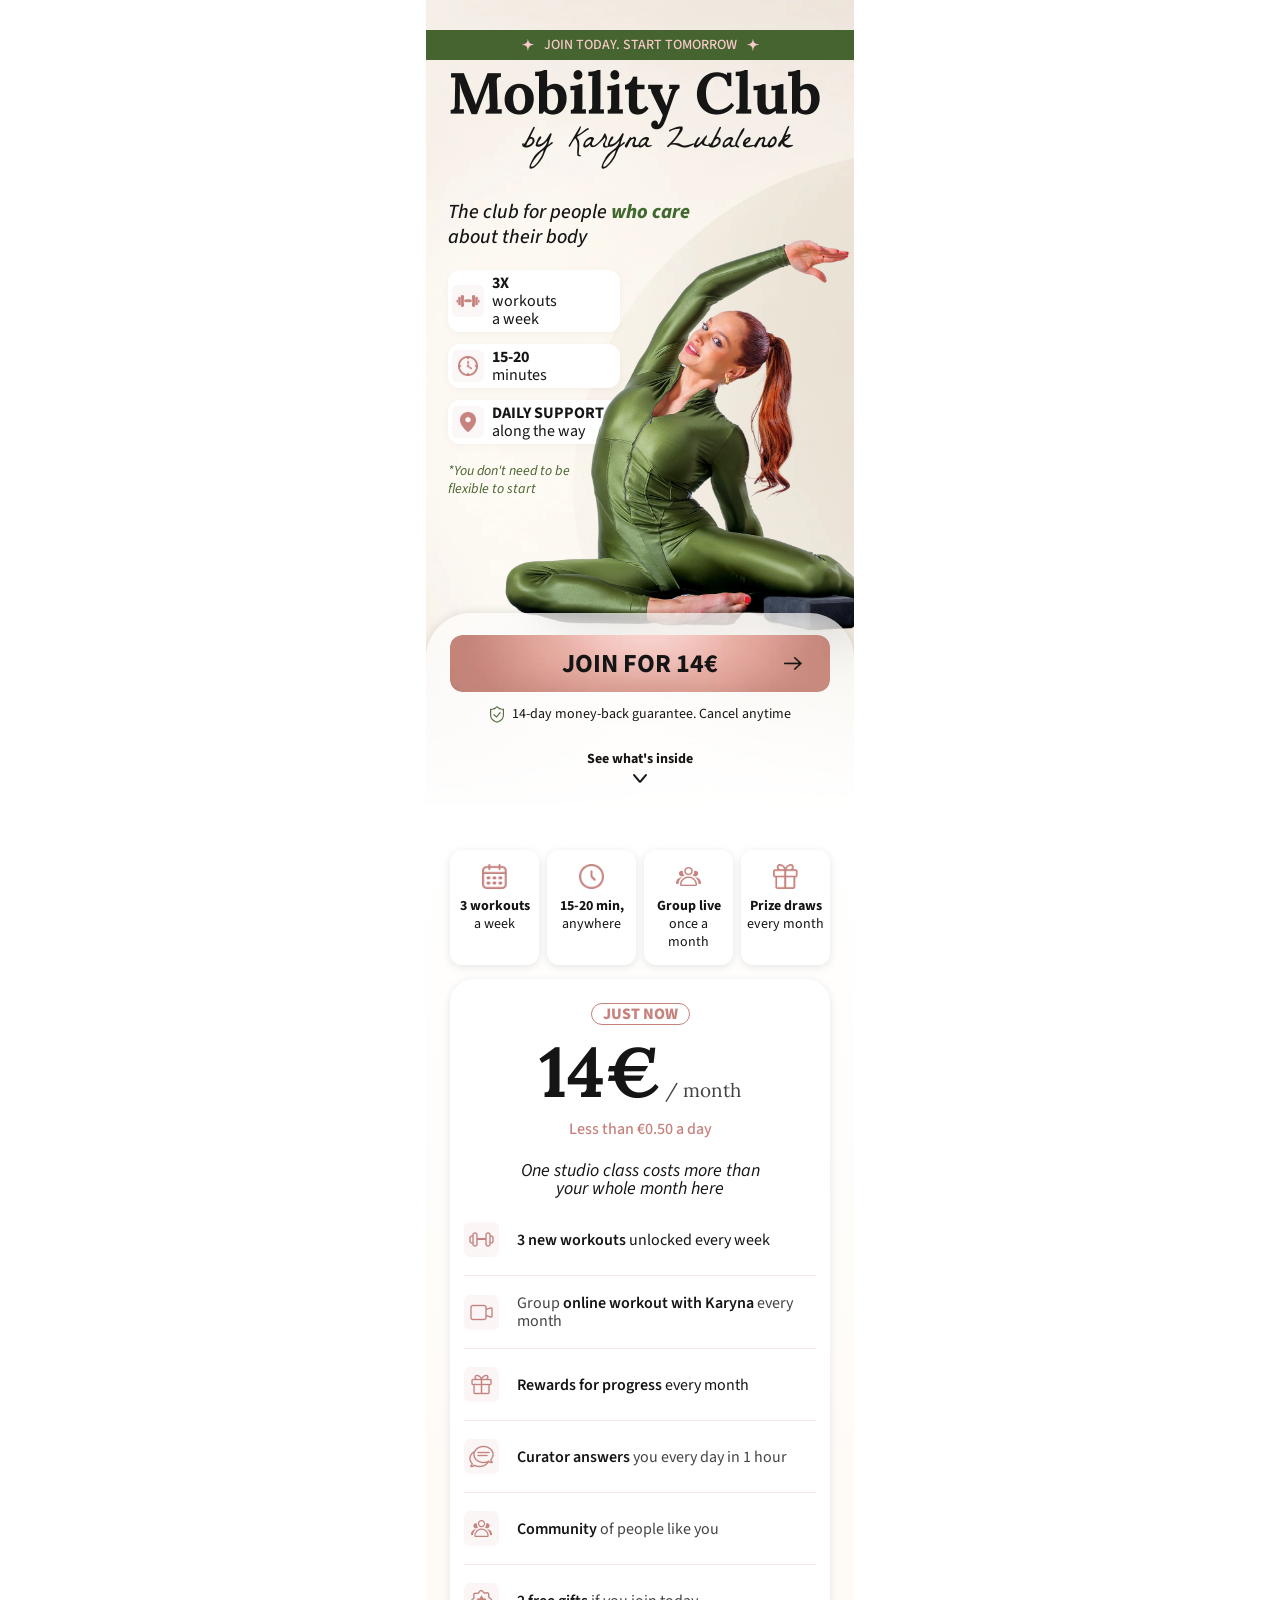
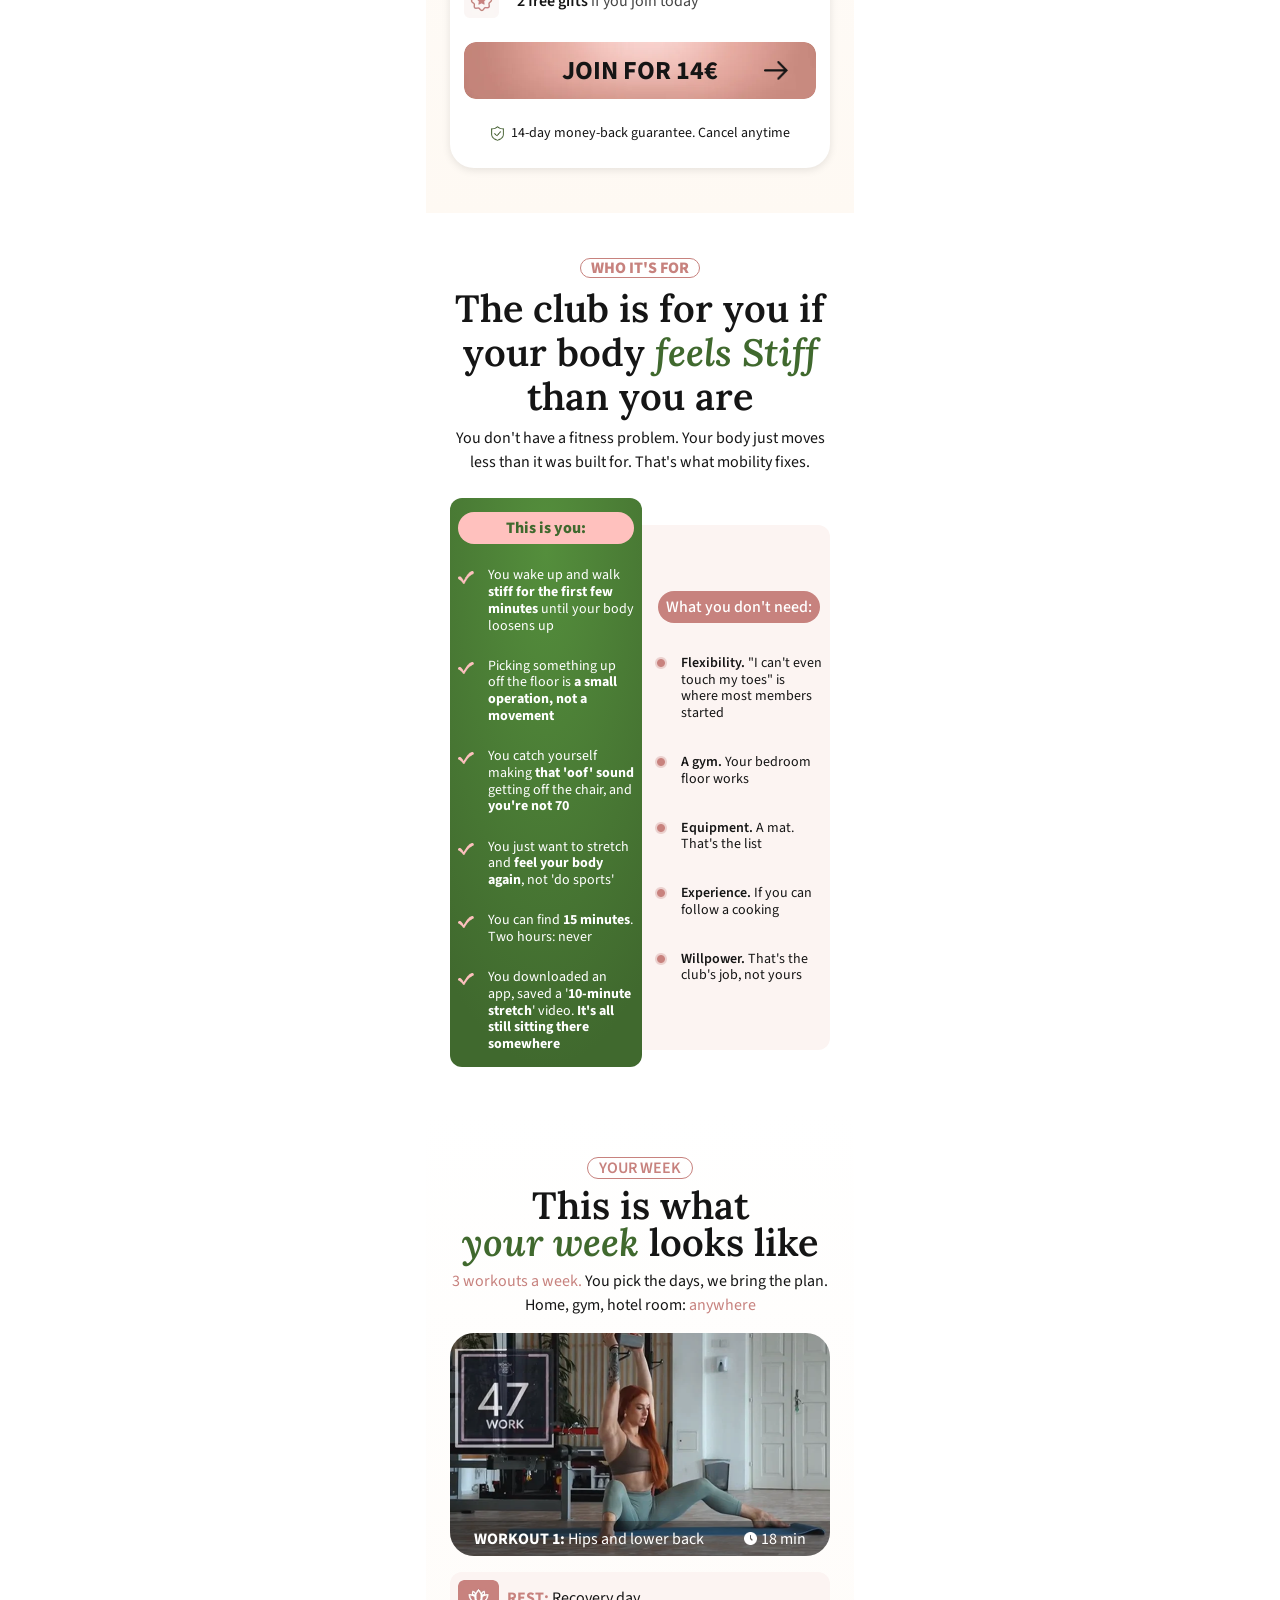
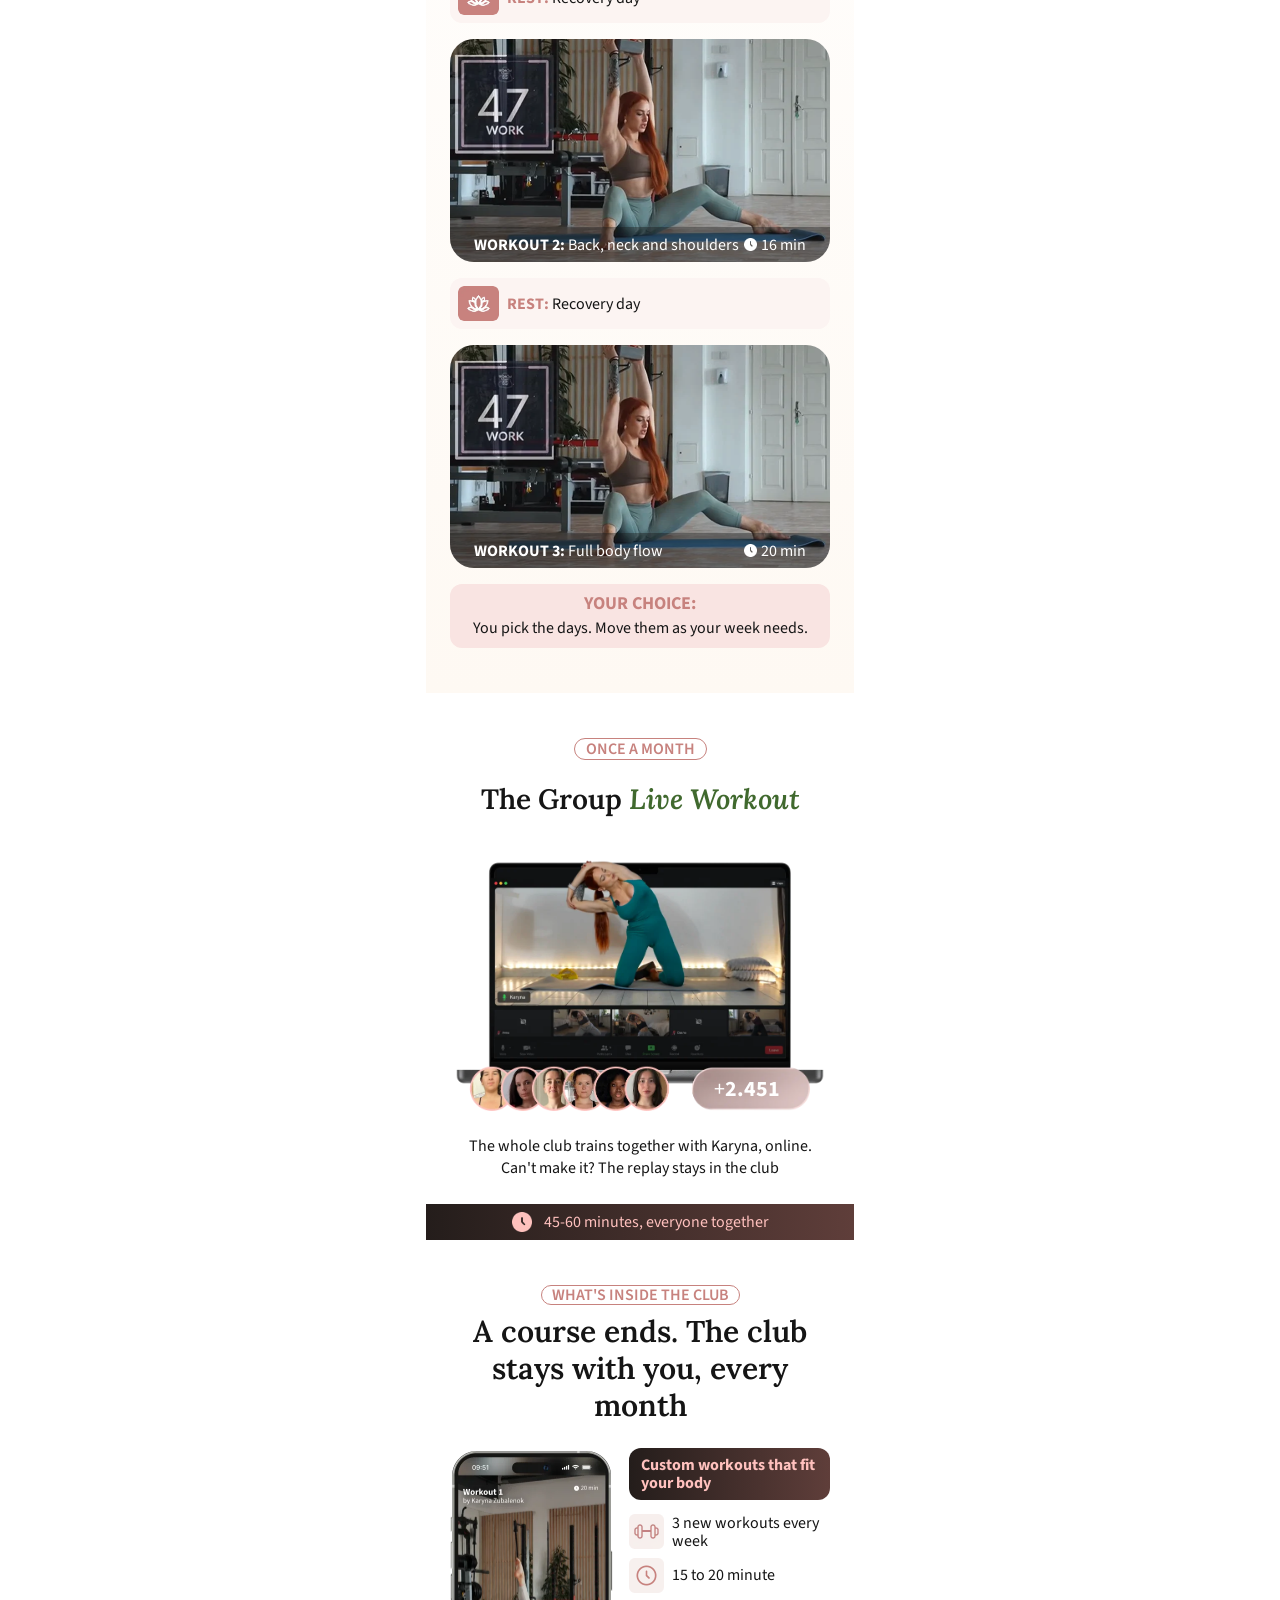
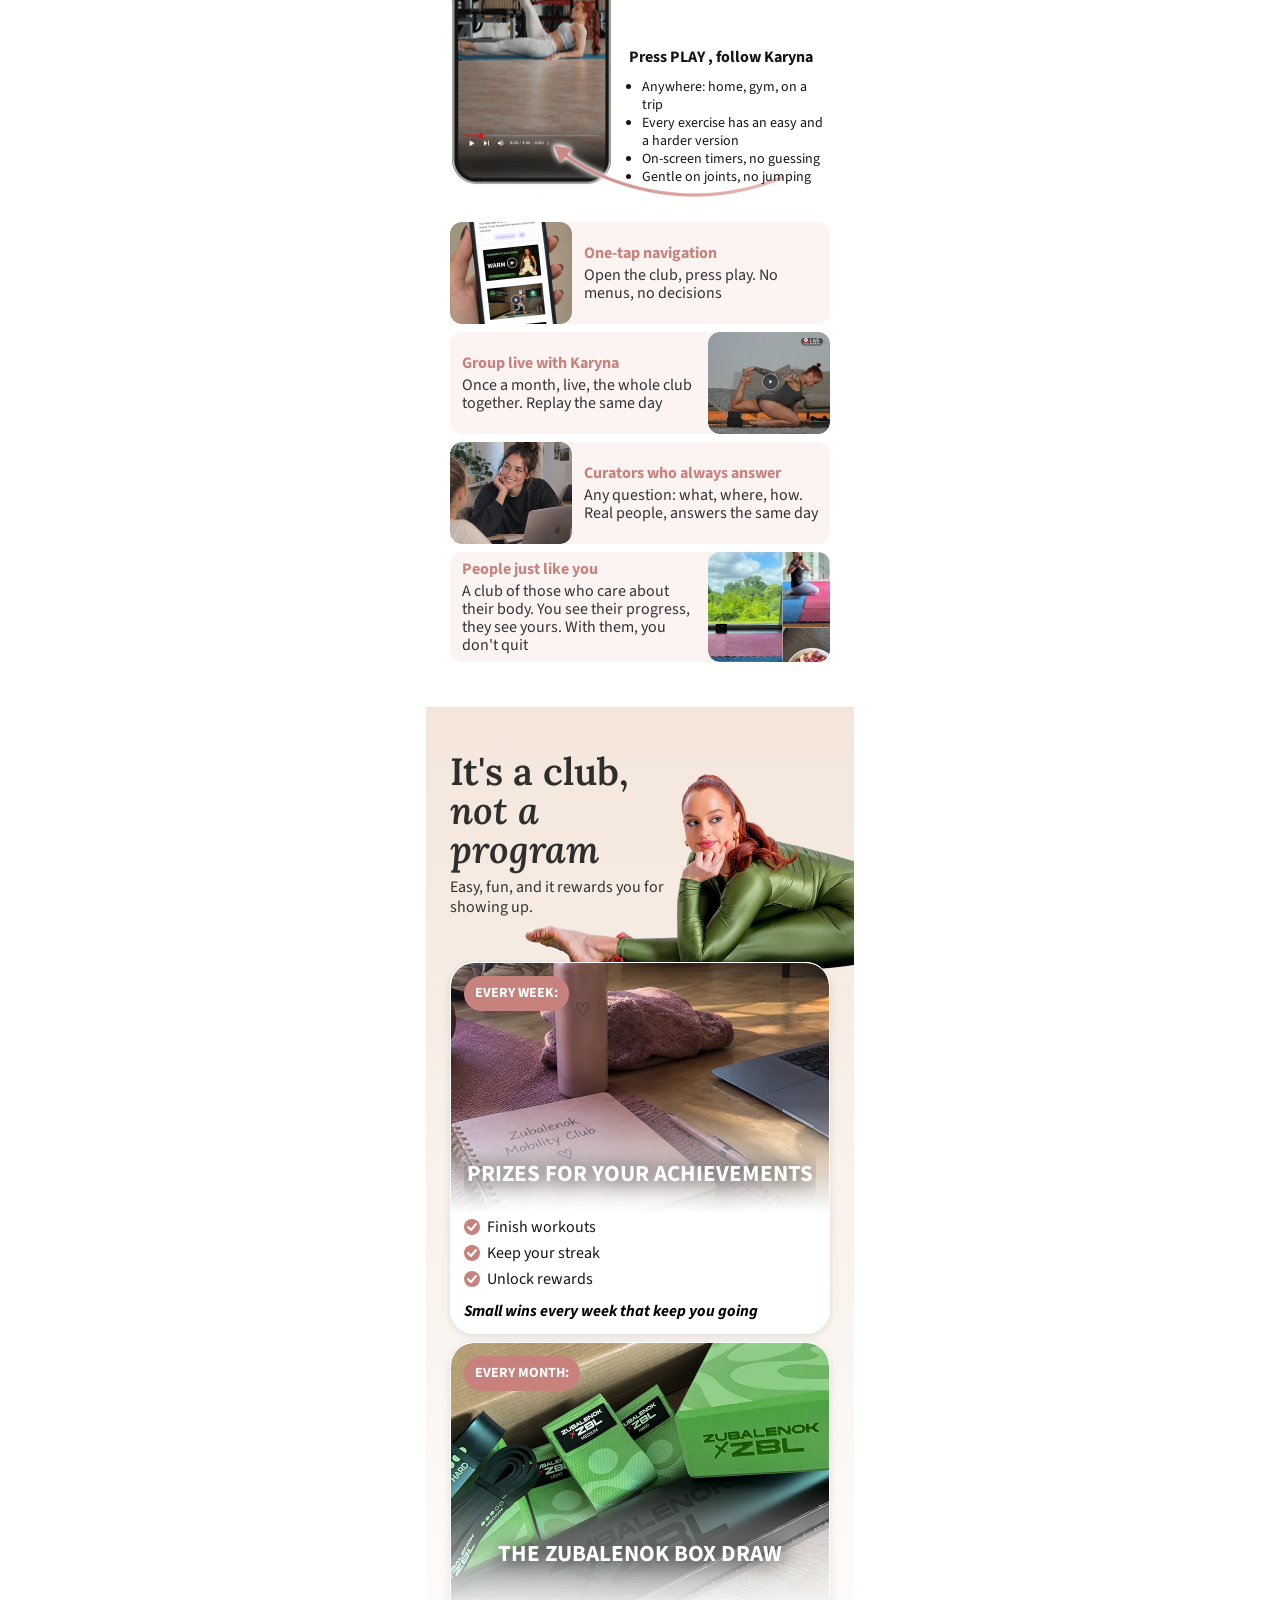
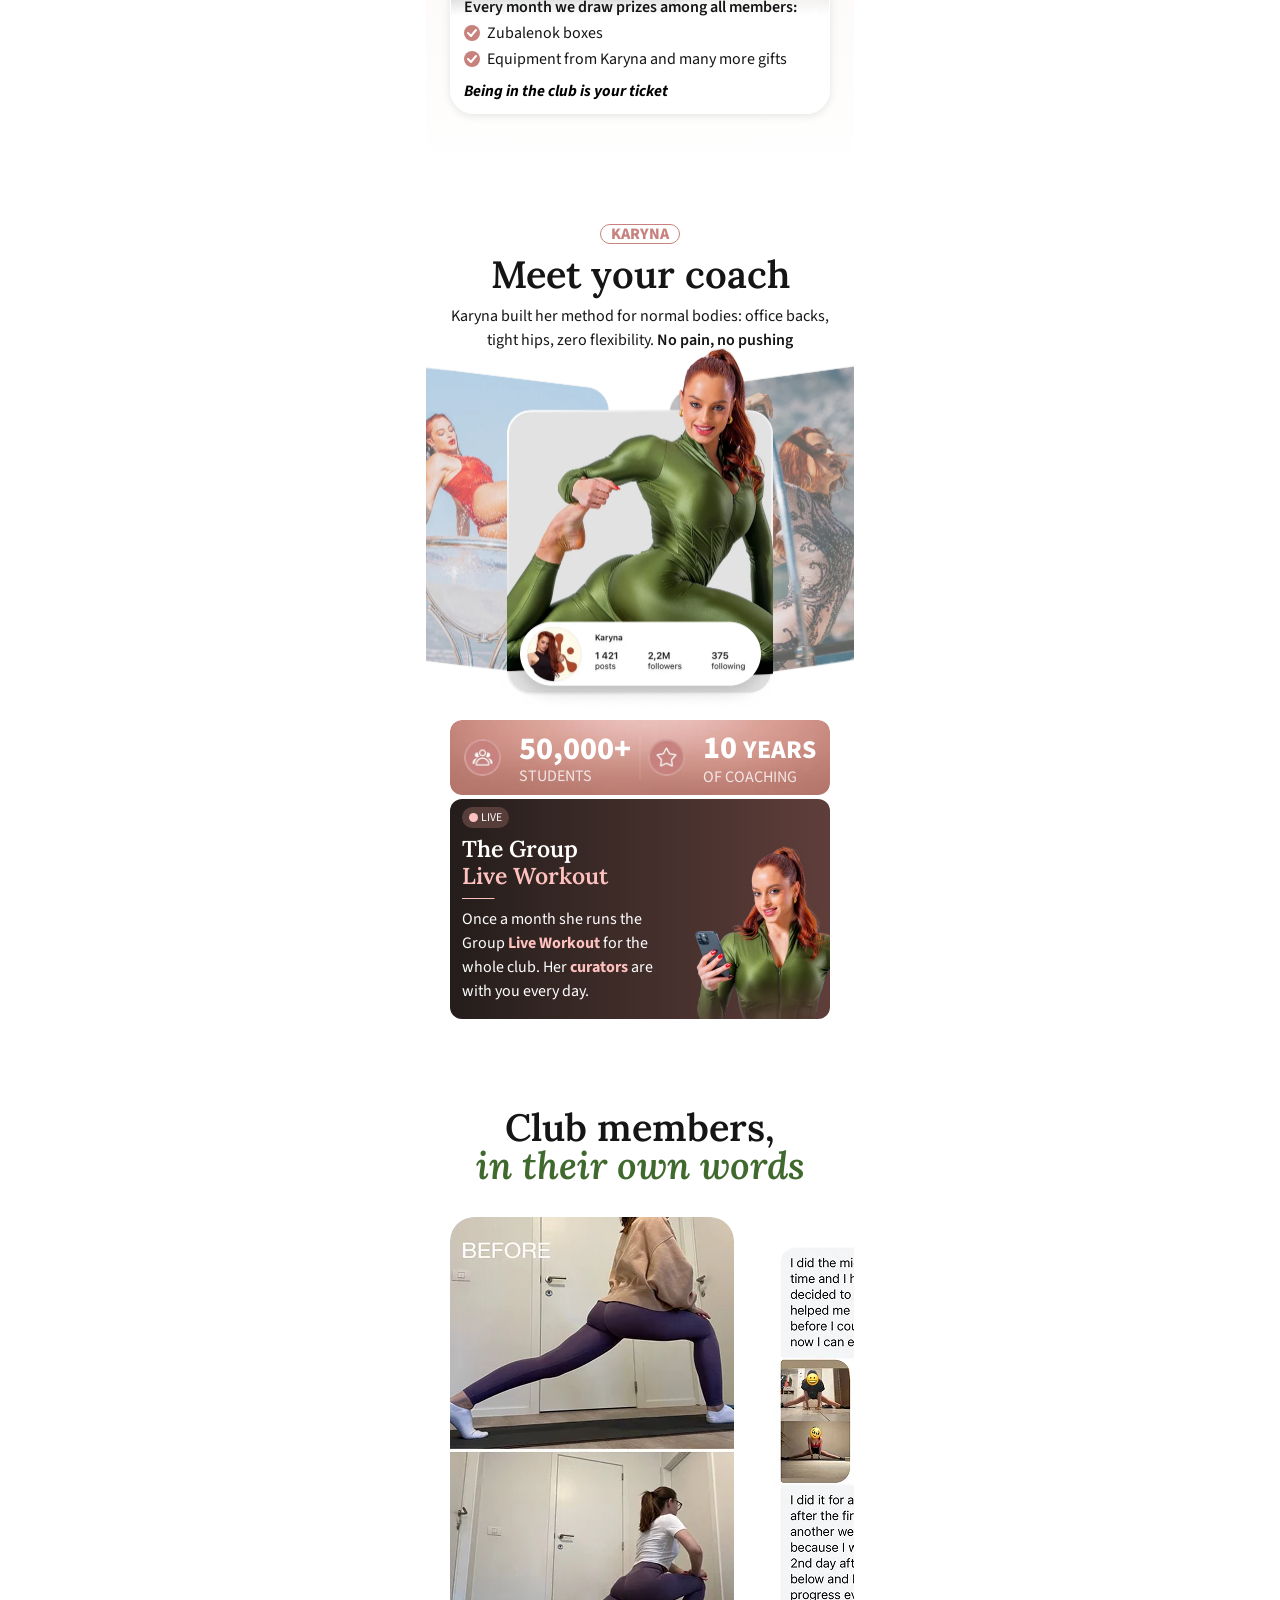
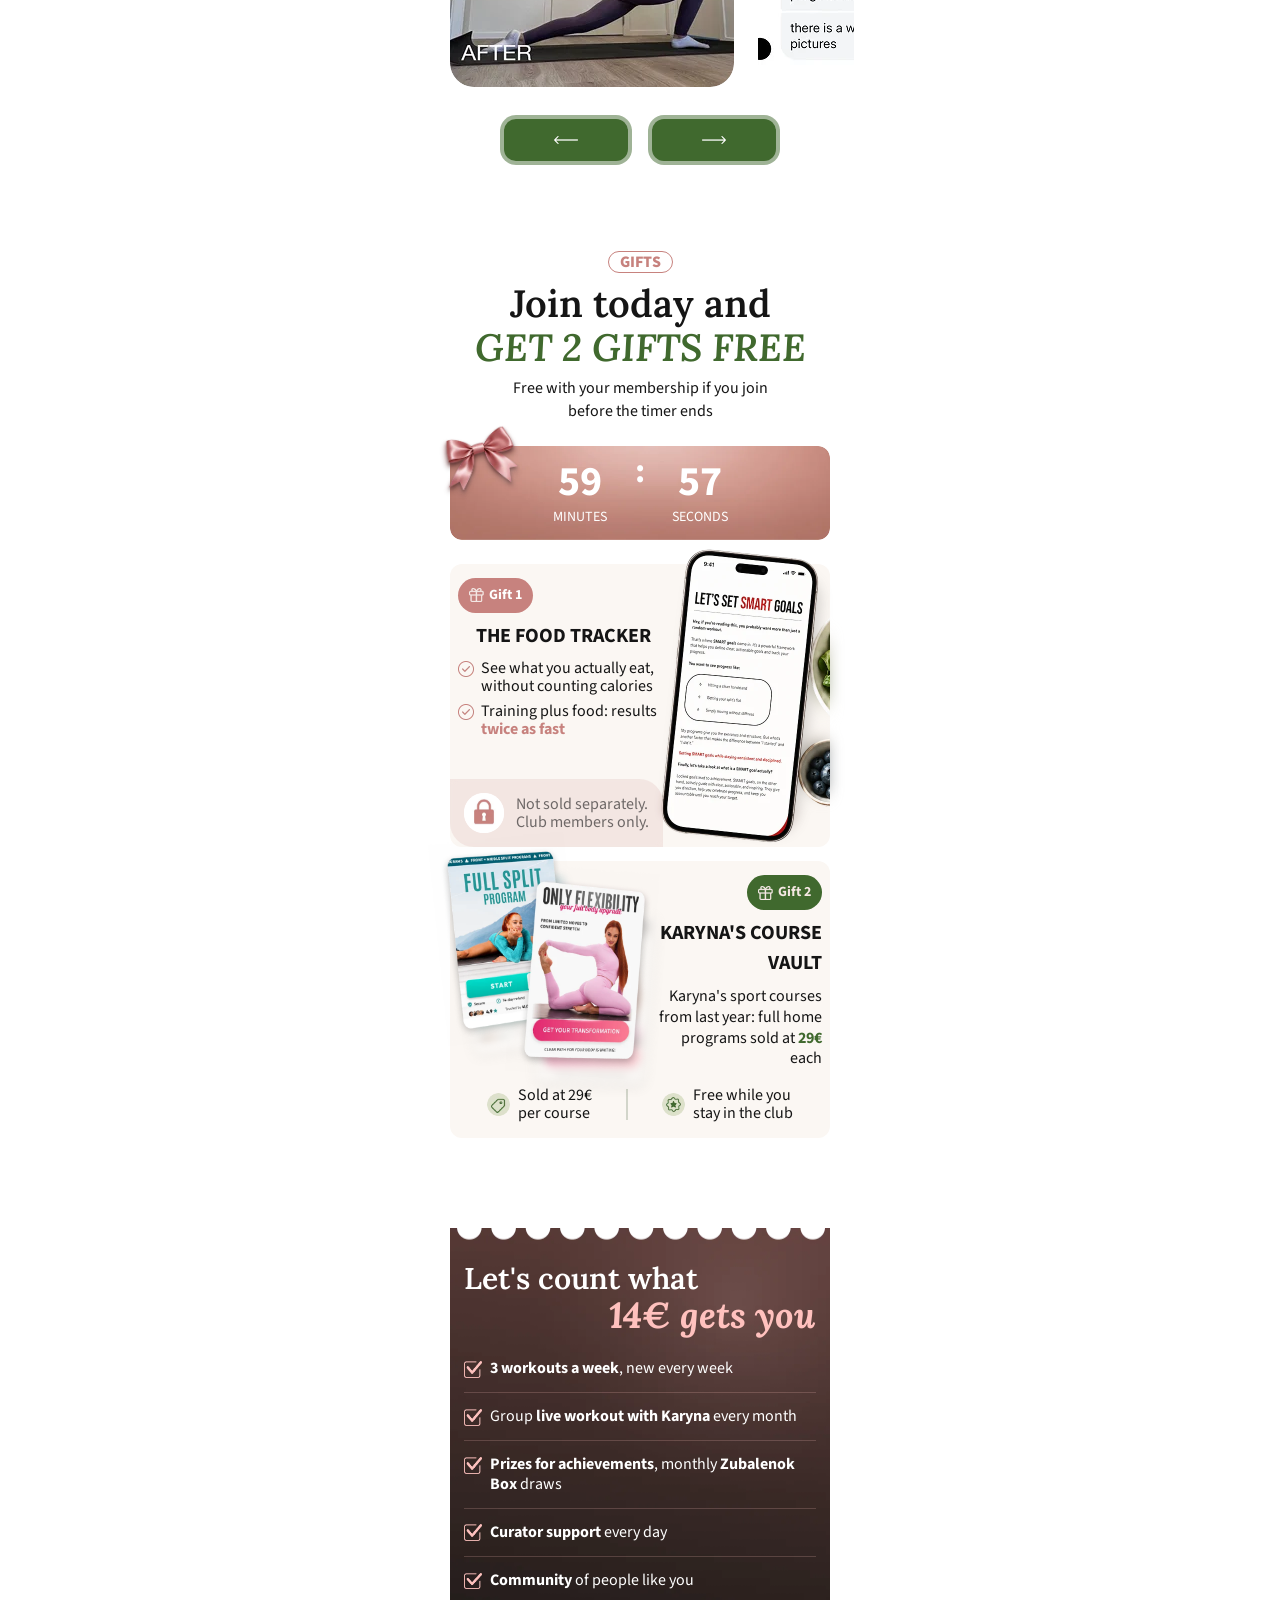
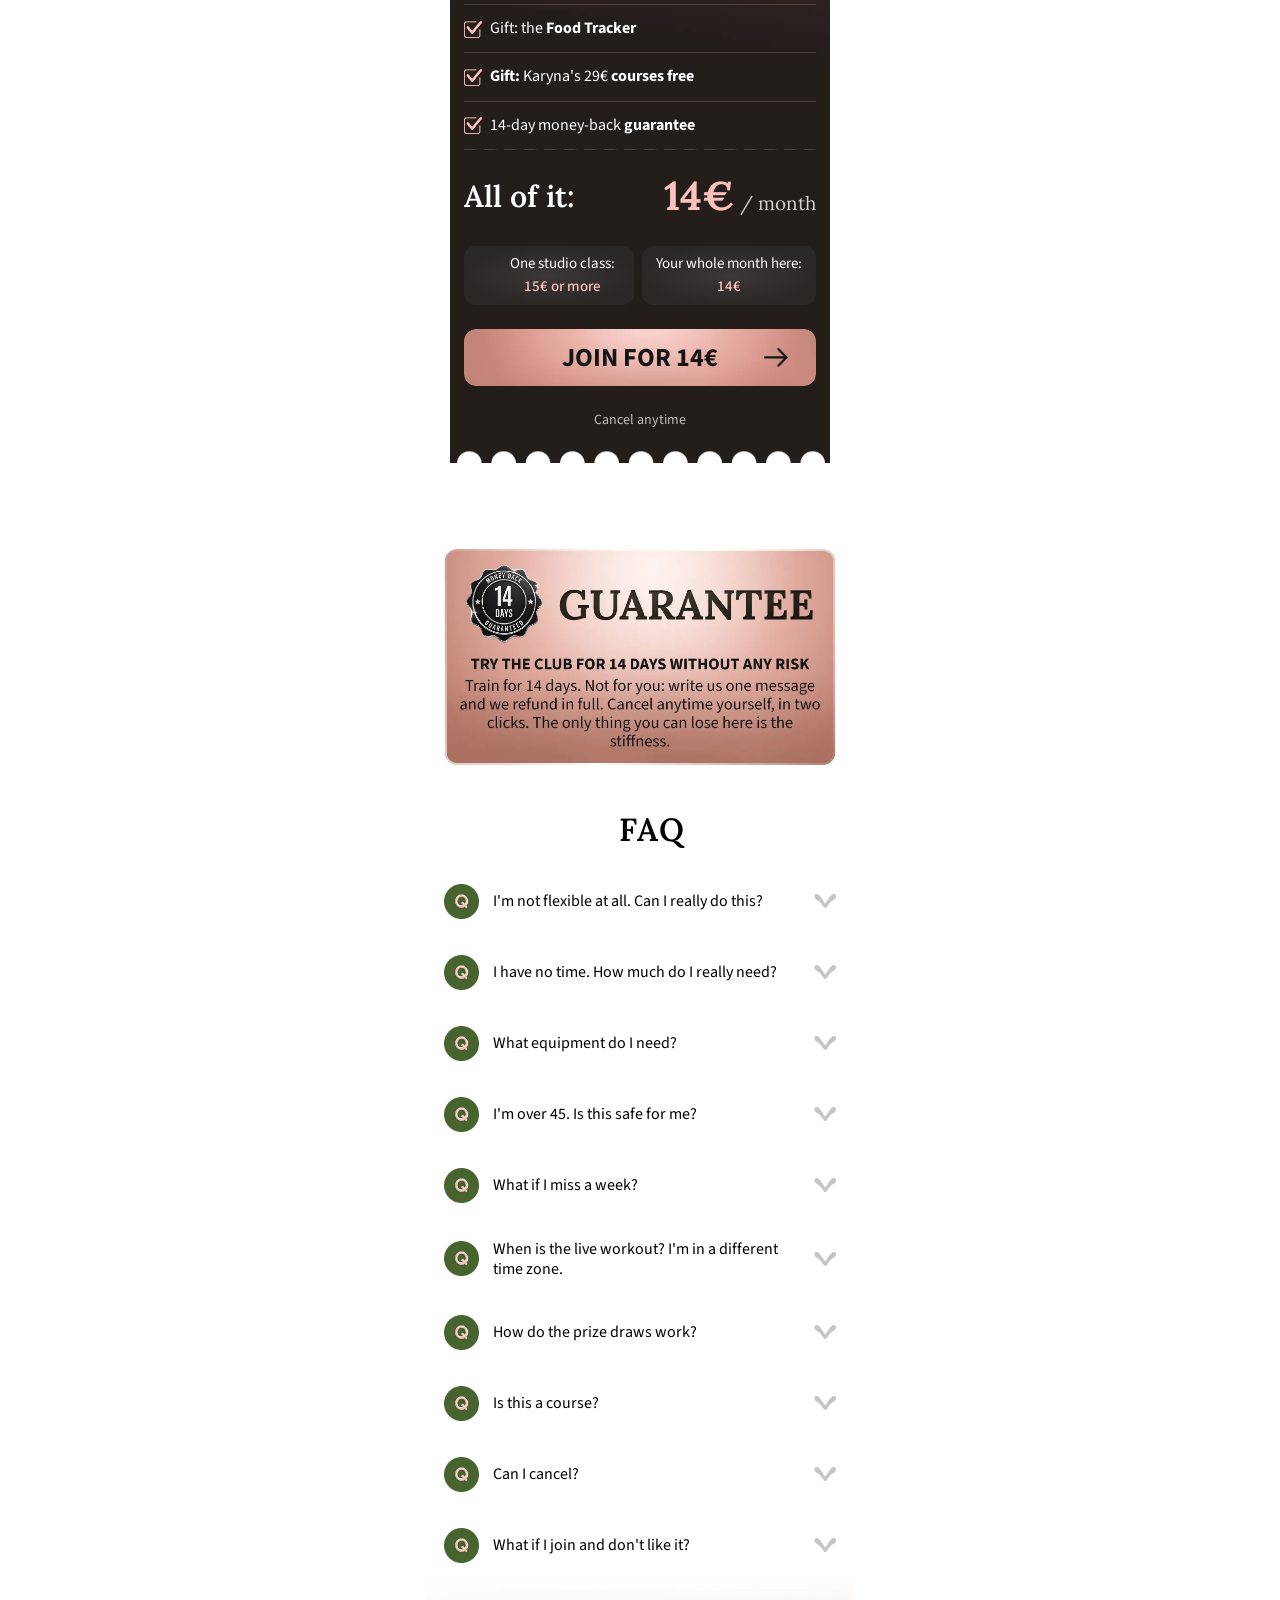
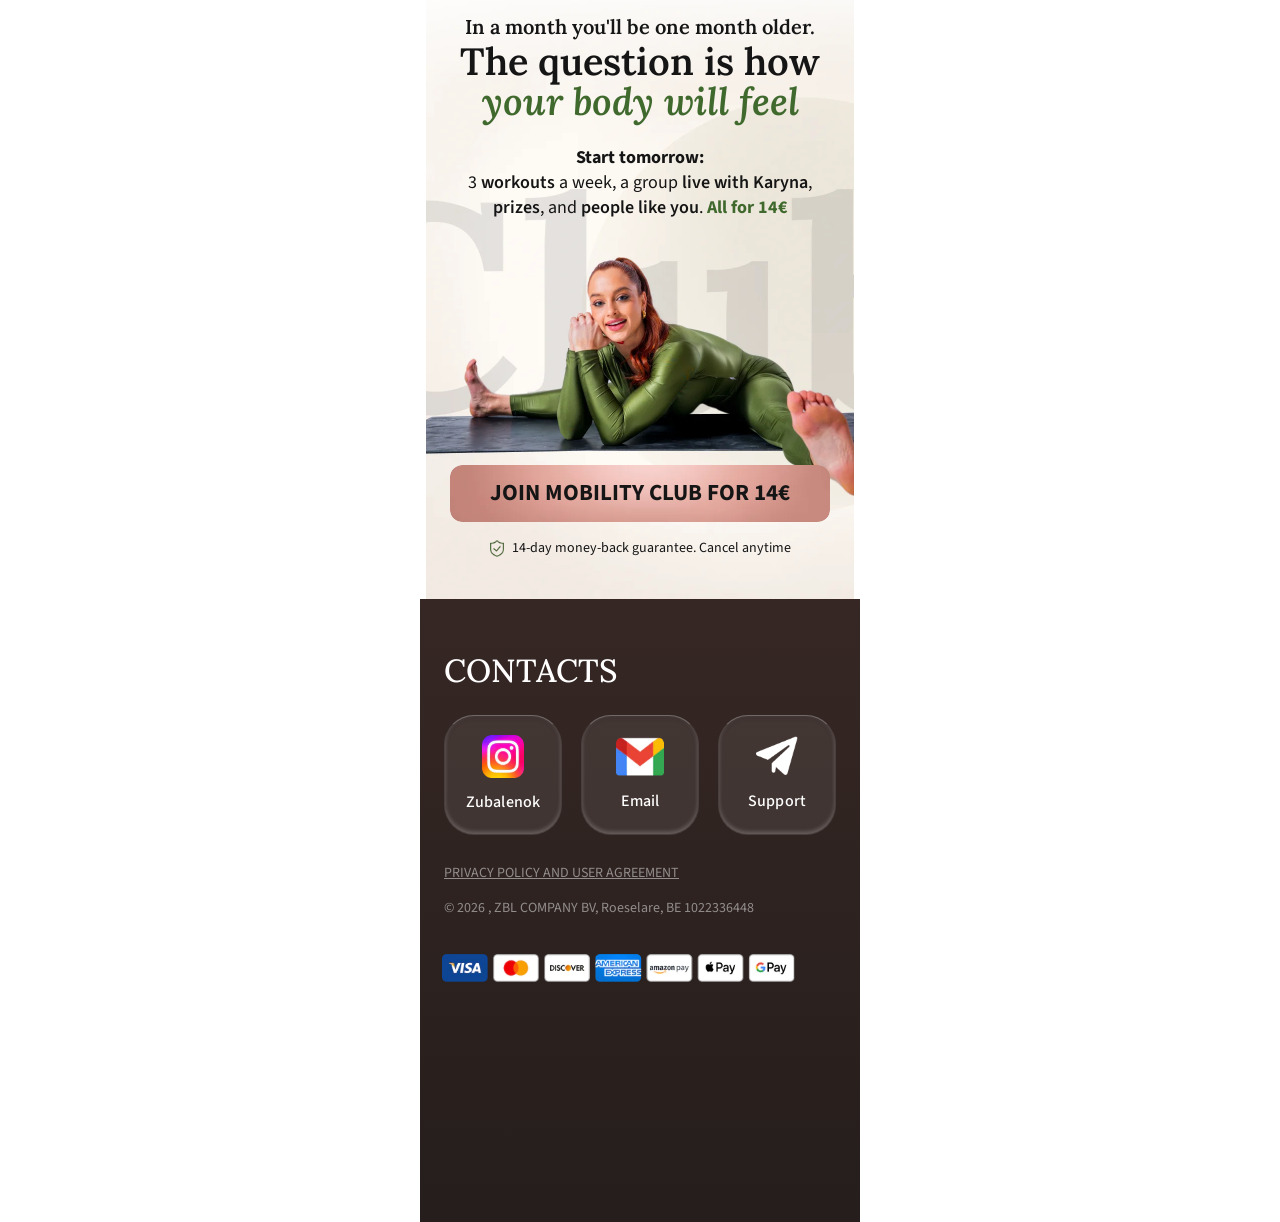
==== commit d39ec757: "fdfd" ====
--- a/index.html
+++ b/index.html
@@ -1125,33 +1125,17 @@
     
    <div class="s7__container">
 
-    <div class="s7__item">
-        <div class="s7__question">
-          <div class="s7__q-icon"><img src="./images-3/q.webp" alt="Q"></div>
-          <span class="s7__q-text">How do I get the bonus kit?</span>
-          <div class="s7__arrow"><img src="./images-3/img52.webp" alt="arrow"></div>
-        </div>
-        <div class="s7__answer">
-          <div class="s7__answer-inner">
-            <div class="s7__answer-bubble">
-              Access to the course, InHome Power and all bonus tools arrives in one email right after payment. The kit stays with you for the full 12 months
-            </div>
-            <img src="./images-3/img6.webp" alt="Karyna" class="s7__avatar">
-          </div>
-        </div>
-      </div>
-
       <!-- Питання 1 -->
       <div class="s7__item">
         <div class="s7__question">
           <div class="s7__q-icon"><img src="./images-3/q.webp" alt="Q"></div>
-          <span class="s7__q-text">Is this really one payment?</span>
+          <span class="s7__q-text">I'm not flexible at all. Can I really do this?</span>
           <div class="s7__arrow"><img src="./images-3/img52.webp" alt="arrow"></div>
         </div>
         <div class="s7__answer">
           <div class="s7__answer-inner">
             <div class="s7__answer-bubble">
-              Yes. You pay 29€ once and get 12 months of full access. No subscription, nothing renews, nothing to cancel
+              Yes. The club is built for beginners: every exercise has an easy version. You don't need to be flexible to start. You start to become flexible.
             </div>
             <img src="./images-3/img6.webp" alt="Karyna" class="s7__avatar">
           </div>
@@ -1162,13 +1146,13 @@
       <div class="s7__item">
         <div class="s7__question">
           <div class="s7__q-icon"><img src="./images-3/q.webp" alt="Q"></div>
-          <span class="s7__q-text">Will I be charged again after I pay?</span>
+          <span class="s7__q-text">I have no time. How much do I really need?</span>
           <div class="s7__arrow"><img src="./images-3/img52.webp" alt="arrow"></div>
         </div>
         <div class="s7__answer">
           <div class="s7__answer-inner">
             <div class="s7__answer-bubble">
-              No. This is a one-time payment. You will never be charged automatically
+              15 to 20 minutes, 3 times a week, at home.
             </div>
             <img src="./images-3/img6.webp" alt="Karyna" class="s7__avatar">
           </div>
@@ -1179,13 +1163,13 @@
       <div class="s7__item">
         <div class="s7__question">
           <div class="s7__q-icon"><img src="./images-3/q.webp" alt="Q"></div>
-          <span class="s7__q-text">What should I do if I miss a day?</span>
+          <span class="s7__q-text">What equipment do I need?</span>
           <div class="s7__arrow"><img src="./images-3/img52.webp" alt="arrow"></div>
         </div>
         <div class="s7__answer">
           <div class="s7__answer-inner">
             <div class="s7__answer-bubble">
-              Nothing bad happens. All lessons stay open for your full 12 months, continue at your own pace
+              A mat. That's it.
             </div>
             <img src="./images-3/img6.webp" alt="Karyna" class="s7__avatar">
           </div>
@@ -1196,13 +1180,13 @@
       <div class="s7__item">
         <div class="s7__question">
           <div class="s7__q-icon"><img src="./images-3/q.webp" alt="Q"></div>
-          <span class="s7__q-text">Do I need special equipment?</span>
+          <span class="s7__q-text">I'm over 45. Is this safe for me?</span>
           <div class="s7__arrow"><img src="./images-3/img52.webp" alt="arrow"></div>
         </div>
         <div class="s7__answer">
           <div class="s7__answer-inner">
             <div class="s7__answer-bubble">
-              A mat is enough for most exercises. Some bonus videos use yoga blocks or a fitness band, and those are optional
+              Many members are 35 to 55. Low impact, no jumping, gentle on joints. Your curator helps you adjust anything.
             </div>
             <img src="./images-3/img6.webp" alt="Karyna" class="s7__avatar">
           </div>
@@ -1213,13 +1197,13 @@
       <div class="s7__item">
         <div class="s7__question">
           <div class="s7__q-icon"><img src="./images-3/q.webp" alt="Q"></div>
-          <span class="s7__q-text">I've never trained before. Is it too hard for me?</span>
+          <span class="s7__q-text">What if I miss a week?</span>
           <div class="s7__arrow"><img src="./images-3/img52.webp" alt="arrow"></div>
         </div>
         <div class="s7__answer">
           <div class="s7__answer-inner">
             <div class="s7__answer-bubble">
-              The course is built for complete beginners. Every lesson is guided step by step
+              Nothing breaks. You continue with today's workout, replays stay available, your curator helps you restart.
             </div>
             <img src="./images-3/img6.webp" alt="Karyna" class="s7__avatar">
           </div>
@@ -1230,13 +1214,13 @@
       <div class="s7__item">
         <div class="s7__question">
           <div class="s7__q-icon"><img src="./images-3/q.webp" alt="Q"></div>
-          <span class="s7__q-text">How do I get my gift (InHome Power)?</span>
+          <span class="s7__q-text">When is the live workout? I'm in a different time zone.</span>
           <div class="s7__arrow"><img src="./images-3/img52.webp" alt="arrow"></div>
         </div>
         <div class="s7__answer">
           <div class="s7__answer-inner">
             <div class="s7__answer-bubble">
-              Access to both courses arrives in one email right after payment
+              Once a month, announced in advance. The full replay is in the club the same day.
             </div>
             <img src="./images-3/img6.webp" alt="Karyna" class="s7__avatar">
           </div>
@@ -1247,13 +1231,13 @@
       <div class="s7__item">
         <div class="s7__question">
           <div class="s7__q-icon"><img src="./images-3/q.webp" alt="Q"></div>
-          <span class="s7__q-text">Can I use the course on my tablet, PC or TV?</span>
+          <span class="s7__q-text">How do the prize draws work?</span>
           <div class="s7__arrow"><img src="./images-3/img52.webp" alt="arrow"></div>
         </div>
         <div class="s7__answer">
           <div class="s7__answer-inner">
             <div class="s7__answer-bubble">
-              Yes, on any device through the link in your email. For TV: Smart TV browser, screen mirroring or HDMI
+              Every month, among all members: Zubalenok boxes, equipment from Karyna and more. Winners are announced in the club.
             </div>
             <img src="./images-3/img6.webp" alt="Karyna" class="s7__avatar">
           </div>
@@ -1264,13 +1248,13 @@
       <div class="s7__item">
         <div class="s7__question">
           <div class="s7__q-icon"><img src="./images-3/q.webp" alt="Q"></div>
-          <span class="s7__q-text">How often can I repeat the course?</span>
+          <span class="s7__q-text">Is this a course?</span>
           <div class="s7__arrow"><img src="./images-3/img52.webp" alt="arrow"></div>
         </div>
         <div class="s7__answer">
           <div class="s7__answer-inner">
             <div class="s7__answer-bubble">
-              As many times as you want during your 12 months
+              No. A course ends. The club doesn't: new workouts every week, curators every day, a live every month.
             </div>
             <img src="./images-3/img6.webp" alt="Karyna" class="s7__avatar">
           </div>
@@ -1281,13 +1265,13 @@
       <div class="s7__item">
         <div class="s7__question">
           <div class="s7__q-icon"><img src="./images-3/q.webp" alt="Q"></div>
-          <span class="s7__q-text">Is the course suitable for pregnant women?</span>
+          <span class="s7__q-text">Can I cancel?</span>
           <div class="s7__arrow"><img src="./images-3/img52.webp" alt="arrow"></div>
         </div>
         <div class="s7__answer">
           <div class="s7__answer-inner">
             <div class="s7__answer-bubble">
-              Please consult a doctor before starting. Many exercises are gentle, but make sure they're suitable for you
+              Yes, anytime, in two clicks in your account. Access stays until the end of the paid period.
             </div>
             <img src="./images-3/img6.webp" alt="Karyna" class="s7__avatar">
           </div>
@@ -1298,30 +1282,13 @@
       <div class="s7__item">
         <div class="s7__question">
           <div class="s7__q-icon"><img src="./images-3/q.webp" alt="Q"></div>
-          <span class="s7__q-text">What are the terms of the money-back guarantee?</span>
+          <span class="s7__q-text">What if I join and don't like it?</span>
           <div class="s7__arrow"><img src="./images-3/img52.webp" alt="arrow"></div>
         </div>
         <div class="s7__answer">
           <div class="s7__answer-inner">
             <div class="s7__answer-bubble">
-              14 days from purchase, full refund, no questions. Just message our support
-            </div>
-            <img src="./images-3/img6.webp" alt="Karyna" class="s7__avatar">
-          </div>
-        </div>
-      </div>
-
-      <!-- Питання 11 -->
-      <div class="s7__item">
-        <div class="s7__question">
-          <div class="s7__q-icon"><img src="./images-3/q.webp" alt="Q"></div>
-          <span class="s7__q-text">What happens when my 12 months end?</span>
-          <div class="s7__arrow"><img src="./images-3/img52.webp" alt="arrow"></div>
-        </div>
-        <div class="s7__answer">
-          <div class="s7__answer-inner">
-            <div class="s7__answer-bubble">
-              Access simply ends. No charges, nothing to cancel. Want to continue? Renew manually whenever you choose
+              14-day money-back guarantee: one message, full refund.
             </div>
             <img src="./images-3/img6.webp" alt="Karyna" class="s7__avatar">
           </div>
--- a/css-4/main.css
+++ b/css-4/main.css
@@ -2634,6 +2634,14 @@
   width: 100%;
 
   outline-offset: -1px;
+  padding: 0 !important;
+  text-align: center !important;
+  justify-content: center !important;
+  align-items: center !important;
+}
+
+.s29__btn .s16__btn-spacer{
+  display: none;
 }
 
 .s29__btn-text {
@@ -2642,6 +2650,7 @@
   font-size: 23px; /* Трохи менший шрифт, бо текст довгий */
   font-weight: 700;
   text-transform: uppercase;
+  white-space: nowrap;
   text-align: center;
 }
 
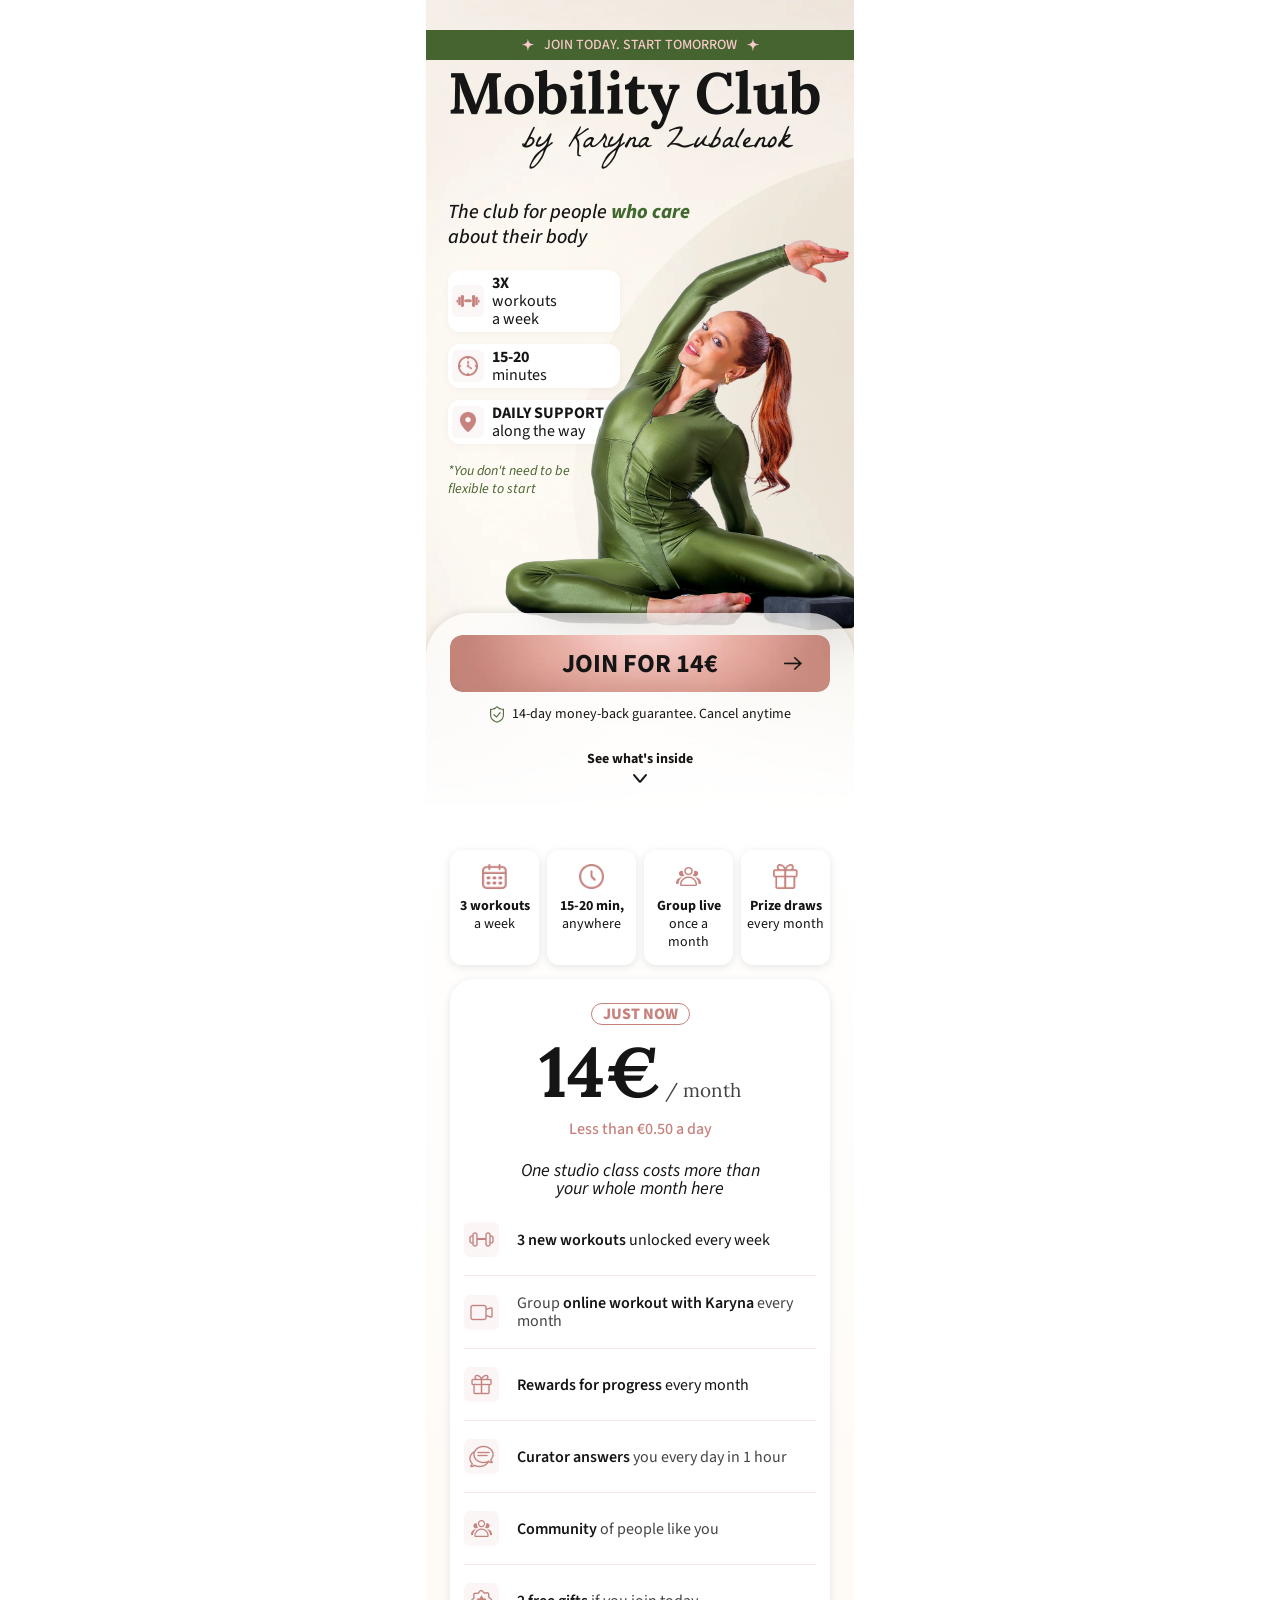
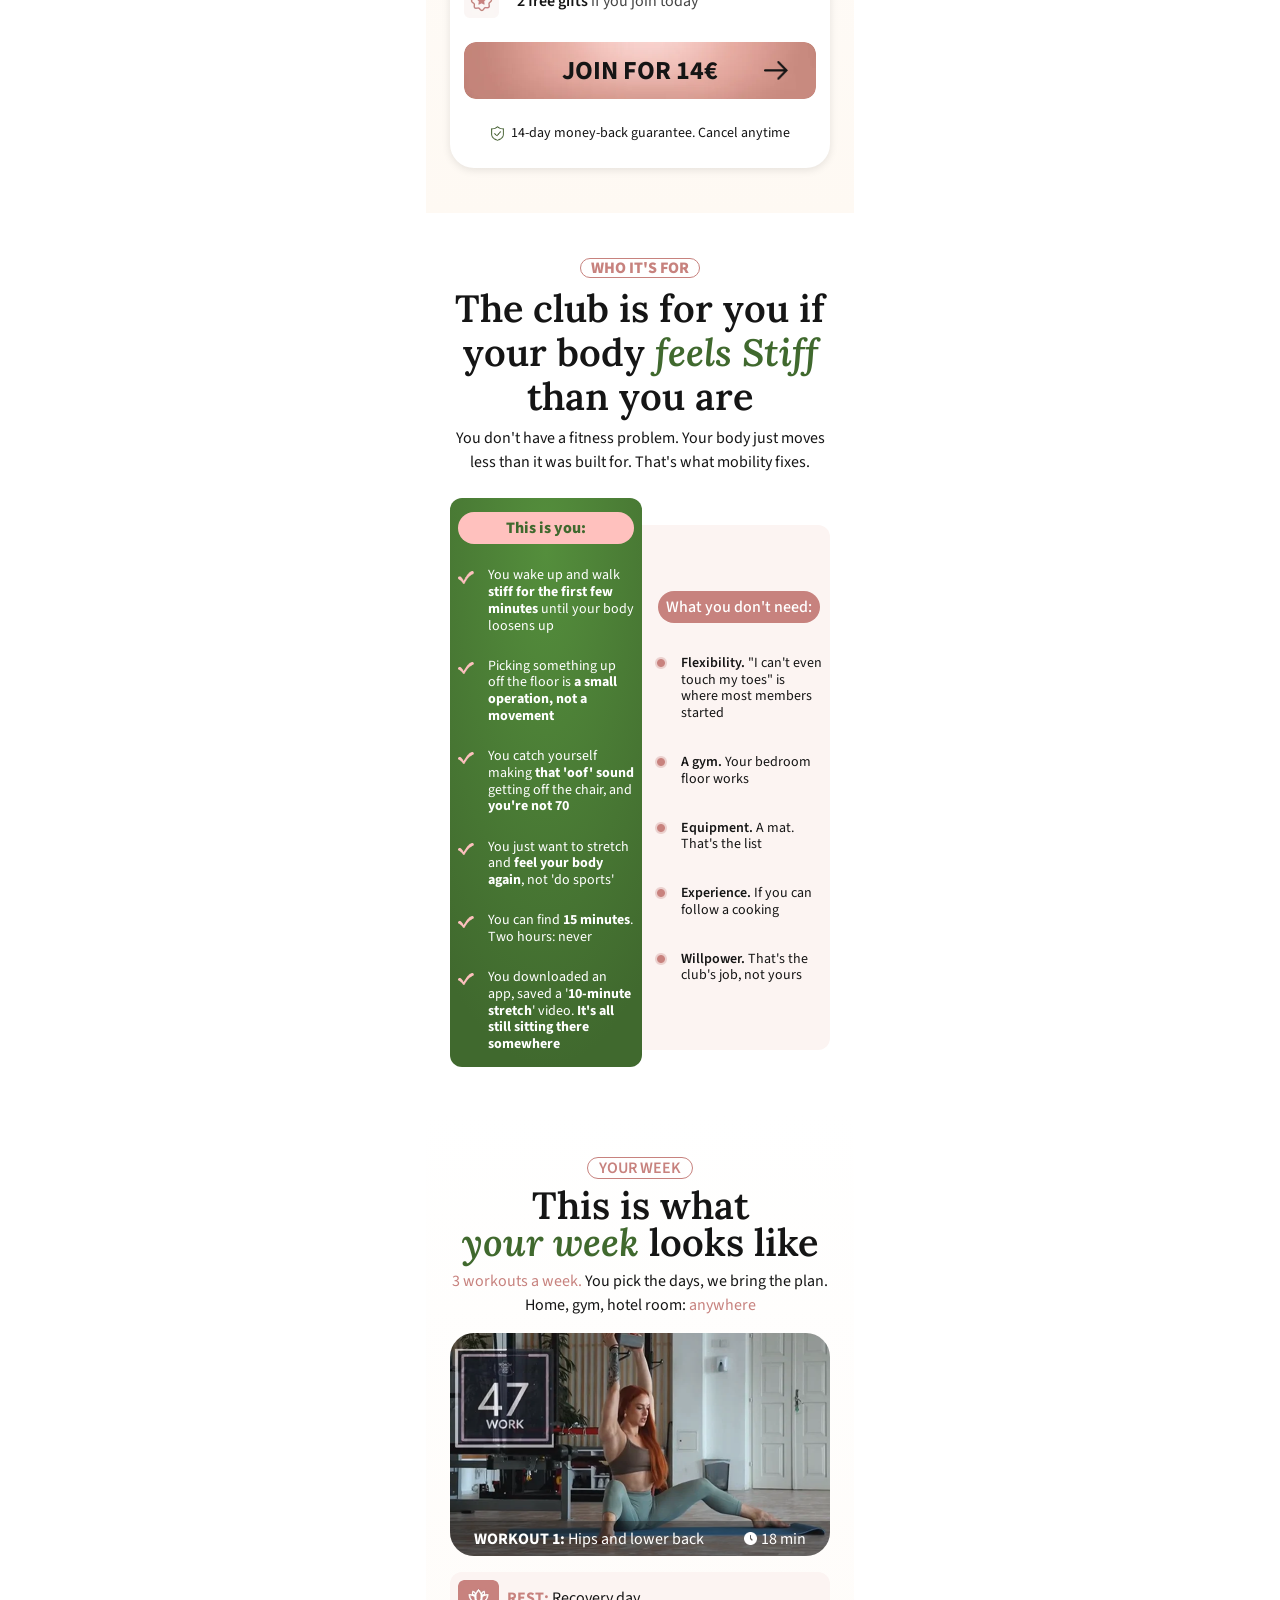
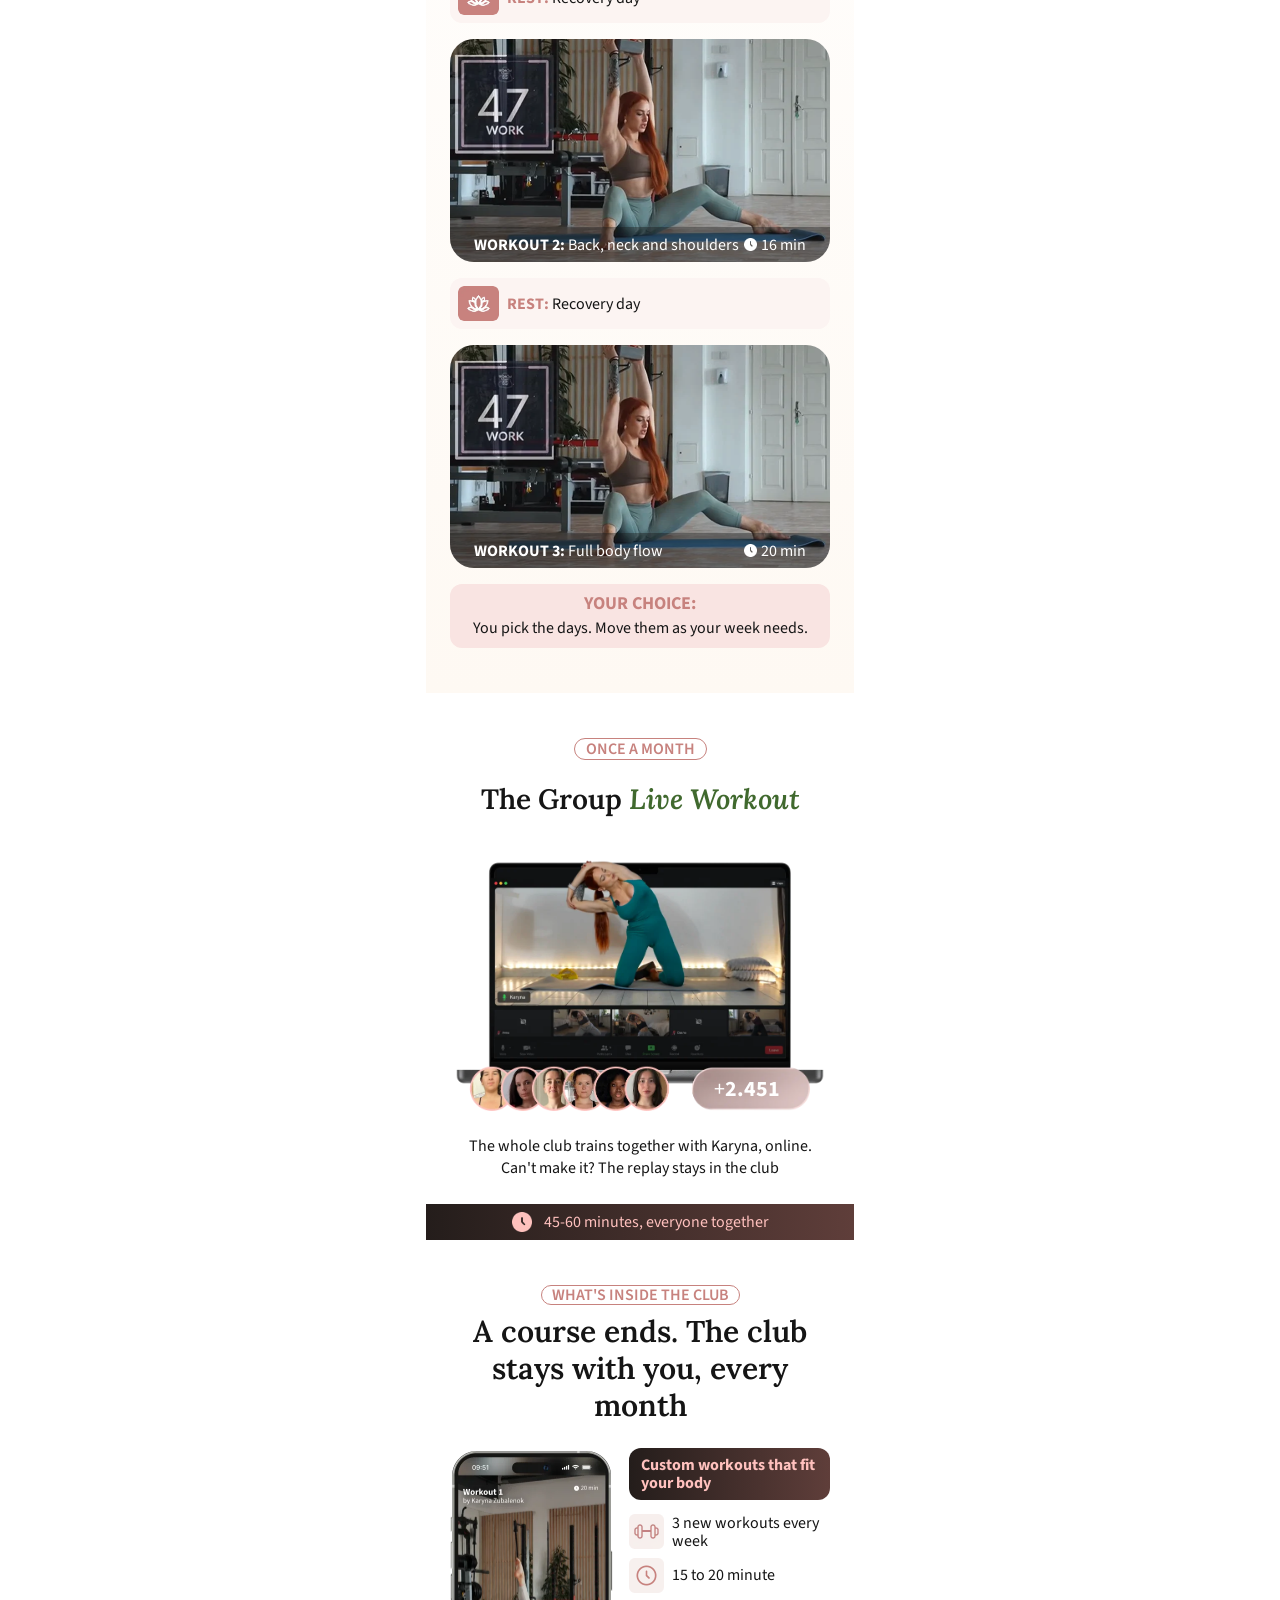
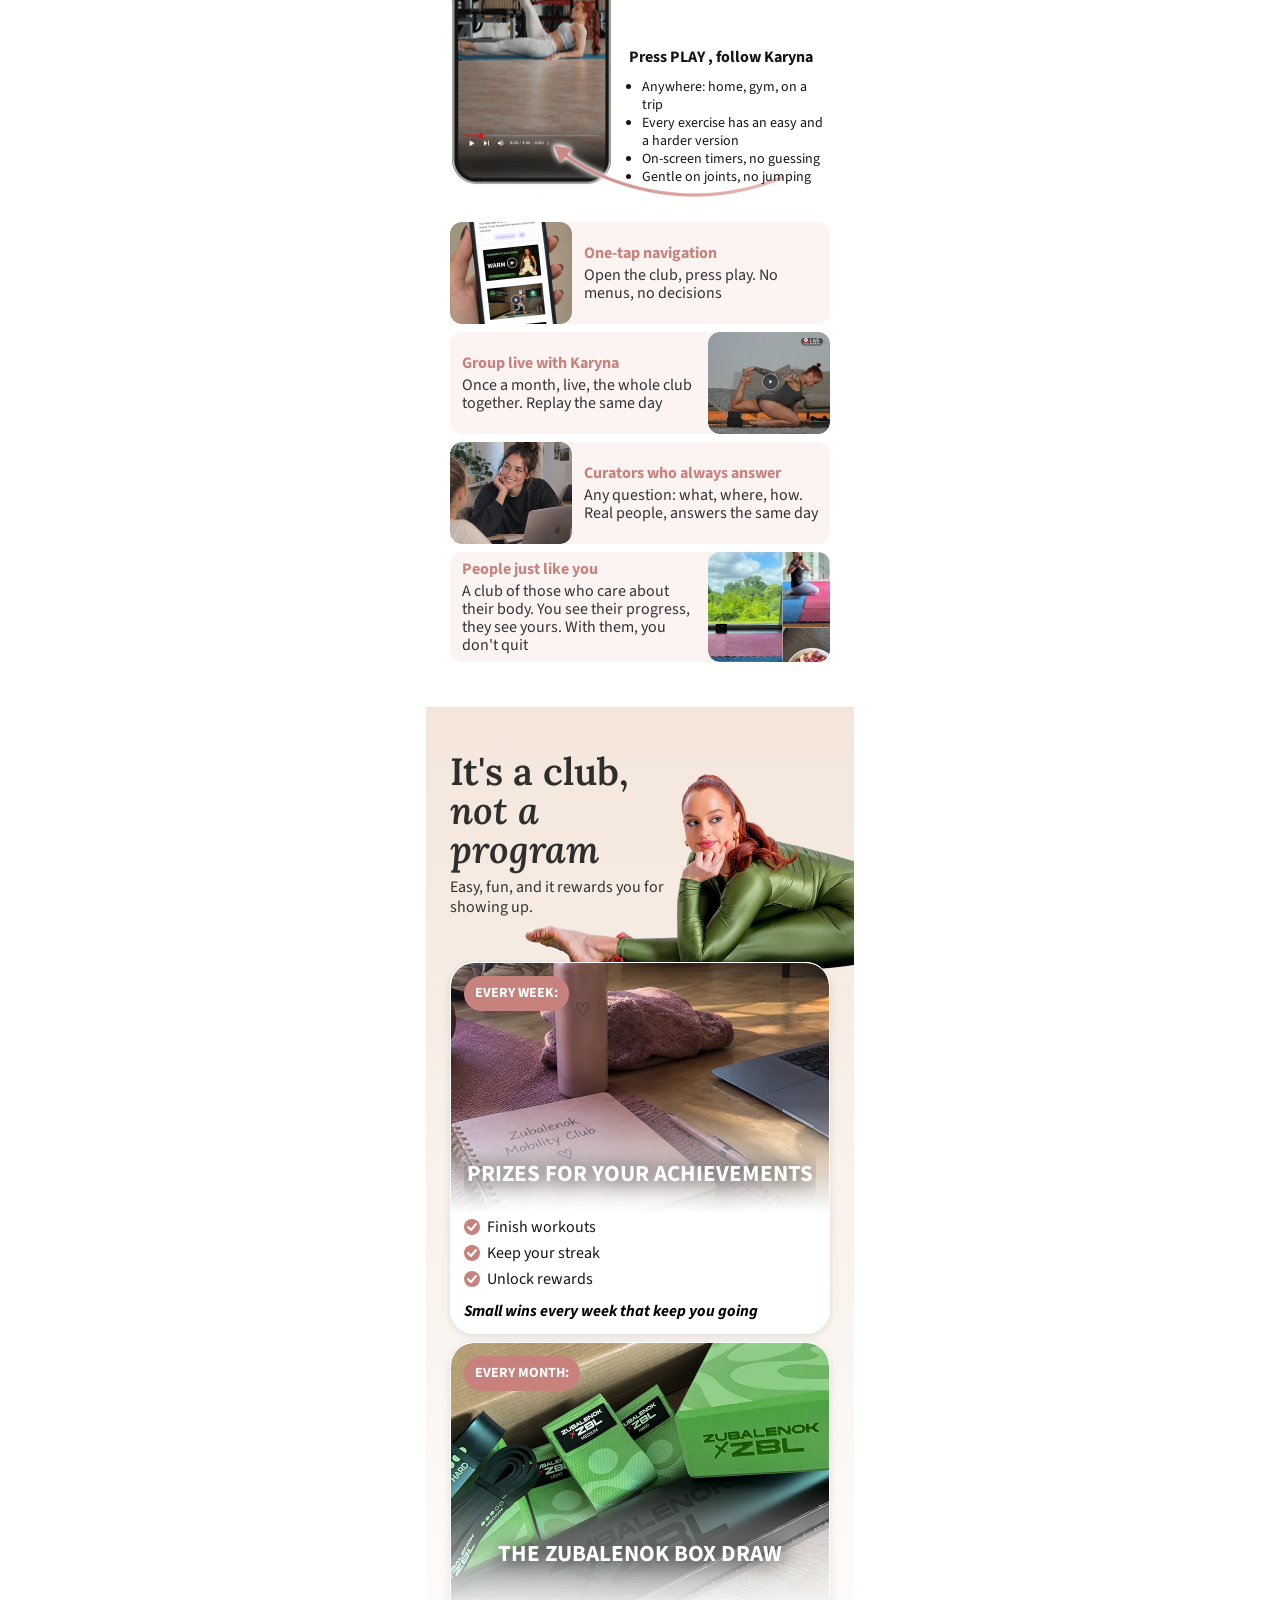
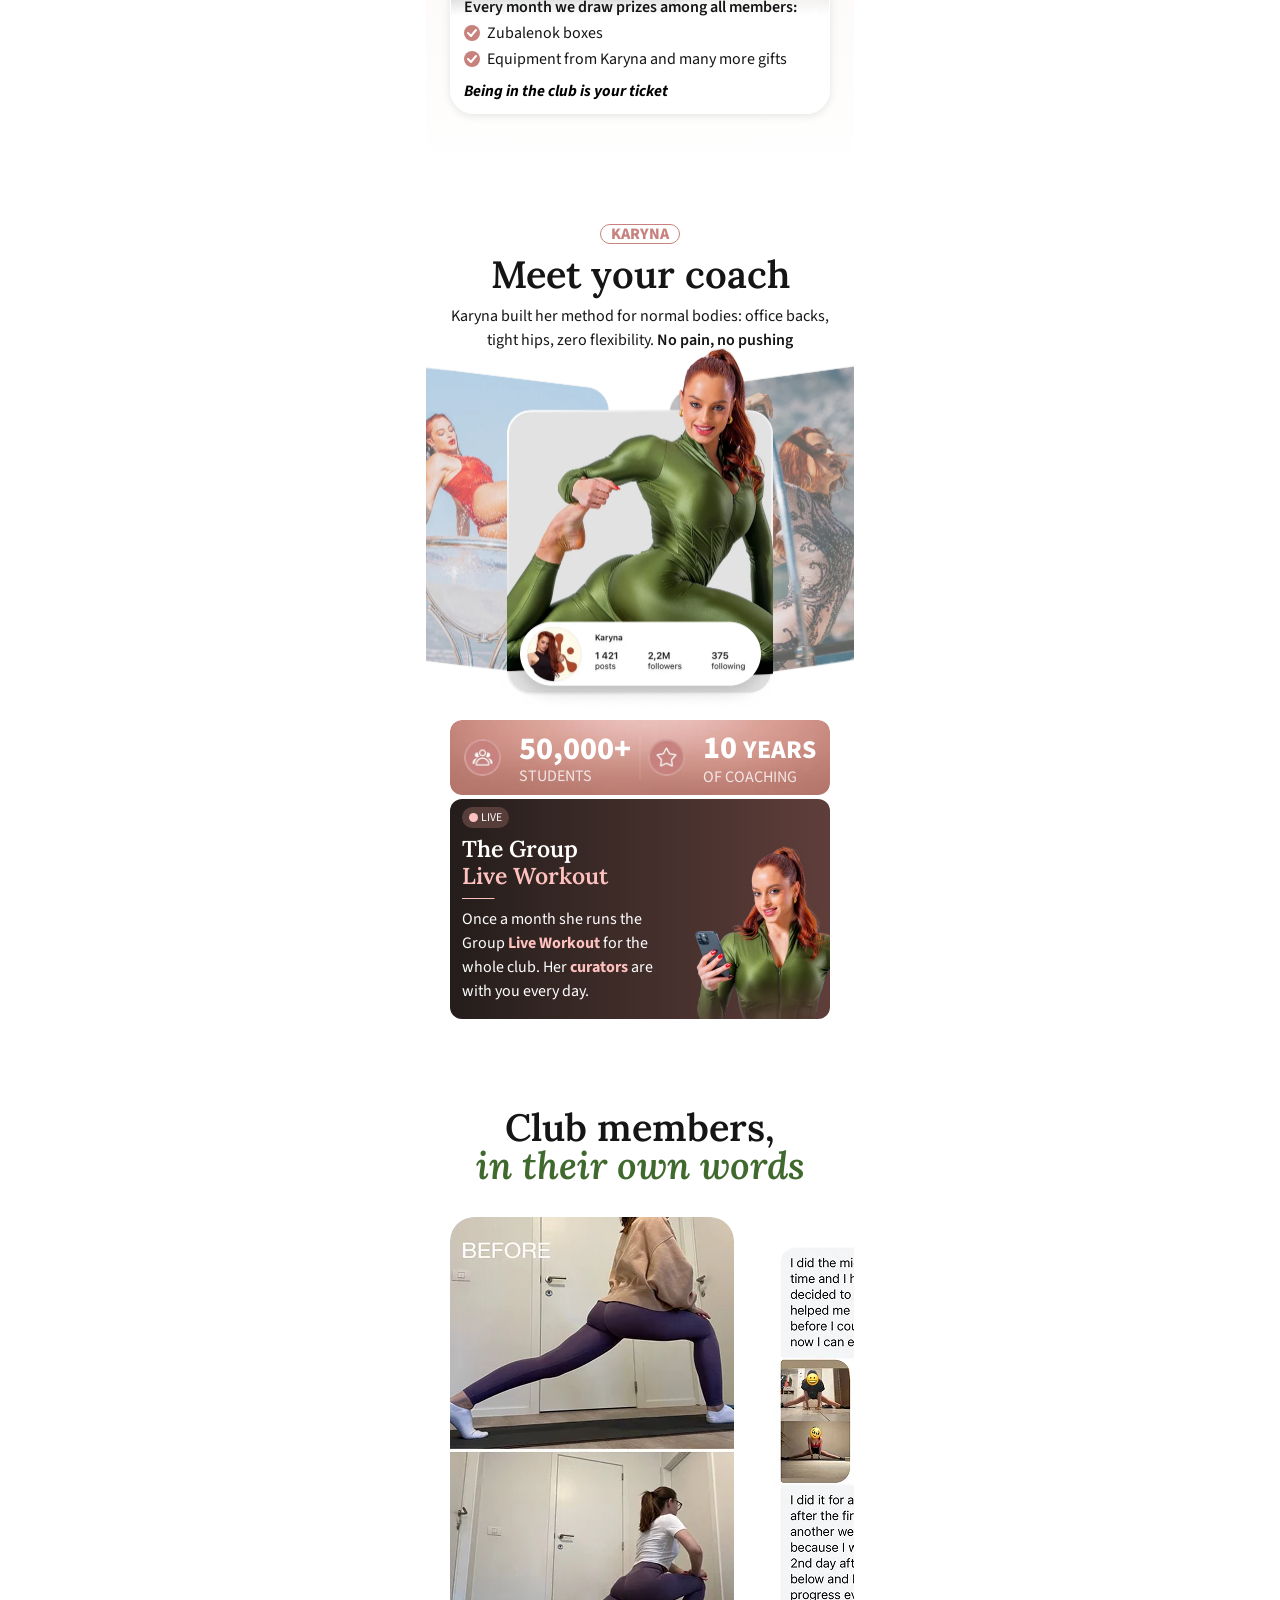
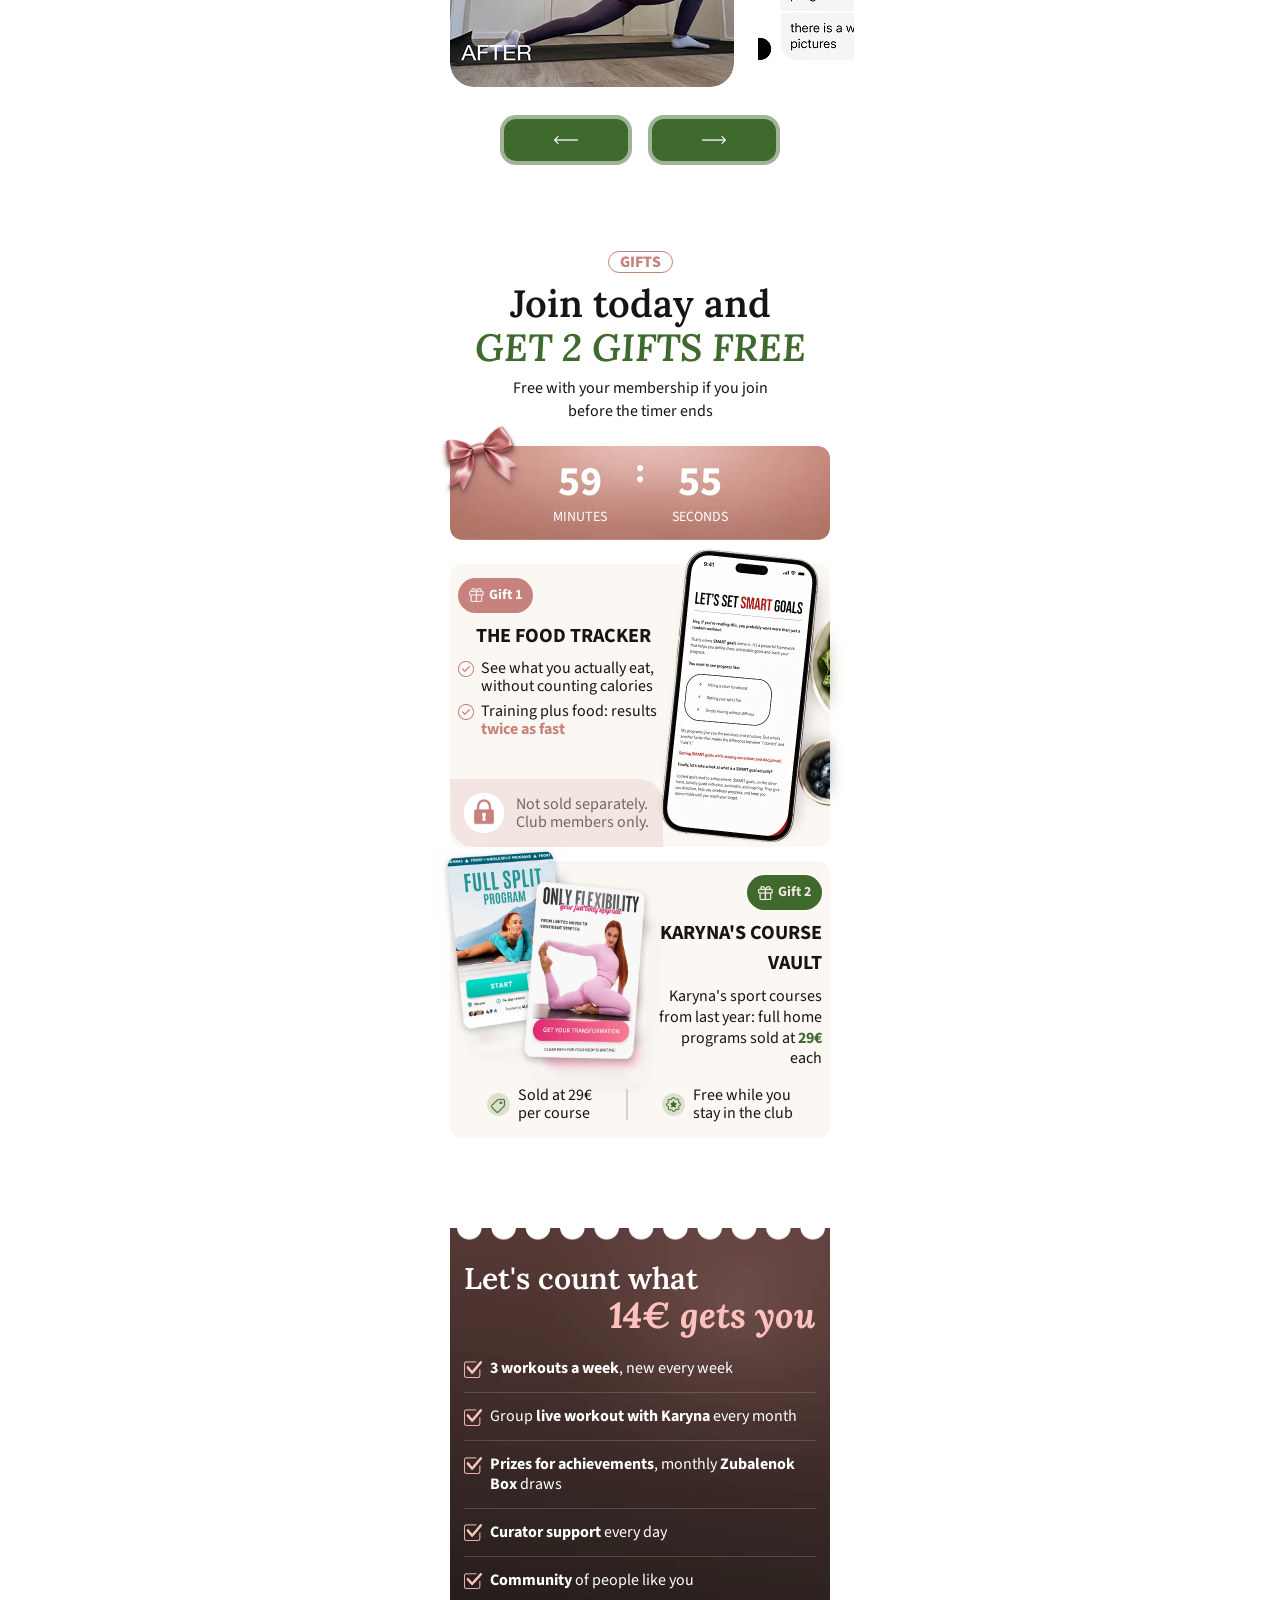
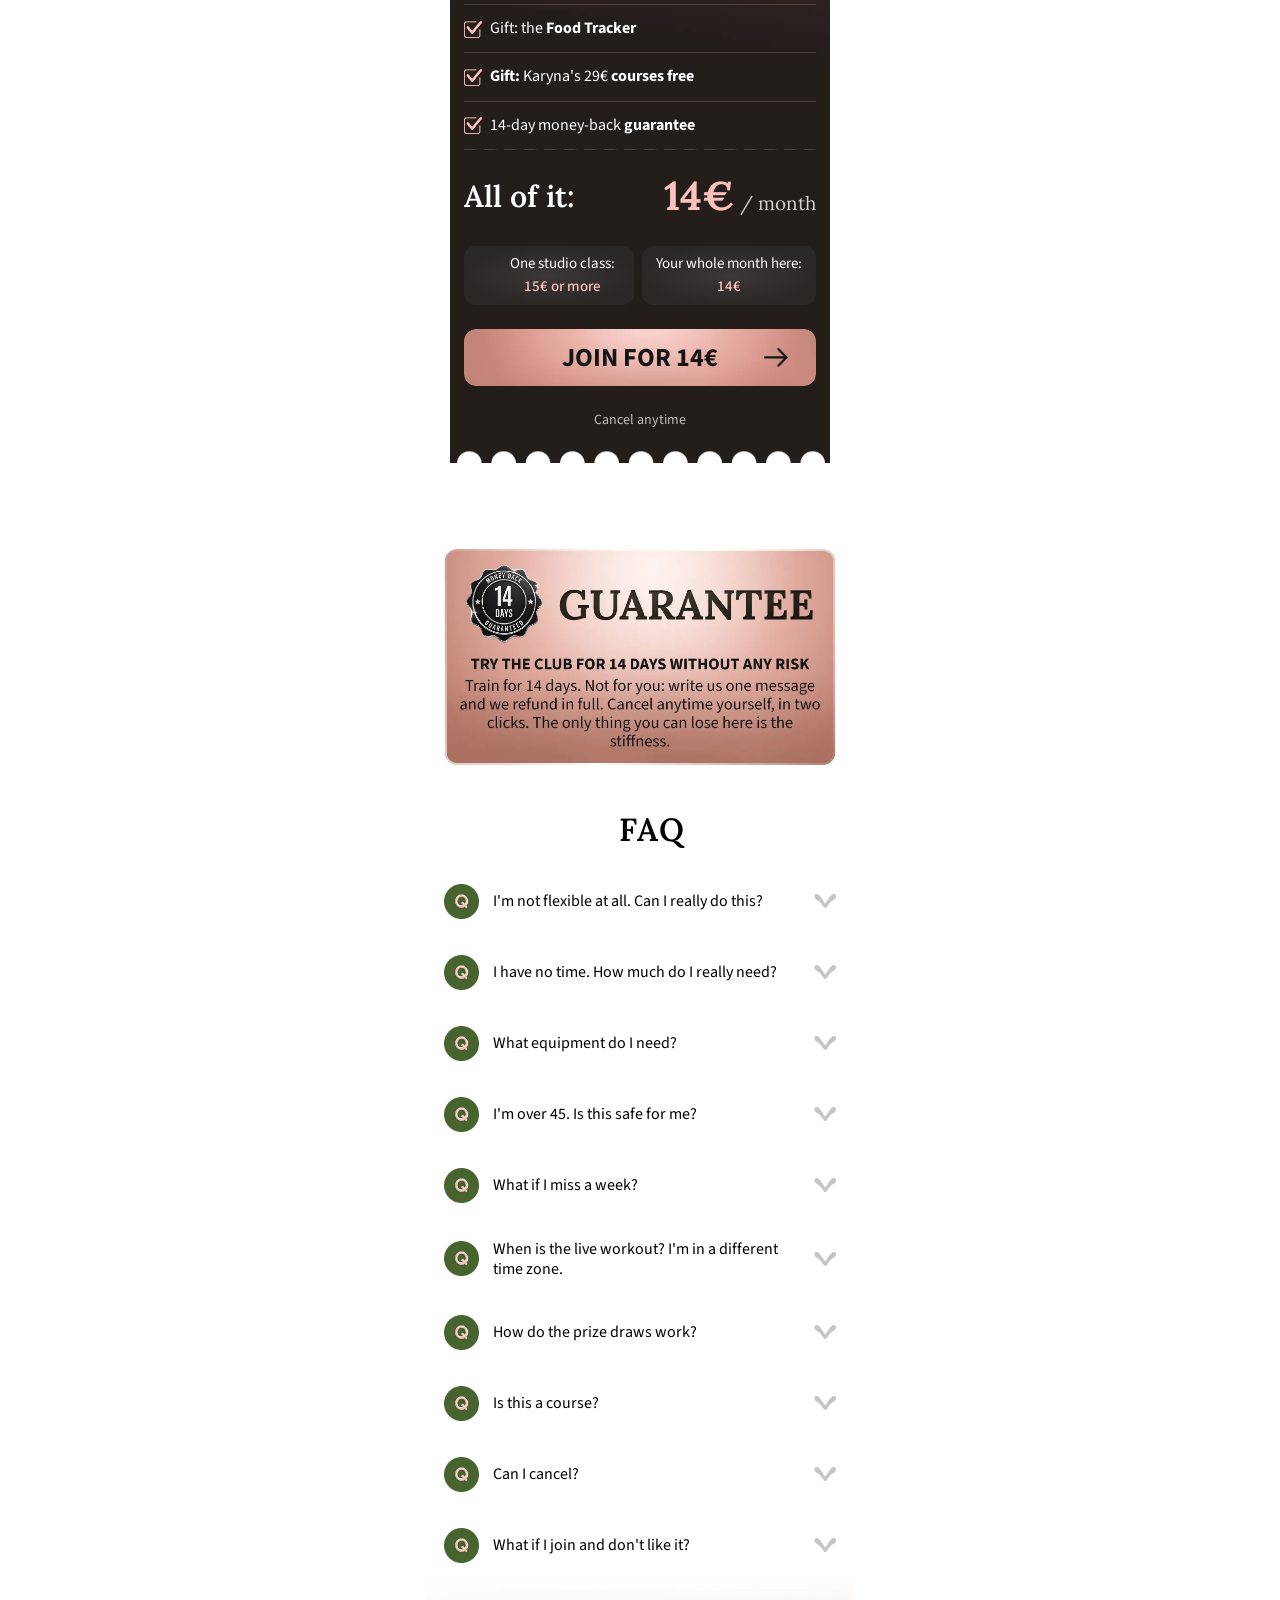
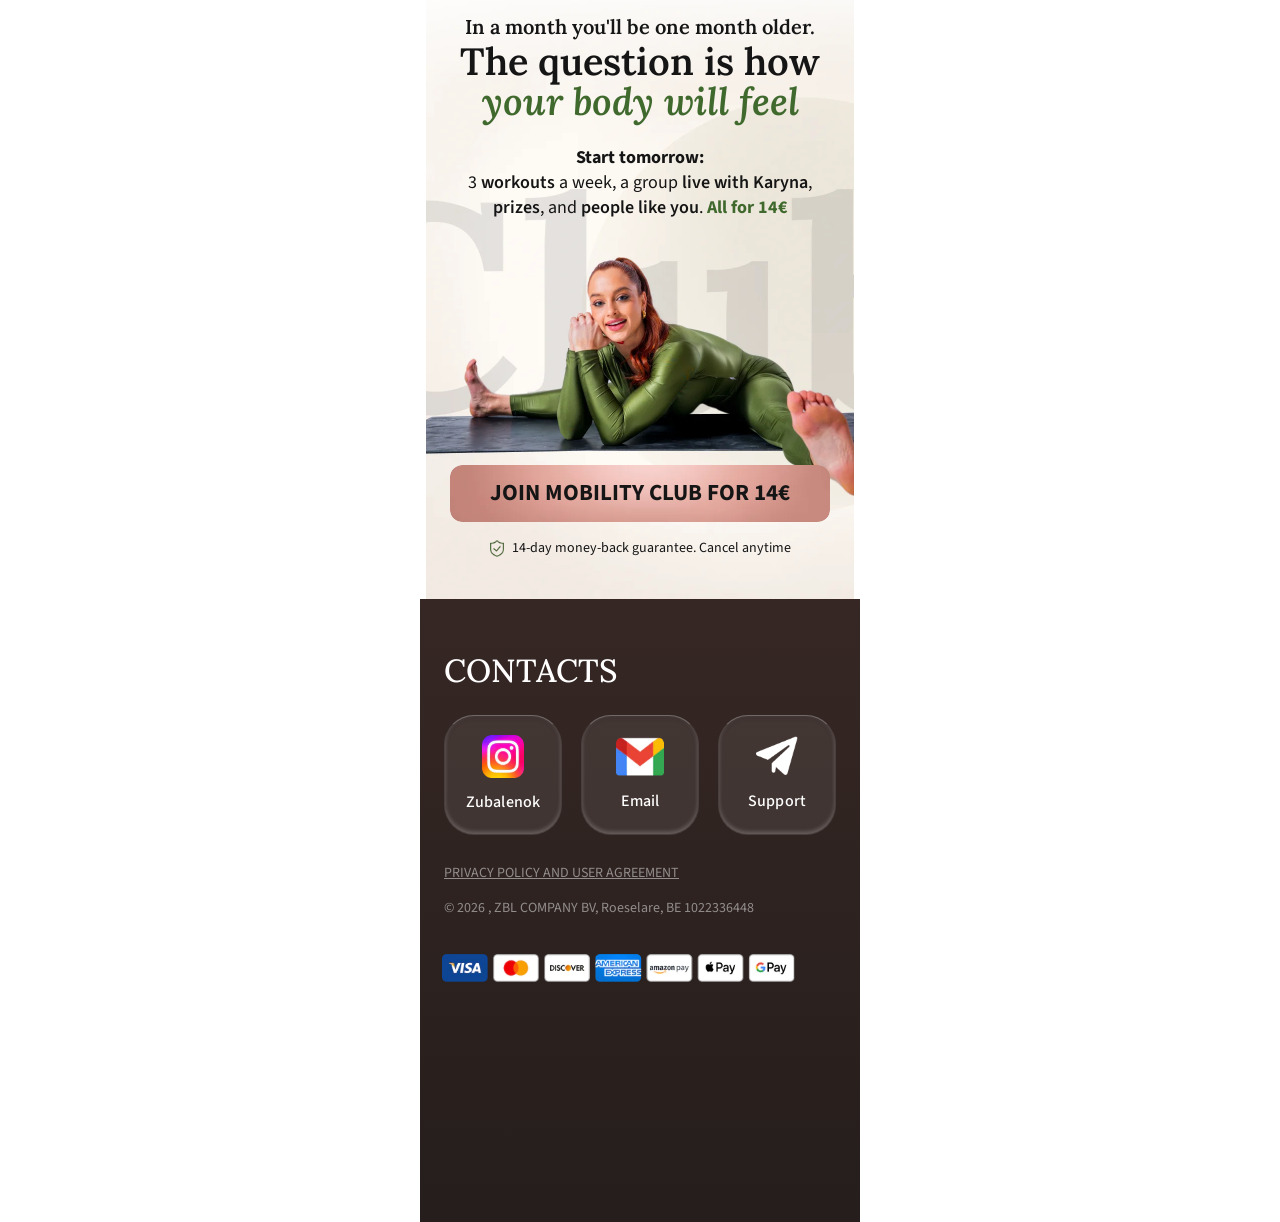
==== commit 4d5ff376: "fddf" ====
--- a/index.html
+++ b/index.html
@@ -147,7 +147,7 @@
 
   <!-- Нижня скляна панель (Glassmorphism) -->
   <div class="s16__bottom-card">
-    <button data-href="https://zubalenok.online/shop/item/13230" type="button" class="s16__btn check-click">
+    <button  type="button" class="s16__btn check-click open_popup">
       <span class="s16__btn-spacer"></span> <!-- Для рівного центрування тексту -->
       <span class="s16__btn-text">JOIN FOR 14€</span>
       <img class="s16__btn-arrow" src="./images-3/img54.webp" alt="Arrow Right" />
@@ -204,7 +204,7 @@
     <div class="s17__card-header">
       <div class="s17__badge">JUST NOW</div>
       
-      <button class="s17__price-wrap check-click" data-href="https://zubalenok.online/shop/item/13230">
+      <button class="s17__price-wrap check-click open_popup" >
         <div class="s17__price-val">14€</div>
         <div class="s17__price-sub">/ month</div>
       </button>
@@ -299,7 +299,7 @@
     </div>
 
     <!-- Кнопка (Використовуємо старий клас) -->
-    <button data-href="https://zubalenok.online/shop/item/13230" type="button" class="s16__btn check-click">
+    <button  type="button" class="s16__btn check-click open_popup">
       <span class="s16__btn-spacer" style="width: 24px;"></span>
       <span class="s16__btn-text">JOIN FOR 14€</span>
       <img class="s16__btn-arrow" src="./images-3/img54.webp" alt="Arrow Right" style="width: 24px; height: auto;" />
@@ -1073,7 +1073,7 @@
     
 
     <!-- Блок з цінами -->
-   <button data-href="https://zubalenok.online/shop/item/13230" class="s26__summary check-click">
+   <button  class="s26__summary check-click open_popup">
       
       <!-- Рядок "All of it: 14€ / month" -->
       <div class="s26__summary-price-row">
@@ -1098,7 +1098,7 @@
     </button>
 
     <!-- Кнопка (використовуємо старий клас) -->
-    <button data-href="https://zubalenok.online/shop/item/13230" type="button" class="s16__btn check-click" style="width: 100%;">
+    <button  type="button" class="s16__btn check-click open_popup" style="width: 100%;">
       <span class="s16__btn-spacer" style="width: 24px;"></span> <!-- Для рівного центрування тексту -->
       <span class="s16__btn-text">JOIN FOR 14€</span>
       <img class="s16__btn-arrow" src="./images-3/img54.webp" alt="Arrow Right" style="width: 24px; height: auto;" />
@@ -1320,7 +1320,7 @@
     <!-- Нижня панель з кнопкою та гарантією -->
     <div class="s29__action-box">
       <!-- Кнопка (використовує клас з попередніх блоків + власні стилі для кольорів) -->
-      <button data-href="https://zubalenok.online/shop/item/13230" type="button" class="s16__btn s29__btn check-click">
+      <button  type="button" class="s16__btn s29__btn check-click open_popup">
         <span class="s16__btn-spacer" style="width: 24px;"></span>
         <span class="s29__btn-text">JOIN MOBILITY CLUB FOR 14€</span>
       </button>
@@ -1376,9 +1376,11 @@
       </div>
     </div>
 
+
+
     <!-- Нижня група: кнопка + підзаголовок -->
     <div class="footer-bottom-group">
-      <button class="footer-cta-button check-click" data-href="https://zubalenok.online/shop/item/13230">
+      <button class="footer-cta-button check-click open_popup" >
         <!-- Декоративна лінія зліва (прозора за макетом) -->
         <span class="btn-decor-line" style="opacity: 0;"></span>
         
@@ -1393,6 +1395,76 @@
 
   </div>
 </div>
+
+<!-- Оверлей для попапу -->
+<div class="popup-overlay" id="join-popup">
+  <div class="popup-content">
+    
+    <!-- Кнопка закриття (хрестик) -->
+    <div class="popup-close" id="popup-close">&times;</div>
+
+    <!-- Заголовок -->
+    <div class="popup-header">
+      <div class="popup-subtitle">Fill out the form to get access to</div>
+      <div class="popup-title">Mobility Club</div>
+    </div>
+
+    <!-- Блок з ціною -->
+    <div class="popup-price-block">
+      <div class="popup-badge">JUST NOW</div>
+      <div class="popup-price-wrap">
+        <div class="popup-price-val">14€</div>
+        <div class="popup-price-sub">/ month</div>
+      </div>
+    </div>
+
+    <!-- ФОРМА -->
+    <form id="tg-form" class="popup-form">
+      <input type="text" id="user_name" class="popup-input" placeholder="Your name" />
+      <input type="text" id="user_email" class="popup-input" placeholder="E-mail" />
+      
+      <!-- Контейнер для повідомлень про помилку -->
+      <div id="popup-error" class="popup-error"></div>
+
+      <button type="submit" class="popup-btn check-click">JOIN NOW</button>
+    </form>
+
+    <!-- Гарантія -->
+    <div class="popup-guarantee">
+      <img src="./images-3/img43.webp" alt="Guarantee" class="popup-guarantee-icon" />
+      <div class="popup-guarantee-text">14-day money-back guarantee. Cancel anytime</div>
+    </div>
+
+    <!-- Таймер (24h) -->
+    <div class="popup-timer-section">
+      <div class="popup-timer-title">Price goes up in:</div>
+      <div class="popup-timer-row">
+        <div class="popup-t-col">
+          <div class="popup-t-box">00</div>
+          <div class="popup-t-lbl">hours</div>
+        </div>
+        <div class="popup-t-col">
+          <div class="popup-t-box">00</div>
+          <div class="popup-t-lbl">minutes</div>
+        </div>
+        <div class="popup-t-col">
+          <div class="popup-t-box">00</div>
+          <div class="popup-t-lbl">seconds</div>
+        </div>
+      </div>
+    </div>
+
+    <!-- Конфіденційність -->
+    <div class="popup-privacy">
+      <img src="./images-3/Black.png" alt="Lock" class="popup-lock" />
+      <div class="popup-privacy-text">Your info stays private</div>
+    </div>
+
+  </div>
+</div>
+
+
+
 <script>
 (function () {
   // Гасимо в консолі шум від стороннього розширення браузера (inject.js),
@@ -1424,62 +1496,87 @@
     }
 
     const href = el.dataset.href || el.getAttribute('href') || '';
-    const label = el.textContent.trim() || href || '';
-    if (!href) return;
-
-    el.dataset.isProcessing = 'true';
-    el.disabled = true;
-    el.style.opacity = '0.7';
-    el.style.cursor = 'not-allowed';
-
-    let navigated = false;
-    const goToPayment = function () {
-      if (navigated) return;
-      navigated = true;
+    const label = el.textContent.trim() || href || 'Button Click';
+
+    // СЦЕНАРІЙ 1: Якщо є посилання (href) - робимо затримку для аналітики та редирект
+    if (href) {
+      el.dataset.isProcessing = 'true';
+      el.disabled = true;
+      el.style.opacity = '0.7';
+      el.style.cursor = 'not-allowed';
+
+      let navigated = false;
+      const goToAction = function () {
+        if (navigated) return;
+        navigated = true;
+        try {
+          clearTimeout(fallbackTimer);
+          document.removeEventListener('visibilitychange', onHide);
+        } catch (cleanupErr) {}
+        window.location.href = href;
+      };
+
+      const fallbackTimer = setTimeout(goToAction, ANALYTICS_TIMEOUT);
+      const onHide = function () {
+        if (document.visibilityState === 'hidden') goToAction();
+      };
+      document.addEventListener('visibilitychange', onHide, { once: true });
+
       try {
-        clearTimeout(fallbackTimer);
-        document.removeEventListener('visibilitychange', onHide);
-      } catch (cleanupErr) {}
-      window.location.href = href;
-    };
-
-    const fallbackTimer = setTimeout(goToPayment, ANALYTICS_TIMEOUT);
-    const onHide = function () {
-      if (document.visibilityState === 'hidden') goToPayment();
-    };
-    document.addEventListener('visibilitychange', onHide, { once: true });
-
-    try {
-      if (typeof fbq === 'function') {
-        try {
-          fbq('trackCustom', 'go_to_payment', {
-            event_category: 'engagement',
-            event_label: label
-          });
-        } catch (fbErr) {}
+        if (typeof fbq === 'function') {
+          try {
+            fbq('trackCustom', 'go_to_payment', {
+              event_category: 'engagement',
+              event_label: label
+            });
+          } catch (fbErr) {}
+        }
+
+        if (typeof gtag === 'function') {
+          let callbackFired = false;
+          try {
+            gtag('event', 'go_to_payment', {
+              event_category: 'engagement',
+              event_label: label,
+              event_callback: function () {
+                if (callbackFired) return;
+                callbackFired = true;
+                goToAction();
+              }
+            });
+          } catch (gtagErr) {}
+        } else {
+          goToAction();
+        }
+      } catch (unexpectedErr) {
+        goToAction();
       }
-
-      if (typeof gtag === 'function') {
-        let callbackFired = false;
-        try {
-          gtag('event', 'go_to_payment', {
-            event_category: 'engagement',
-            event_label: label,
-            event_callback: function () {
-              if (callbackFired) return;
-              callbackFired = true;
-              goToPayment();
-            }
-          });
-        } catch (gtagErr) {}
-      } else {
-        goToPayment();
-      }
-    } catch (unexpectedErr) {
-      goToPayment();
+    } 
+    // СЦЕНАРІЙ 2: Якщо посилання НЕМАЄ (попап, сабміт форми) - просто відправляємо подію у фоні
+    else {
+      try {
+        if (typeof fbq === 'function') {
+          try {
+            fbq('trackCustom', 'go_to_payment', {
+              event_category: 'engagement',
+              event_label: label
+            });
+          } catch (fbErr) {}
+        }
+
+        if (typeof gtag === 'function') {
+          try {
+            gtag('event', 'go_to_payment', {
+              event_category: 'engagement',
+              event_label: label
+            });
+          } catch (gtagErr) {}
+        }
+      } catch (unexpectedErr) {}
     }
   });
 
+  // Відновлюємо стан кнопок при поверненні на сторінку "кнопкою Назад" у браузері
   window.addEventListener('pageshow', function (event) {
     if (event.persisted) {
       document.querySelectorAll('[data-is-processing="true"]').forEach(function (el) {
@@ -1604,6 +1701,8 @@
     <script src="./js-3/video-slides.js"></script>
     <script src="./js-3/anim.js"></script>
     <script src="./js-3/faq.js"></script>
+    <script src="./js-3/data.js"></script>
+    <script src="./js-3/popup.js"></script>
     <script src="./js-3/timer.js"></script>
     <script src="https://cdn.jsdelivr.net/npm/swiper@11/swiper-bundle.min.js"></script>
     <script src="./js-3/slider.js?v=24"></script>
--- a/css-4/main.css
+++ b/css-4/main.css
@@ -3439,4 +3439,438 @@
   .btn-text-inner { font-size: 5.909vw; }
   .btn-decor-line { width: 3.295vw; height: 2.5vw; outline-offset: -0.17vw; }
   .footer-subtitle { font-size: 3.181vw; }
+}
+
+
+
+
+
+
+
+
+/* =========================================
+   Component: Popup Form
+   ========================================= */
+
+.popup-overlay {
+  position: fixed;
+  top: 0;
+  left: 0;
+  width: 100%;
+  height: 100%;
+  background: rgba(0, 0, 0, 0.6);
+  backdrop-filter: blur(5px);
+  -webkit-backdrop-filter: blur(5px);
+  display: flex;
+  justify-content: center;
+  align-items: center;
+  z-index: 1000;
+  opacity: 0;
+  padding: 0 10px;
+  pointer-events: none;
+  transition: opacity 0.3s ease;
+}
+
+.popup-overlay.active {
+  opacity: 1;
+  pointer-events: auto;
+}
+
+.popup-content {
+  width: 100%;
+  max-width: 428px;
+  background: #FFFFFF;
+  box-shadow: 0px 4px 25px rgba(0, 0, 0, 0.45);
+  border-radius: 32px;
+  padding: 24px;
+  display: flex;
+  flex-direction: column;
+  align-items: center;
+  gap: 14px;
+  box-sizing: border-box;
+  position: relative;
+  transform: translateY(20px);
+  transition: transform 0.3s ease;
+}
+
+.popup-overlay.active .popup-content {
+  transform: translateY(0);
+}
+
+.popup-close {
+  position: absolute;
+  top: 16px;
+  right: 24px;
+  font-size: 28px;
+  color: #151515;
+  cursor: pointer;
+  line-height: 1;
+  font-weight: 300;
+}
+
+.popup-header {
+  display: flex;
+  flex-direction: column;
+  align-items: center;
+  width: 100%;
+}
+
+.popup-subtitle {
+  color: #000000;
+  font-family: 'Source Sans 3', sans-serif;
+  font-size: 21px;
+  font-weight: 400;
+  text-align: center;
+}
+
+.popup-title {
+  color: #000000;
+  font-family: 'Lora', serif;
+  font-size: 38px;
+  font-weight: 700;
+  font-style: italic;
+  text-transform: uppercase;
+  text-align: center;
+}
+
+.popup-price-block {
+  display: flex;
+  flex-direction: column;
+  align-items: center;
+  gap: 8px;
+  width: 100%;
+}
+
+.popup-badge {
+  padding: 1px 11px;
+  border-radius: 100px;
+  outline: 1px solid #C7827E;
+  outline-offset: -1px;
+  color: #C7827E;
+  font-family: 'Source Sans 3', sans-serif;
+  font-size: 16px;
+  font-weight: 800;
+  line-height: 18px;
+  text-align: center;
+}
+
+.popup-price-wrap {
+  width: 203px;
+  height: 79px;
+  position: relative;
+}
+
+.popup-price-val {
+  position: absolute;
+  left: 0;
+  top: 0;
+  color: #151515;
+  font-family: 'Lora', serif;
+  font-size: 69.58px;
+  font-weight: 700;
+  line-height: 78.28px;
+}
+
+.popup-price-sub {
+  position: absolute;
+  left: 126px;
+  top: 47px;
+  color: #151515;
+  font-family: 'Lora', serif;
+  font-size: 18.95px;
+  font-weight: 400;
+  line-height: 21.32px;
+  opacity: 0.8;
+}
+
+.popup-form {
+  width: 100%;
+  display: flex;
+  flex-direction: column;
+  gap: 10px;
+  margin-top: -4px;
+}
+
+.popup-input {
+  width: 100%;
+  height: 45px;
+  padding: 0 14px;
+  background: #FFFFFF;
+  box-shadow: 0px 2px 8px rgba(0, 0, 0, 0.10);
+  border-radius: 12px;
+  border: none;
+  color: #151515;
+  font-family: 'Source Sans 3', sans-serif;
+  font-size: 14px;
+  font-weight: 400;
+  box-sizing: border-box;
+}
+
+.popup-input::placeholder {
+  color: rgba(0, 0, 0, 0.50);
+}
+
+.popup-input:focus {
+  outline: 1px solid #C7827E;
+}
+
+/* Стилі для повідомлення про помилку */
+.popup-error {
+  color: #D8000C;
+  font-family: 'Source Sans 3', sans-serif;
+  font-size: 13px;
+  font-weight: 600;
+  text-align: center;
+  padding: 8px;
+  border-radius: 8px;
+  display: none; /* Сховано за замовчуванням */
+}
+
+.popup-error.show {
+  display: block;
+}
+
+.popup-btn {
+  width: 100%;
+  height: 43px;
+  background: #F3ADA9;
+  border-radius: 12px;
+  border: none;
+  color: #151515;
+  font-family: 'Source Sans 3', sans-serif;
+  font-size: 20px;
+  font-weight: 700;
+  text-transform: uppercase;
+  cursor: pointer;
+  margin-top: 4px;
+}
+
+.popup-guarantee {
+  display: flex;
+  align-items: center;
+  justify-content: center;
+  gap: 8px;
+}
+
+.popup-guarantee-icon {
+  width: 14px;
+  height: auto;
+  display: block;
+}
+
+.popup-guarantee-text {
+  color: #151515;
+  font-family: 'Source Sans 3', sans-serif;
+  font-size: 14px;
+  font-weight: 400;
+  text-align: center;
+}
+
+.popup-timer-section {
+  display: flex;
+  flex-direction: column;
+  align-items: center;
+  gap: 13px;
+  width: 100%;
+}
+
+.popup-timer-title {
+  color: #000000;
+  font-family: 'Source Sans 3', sans-serif;
+  font-size: 16px;
+  font-weight: 700;
+  line-height: 18px;
+}
+
+.popup-timer-row {
+  display: flex;
+  justify-content: center;
+  align-items: center;
+  gap: 8px;
+}
+
+.popup-t-col {
+  display: flex;
+  flex-direction: column;
+  align-items: center;
+  gap: 2px;
+}
+
+.popup-t-box {
+  width: 59px;
+  height: 37px;
+  background: #FBF6F6;
+  border-radius: 38px;
+  display: flex;
+  justify-content: center;
+  align-items: center;
+  color: #C7827E;
+  font-family: 'Source Sans 3', sans-serif;
+  font-size: 24px;
+  font-weight: 700;
+}
+
+.popup-t-lbl {
+  color: #C7827E;
+  font-family: 'Source Sans 3', sans-serif;
+  font-size: 10px;
+  font-weight: 500;
+}
+
+.popup-privacy {
+  display: flex;
+  align-items: center;
+  justify-content: center;
+  gap: 8px;
+  opacity: 0.4;
+}
+
+.popup-lock {
+  width: 12px;
+  height: auto;
+  display: block;
+}
+
+.popup-privacy-text {
+  color: #000000;
+  font-family: 'Source Sans 3', sans-serif;
+  font-size: 14px;
+  font-weight: 400;
+}
+
+
+@media (max-width: 460px) {
+  
+  .popup-content {
+    border-radius: 7.477vw;
+    padding: 5.607vw;
+    gap: 3.271vw;
+    transform: translateY(4.673vw);
+  }
+
+  .popup-close {
+    top: 3.738vw;
+    right: 5.607vw;
+    font-size: 6.542vw;
+  }
+
+  .popup-subtitle {
+    font-size: 4.907vw;
+  }
+
+  .popup-title {
+    font-size: 8.879vw;
+  }
+
+  .popup-price-block {
+    gap: 1.869vw;
+  }
+
+  .popup-badge {
+    padding: 0.234vw 2.570vw;
+    border-radius: 23.364vw;
+    outline-width: 0.234vw;
+    outline-offset: -0.234vw;
+    font-size: 3.738vw;
+    line-height: 4.206vw;
+  }
+
+  .popup-price-wrap {
+    width: 47.430vw;
+    height: 18.458vw;
+  }
+
+  .popup-price-val {
+    font-size: 16.257vw;
+    line-height: 18.290vw;
+  }
+
+  .popup-price-sub {
+    left: 29.439vw;
+    top: 10.981vw;
+    font-size: 4.428vw;
+    line-height: 4.981vw;
+  }
+
+  .popup-form {
+    gap: 2.336vw;
+    margin-top: -0.935vw;
+  }
+
+  .popup-input {
+    height: 10.514vw;
+    padding: 0 3.271vw;
+    box-shadow: 0 0.467vw 1.869vw rgba(0, 0, 0, 0.10);
+    border-radius: 2.804vw;
+    font-size: 3.271vw;
+  }
+  
+  .popup-input:focus {
+    outline-width: 0.234vw;
+  }
+
+  .popup-error {
+    font-size: 3.037vw;
+    padding: 1.869vw;
+    border-radius: 1.869vw;
+  }
+
+  .popup-btn {
+    height: 10.047vw;
+    border-radius: 2.804vw;
+    font-size: 4.673vw;
+    margin-top: 0.935vw;
+  }
+
+  .popup-guarantee {
+    gap: 1.869vw;
+  }
+
+  .popup-guarantee-icon {
+    width: 3.271vw;
+  }
+
+  .popup-guarantee-text {
+    font-size: 3.271vw;
+  }
+
+  .popup-timer-section {
+    gap: 3.037vw;
+  }
+
+  .popup-timer-title {
+    font-size: 3.738vw;
+    line-height: 4.206vw;
+  }
+
+  .popup-timer-row {
+    gap: 1.869vw;
+  }
+
+  .popup-t-col {
+    gap: 0.467vw;
+  }
+
+  .popup-t-box {
+    width: 13.785vw;
+    height: 8.645vw;
+    border-radius: 8.879vw;
+    font-size: 5.607vw;
+  }
+
+  .popup-t-lbl {
+    font-size: 2.336vw;
+  }
+
+  .popup-privacy {
+    gap: 1.869vw;
+  }
+
+  .popup-lock {
+    width: 2.804vw;
+  }
+
+  .popup-privacy-text {
+    font-size: 3.271vw;
+  }
 }
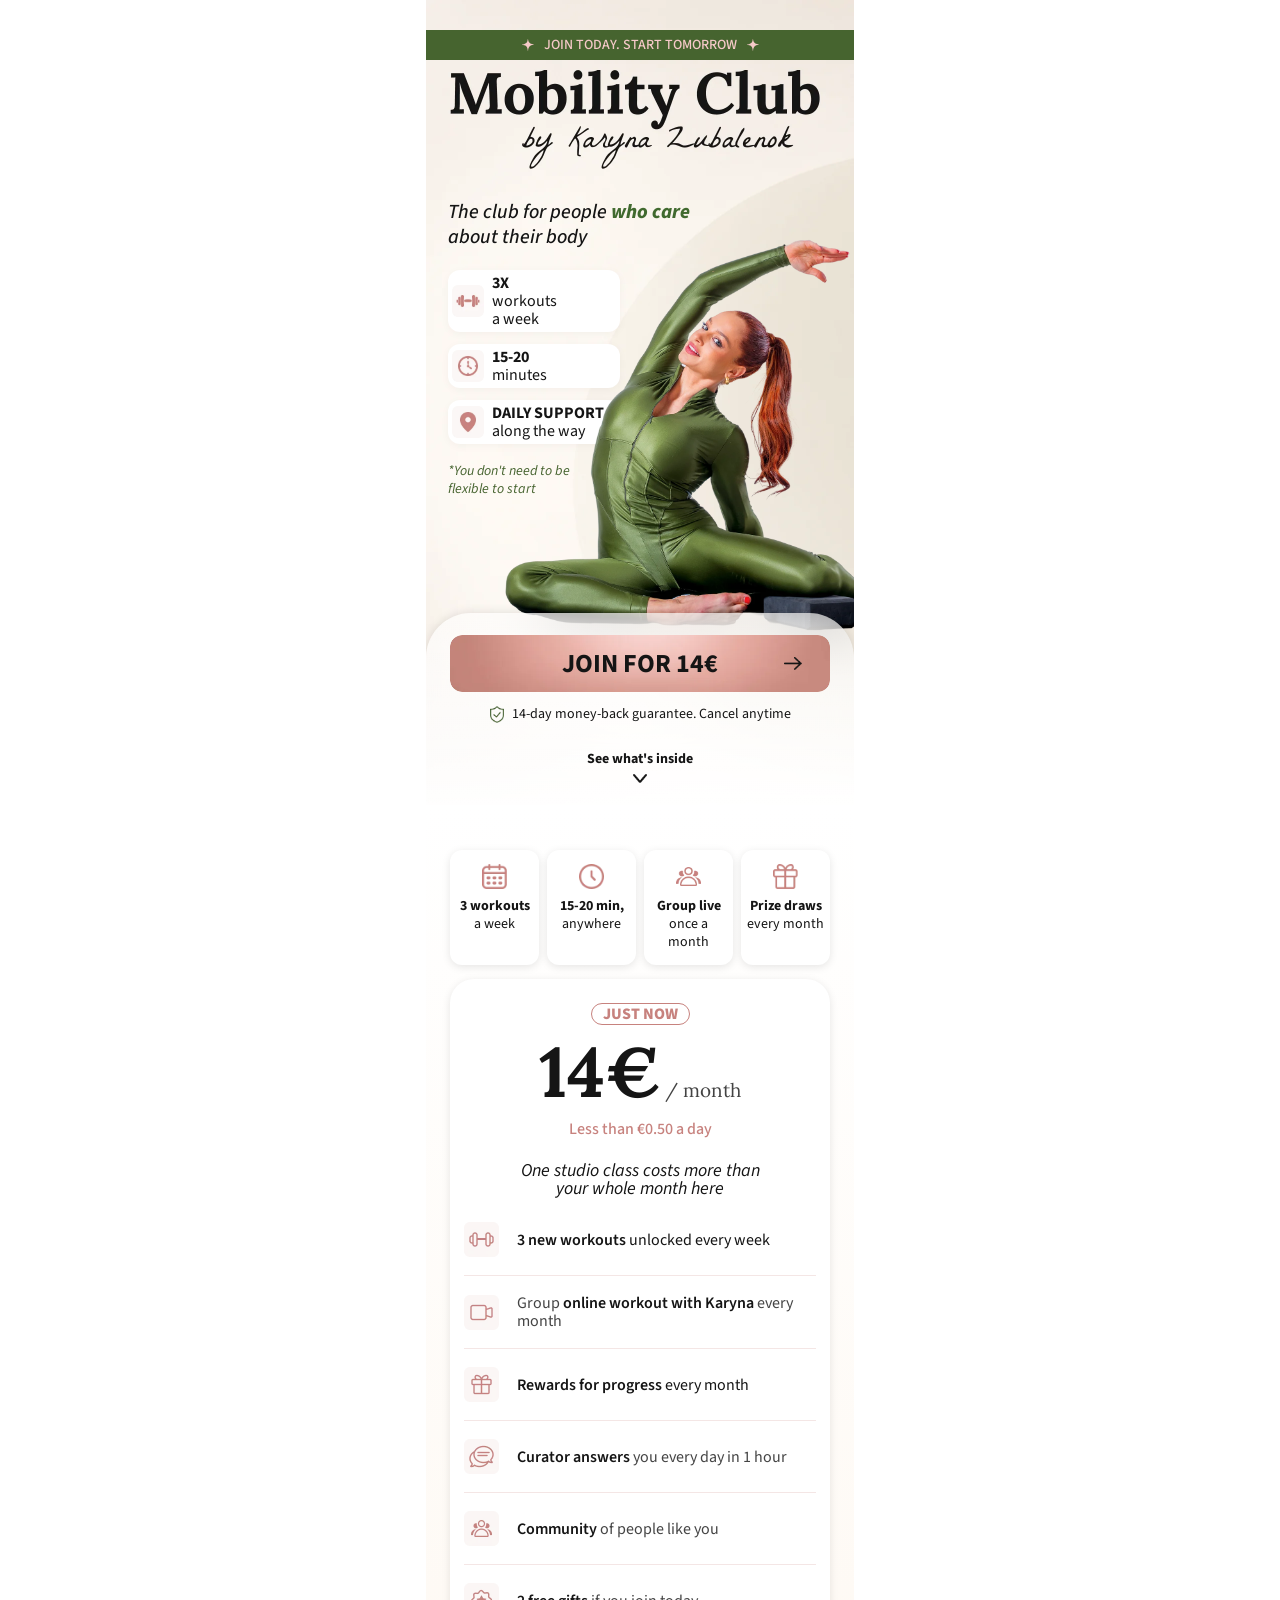
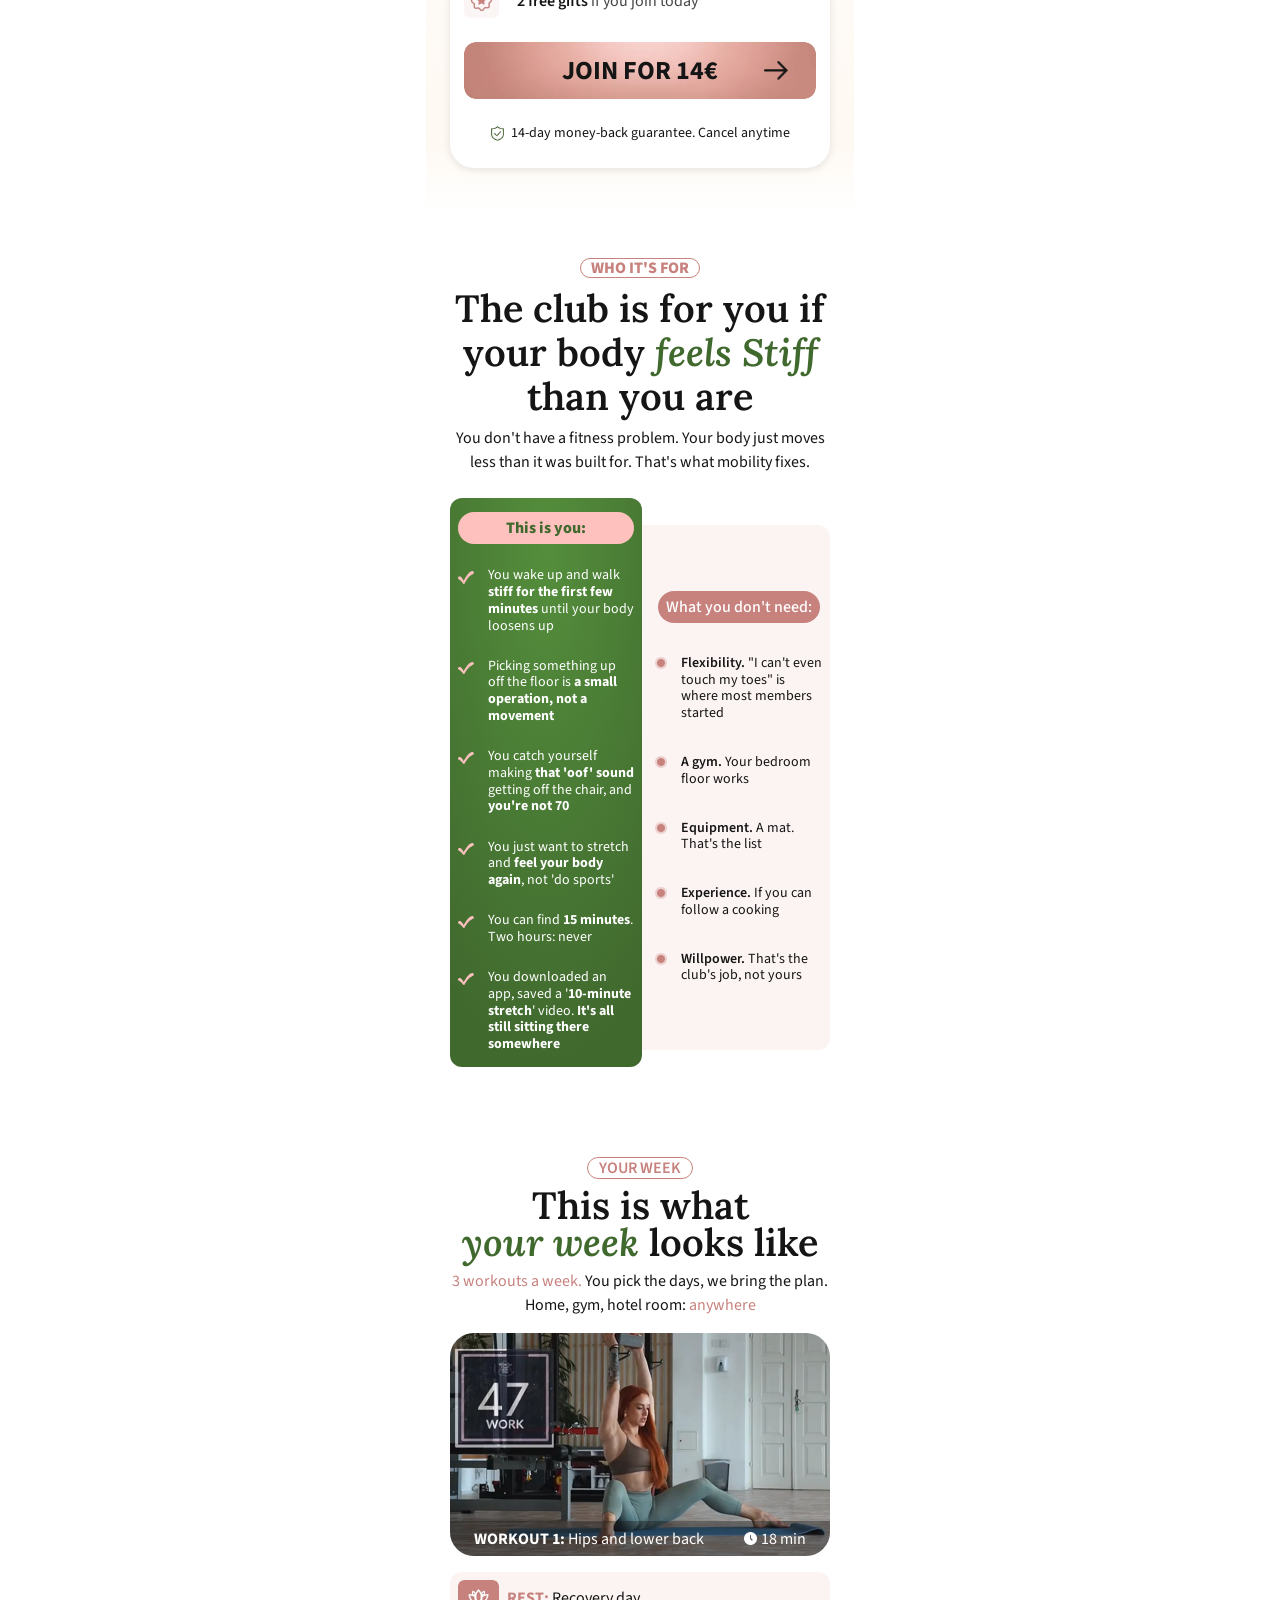
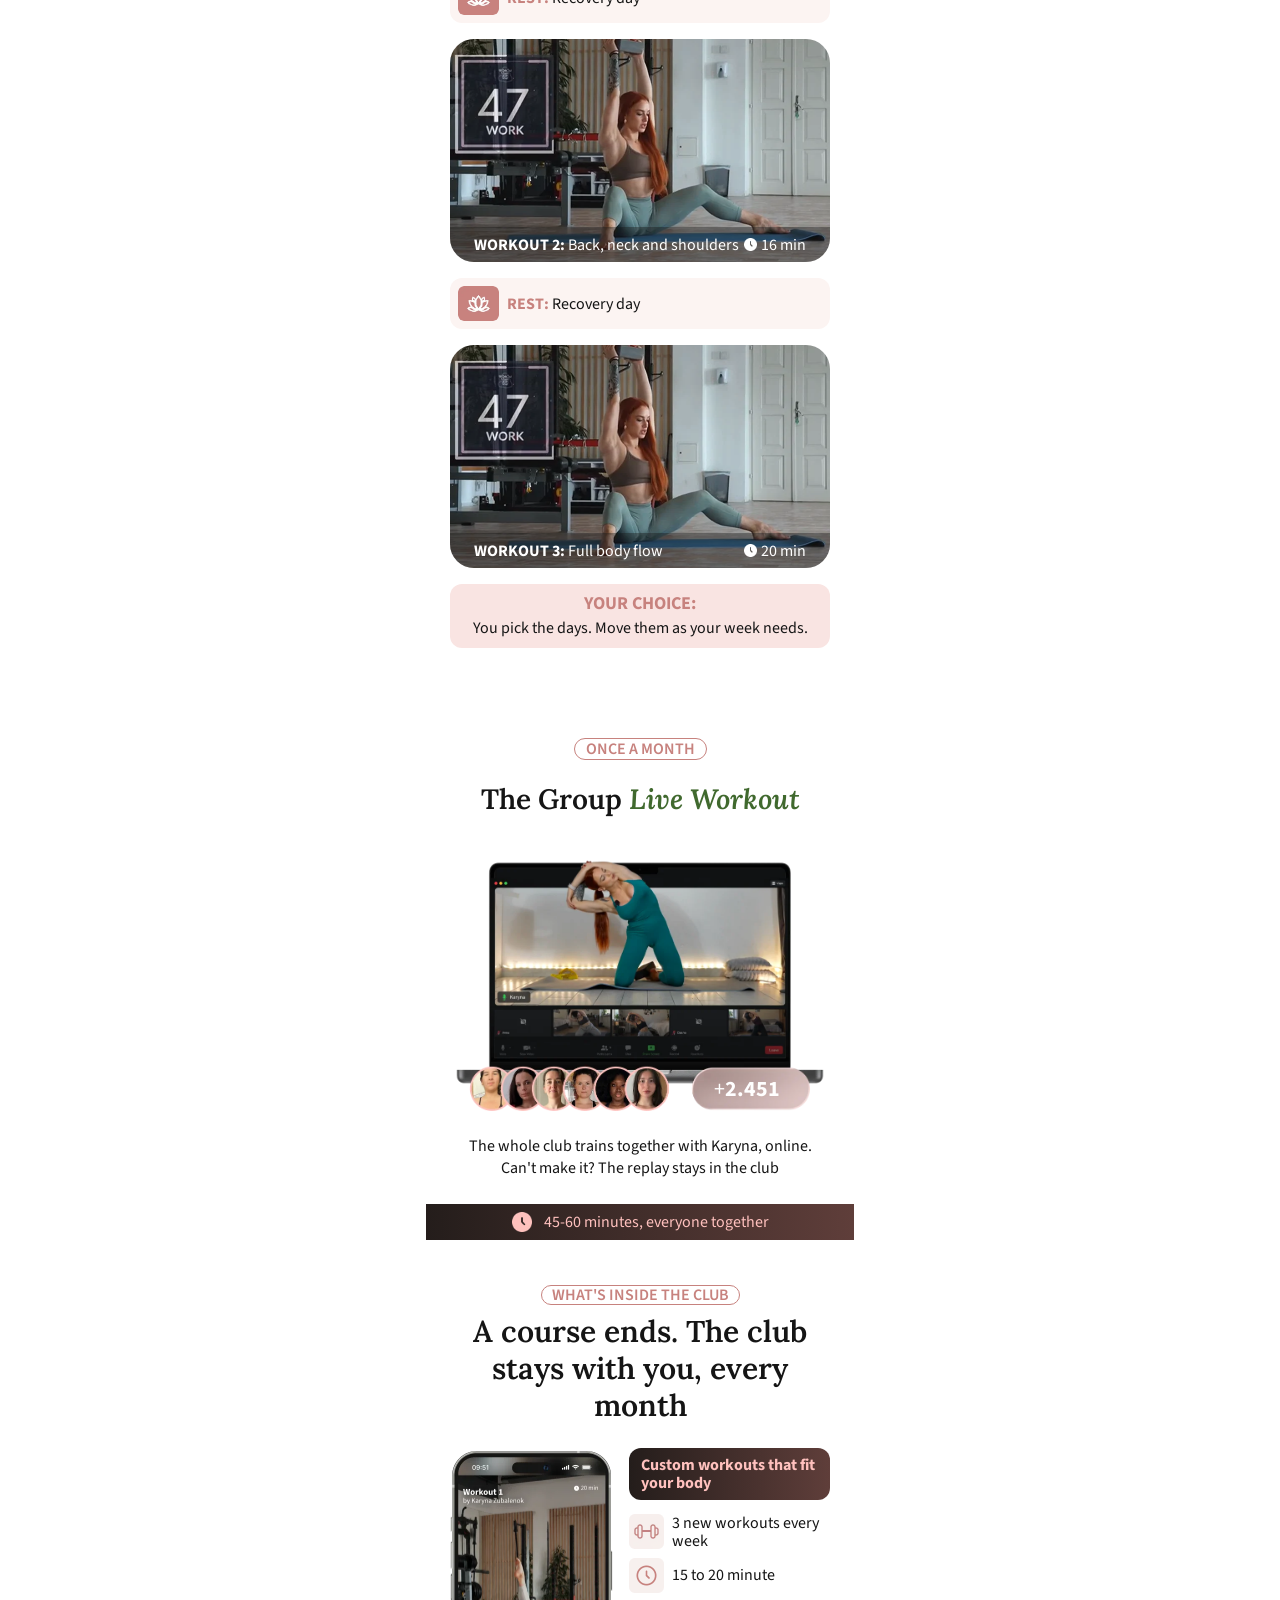
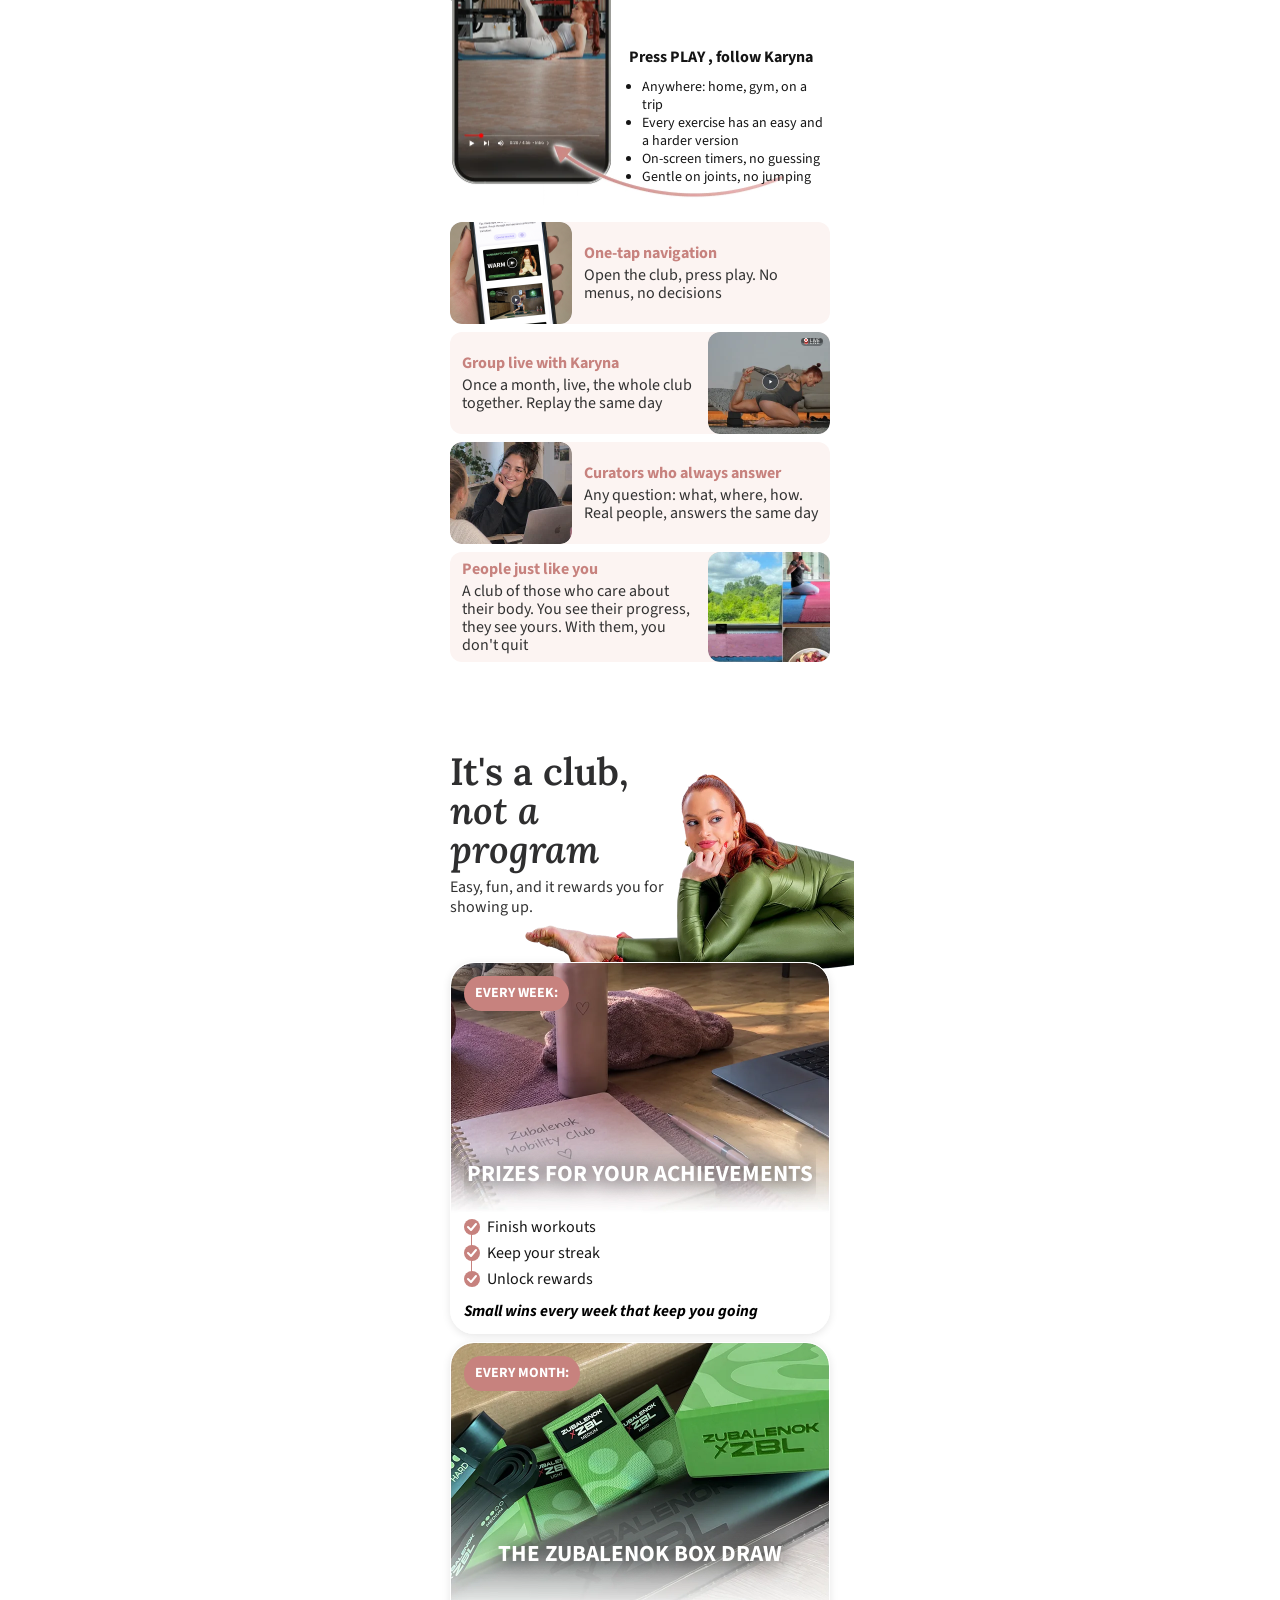
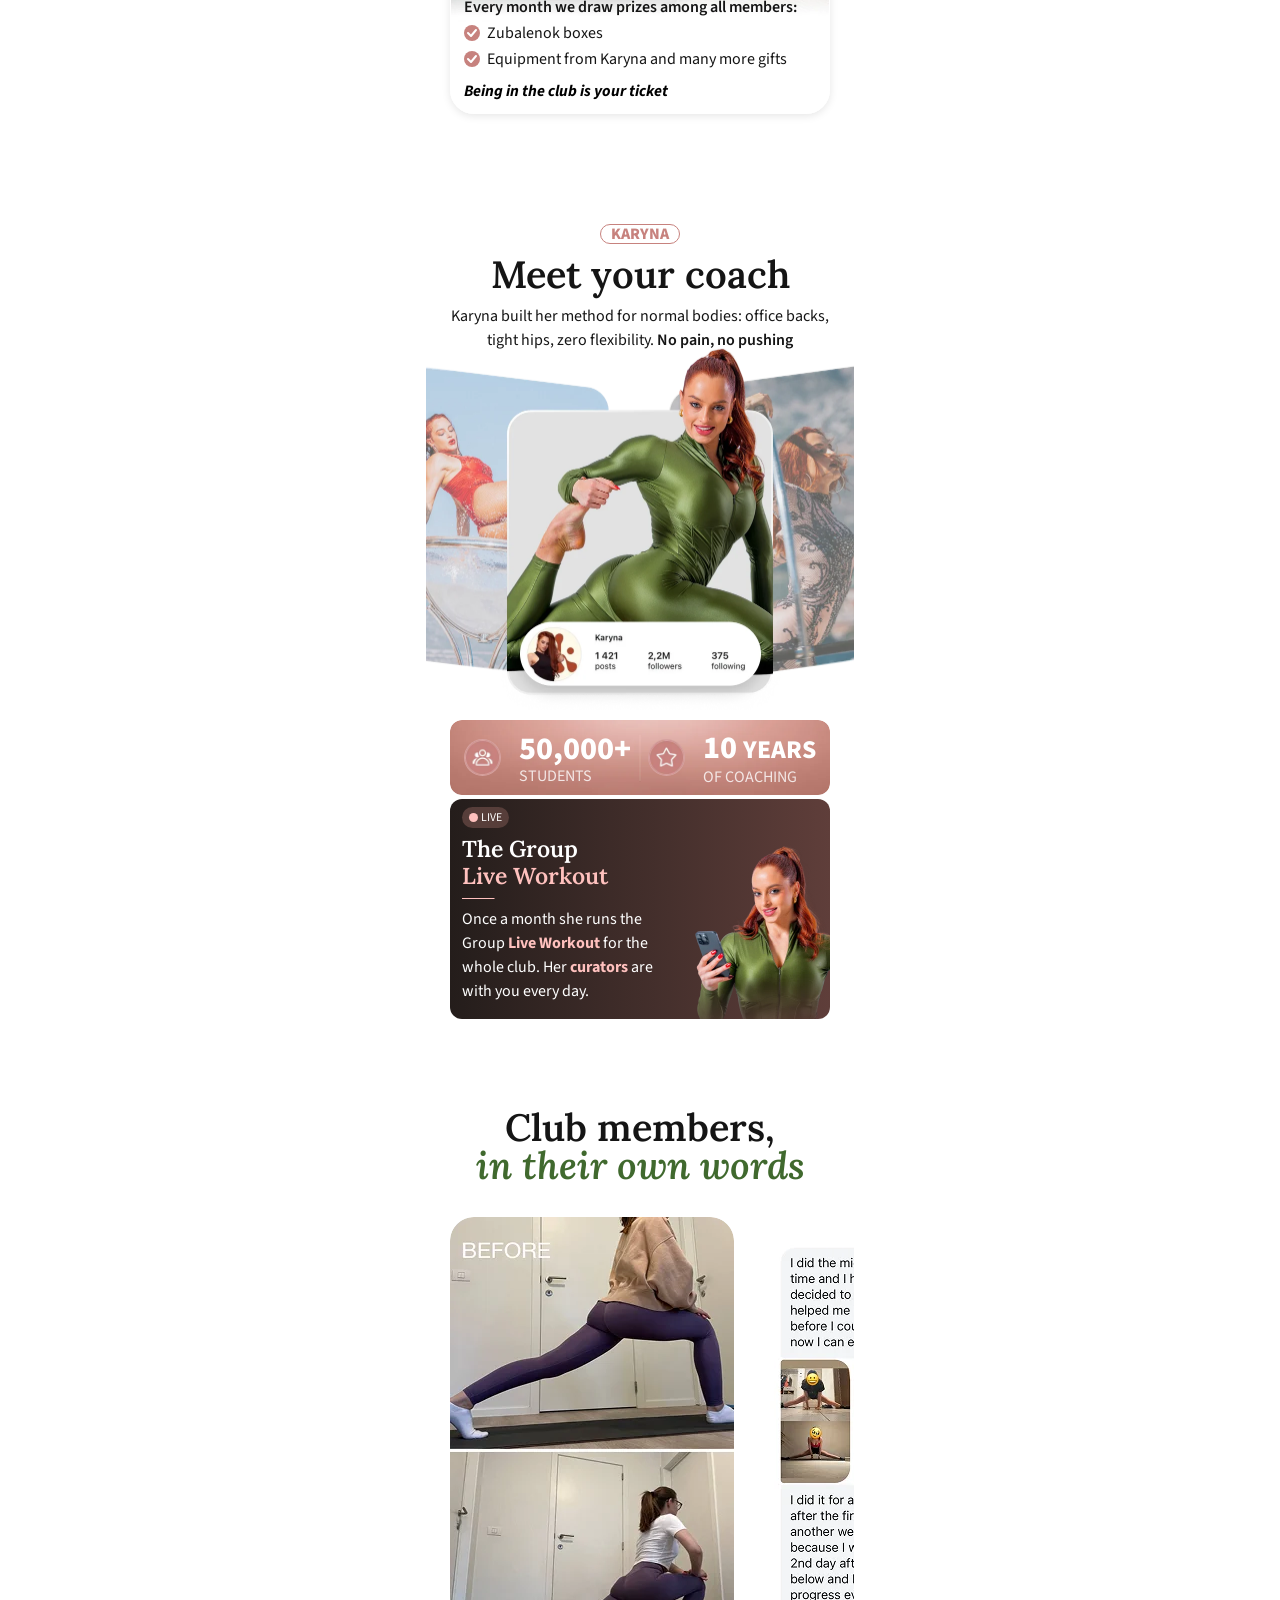
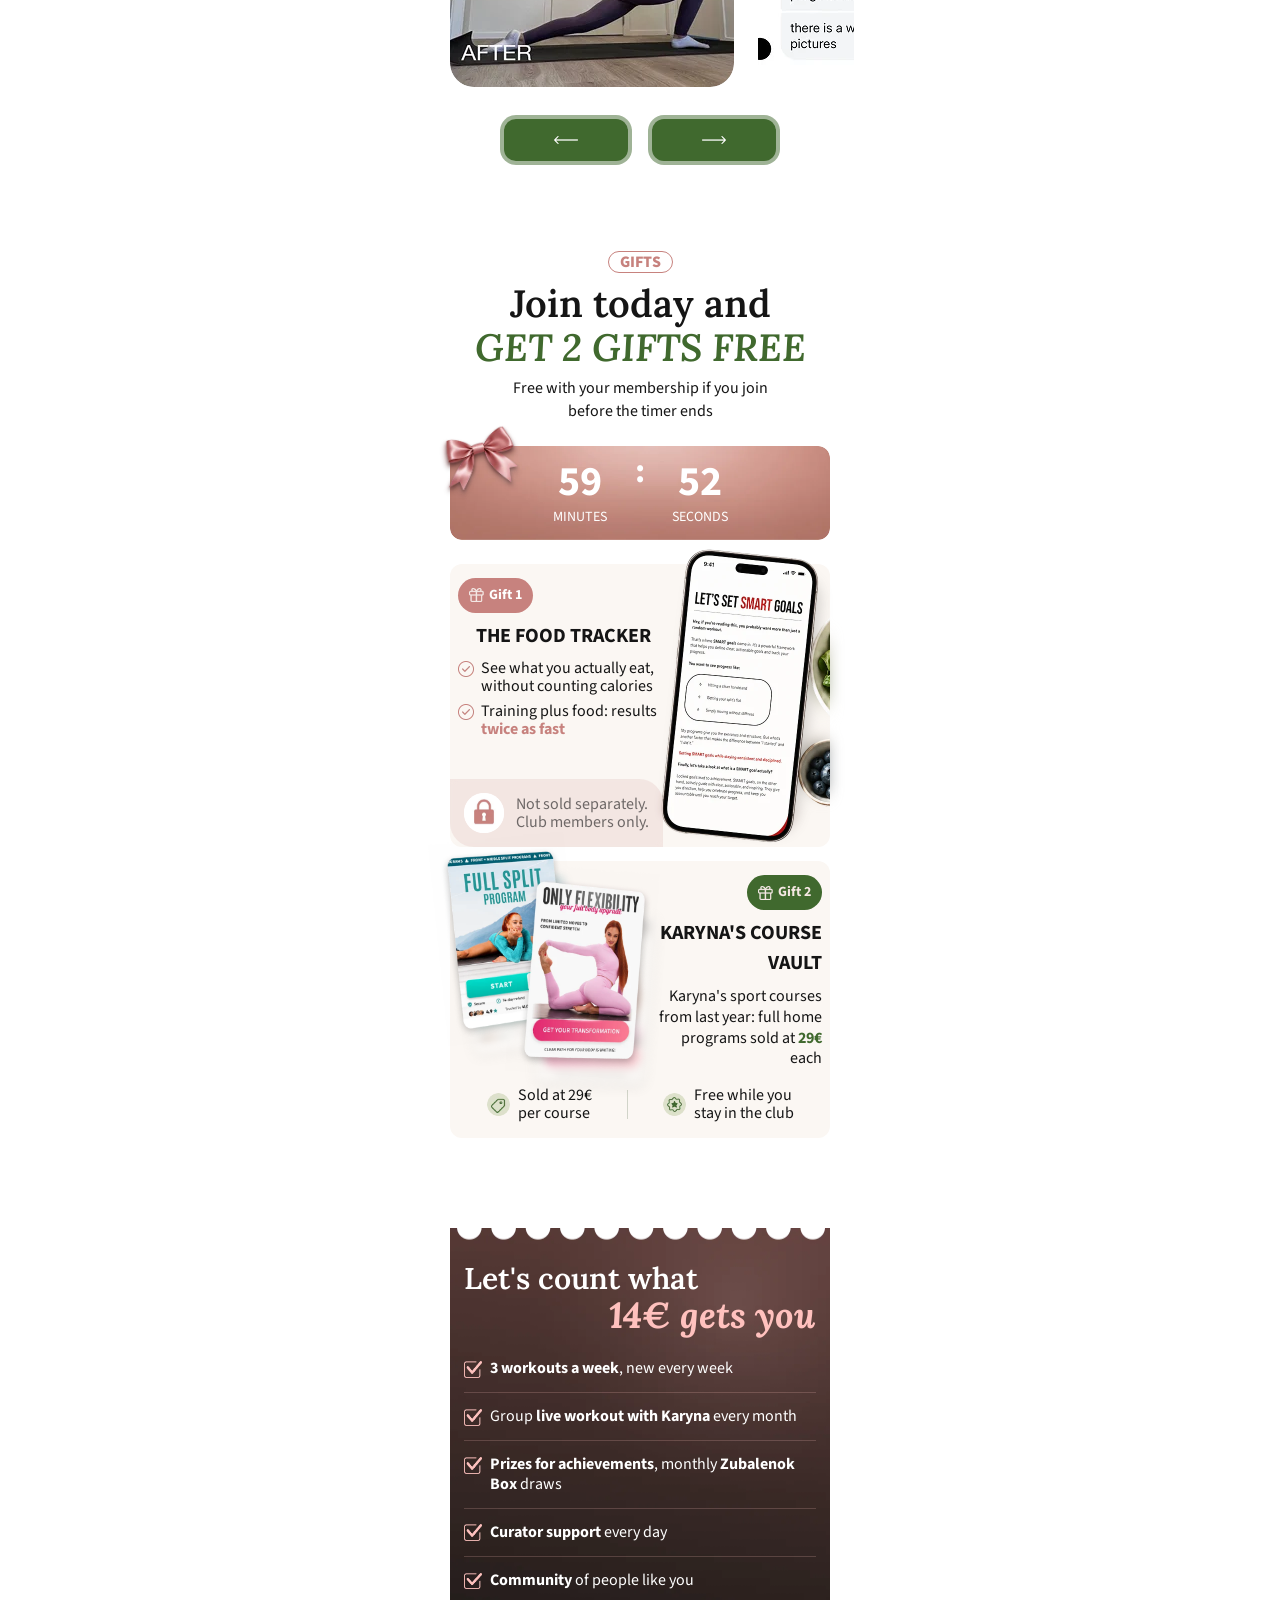
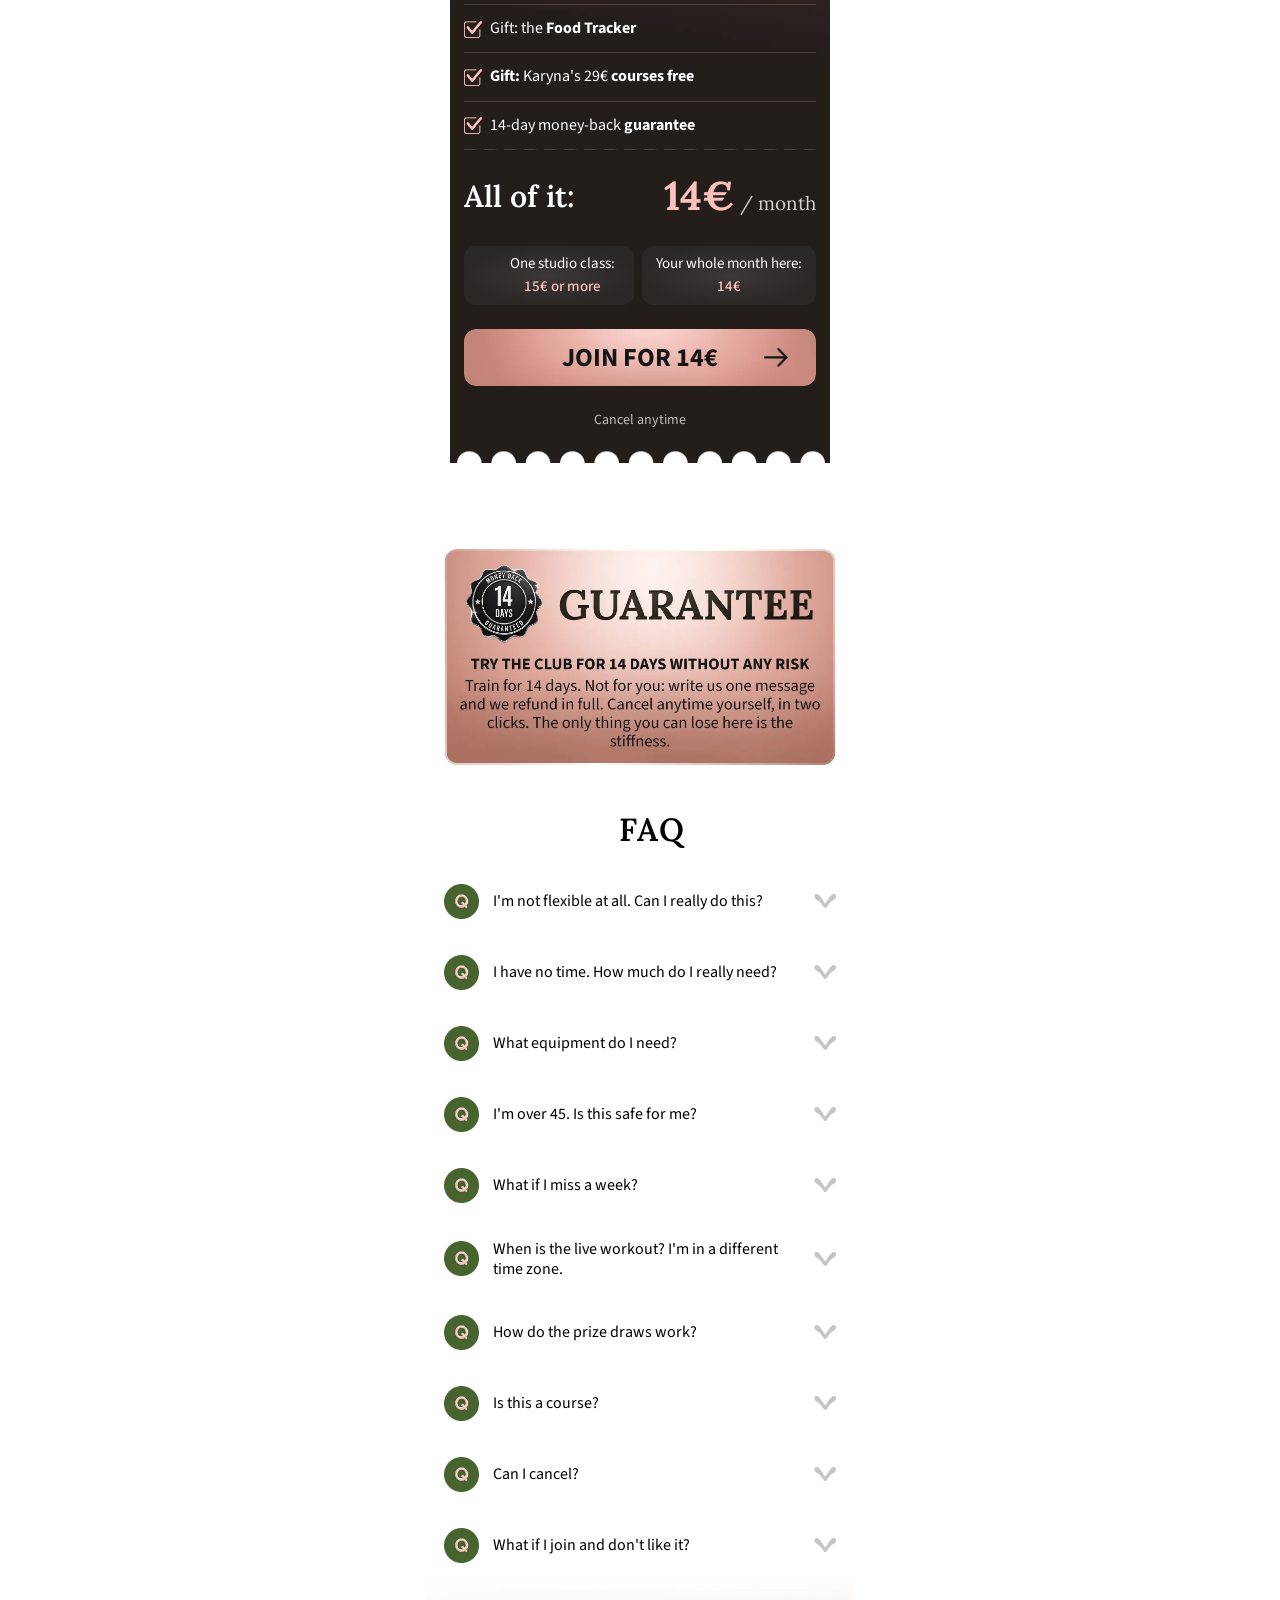
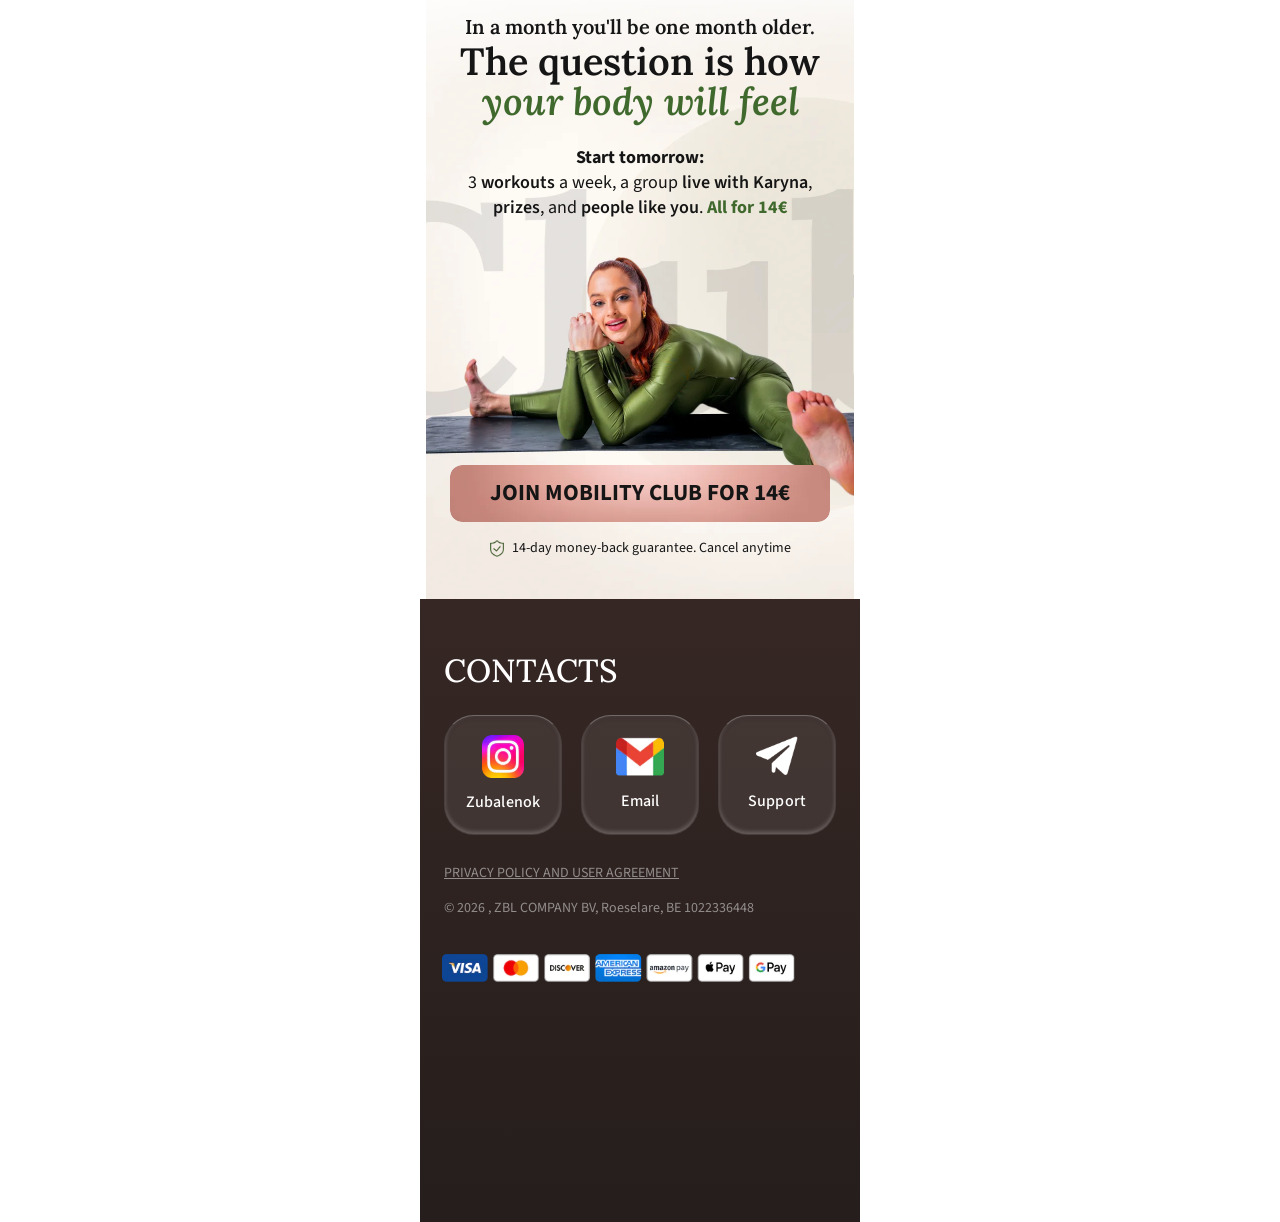
==== commit f7c1b7f7: "fddf" ====
--- a/index.html
+++ b/index.html
@@ -663,7 +663,7 @@
         <div class="s22__overlay-title">Prizes for your achievements</div>
       </div>
 
-      <div class="s22__list">
+      <div class="s22__list s22__list-l">
         <div class="s22__list-item">
           <svg class="s22__check-icon" viewBox="0 0 16 16" fill="none" xmlns="http://www.w3.org/2000/svg">
             <rect width="16" height="16" rx="8" fill="#C7827E"/>
@@ -977,7 +977,7 @@
           <img class="s25__g2-icon" src="./images-3/img23.webp" alt="Tag" />
           <div class="s25__g2-feature-text">Sold at 29€ <br> per course</div>
         </div>
-        <div style="width: 0px; height: 29px; opacity: 0.20; outline: 1px #314A27 solid; outline-offset: -0.50px"></div>
+        <div style="width: 0px; height: 29px; opacity: 0.20; border-right: 1px #314A27 solid; outline-offset: -0.50px"></div>
         <div class="s25__g2-feature">
           <img class="s25__g2-icon" src="./images-3/img24.webp" alt="Star" />
           <div class="s25__g2-feature-text">Free while you<br/>stay in the club</div>
--- a/css-4/main.css
+++ b/css-4/main.css
@@ -254,7 +254,8 @@
   width: 428px;
   margin: 0 auto;
   padding: 45px 24px;
-  background: linear-gradient(180deg, #FFFFFF 0%, #FEF9F3 100%);
+  background: linear-gradient(180deg, #FFF 0%, #FEF9F3 93.27%, #FFF 100%);
+
   display: flex;
   flex-direction: column;
   align-items: center;
@@ -671,7 +672,6 @@
 
 .s19 {
   width: 428px;
-  background: linear-gradient(180deg, #FFFFFF 0%, #FEF9F3 100%);
   display: flex;
   flex-direction: column;
   justify-content: flex-start;
@@ -1298,12 +1298,42 @@
 /* =========================================
    Component: S22 (It's a club, not a program)
    ========================================= */
+.s22__list-l{
+  position: relative;
+  z-index: 3;
+}
+
+.s22__list-l::after{
+  display: block;
+  content: "";
+  width: 1px;
+  z-index: -1;
+  height: 90%;
+  position: absolute;
+  left: 7px;
+  top: 4px;
+  background-color: #C7827E;
+}
+
+@media (max-width: 440px) {
+  .s22__list-l::after {
+    display: block;
+    content: "";
+    width: 0.234vw;
+    z-index: -1;
+    height: 90%;
+    position: absolute;
+    left: 1.636vw;
+    top: 0.935vw;
+    background-color: #C7827E;
+  }
+}
 
 .s22 {
   width: 428px;
   height: 1072px;
   position: relative;
-  background: linear-gradient(180deg, #F4E6DB 0%, #FFFFFF 100%);
+  background: linear-gradient(180deg, #FFF 0%, rgba(255, 255, 255, 0.00) 6.04%), linear-gradient(180deg, rgba(255, 255, 255, 0.00) 57.2%, #FFF 100%), radial-gradient(41.28% 45.38% at 77.69% 15.92%, rgba(255, 255, 255, 0.70) 0%, rgba(255, 255, 255, 0.00) 100%), url(<path-to-image>) lightgray 50% / cover no-repeat, linear-gradient(180deg, #F4E6DB 0%, #FFF 100%);
   margin: 0 auto;
   box-sizing: border-box;
   font-family: 'Source Sans 3', sans-serif;
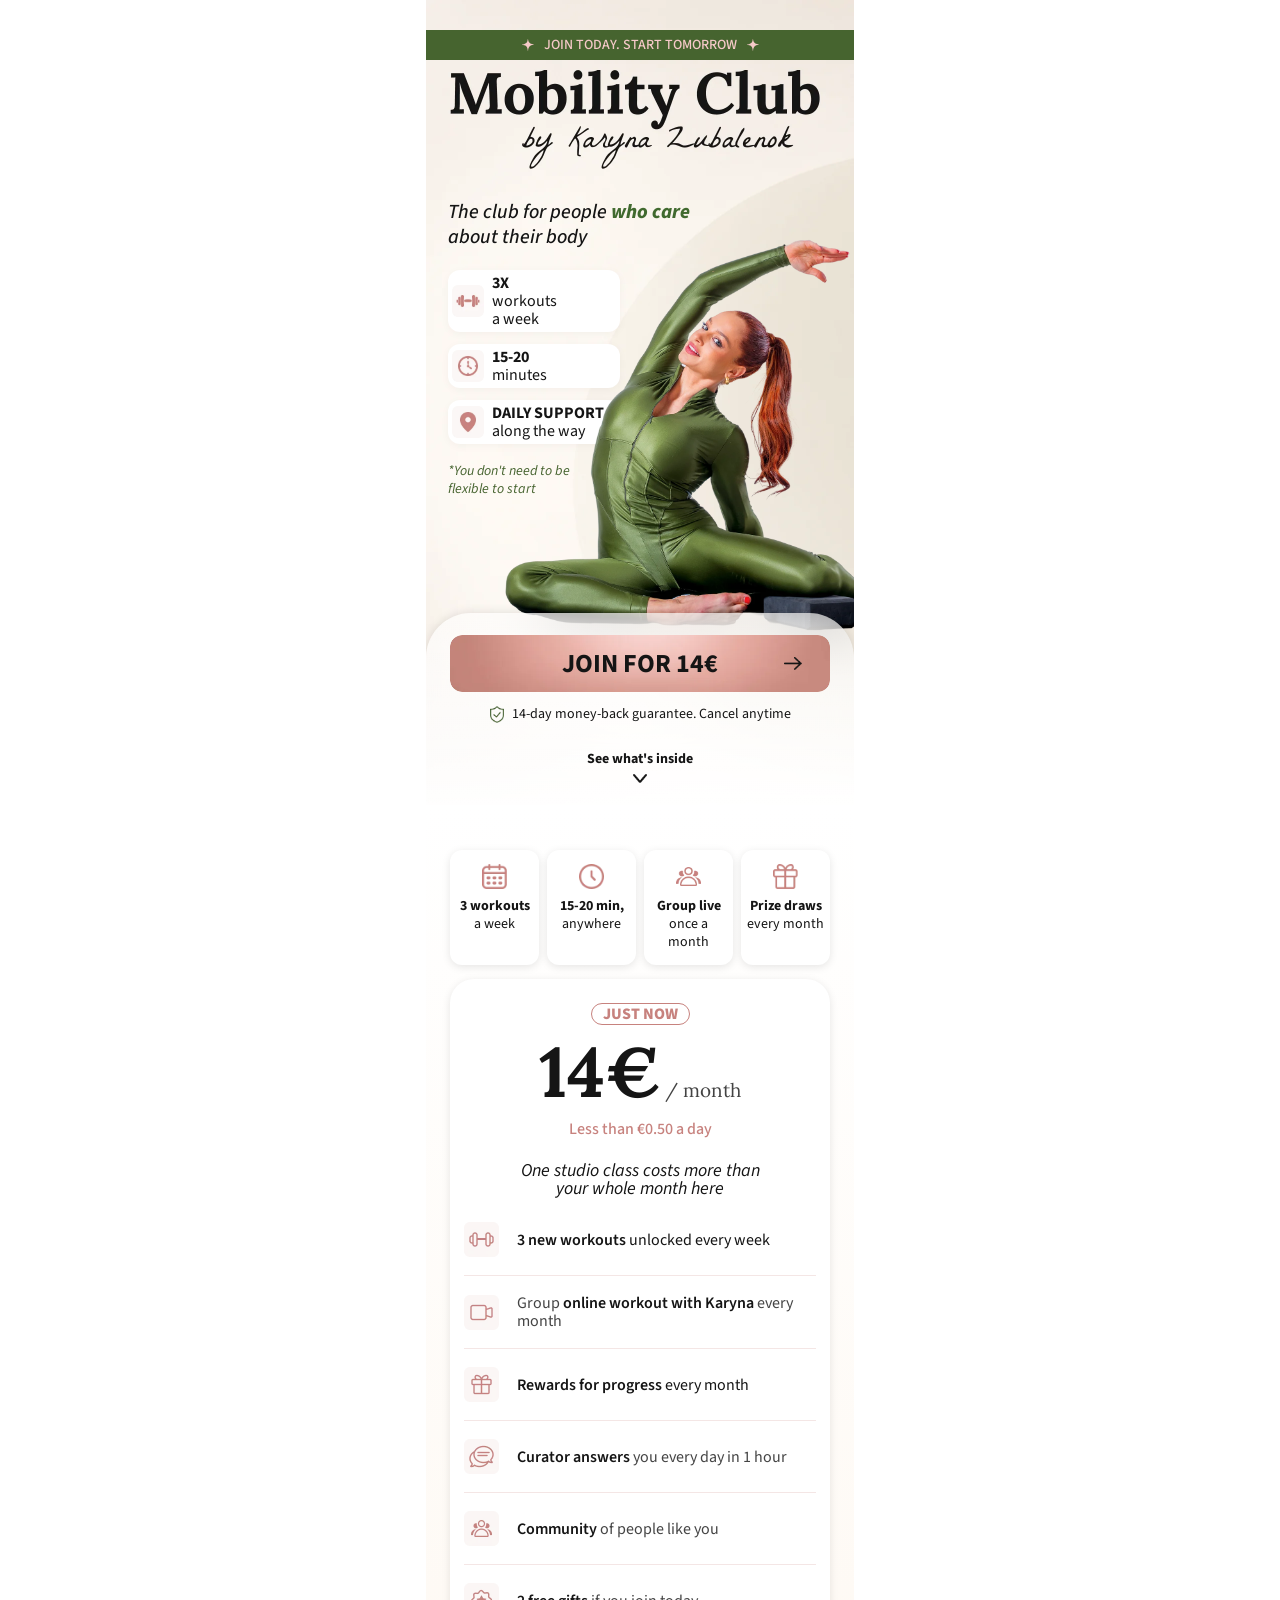
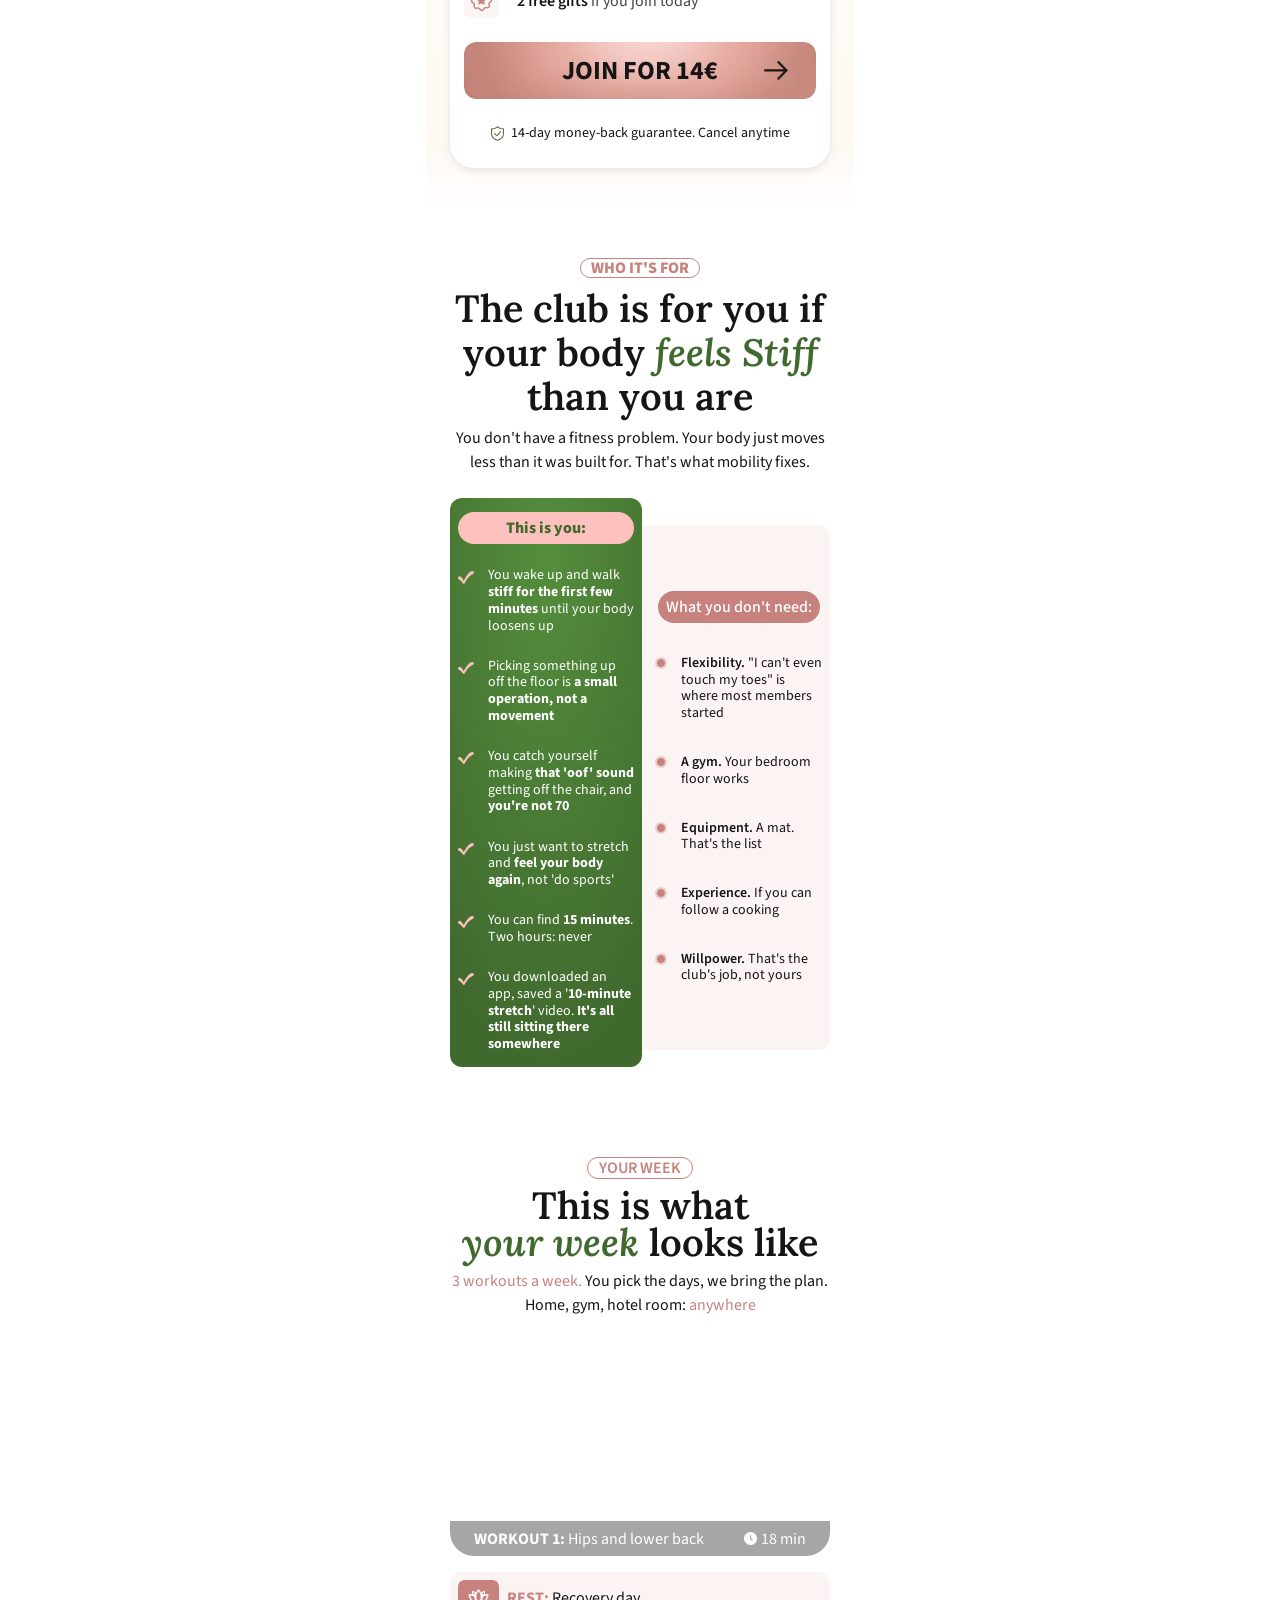
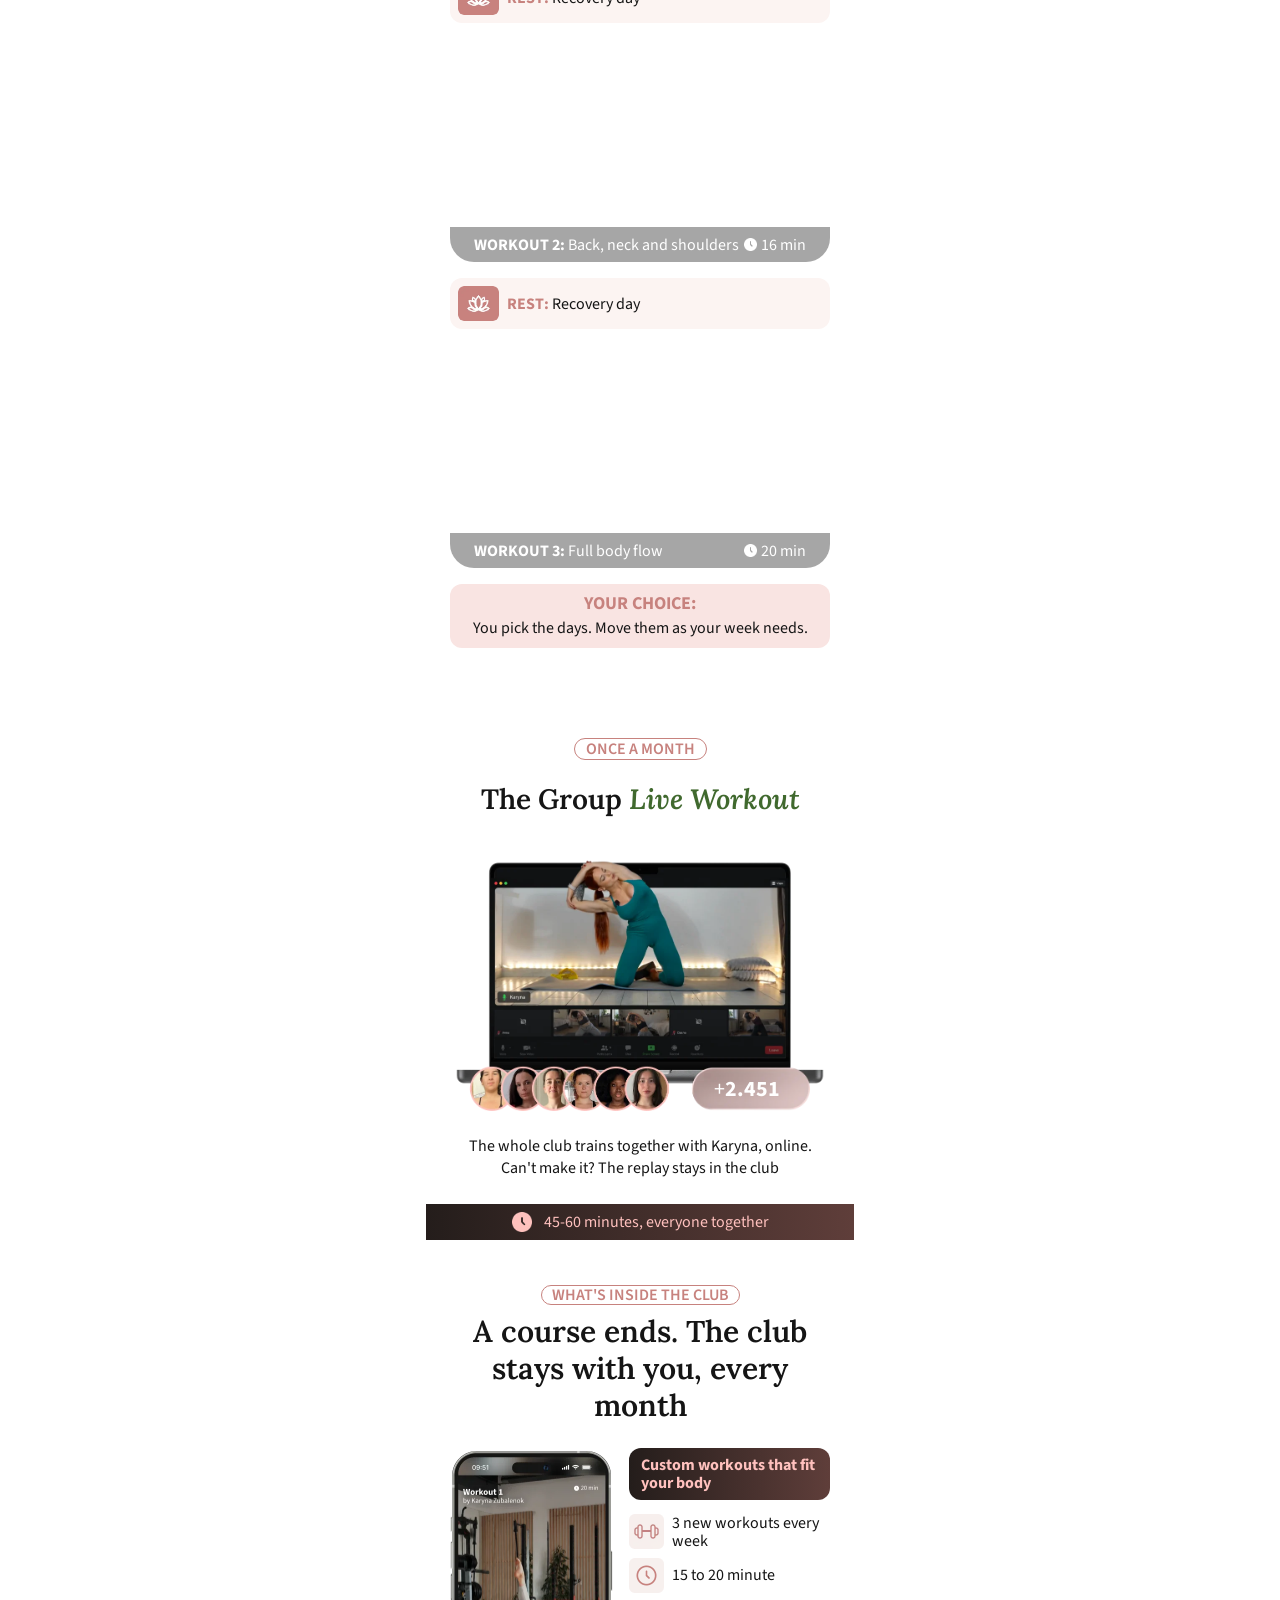
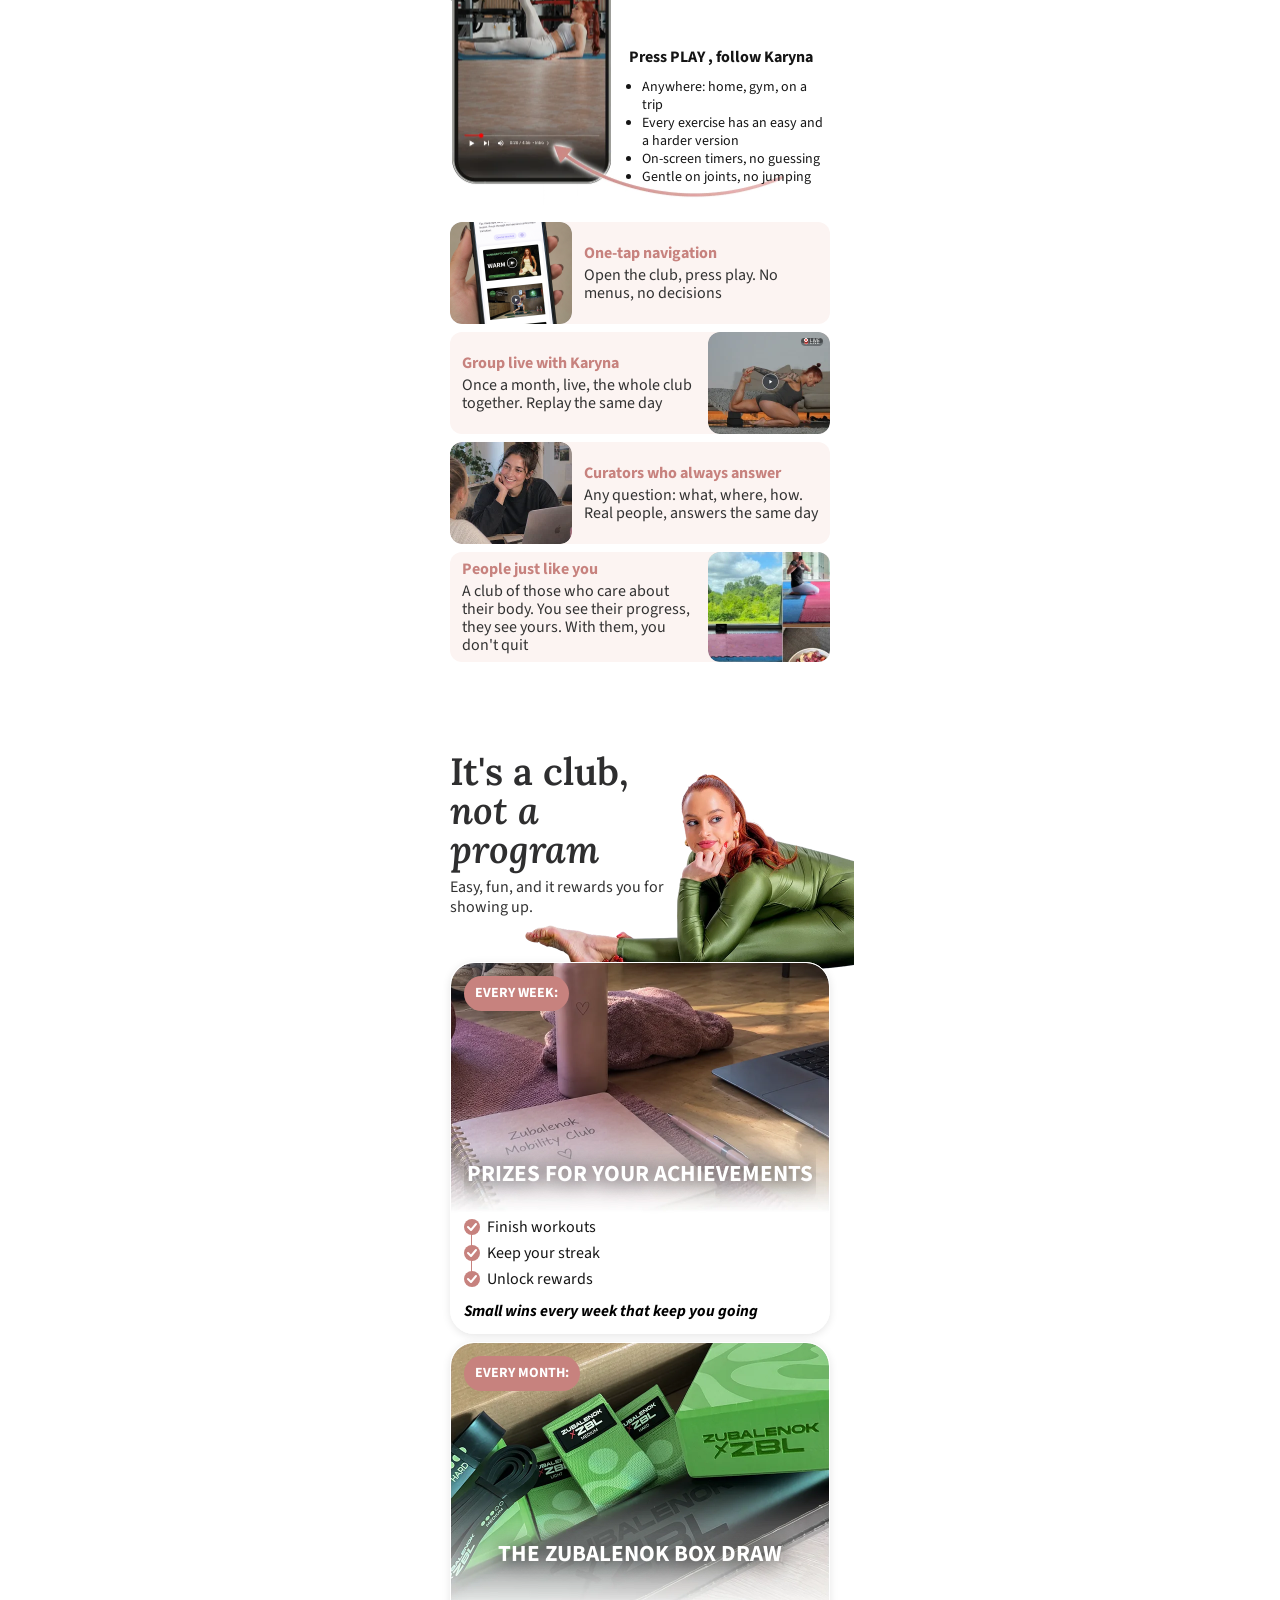
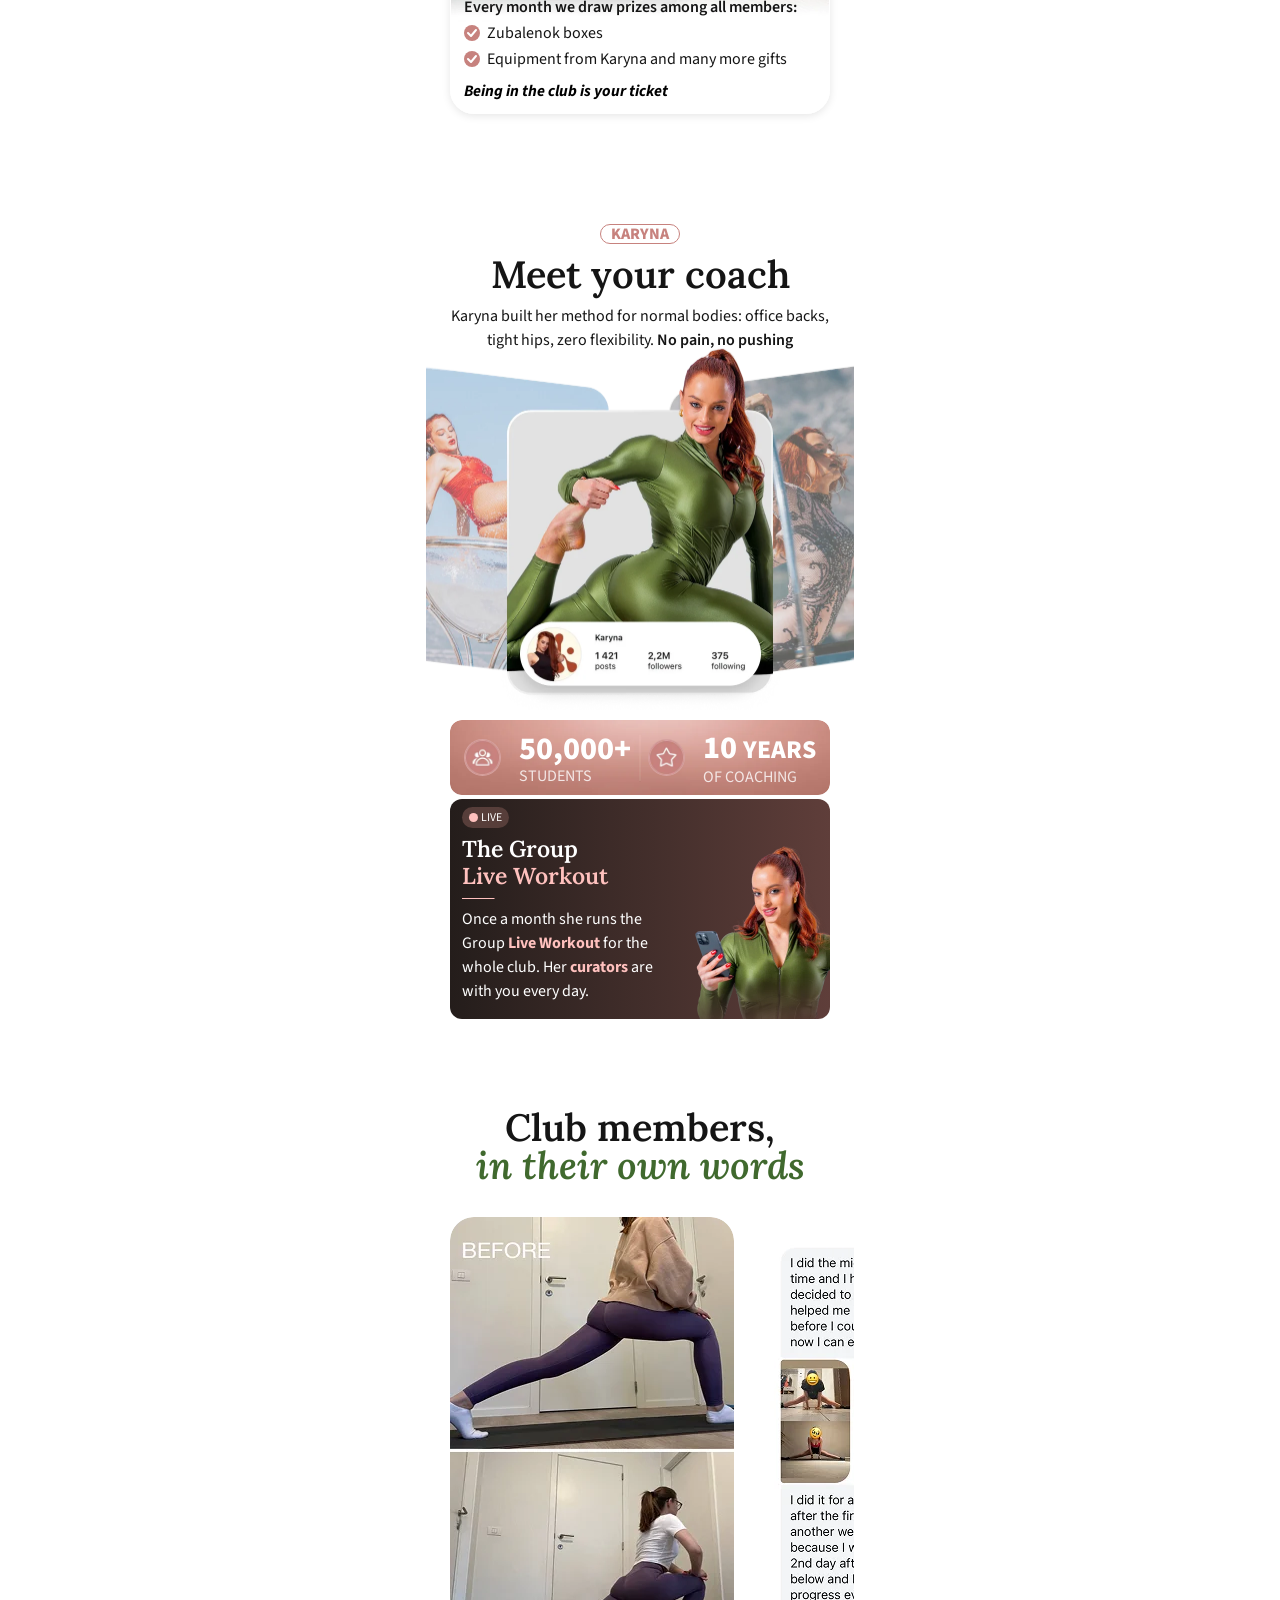
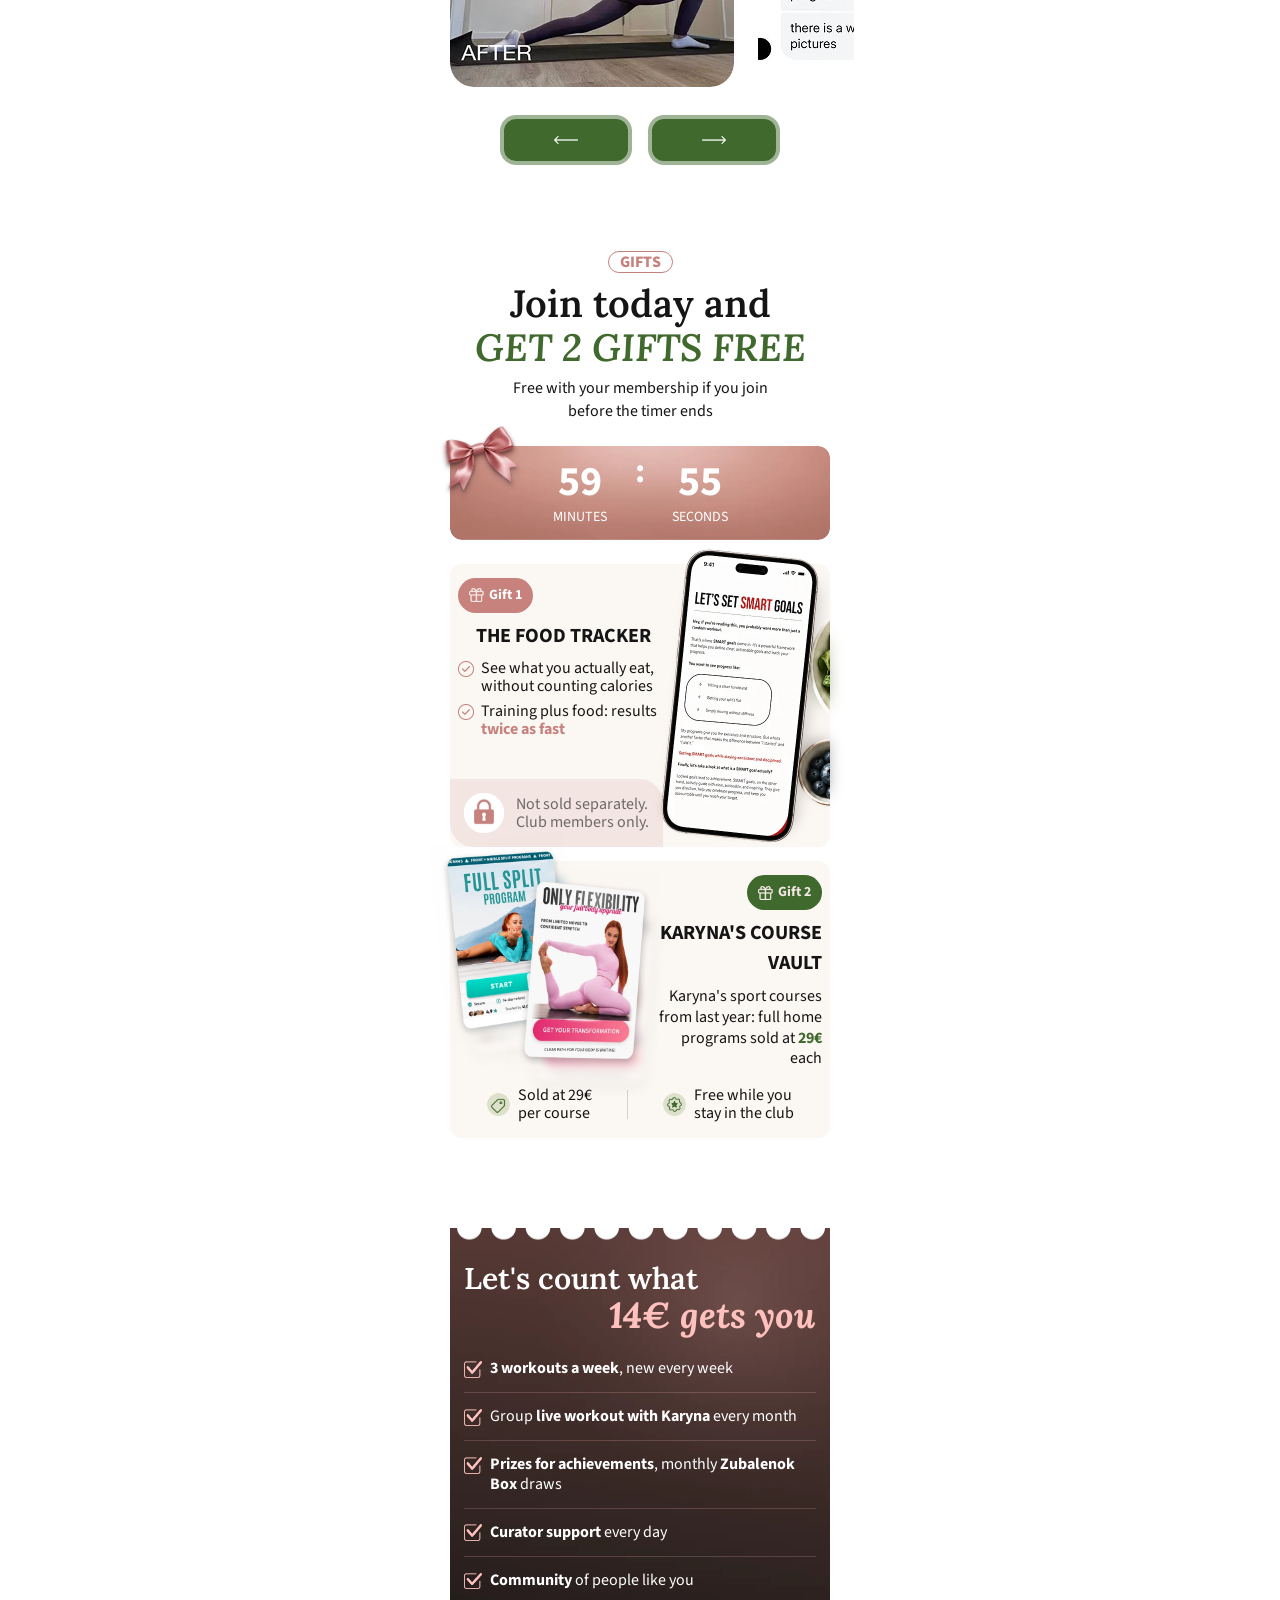
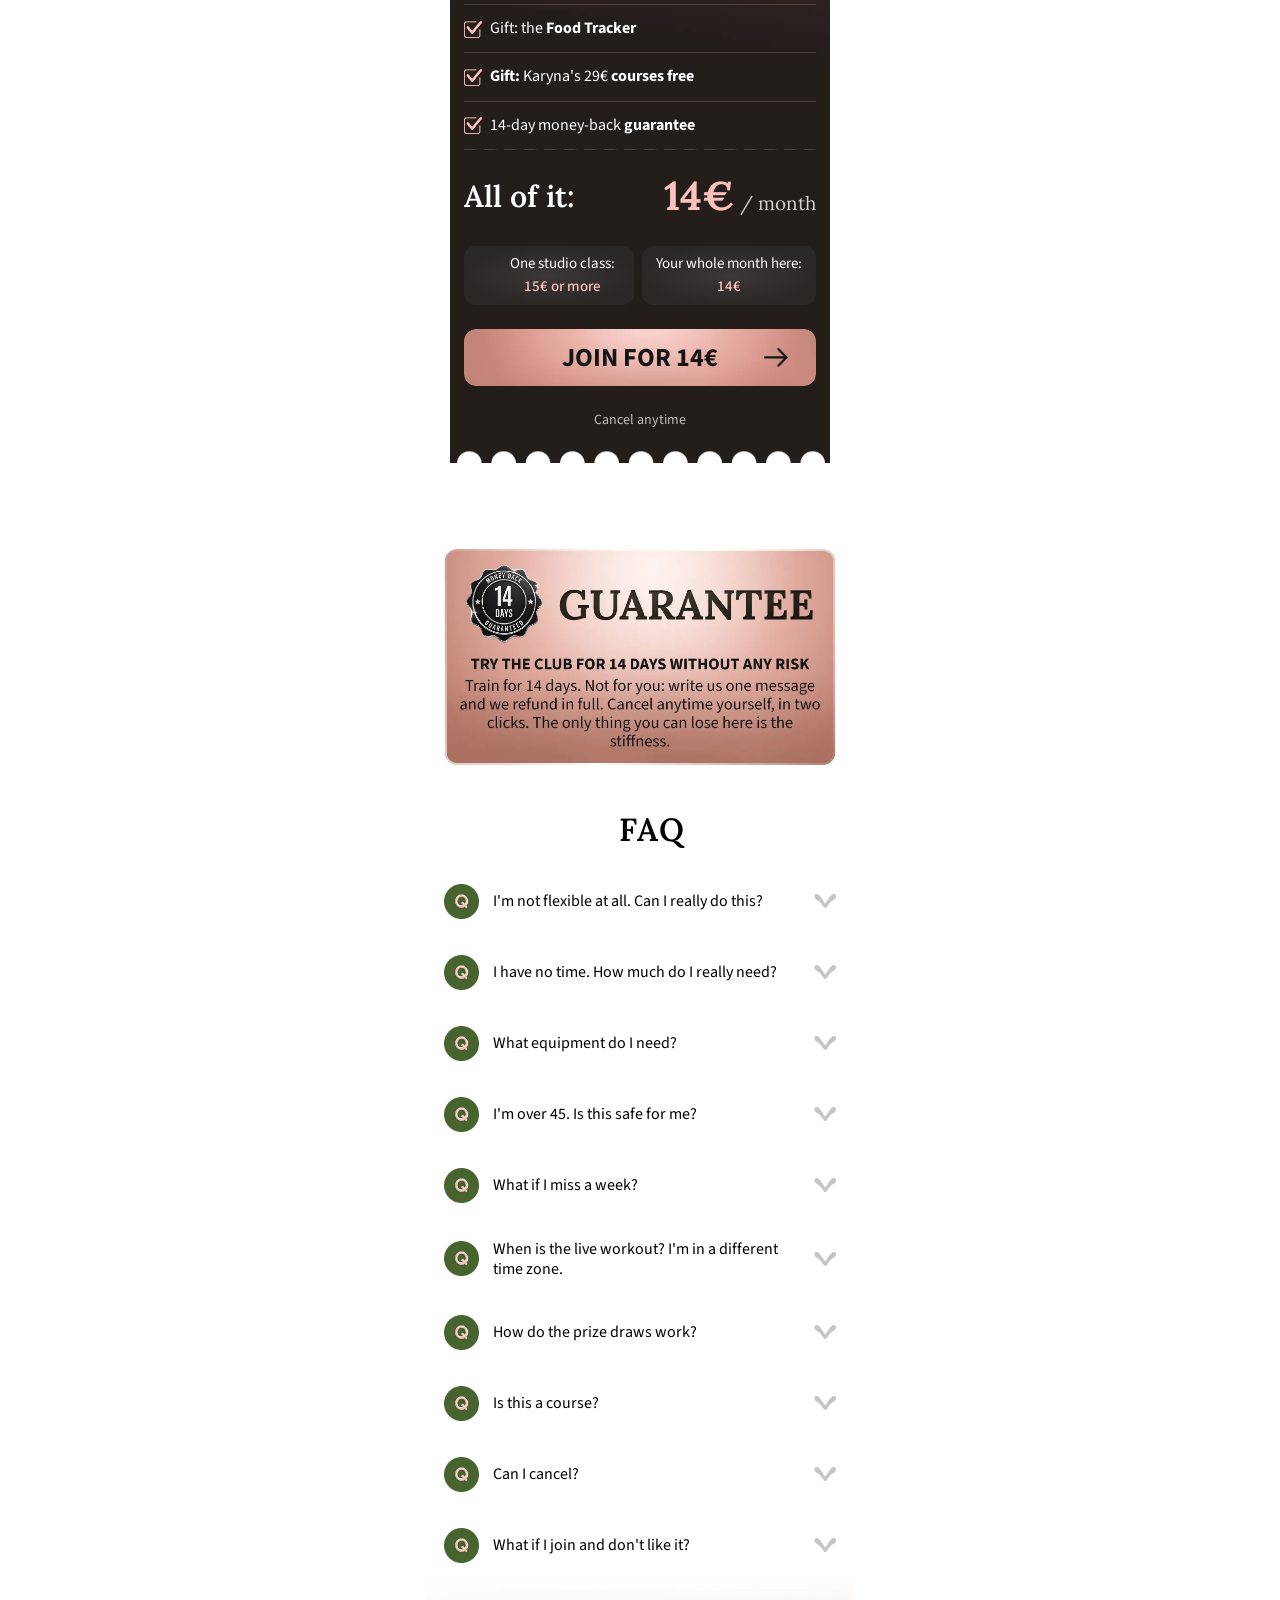
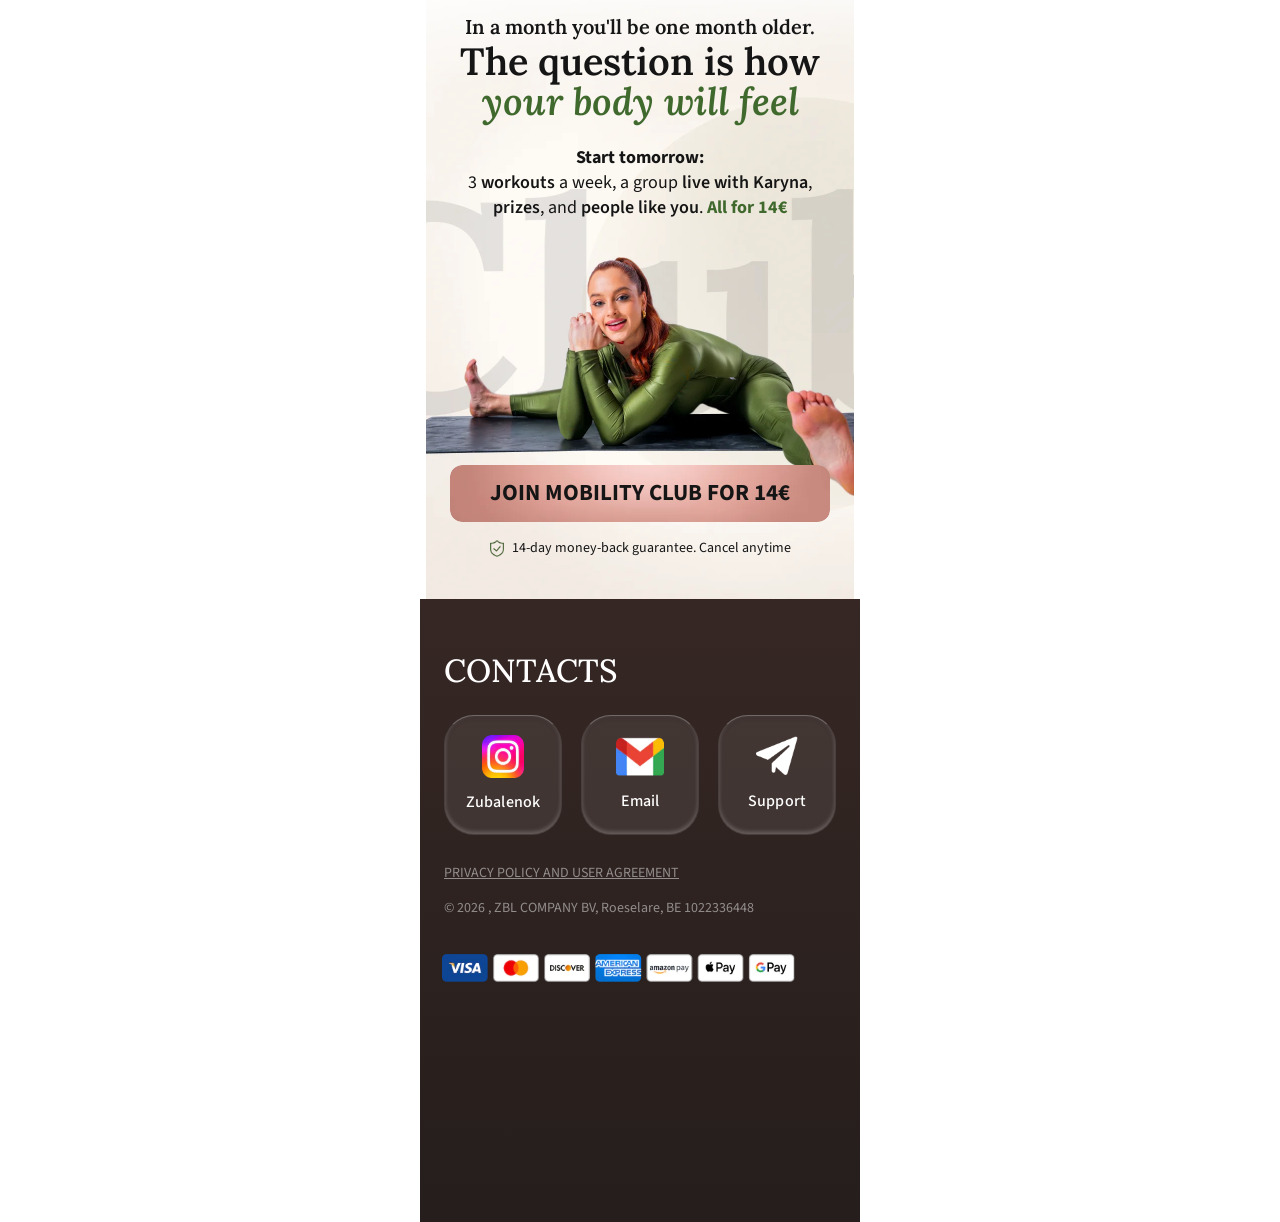
==== commit 664bf53d: "fddf" ====
--- a/index.html
+++ b/index.html
@@ -435,6 +435,8 @@
 
   <!-- Тренування 1 -->
   <div class="s19__workout s19__workout--1">
+    <!-- Фонове відео -->
+    <video class="s19__workout-video" src="https://itden-cdn.b-cdn.net/vd/1.mp4" autoplay muted loop playsinline></video>
     <div class="s19__workout-bar">
       <div class="s19__workout-name">
         <strong>WORKOUT 1:</strong> Hips and lower back
@@ -457,6 +459,8 @@
 
   <!-- Тренування 2 -->
   <div class="s19__workout s19__workout--2">
+    <!-- Фонове відео -->
+    <video class="s19__workout-video" src="https://itden-cdn.b-cdn.net/vd/2.mp4" autoplay muted loop playsinline></video>
     <div class="s19__workout-bar">
       <div class="s19__workout-name">
         <strong>WORKOUT 2:</strong> Back, neck and shoulders
@@ -479,6 +483,8 @@
 
   <!-- Тренування 3 -->
   <div class="s19__workout s19__workout--3">
+    <!-- Фонове відео -->
+    <video class="s19__workout-video" src="https://itden-cdn.b-cdn.net/vd/3.mp4" autoplay muted loop playsinline></video>
     <div class="s19__workout-bar">
       <div class="s19__workout-name">
         <strong>WORKOUT 3:</strong> Full body flow
@@ -496,7 +502,6 @@
     <span class="s19__choice-text">You pick the days. Move them as your week needs.</span>
   </div>
 </div>
-
 
 
 
--- a/css-4/main.css
+++ b/css-4/main.css
@@ -744,15 +744,18 @@
   background-color: #FFFFFF;
   border-radius: 24px;
   overflow: hidden;
-  background-size: cover;
-  background-position: center;
-  background-repeat: no-repeat;
-}
-
-/* Фонові зображення для карток тренувань */
-.s19__workout--1 { background-image: url('../images-3/img17.webp'); }
-.s19__workout--2 { background-image: url('../images-3/img18.webp'); }
-.s19__workout--3 { background-image: url('../images-3/img19.webp'); }
+}
+
+/* Новий клас для фонового відео */
+.s19__workout-video {
+  position: absolute;
+  top: 0;
+  left: 0;
+  width: 100%;
+  height: 100%;
+  object-fit: cover; /* Відео заповнює блок, як background-size: cover */
+  z-index: 1; /* Під плашкою */
+}
 
 .s19__workout-bar {
   position: absolute;
@@ -766,6 +769,7 @@
   justify-content: space-between;
   align-items: center;
   box-sizing: border-box;
+  z-index: 2; /* Поверх відео */
 }
 
 .s19__workout-name {
